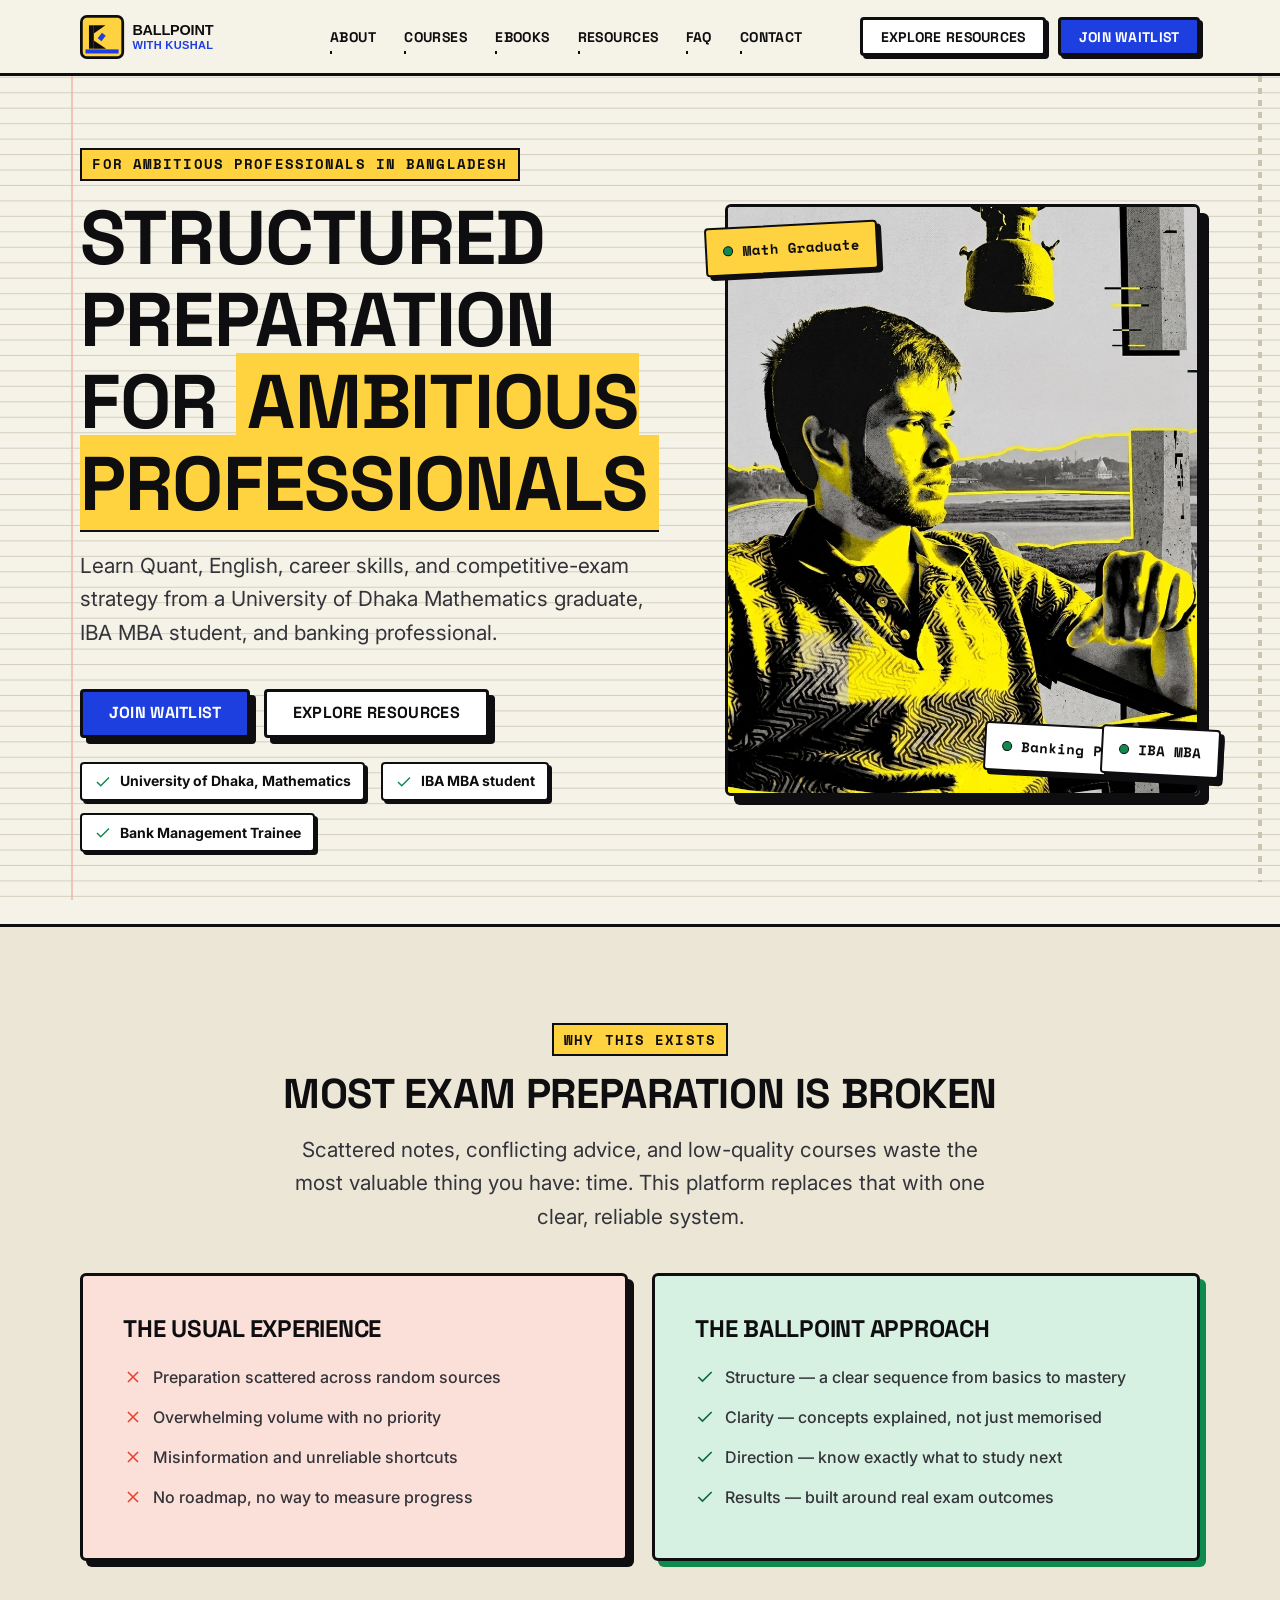
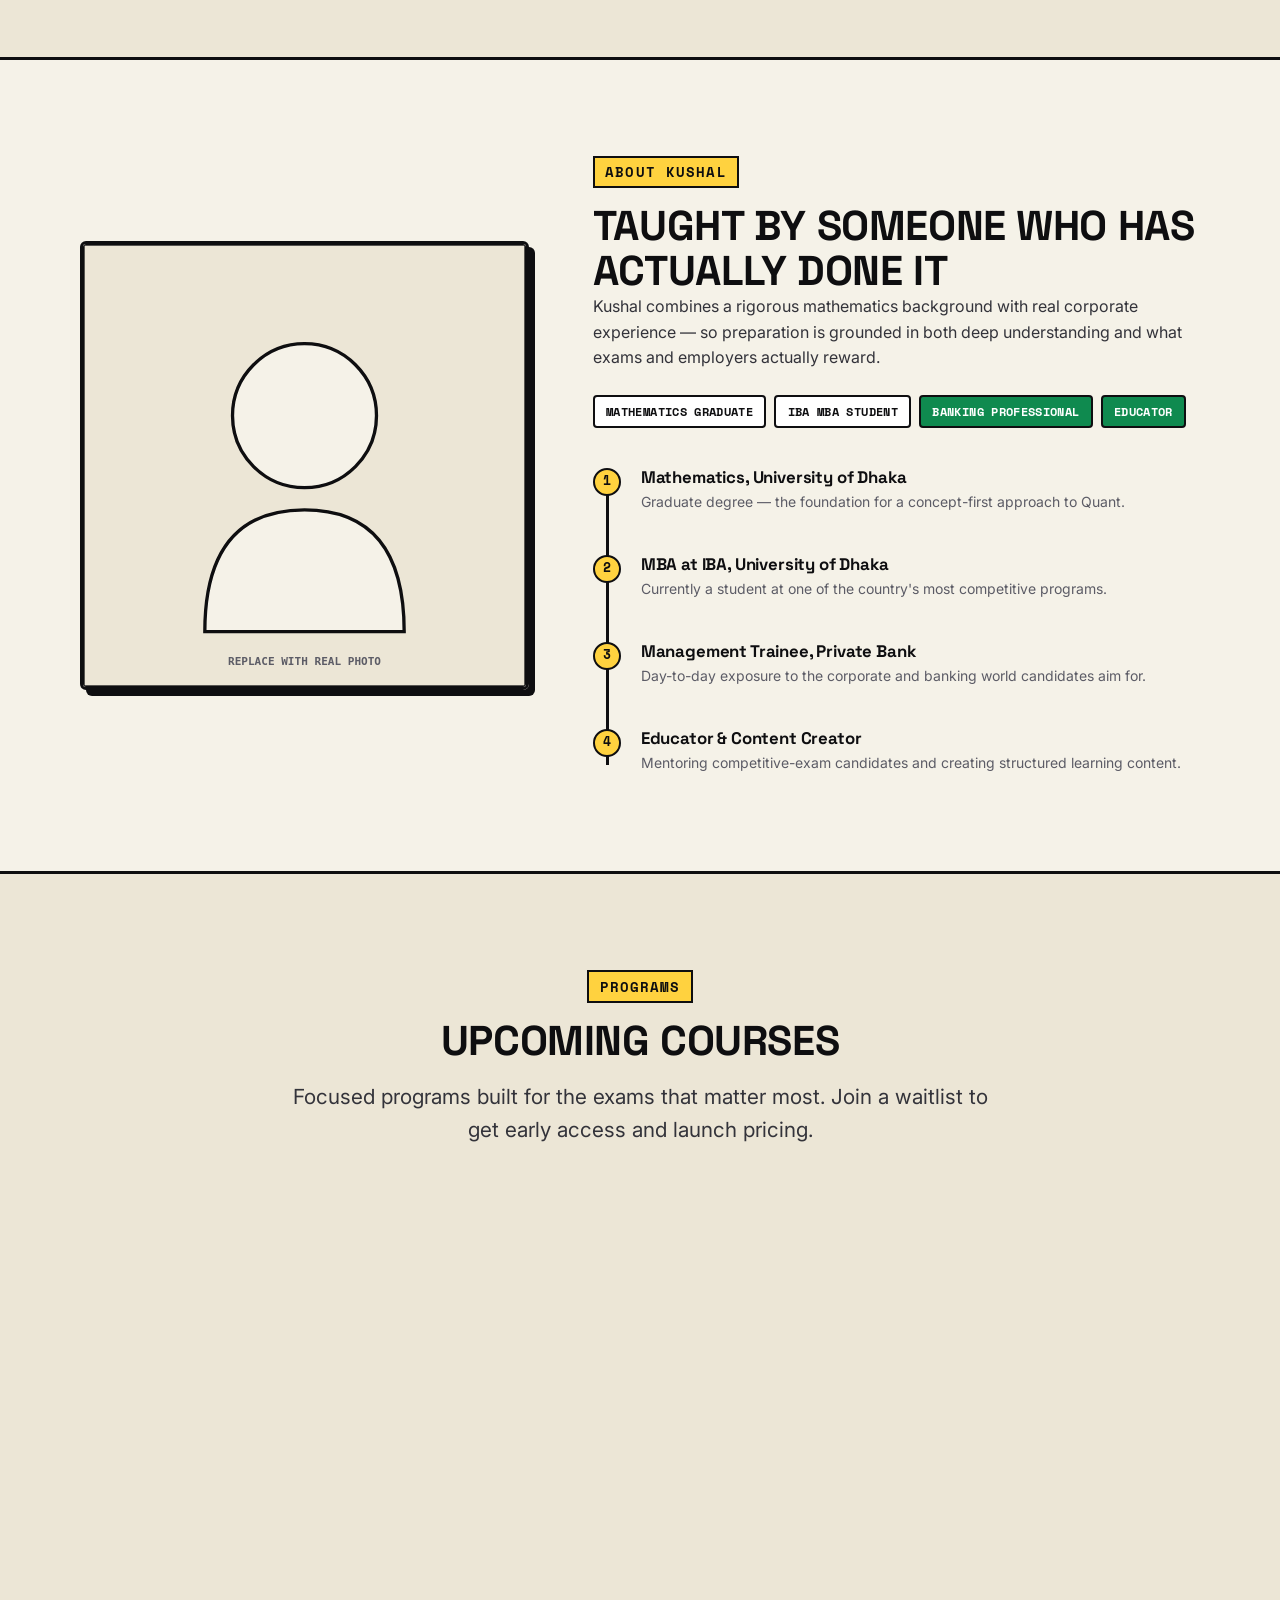
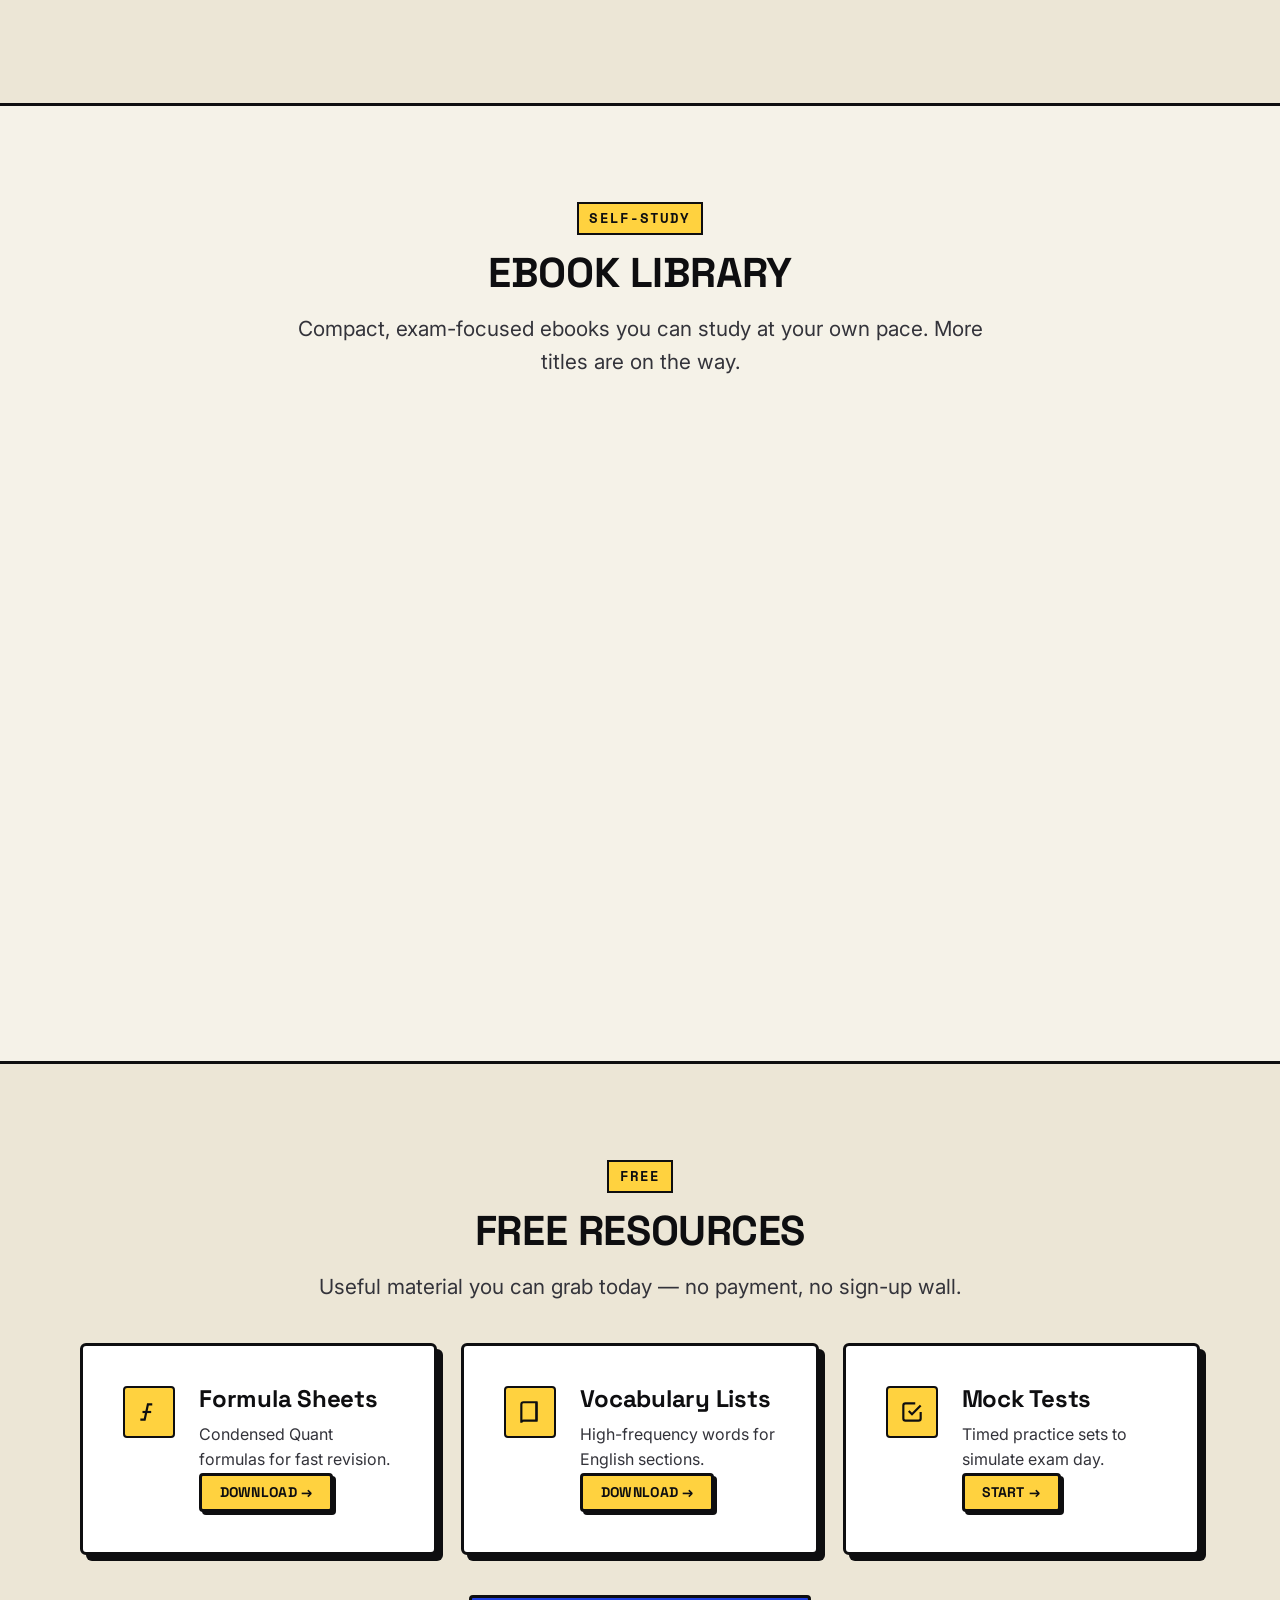
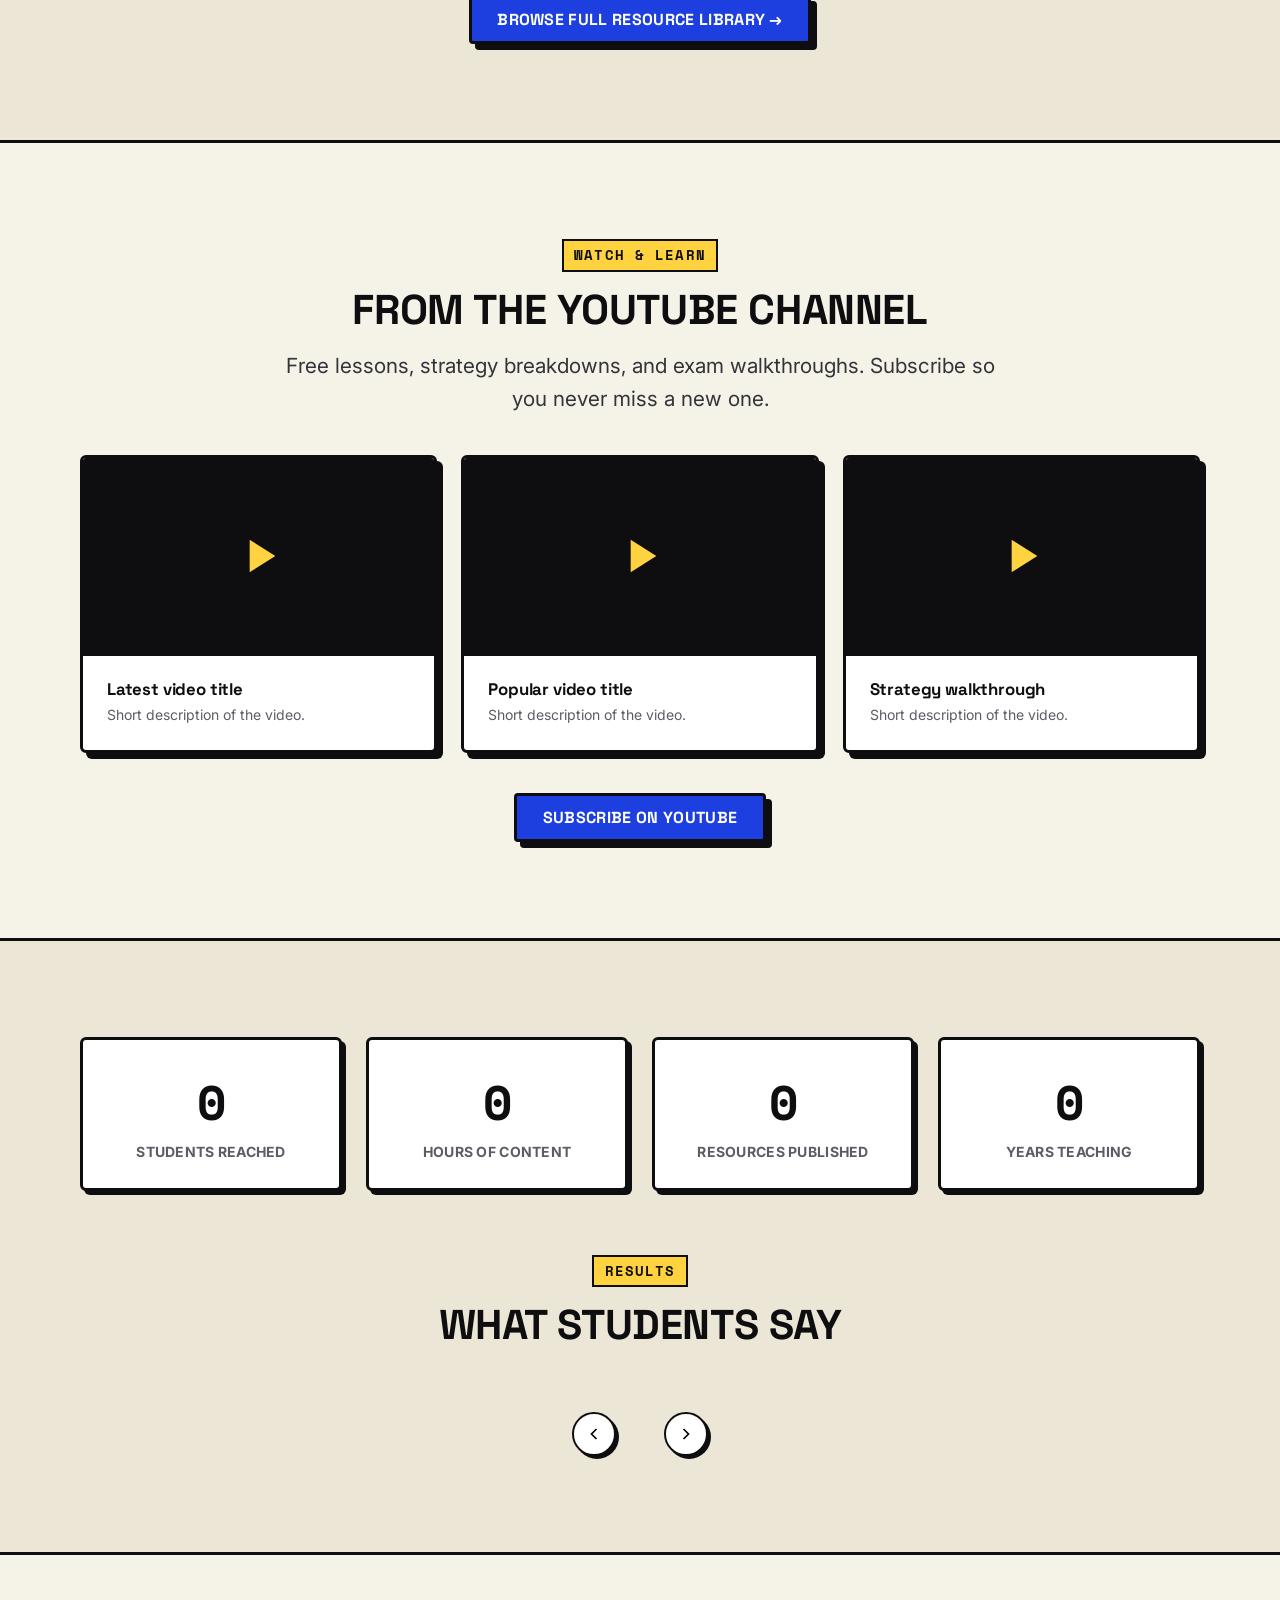
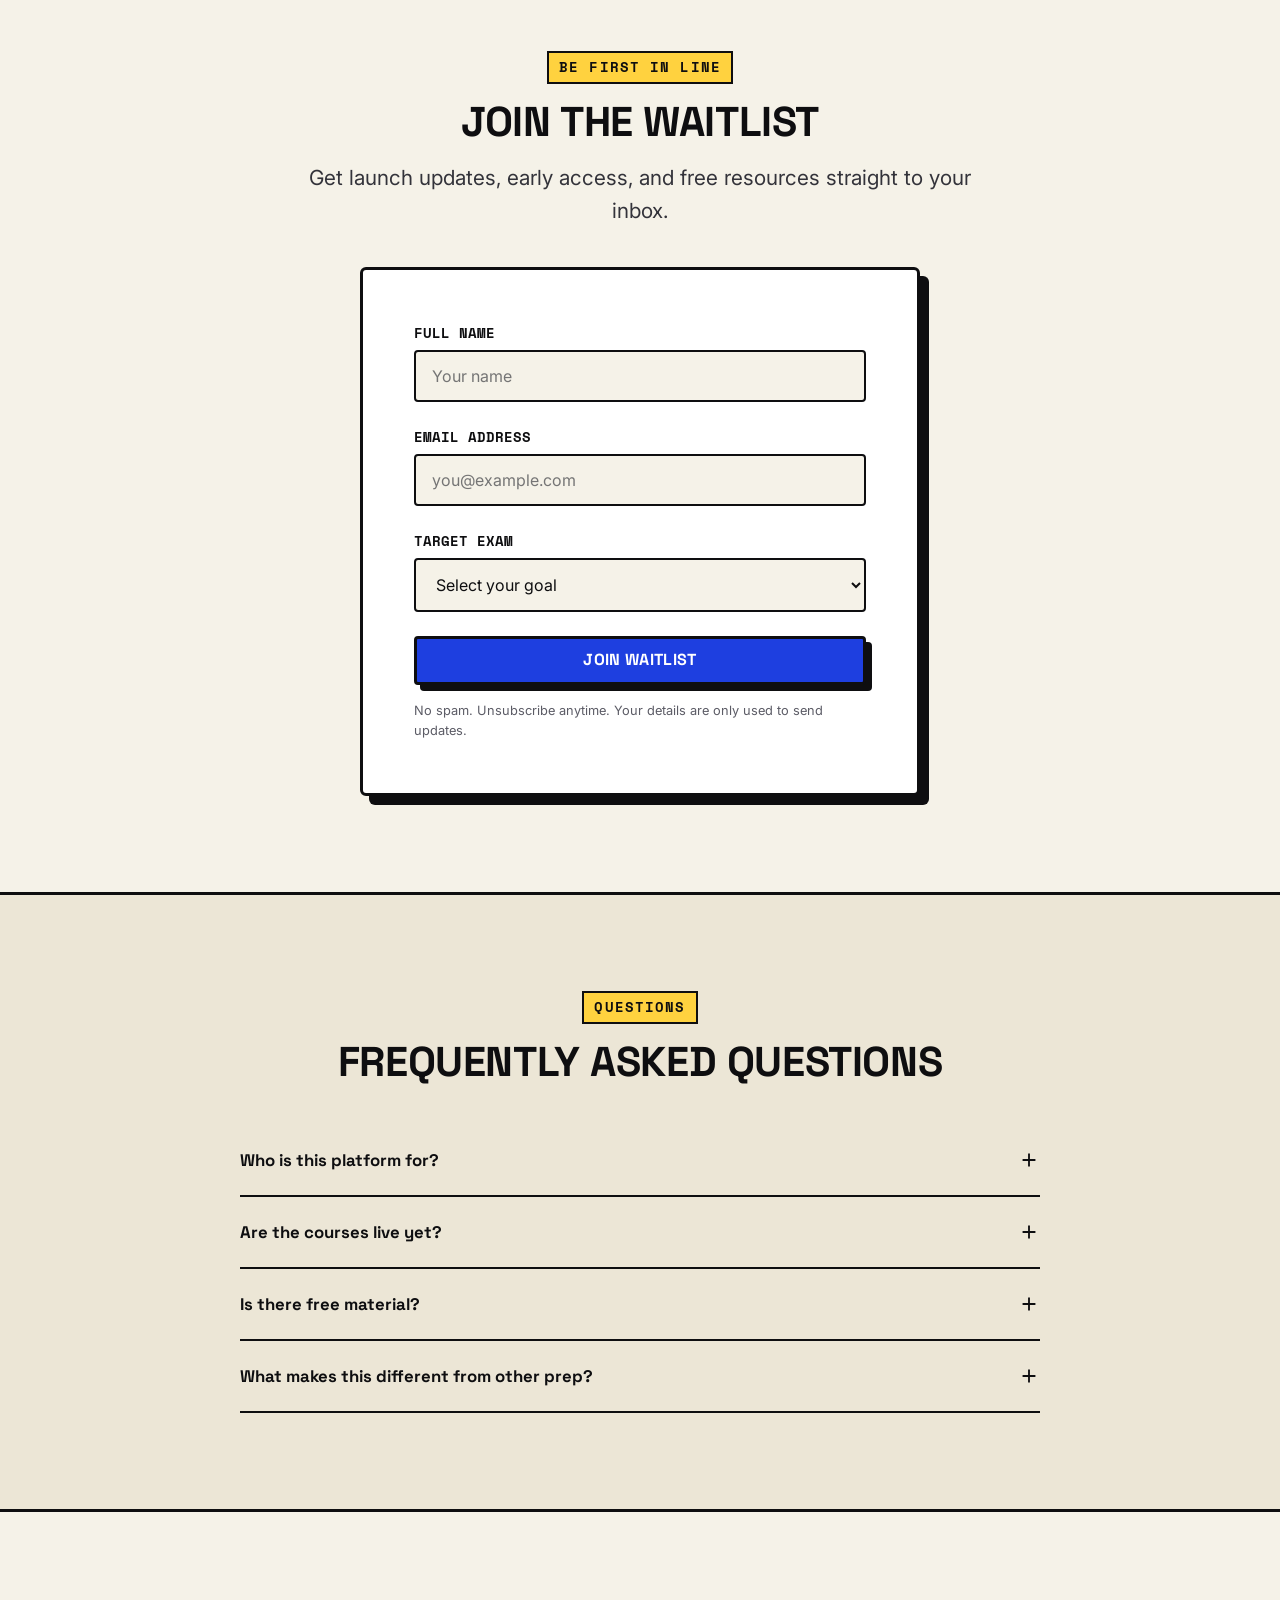
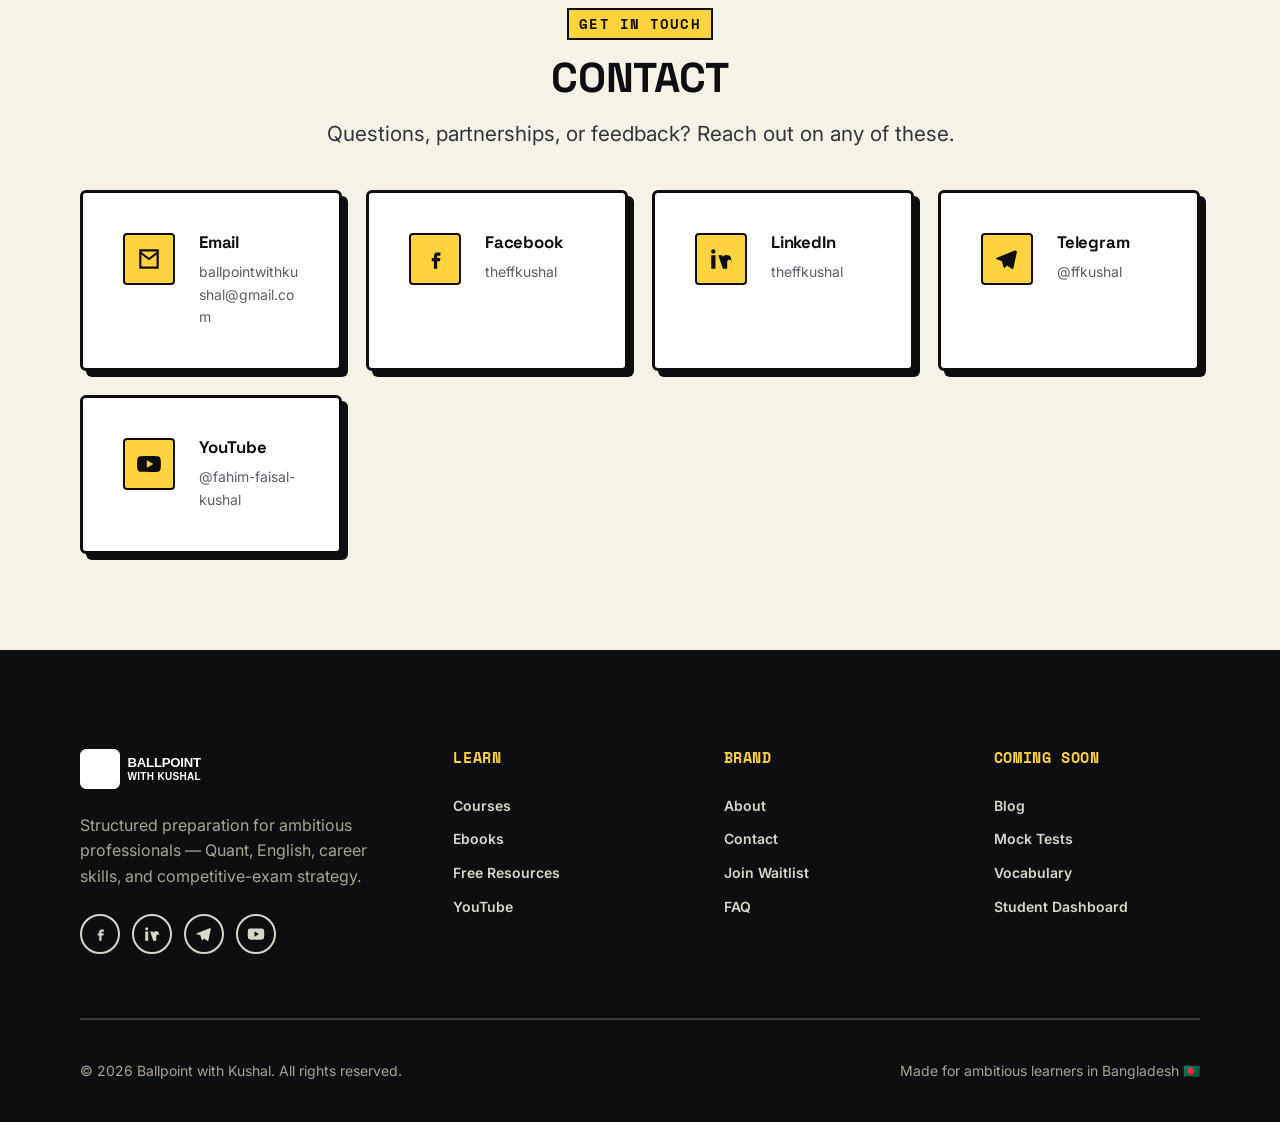
==== index.html @ 866320ab "Update index.html" ====
<!DOCTYPE html>
<html lang="en">
<head>
  <!-- ========================================================================
       BALLPOINT WITH KUSHAL — index.html (Homepage, NEOBRUTALIST EDITION)
       Structure: Navbar > Hero > Why > About > Courses > Ebooks > Resources >
                  YouTube > Testimonials > Waitlist > FAQ > Contact > Footer
       Each <section> is independently removable. To delete a section, remove
       its <section>...</section> block AND its link in the navbar/footer.
       Dynamic sections (courses, ebooks, testimonials) are filled from /data
       JSON files by js/main.js — edit content there, not here.
       ===================================================================== -->
  <meta charset="UTF-8" />
  <meta name="viewport" content="width=device-width, initial-scale=1.0" />

  <title>Ballpoint with Kushal — Structured Preparation for Ambitious Professionals</title>
  <meta name="description" content="Learn Quant, English, career skills, and competitive-exam strategy from a University of Dhaka Mathematics graduate, IBA MBA student, and banking professional. Structured preparation for IBA MBA, bank jobs, and government exams in Bangladesh." />
  <meta name="keywords" content="IBA MBA preparation, bank job preparation Bangladesh, quantitative aptitude, English grammar, competitive exam, government job preparation, Ballpoint with Kushal" />
  <meta name="author" content="Kushal" />
  <link rel="canonical" href="https://example.com/" /><!-- TODO: set your real domain -->

  <meta property="og:type" content="website" />
  <meta property="og:title" content="Ballpoint with Kushal — Structured Preparation for Ambitious Professionals" />
  <meta property="og:description" content="Quant, English, career skills, and competitive-exam strategy — taught with structure, clarity, and direction." />
  <meta property="og:image" content="assets/images/og-image.svg" /><!-- TODO: export to .jpg/.png for best compatibility -->
  <meta property="og:url" content="https://example.com/" />
  <meta property="og:site_name" content="Ballpoint with Kushal" />

  <meta name="twitter:card" content="summary_large_image" />
  <meta name="twitter:title" content="Ballpoint with Kushal" />
  <meta name="twitter:description" content="Structured preparation for ambitious professionals." />
  <meta name="twitter:image" content="assets/images/og-image.svg" />

  <link rel="icon" type="image/svg+xml" href="assets/logos/favicon.svg" />
  <meta name="theme-color" content="#0E0E10" />

  <!-- Fonts: Space Grotesk (display), Inter (body), Space Mono (utility/meta) -->
  <link rel="preconnect" href="https://fonts.googleapis.com" />
  <link rel="preconnect" href="https://fonts.gstatic.com" crossorigin />
  <link href="https://fonts.googleapis.com/css2?family=Inter:wght@400;500;600;700&family=Space+Grotesk:wght@500;600;700&family=Space+Mono:wght@400;700&display=swap" rel="stylesheet" />

  <link rel="stylesheet" href="css/styles.css" />
  <link rel="stylesheet" href="css/components.css" />
  <link rel="stylesheet" href="css/utilities.css" />
  <link rel="stylesheet" href="css/responsive.css" />

  <script type="application/ld+json">
  {
    "@context": "https://schema.org",
    "@type": "EducationalOrganization",
    "name": "Ballpoint with Kushal",
    "description": "Structured preparation for ambitious professionals — IBA MBA, bank jobs, quantitative aptitude, English, and career skills.",
    "url": "https://example.com/",
    "logo": "https://example.com/assets/logos/logo-icon.svg",
    "founder": {
      "@type": "Person",
      "name": "Kushal",
      "jobTitle": "Educator & Management Trainee",
      "alumniOf": "University of Dhaka"
    },
    "areaServed": "BD",
    "sameAs": [
      "https://www.youtube.com/@fahim-faisal-kushal",
      "https://www.facebook.com/theffkushal/",
      "https://www.linkedin.com/in/theffkushal/",
      "https://t.me/ffkushal"
    ]
  }
  </script>
</head>

<body>
  <a class="skip-link" href="#main">Skip to content</a>

  <!-- Ruled notebook-paper background — purely decorative, behind everything -->
  <div class="bg-grid" aria-hidden="true" id="bgGrid"></div>

  <!-- ====================================================================
       NAVBAR  (sticky)
       ==================================================================== -->
  <header class="navbar" id="top">
    <nav class="container navbar__inner" aria-label="Primary">
      <a class="navbar__logo" href="index.html" aria-label="Ballpoint with Kushal — home">
        <img src="assets/logos/logo-full.svg" alt="Ballpoint with Kushal" />
      </a>

      <ul class="navbar__links">
        <li><a href="#about">About</a></li>
        <li><a href="#courses">Courses</a></li>
        <li><a href="#ebooks">Ebooks</a></li>
        <li><a href="#resources">Resources</a></li>
        <li><a href="#faq">FAQ</a></li>
        <li><a href="#contact">Contact</a></li>
      </ul>

      <div class="navbar__actions">
        <a class="btn btn--secondary btn--sm" href="#resources">Explore Resources</a>
        <a class="btn btn--primary btn--sm" href="#waitlist">Join Waitlist</a>
      </div>

      <button class="hamburger" aria-label="Open menu" aria-controls="mobileDrawer" aria-expanded="false">
        <span></span><span></span><span></span>
      </button>
    </nav>
  </header>

  <div class="mobile-drawer" id="mobileDrawer">
    <a href="#about">About</a>
    <a href="#courses">Courses</a>
    <a href="#ebooks">Ebooks</a>
    <a href="#resources">Resources</a>
    <a href="#faq">FAQ</a>
    <a href="#contact">Contact</a>
    <a class="btn btn--primary btn--full mt-sm" href="#waitlist">Join Waitlist</a>
  </div>

  <!-- Ballpoint-nib scroll progress indicator (signature element) -->
  <div class="scroll-rule" aria-hidden="true"></div>
  <div class="scroll-ball" id="scrollBall" aria-hidden="true">
    <svg class="nib-body" viewBox="0 0 28 28" xmlns="http://www.w3.org/2000/svg">
      <rect x="9" y="2" width="10" height="18" rx="2" fill="#1E3FE0" stroke="#0E0E10" stroke-width="2"/>
      <polygon points="9,20 19,20 14,27" fill="#0E0E10"/>
    </svg>
  </div>

  <main id="main">

    <!-- ==================================================================
         SECTION 1 — HERO
         ================================================================== -->
    <section class="hero bg-decor" aria-labelledby="hero-title">
      <div class="container hero__grid">
        <div class="hero__copy">
          <span class="eyebrow hero__eyebrow" data-reveal>For ambitious professionals in Bangladesh</span>
          <h1 id="hero-title" data-reveal data-reveal-delay="1">
            Structured Preparation for <span class="text-gradient">Ambitious Professionals</span>
          </h1>
          <p class="hero__sub" data-reveal data-reveal-delay="2">
            Learn Quant, English, career skills, and competitive-exam strategy from a
            University of Dhaka Mathematics graduate, IBA MBA student, and banking professional.
          </p>
          <div class="hero__cta" data-reveal data-reveal-delay="3">
            <a class="btn btn--primary" href="#waitlist">Join Waitlist</a>
            <a class="btn btn--secondary" href="#resources">Explore Resources</a>
          </div>

          <div class="trust" data-reveal data-reveal-delay="3">
            <span class="trust__item"><svg viewBox="0 0 24 24" fill="none" stroke="currentColor" stroke-width="2"><path d="M20 6 9 17l-5-5"/></svg> University of Dhaka, Mathematics</span>
            <span class="trust__item"><svg viewBox="0 0 24 24" fill="none" stroke="currentColor" stroke-width="2"><path d="M20 6 9 17l-5-5"/></svg> IBA MBA student</span>
            <span class="trust__item"><svg viewBox="0 0 24 24" fill="none" stroke="currentColor" stroke-width="2"><path d="M20 6 9 17l-5-5"/></svg> Bank Management Trainee</span>
          </div>
        </div>

        <!-- Hero portrait: stylized brand art (see About section for a plainer photo) -->
        <div class="hero__photo" data-reveal data-reveal-delay="2">
          <img src="assets/images/hero-portrait.jpg" alt="Kushal, educator and banking professional" width="900" height="1124" />
          <div class="hero__chip hero__chip--tl"><span class="dot"></span> Math Graduate</div>
          <div class="hero__chip hero__chip--br"><span class="dot"></span> Banking Professional</div>
         <div class="hero__chip hero__chip--br"><span class="dot"></span> IBA MBA </div>
        </div>
      </div>
    </section>

    <!-- ==================================================================
         SECTION 2 — WHY THIS EXISTS
         ================================================================== -->
    <section class="section section--alt" id="why" aria-labelledby="why-title">
      <div class="container">
        <div class="section-head section-head--center" data-reveal>
          <span class="eyebrow">Why this exists</span>
          <h2 id="why-title">Most exam preparation is broken</h2>
          <p>Scattered notes, conflicting advice, and low-quality courses waste the most valuable thing you have: time. This platform replaces that with one clear, reliable system.</p>
        </div>

        <div class="compare">
          <div class="compare__col compare__col--problem" data-reveal>
            <h3>The usual experience</h3>
            <ul class="compare__list">
              <li><svg viewBox="0 0 24 24" fill="none" stroke="currentColor" stroke-width="2"><path d="M18 6 6 18M6 6l12 12"/></svg> Preparation scattered across random sources</li>
              <li><svg viewBox="0 0 24 24" fill="none" stroke="currentColor" stroke-width="2"><path d="M18 6 6 18M6 6l12 12"/></svg> Overwhelming volume with no priority</li>
              <li><svg viewBox="0 0 24 24" fill="none" stroke="currentColor" stroke-width="2"><path d="M18 6 6 18M6 6l12 12"/></svg> Misinformation and unreliable shortcuts</li>
              <li><svg viewBox="0 0 24 24" fill="none" stroke="currentColor" stroke-width="2"><path d="M18 6 6 18M6 6l12 12"/></svg> No roadmap, no way to measure progress</li>
            </ul>
          </div>
          <div class="compare__col compare__col--solution" data-reveal data-reveal-delay="1">
            <h3>The Ballpoint approach</h3>
            <ul class="compare__list">
              <li><svg viewBox="0 0 24 24" fill="none" stroke="currentColor" stroke-width="2"><path d="M20 6 9 17l-5-5"/></svg> Structure — a clear sequence from basics to mastery</li>
              <li><svg viewBox="0 0 24 24" fill="none" stroke="currentColor" stroke-width="2"><path d="M20 6 9 17l-5-5"/></svg> Clarity — concepts explained, not just memorised</li>
              <li><svg viewBox="0 0 24 24" fill="none" stroke="currentColor" stroke-width="2"><path d="M20 6 9 17l-5-5"/></svg> Direction — know exactly what to study next</li>
              <li><svg viewBox="0 0 24 24" fill="none" stroke="currentColor" stroke-width="2"><path d="M20 6 9 17l-5-5"/></svg> Results — built around real exam outcomes</li>
            </ul>
          </div>
        </div>
      </div>
    </section>

    <!-- ==================================================================
         SECTION 3 — ABOUT KUSHAL  (profile + timeline)
         Photo here is intentionally plainer than the hero art — About is
         about credibility, not brand style. Swap placeholder-portrait.svg
         for a real photo whenever you're ready.
         ================================================================== -->
    <section class="section" id="about" aria-labelledby="about-title">
      <div class="container about__grid">
        <div class="about__photo" data-reveal>
          <img src="assets/images/placeholder-portrait.svg" alt="Portrait of Kushal" width="800" height="800" />
        </div>
        <div>
          <span class="eyebrow" data-reveal>About Kushal</span>
          <h2 id="about-title" data-reveal>Taught by someone who has actually done it</h2>
          <p data-reveal data-reveal-delay="1">Kushal combines a rigorous mathematics background with real corporate experience — so preparation is grounded in both deep understanding and what exams and employers actually reward.</p>

          <div class="about__roles" data-reveal data-reveal-delay="1">
            <span class="badge badge--soft">Mathematics Graduate</span>
            <span class="badge badge--soft">IBA MBA Student</span>
            <span class="badge badge--green">Banking Professional</span>
            <span class="badge badge--green">Educator</span>
          </div>

          <ol class="timeline">
            <li class="timeline__item" data-reveal>
              <h4>Mathematics, University of Dhaka</h4>
              <span>Graduate degree — the foundation for a concept-first approach to Quant.</span>
            </li>
            <li class="timeline__item" data-reveal>
              <h4>MBA at IBA, University of Dhaka</h4>
              <span>Currently a student at one of the country's most competitive programs.</span>
            </li>
            <li class="timeline__item" data-reveal>
              <h4>Management Trainee, Private Bank</h4>
              <span>Day-to-day exposure to the corporate and banking world candidates aim for.</span>
            </li>
            <li class="timeline__item" data-reveal>
              <h4>Educator & Content Creator</h4>
              <span>Mentoring competitive-exam candidates and creating structured learning content.</span>
            </li>
          </ol>
        </div>
      </div>
    </section>

    <!-- ==================================================================
         SECTION 4 — UPCOMING COURSES  (rendered from data/courses.json)
         ================================================================== -->
    <section class="section section--alt" id="courses" aria-labelledby="courses-title">
      <div class="container">
        <div class="section-head section-head--center" data-reveal>
          <span class="eyebrow">Programs</span>
          <h2 id="courses-title">Upcoming Courses</h2>
          <p>Focused programs built for the exams that matter most. Join a waitlist to get early access and launch pricing.</p>
        </div>
        <div class="grid grid--auto" data-courses aria-live="polite">
          <p class="text-muted text-center">Loading courses…</p>
        </div>
      </div>
    </section>

    <!-- ==================================================================
         SECTION 5 — EBOOK LIBRARY  (rendered from data/ebooks.json)
         ================================================================== -->
    <section class="section" id="ebooks" aria-labelledby="ebooks-title">
      <div class="container">
        <div class="section-head section-head--center" data-reveal>
          <span class="eyebrow">Self-study</span>
          <h2 id="ebooks-title">Ebook Library</h2>
          <p>Compact, exam-focused ebooks you can study at your own pace. More titles are on the way.</p>
        </div>
        <div class="grid grid--4" data-ebooks aria-live="polite">
          <p class="text-muted text-center">Loading ebooks…</p>
        </div>
      </div>
    </section>

    <!-- ==================================================================
         SECTION 6 — FREE RESOURCES (static cards on the homepage teaser;
         the full searchable Resource Library lives on resources.html)
         ================================================================== -->
    <section class="section section--alt" id="resources" aria-labelledby="resources-title">
      <div class="container">
        <div class="section-head section-head--center" data-reveal>
          <span class="eyebrow">Free</span>
          <h2 id="resources-title">Free Resources</h2>
          <p>Useful material you can grab today — no payment, no sign-up wall.</p>
        </div>
        <div class="grid grid--3">
          <article class="card resource-card" data-reveal>
            <div class="card__icon"><svg viewBox="0 0 24 24" fill="none" stroke="currentColor" stroke-width="2"><path d="M4 19h4l3-14h4"/><path d="M6 12h8"/></svg></div>
            <div><h3>Formula Sheets</h3><p>Condensed Quant formulas for fast revision.</p><a class="btn btn--ghost btn--sm" href="#">Download →</a></div>
          </article>
          <article class="card resource-card" data-reveal data-reveal-delay="1">
            <div class="card__icon"><svg viewBox="0 0 24 24" fill="none" stroke="currentColor" stroke-width="2"><path d="M4 5a2 2 0 0 1 2-2h12v17H6a2 2 0 0 0-2 2z"/><path d="M18 3v17"/></svg></div>
            <div><h3>Vocabulary Lists</h3><p>High-frequency words for English sections.</p><a class="btn btn--ghost btn--sm" href="#">Download →</a></div>
          </article>
          <article class="card resource-card" data-reveal data-reveal-delay="2">
            <div class="card__icon"><svg viewBox="0 0 24 24" fill="none" stroke="currentColor" stroke-width="2"><path d="M9 11l3 3 8-8"/><path d="M20 12v6a2 2 0 0 1-2 2H6a2 2 0 0 1-2-2V6a2 2 0 0 1 2-2h9"/></svg></div>
            <div><h3>Mock Tests</h3><p>Timed practice sets to simulate exam day.</p><a class="btn btn--ghost btn--sm" href="#">Start →</a></div>
          </article>
        </div>
        <div class="text-center mt-lg" data-reveal>
          <a class="btn btn--primary" href="resources.html">Browse Full Resource Library →</a>
        </div>
      </div>
    </section>

    <!-- ==================================================================
         SECTION 7 — YOUTUBE
         ================================================================== -->
    <section class="section" id="youtube" aria-labelledby="yt-title">
      <div class="container">
        <div class="section-head section-head--center" data-reveal>
          <span class="eyebrow">Watch & learn</span>
          <h2 id="yt-title">From the YouTube Channel</h2>
          <p>Free lessons, strategy breakdowns, and exam walkthroughs. Subscribe so you never miss a new one.</p>
        </div>
        <div class="grid grid--3">
          <article class="card video-card" data-reveal>
            <div class="video-card__embed">
              <div class="video-card__placeholder"><svg viewBox="0 0 24 24" fill="currentColor"><path d="M8 5v14l11-7z"/></svg></div>
            </div>
            <div class="video-card__body"><h4>Latest video title</h4><p class="text-muted" style="font-size:var(--fs-small)">Short description of the video.</p></div>
          </article>
          <article class="card video-card" data-reveal data-reveal-delay="1">
            <div class="video-card__embed"><div class="video-card__placeholder"><svg viewBox="0 0 24 24" fill="currentColor"><path d="M8 5v14l11-7z"/></svg></div></div>
            <div class="video-card__body"><h4>Popular video title</h4><p class="text-muted" style="font-size:var(--fs-small)">Short description of the video.</p></div>
          </article>
          <article class="card video-card" data-reveal data-reveal-delay="2">
            <div class="video-card__embed"><div class="video-card__placeholder"><svg viewBox="0 0 24 24" fill="currentColor"><path d="M8 5v14l11-7z"/></svg></div></div>
            <div class="video-card__body"><h4>Strategy walkthrough</h4><p class="text-muted" style="font-size:var(--fs-small)">Short description of the video.</p></div>
          </article>
        </div>
        <div class="text-center mt-lg" data-reveal>
          <a class="btn btn--primary" href="https://www.youtube.com/@fahim-faisal-kushal" target="_blank" rel="noopener">Subscribe on YouTube</a>
        </div>
      </div>
    </section>

    <!-- ==================================================================
         SECTION 8 — TESTIMONIALS + STATS  (rendered from testimonials.json)
         NOTE: the JSON currently holds PLACEHOLDERS. Replace with REAL quotes
         and REAL numbers before launch, or remove this section.
         ================================================================== -->
    <section class="section section--alt" id="testimonials" aria-labelledby="tst-title">
      <div class="container">
        <div class="stats" data-stats></div>

        <div class="section-head section-head--center" data-reveal>
          <span class="eyebrow">Results</span>
          <h2 id="tst-title">What students say</h2>
        </div>

        <div class="carousel" tabindex="0" aria-roledescription="carousel" aria-label="Student testimonials">
          <div class="carousel__track" data-testimonials></div>
          <div class="carousel__controls">
            <button class="carousel__btn" data-carousel="prev" aria-label="Previous testimonial"><svg width="20" height="20" viewBox="0 0 24 24" fill="none" stroke="currentColor" stroke-width="2"><path d="M15 18l-6-6 6-6"/></svg></button>
            <div class="carousel__dots"></div>
            <button class="carousel__btn" data-carousel="next" aria-label="Next testimonial"><svg width="20" height="20" viewBox="0 0 24 24" fill="none" stroke="currentColor" stroke-width="2"><path d="M9 18l6-6-6-6"/></svg></button>
          </div>
        </div>
      </div>
    </section>

    <!-- ==================================================================
         SECTION 9 — NEWSLETTER / WAITLIST
         ================================================================== -->
    <section class="section bg-decor" id="waitlist" aria-labelledby="wl-title">
      <div class="container">
        <div class="section-head section-head--center" data-reveal>
          <span class="eyebrow">Be first in line</span>
          <h2 id="wl-title">Join the Waitlist</h2>
          <p>Get launch updates, early access, and free resources straight to your inbox.</p>
        </div>

        <div class="form-card mx-auto" data-reveal>
          <form data-form action="#" method="post" novalidate>
            <div class="form-field">
              <label for="wl-name">Full name</label>
              <input id="wl-name" name="name" type="text" placeholder="Your name" required autocomplete="name" />
            </div>
            <div class="form-field">
              <label for="wl-email">Email address</label>
              <input id="wl-email" name="email" type="email" placeholder="you@example.com" required autocomplete="email" />
            </div>
            <div class="form-field">
              <label for="wl-exam">Target exam</label>
              <select id="wl-exam" name="target_exam" required>
                <option value="" disabled selected>Select your goal</option>
                <option>IBA MBA</option>
                <option>Bank Job</option>
                <option>Government / BCS</option>
                <option>English Improvement</option>
                <option>Quantitative Aptitude</option>
                <option>Other</option>
              </select>
            </div>
            <button class="btn btn--primary btn--full" type="submit">Join Waitlist</button>
            <p class="form-note">No spam. Unsubscribe anytime. Your details are only used to send updates.</p>
          </form>
          <div class="form-success mt-md">✓ You're on the list! Check your inbox soon.</div>
        </div>
      </div>
    </section>

    <!-- ==================================================================
         SECTION 10 — FAQ
         ================================================================== -->
    <section class="section section--alt" id="faq" aria-labelledby="faq-title">
      <div class="container">
        <div class="section-head section-head--center" data-reveal>
          <span class="eyebrow">Questions</span>
          <h2 id="faq-title">Frequently Asked Questions</h2>
        </div>

        <div class="faq" data-reveal>
          <div class="faq__item">
            <button class="faq__q" aria-expanded="false">
              <span>Who is this platform for?</span>
              <svg class="faq__icon" width="22" height="22" viewBox="0 0 24 24" fill="none" stroke="currentColor" stroke-width="2"><path d="M12 5v14M5 12h14"/></svg>
            </button>
            <div class="faq__a"><p>Ambitious professionals and students in Bangladesh (roughly 22–35) preparing for IBA MBA admission, bank jobs, government exams, or sharpening Quant, English, and career skills.</p></div>
          </div>
          <div class="faq__item">
            <button class="faq__q" aria-expanded="false">
              <span>Are the courses live yet?</span>
              <svg class="faq__icon" width="22" height="22" viewBox="0 0 24 24" fill="none" stroke="currentColor" stroke-width="2"><path d="M12 5v14M5 12h14"/></svg>
            </button>
            <div class="faq__a"><p>Courses are launching soon. Join the waitlist to get early access and launch pricing before they open to everyone.</p></div>
          </div>
          <div class="faq__item">
            <button class="faq__q" aria-expanded="false">
              <span>Is there free material?</span>
              <svg class="faq__icon" width="22" height="22" viewBox="0 0 24 24" fill="none" stroke="currentColor" stroke-width="2"><path d="M12 5v14M5 12h14"/></svg>
            </button>
            <div class="faq__a"><p>Yes. The Free Resources section has formula sheets, vocabulary lists, mock tests, and study guides — plus regular free lessons on YouTube.</p></div>
          </div>
          <div class="faq__item">
            <button class="faq__q" aria-expanded="false">
              <span>What makes this different from other prep?</span>
              <svg class="faq__icon" width="22" height="22" viewBox="0 0 24 24" fill="none" stroke="currentColor" stroke-width="2"><path d="M12 5v14M5 12h14"/></svg>
            </button>
            <div class="faq__a"><p>Structure and reliability. Instead of scattered, conflicting material, you get one clear path designed by a Math graduate and working banking professional who has sat these exams.</p></div>
          </div>
        </div>
      </div>
    </section>

    <!-- ==================================================================
         SECTION 11 — CONTACT
         ================================================================== -->
    <section class="section" id="contact" aria-labelledby="contact-title">
      <div class="container">
        <div class="section-head section-head--center" data-reveal>
          <span class="eyebrow">Get in touch</span>
          <h2 id="contact-title">Contact</h2>
          <p>Questions, partnerships, or feedback? Reach out on any of these.</p>
        </div>
        <div class="grid grid--auto" data-reveal>
          <a class="card resource-card" href="mailto:ballpointwithkushal@gmail.com">
            <div class="card__icon"><svg viewBox="0 0 24 24" fill="none" stroke="currentColor" stroke-width="2"><path d="M4 4h16v16H4z"/><path d="m4 6 8 6 8-6"/></svg></div>
            <div><h3 style="font-size:1.05rem">Email</h3><p class="text-muted" style="font-size:var(--fs-small)">ballpointwithkushal@gmail.com</p></div>
          </a>
          <a class="card resource-card" href="https://www.facebook.com/theffkushal/" target="_blank" rel="noopener">
            <div class="card__icon"><svg viewBox="0 0 24 24" fill="currentColor"><path d="M14 9h3V6h-3c-1.7 0-3 1.3-3 3v2H9v3h2v7h3v-7h2.5l.5-3H14V9z"/></svg></div>
            <div><h3 style="font-size:1.05rem">Facebook</h3><p class="text-muted" style="font-size:var(--fs-small)">theffkushal</p></div>
          </a>
          <a class="card resource-card" href="https://www.linkedin.com/in/theffkushal/" target="_blank" rel="noopener">
            <div class="card__icon"><svg viewBox="0 0 24 24" fill="currentColor"><path d="M6.94 5a2 2 0 1 1-4 0 2 2 0 0 1 4 0zM3 8.5h3.9V21H3zM9.5 8.5h3.7v1.7h.05c.5-.95 1.8-1.95 3.7-1.95 4 0 4.7 2.6 4.7 6V21H21.6v-5.4c0-1.3 0-3-1.8-3s-2.1 1.4-2.1 2.9V21H13.8z"/></svg></div>
            <div><h3 style="font-size:1.05rem">LinkedIn</h3><p class="text-muted" style="font-size:var(--fs-small)">theffkushal</p></div>
          </a>
          <a class="card resource-card" href="https://t.me/ffkushal" target="_blank" rel="noopener">
            <div class="card__icon"><svg viewBox="0 0 24 24" fill="currentColor"><path d="M21.05 3.5 2.6 10.86c-1.2.49-1.19 1.16-.22 1.46l4.7 1.47 1.8 5.62c.22.6.36.84.74.84.3 0 .43-.13.6-.3l1.93-1.9 4.13 3.05c.86.5 1.47.24 1.68-.78l3.04-14.42c.3-1.27-.47-1.84-1.95-1.4z"/></svg></div>
            <div><h3 style="font-size:1.05rem">Telegram</h3><p class="text-muted" style="font-size:var(--fs-small)">@ffkushal</p></div>
          </a>
          <a class="card resource-card" href="https://www.youtube.com/@fahim-faisal-kushal" target="_blank" rel="noopener">
            <div class="card__icon"><svg viewBox="0 0 24 24" fill="currentColor"><path d="M23 12s0-3.5-.45-5.18a2.78 2.78 0 0 0-1.95-2C18.88 4.5 12 4.5 12 4.5s-6.88 0-8.6.32a2.78 2.78 0 0 0-1.95 2C1 8.5 1 12 1 12s0 3.5.45 5.18a2.78 2.78 0 0 0 1.95 2c1.72.32 8.6.32 8.6.32s6.88 0 8.6-.32a2.78 2.78 0 0 0 1.95-2C23 15.5 23 12 23 12zM10 15.5v-7l6 3.5z"/></svg></div>
            <div><h3 style="font-size:1.05rem">YouTube</h3><p class="text-muted" style="font-size:var(--fs-small)">@fahim-faisal-kushal</p></div>
          </a>
        </div>
      </div>
    </section>

  </main>

  <!-- ====================================================================
       SECTION 12 — FOOTER
       ==================================================================== -->
  <footer class="footer" aria-label="Footer">
    <div class="container">
      <div class="footer__grid">
        <div class="footer__brand">
          <img src="assets/logos/logo-full.svg" alt="Ballpoint with Kushal" />
          <p>Structured preparation for ambitious professionals — Quant, English, career skills, and competitive-exam strategy.</p>
          <div class="footer__socials">
            <a href="https://www.facebook.com/theffkushal/" target="_blank" rel="noopener" aria-label="Facebook"><svg viewBox="0 0 24 24" fill="currentColor"><path d="M14 9h3V6h-3c-1.7 0-3 1.3-3 3v2H9v3h2v7h3v-7h2.5l.5-3H14V9z"/></svg></a>
            <a href="https://www.linkedin.com/in/theffkushal/" target="_blank" rel="noopener" aria-label="LinkedIn"><svg viewBox="0 0 24 24" fill="currentColor"><path d="M6.94 5a2 2 0 1 1-4 0 2 2 0 0 1 4 0zM3 8.5h3.9V21H3zM9.5 8.5h3.7v1.7h.05c.5-.95 1.8-1.95 3.7-1.95 4 0 4.7 2.6 4.7 6V21H21.6v-5.4c0-1.3 0-3-1.8-3s-2.1 1.4-2.1 2.9V21H13.8z"/></svg></a>
            <a href="https://t.me/ffkushal" target="_blank" rel="noopener" aria-label="Telegram"><svg viewBox="0 0 24 24" fill="currentColor"><path d="M21.05 3.5 2.6 10.86c-1.2.49-1.19 1.16-.22 1.46l4.7 1.47 1.8 5.62c.22.6.36.84.74.84.3 0 .43-.13.6-.3l1.93-1.9 4.13 3.05c.86.5 1.47.24 1.68-.78l3.04-14.42c.3-1.27-.47-1.84-1.95-1.4z"/></svg></a>
            <a href="https://www.youtube.com/@fahim-faisal-kushal" target="_blank" rel="noopener" aria-label="YouTube"><svg viewBox="0 0 24 24" fill="currentColor"><path d="M23 12s0-3.5-.45-5.18a2.78 2.78 0 0 0-1.95-2C18.88 4.5 12 4.5 12 4.5s-6.88 0-8.6.32a2.78 2.78 0 0 0-1.95 2C1 8.5 1 12 1 12s0 3.5.45 5.18a2.78 2.78 0 0 0 1.95 2c1.72.32 8.6.32 8.6.32s6.88 0 8.6-.32a2.78 2.78 0 0 0 1.95-2C23 15.5 23 12 23 12zM10 15.5v-7l6 3.5z"/></svg></a>
          </div>
        </div>

        <div class="footer__col">
          <h4>Learn</h4>
          <a href="courses.html">Courses</a>
          <a href="ebooks.html">Ebooks</a>
          <a href="resources.html">Free Resources</a>
          <a href="index.html#youtube">YouTube</a>
        </div>
        <div class="footer__col">
          <h4>Brand</h4>
          <a href="about.html">About</a>
          <a href="contact.html">Contact</a>
          <a href="index.html#waitlist">Join Waitlist</a>
          <a href="index.html#faq">FAQ</a>
        </div>
        <div class="footer__col">
          <h4>Coming soon</h4>
          <a href="#" aria-disabled="true">Blog</a>
          <a href="#" aria-disabled="true">Mock Tests</a>
          <a href="#" aria-disabled="true">Vocabulary</a>
          <a href="#" aria-disabled="true">Student Dashboard</a>
        </div>
      </div>

      <div class="footer__bottom">
        <span>© <span data-year>2026</span> Ballpoint with Kushal. All rights reserved.</span>
        <span>Made for ambitious learners in Bangladesh 🇧🇩</span>
      </div>
    </div>
  </footer>

  <!-- ====================================================================
       SCRIPTS (order: navigation > animations > forms > main)
       ==================================================================== -->
  <script src="js/navigation.js" defer></script>
  <script src="js/animations.js" defer></script>
  <script src="js/forms.js" defer></script>
  <script src="js/main.js" defer></script>
</body>
</html>
---- css/styles.css ----
/* ============================================================================
   BALLPOINT WITH KUSHAL — styles.css  (NEOBRUTALIST EDITION)
   Base layer: design tokens, reset, typography, layout primitives.

   DESIGN DIRECTION
   The brand is a ballpoint pen marking an exam paper: thick ink borders,
   hard offset shadows (no blur), warm paper background, and one loud
   accent colour pulled straight from the hero portrait's halftone yellow.
   Nothing here is rounded-soft or gradient-blurred on purpose — that was
   the old direction. This is closer to a stamped answer sheet than a SaaS
   landing page.

   HOW THIS FILE IS ORGANISED
   1. Design tokens (CSS variables)  <-- EDIT COLOURS, FONTS & SPACING HERE ONLY
   2. Reset & base elements
   3. Typography
   4. Layout primitives (container, section, grid)
   5. Section-specific base styles
   ============================================================================ */

/* ----------------------------------------------------------------------------
   1. DESIGN TOKENS  —  the ONLY place you should change colours / fonts / spacing
   ---------------------------------------------------------------------------- */
:root {
  /* Brand colours — pulled from the hero portrait's duotone treatment */
  --ink: #0E0E10;              /* near-black: text, borders, default ink */
  --paper: #F5F2E8;            /* warm off-white: page background, "paper" */
  --paper-alt: #ECE6D6;        /* slightly deeper paper tone for alt sections */
  --ballpoint: #1E3FE0;        /* saturated true blue: primary accent */
  --ballpoint-dark: #142BA0;
  --exam-yellow: #FFD23F;      /* halftone yellow from the hero art: highlight accent */
  --correct-green: #0F8A4F;    /* exam-pass green: secondary accent */
  --alert-red: #E8432F;        /* used sparingly: "problem" column, urgent CTAs */
  --white: #FFFFFF;

  /* Legacy variable names kept as aliases so nothing silently breaks if a
     class still references the old soft-theme tokens. */
  --color-primary: var(--ballpoint);
  --color-primary-dark: var(--ballpoint-dark);
  --color-primary-light: #DCE3FB;
  --color-secondary: var(--correct-green);
  --color-secondary-dark: #0B6B3D;
  --color-secondary-light: #D6F0E1;
  --color-text: var(--ink);
  --color-text-soft: #33333A;
  --color-text-muted: #5C5C66;
  --color-bg: var(--paper);
  --color-surface: var(--white);
  --color-border: var(--ink);
  --color-border-soft: #C9C3B0;

  /* Old gradient tokens are retired — neobrutalism uses flat colour, not
     gradients or blur. Kept defined (flat, not blurred) only so any
     leftover .text-gradient usage doesn't break visually. */
  --gradient-brand: var(--ballpoint);
  --gradient-brand-soft: var(--exam-yellow);

  /* Typography
     Display: Space Grotesk — blocky, geometric, exam-paper energy
     Body:    Inter — stays neutral and readable
     Mono:    Space Mono — question numbers, stats, meta tags */
  --font-display: 'Space Grotesk', 'Arial Black', sans-serif;
  --font-body: 'Inter', system-ui, sans-serif;
  --font-mono: 'Space Mono', 'Courier New', monospace;

  /* Fluid type scale (clamp = scales smoothly between mobile & desktop) */
  --fs-hero: clamp(2.5rem, 6vw + 1rem, 4.75rem);
  --fs-h1: clamp(2.1rem, 3.8vw + 1rem, 3.2rem);
  --fs-h2: clamp(1.7rem, 2.6vw + 0.8rem, 2.6rem);
  --fs-h3: clamp(1.25rem, 1.2vw + 0.8rem, 1.5rem);
  --fs-lead: clamp(1.05rem, 0.6vw + 0.9rem, 1.3rem);
  --fs-body: 1rem;
  --fs-small: 0.875rem;

  /* Spacing scale */
  --space-xs: 0.5rem;
  --space-sm: 1rem;
  --space-md: 1.5rem;
  --space-lg: 2.5rem;
  --space-xl: 4rem;
  --space-2xl: 6rem;

  /* Radius & shadow — neobrutalist: sharp corners, hard offset shadows,
     NO blur, NO soft glow. Shadow is a solid block of ink offset from
     the element, like a card stamped slightly off-register. */
  --radius-sm: 4px;
  --radius-md: 6px;
  --radius-lg: 8px;
  --radius-pill: 999px;       /* kept for status pills/chips only */
  --border-w: 3px;
  --shadow-offset: 6px;
  --shadow-sm: 4px 4px 0 var(--ink);
  --shadow-md: var(--shadow-offset) var(--shadow-offset) 0 var(--ink);
  --shadow-lg: 9px 9px 0 var(--ink);
  --shadow-glow: var(--shadow-offset) var(--shadow-offset) 0 var(--ballpoint);

  /* Layout */
  --container-max: 1200px;
  --navbar-height: 76px;

  /* Motion */
  --ease: cubic-bezier(0.4, 0, 0.2, 1);
  --transition: 0.15s var(--ease);
}

/* ----------------------------------------------------------------------------
   2. RESET & BASE
   ---------------------------------------------------------------------------- */
*, *::before, *::after { box-sizing: border-box; margin: 0; padding: 0; }

html {
  scroll-behavior: smooth;
  scroll-padding-top: var(--navbar-height);
  -webkit-text-size-adjust: 100%;
}

@media (prefers-reduced-motion: reduce) {
  html { scroll-behavior: auto; }
  *, *::before, *::after {
    animation-duration: 0.001ms !important;
    transition-duration: 0.001ms !important;
    animation-iteration-count: 1 !important;
  }
}

body {
  font-family: var(--font-body);
  font-size: var(--fs-body);
  line-height: 1.6;
  color: var(--color-text);
  background: var(--paper);
  -webkit-font-smoothing: antialiased;
  text-rendering: optimizeLegibility;
  overflow-x: hidden;
  position: relative;
}

img, svg, video { max-width: 100%; height: auto; display: block; }
a { color: inherit; text-decoration: none; }
ul { list-style: none; }
button { font-family: inherit; cursor: pointer; border: none; background: none; }
input, textarea, select { font-family: inherit; font-size: inherit; }

/* Accessible focus ring for keyboard navigation — thick and high-contrast,
   matching the brand rather than a generic blue glow */
:focus-visible {
  outline: 3px solid var(--ballpoint);
  outline-offset: 2px;
  border-radius: 2px;
}

.skip-link {
  position: absolute; left: -9999px; top: 0;
  background: var(--ink); color: var(--paper);
  padding: 0.75rem 1.25rem; z-index: 1000;
  font-weight: 700; font-family: var(--font-mono);
}
.skip-link:focus { left: 0; }

/* ----------------------------------------------------------------------------
   3. TYPOGRAPHY
   ---------------------------------------------------------------------------- */
h1, h2, h3, h4 {
  font-family: var(--font-display);
  line-height: 1.08;
  font-weight: 700;
  letter-spacing: -0.01em;
  color: var(--color-text);
}
h1 { font-size: var(--fs-h1); text-transform: uppercase; }
h2 { font-size: var(--fs-h2); text-transform: uppercase; }
h3 { font-size: var(--fs-h3); font-weight: 700; }
p  { color: var(--color-text-soft); }

.lead { font-size: var(--fs-lead); color: var(--color-text-soft); }

/* "Gradient text" helper retired in favour of an animated ballpoint
   highlight mark — the yellow sweeps in left-to-right like a highlighter,
   once, on page load (respects prefers-reduced-motion). */
.text-gradient {
  position: relative;
  color: var(--ink);
  padding: 0 0.15em;
  box-shadow: inset 0 -2px 0 var(--ink);
  background-image: linear-gradient(var(--exam-yellow), var(--exam-yellow));
  background-repeat: no-repeat;
  background-size: 0% 100%;
  background-position: left center;
  animation: highlight-sweep 0.6s ease-out 0.5s forwards;
}
@keyframes highlight-sweep {
  to { background-size: 100% 100%; }
}
@media (prefers-reduced-motion: reduce) {
  .text-gradient { animation: none; background-size: 100% 100%; }
}

/* Monospace utility for stats, meta tags, question counters */
.mono { font-family: var(--font-mono); }

/* ----------------------------------------------------------------------------
   4. LAYOUT PRIMITIVES
   ---------------------------------------------------------------------------- */
.container {
  width: 100%;
  max-width: var(--container-max);
  margin-inline: auto;
  padding-inline: clamp(1.25rem, 4vw, 2.5rem);
}

.section { padding-block: var(--space-2xl); }
.section--tight { padding-block: var(--space-xl); }
.section--alt { background: var(--paper-alt); border-top: var(--border-w) solid var(--ink); border-bottom: var(--border-w) solid var(--ink); }

.section-head { max-width: 720px; margin-bottom: var(--space-lg); }
.section-head--center { margin-inline: auto; text-align: center; }
.eyebrow {
  display: inline-flex;
  align-items: center;
  gap: 0.4em;
  font-family: var(--font-mono);
  font-size: var(--fs-small);
  font-weight: 700;
  letter-spacing: 0.08em;
  text-transform: uppercase;
  color: var(--ink);
  background: var(--exam-yellow);
  border: 2px solid var(--ink);
  padding: 0.2rem 0.65rem;
  margin-bottom: var(--space-sm);
  transform-origin: left center;
  transform: scaleX(0);
  transition: transform 0.35s var(--ease);
}
.eyebrow.is-revealed { transform: scaleX(1); }
@media (prefers-reduced-motion: reduce) {
  .eyebrow { transform: scaleX(1); transition: none; }
}
.section-head p { margin-top: var(--space-sm); font-size: var(--fs-lead); }

.grid { display: grid; gap: var(--space-md); }
.grid--2 { grid-template-columns: repeat(2, 1fr); }
.grid--3 { grid-template-columns: repeat(3, minmax(0, 1fr)); }
.grid--4 { grid-template-columns: repeat(4, minmax(0, 1fr)); }
.grid--auto { grid-template-columns: repeat(auto-fit, minmax(260px, 1fr)); }

/* ----------------------------------------------------------------------------
   5. BACKGROUND — RULED NOTEBOOK GRID
   Replaces the old soft-blob decoration. A fixed full-page backdrop of thin
   ruled lines (like exam/notebook paper), subtle enough to sit behind all
   content without competing with it. Toggled on <body> via main.js so it
   can be paused for prefers-reduced-motion.
   ---------------------------------------------------------------------------- */
.bg-grid {
  position: fixed; inset: 0; z-index: -1; width: 100%; height: 100%;
  pointer-events: none;
}
.bg-grid svg { width: 100%; height: 100%; }
.bg-grid .gline { stroke: var(--color-border-soft); stroke-width: 1; }
.bg-grid .gline--margin { stroke: rgba(232,67,47,0.35); stroke-width: 1.5; }

.bg-decor { position: relative; overflow: hidden; }
.bg-decor > * { position: relative; z-index: 1; }
---- css/components.css ----
/* ============================================================================
   BALLPOINT WITH KUSHAL — components.css  (NEOBRUTALIST EDITION)
   Reusable UI components. Each block is independent — copy a block to reuse a
   component on any page. Components read colours from styles.css tokens.

   CONTENTS
   - Buttons
   - Badges / pills / chips
   - Navbar + hamburger + mobile drawer
   - Hero
   - Feature / value cards
   - Course cards
   - Ebook cards
   - Resource cards
   - YouTube cards
   - Testimonial carousel + stats
   - Forms (waitlist / newsletter / contact)
   - FAQ accordion
   - Footer
   - Scroll progress: ballpoint nib
   - Scroll-reveal animation base
   ============================================================================ */

/* ---------------------------------- BUTTONS -------------------------------- */
.btn {
  display: inline-flex; align-items: center; justify-content: center; gap: 0.5rem;
  font-family: var(--font-display); font-weight: 700; font-size: var(--fs-body);
  text-transform: uppercase; letter-spacing: 0.02em;
  padding: 0.85rem 1.6rem; border-radius: var(--radius-sm);
  border: var(--border-w) solid var(--ink);
  transition: transform var(--transition), box-shadow var(--transition);
  white-space: nowrap; line-height: 1;
  box-shadow: var(--shadow-md);
  position: relative; overflow: hidden;
}
.btn::after {
  content: ""; position: absolute; left: 0; bottom: 0; height: 3px; width: 0;
  background: currentColor; opacity: 0.35;
  transition: width 0.25s var(--ease);
}
.btn:hover::after { width: 100%; }
.btn:hover { transform: translate(-2px, -2px); box-shadow: 8px 8px 0 var(--ink); }
.btn:active { transform: translate(2px, 2px); box-shadow: 2px 2px 0 var(--ink); }

.btn--primary { background: var(--ballpoint); color: var(--white); }
.btn--secondary { background: var(--white); color: var(--ink); }
.btn--ghost { background: var(--exam-yellow); color: var(--ink); border-color: var(--ink); }
.btn--ghost:hover { background: var(--ink); color: var(--exam-yellow); }

.btn--full { width: 100%; }
.btn--sm { padding: 0.6rem 1.1rem; font-size: var(--fs-small); box-shadow: 3px 3px 0 var(--ink); }
.btn--sm:hover { box-shadow: 5px 5px 0 var(--ink); }

/* ---------------------------- BADGES / CHIPS ------------------------------- */
.badge {
  display: inline-flex; align-items: center; gap: 0.4rem;
  font-family: var(--font-mono);
  font-size: 0.75rem; font-weight: 700; letter-spacing: 0.03em;
  padding: 0.3rem 0.7rem; border-radius: var(--radius-sm);
  text-transform: uppercase;
  border: 2px solid var(--ink);
}
.badge--brand { background: var(--ballpoint); color: var(--white); }
.badge--soft { background: var(--white); color: var(--ink); }
.badge--green { background: var(--correct-green); color: var(--white); }
.badge--muted { background: var(--paper-alt); color: var(--color-text-muted); }

.status-pill { font-family: var(--font-mono); font-size: 0.7rem; font-weight: 700; padding: 0.25rem 0.6rem; border-radius: var(--radius-sm); border: 2px solid var(--ink); text-transform: uppercase; }
.status-waitlist { background: var(--white); color: var(--ink); }
.status-enrolling { background: var(--exam-yellow); color: var(--ink); }
.status-live { background: var(--correct-green); color: var(--white); }
.status-coming-soon { background: var(--paper-alt); color: var(--color-text-muted); }
.status-available { background: var(--correct-green); color: var(--white); }

/* Trust indicators row under hero */
.trust { display: flex; flex-wrap: wrap; gap: 0.75rem 1rem; align-items: center; margin-top: var(--space-md); }
.trust__item {
  display: flex; align-items: center; gap: 0.5rem;
  font-size: var(--fs-small); color: var(--ink); font-weight: 700;
  background: var(--white); border: 2px solid var(--ink);
  padding: 0.4rem 0.75rem; border-radius: var(--radius-sm);
  box-shadow: 3px 3px 0 var(--ink);
}
.trust__item svg { width: 18px; height: 18px; color: var(--correct-green); flex-shrink: 0; }

/* ----------------------------------- NAVBAR -------------------------------- */
.navbar {
  position: sticky; top: 0; z-index: 100;
  height: var(--navbar-height);
  background: var(--paper);
  border-bottom: var(--border-w) solid var(--ink);
  transition: background var(--transition);
}
.navbar__inner { height: 100%; display: flex; align-items: center; justify-content: space-between; gap: var(--space-md); }
.navbar__logo { display: flex; align-items: center; }
.navbar__logo img { height: 44px; width: auto; }

.navbar__links { display: flex; align-items: center; gap: 1.75rem; }
.navbar__links a {
  font-family: var(--font-display); font-size: var(--fs-small); font-weight: 700;
  text-transform: uppercase; letter-spacing: 0.03em;
  color: var(--ink); position: relative; transition: color var(--transition);
}
.navbar__links a:hover { color: var(--ballpoint); }
.navbar__links a::after {
  content: ""; position: absolute; left: 0; bottom: -8px; height: 3px; width: 0;
  background: var(--exam-yellow); border: 1.5px solid var(--ink); transition: width var(--transition);
}
.navbar__links a:hover::after { width: 100%; }
.navbar__actions { display: flex; align-items: center; gap: 0.75rem; }

.hamburger { display: none; width: 44px; height: 44px; flex-direction: column; justify-content: center; align-items: center; gap: 5px; border: 2px solid var(--ink); border-radius: var(--radius-sm); background: var(--white); }
.hamburger span { display: block; width: 22px; height: 3px; background: var(--ink); transition: transform var(--transition), opacity var(--transition); }
.hamburger[aria-expanded="true"] span:nth-child(1) { transform: translateY(7px) rotate(45deg); }
.hamburger[aria-expanded="true"] span:nth-child(2) { opacity: 0; }
.hamburger[aria-expanded="true"] span:nth-child(3) { transform: translateY(-7px) rotate(-45deg); }

.mobile-drawer {
  position: fixed; inset: var(--navbar-height) 0 0 0; z-index: 99;
  background: var(--paper); border-top: var(--border-w) solid var(--ink);
  transform: translateX(100%); transition: transform 0.3s var(--ease);
  padding: var(--space-lg); display: flex; flex-direction: column; gap: var(--space-md);
  overflow-y: auto;
}
.mobile-drawer.is-open { transform: translateX(0); }
.mobile-drawer a { font-family: var(--font-display); font-size: 1.2rem; font-weight: 700; text-transform: uppercase; color: var(--ink); padding: 0.5rem 0; border-bottom: 2px solid var(--color-border-soft); }

/* ------------------------------------ HERO --------------------------------- */
.hero { padding-block: clamp(2.5rem, 6vw, 4.5rem); }
.hero__grid { display: grid; grid-template-columns: 1.1fr 0.9fr; gap: var(--space-xl); align-items: center; }
.hero__eyebrow { margin-bottom: var(--space-sm); }
.hero h1 { font-size: var(--fs-hero); margin-bottom: var(--space-md); }
.hero__sub { font-size: var(--fs-lead); max-width: 46ch; margin-bottom: var(--space-lg); color: var(--color-text-soft); }
.hero__cta { display: flex; flex-wrap: wrap; gap: 0.85rem; }
.hero__photo { position: relative; }
.hero__photo img {
  width: 100%; border: var(--border-w) solid var(--ink);
  border-radius: var(--radius-md); box-shadow: var(--shadow-lg);
}
.hero__chip {
  position: absolute; background: var(--exam-yellow); border: 2.5px solid var(--ink); box-shadow: 4px 4px 0 var(--ink);
  border-radius: var(--radius-sm); padding: 0.7rem 1rem; display: flex; align-items: center; gap: 0.6rem;
  font-family: var(--font-mono); font-size: var(--fs-small); font-weight: 700; color: var(--ink);
  opacity: 0; animation: chip-stamp 0.5s cubic-bezier(0.34, 1.56, 0.64, 1) forwards;
}
.hero__chip--tl { top: 1.25rem; left: -1.25rem; --chip-rot: -3deg; animation-delay: 0.9s; }
.hero__chip--br { bottom: 1.25rem; right: -1.25rem; --chip-rot: 3deg; background: var(--white); animation-delay: 1.1s; }
.hero__chip .dot { width: 10px; height: 10px; border-radius: 50%; background: var(--correct-green); border: 1.5px solid var(--ink); }
@keyframes chip-stamp {
  0% { opacity: 0; transform: rotate(var(--chip-rot)) scale(1.8); }
  60% { opacity: 1; transform: rotate(var(--chip-rot)) scale(0.96); }
  100% { opacity: 1; transform: rotate(var(--chip-rot)) scale(1); }
}
@media (prefers-reduced-motion: reduce) {
  .hero__chip { animation: none; opacity: 1; transform: rotate(var(--chip-rot)); }
}

/* ------------------------- FEATURE / VALUE CARDS --------------------------- */
.card {
  background: var(--white); border: var(--border-w) solid var(--ink);
  border-radius: var(--radius-md); padding: var(--space-lg);
  box-shadow: var(--shadow-md);
  transition: transform 0.2s var(--ease), box-shadow 0.2s var(--ease);
}
.card:hover { transform: translate(-3px, -3px) rotate(-0.6deg); box-shadow: 9px 9px 0 var(--ink); }
.card:nth-child(even):hover { transform: translate(-3px, -3px) rotate(0.6deg); }
.card__icon {
  width: 52px; height: 52px; border-radius: var(--radius-sm); display: grid; place-items: center;
  background: var(--exam-yellow); border: 2px solid var(--ink); color: var(--ink); margin-bottom: var(--space-md);
}
.card__icon svg { width: 26px; height: 26px; }
.card h3 { margin-bottom: 0.6rem; text-transform: none; }
.card p { font-size: var(--fs-body); }

.compare { display: grid; grid-template-columns: 1fr 1fr; gap: var(--space-md); }
.compare__col { border-radius: var(--radius-md); padding: var(--space-lg); border: var(--border-w) solid var(--ink); }
.compare__col--problem { background: #FBDFD9; box-shadow: var(--shadow-md); }
.compare__col--solution { background: var(--color-secondary-light); box-shadow: 6px 6px 0 var(--correct-green); }
.compare__col h3 { margin-bottom: var(--space-sm); text-transform: uppercase; }
.compare__list li { display: flex; gap: 0.6rem; align-items: flex-start; padding: 0.45rem 0; color: var(--color-text-soft); font-weight: 500; }
.compare__list li svg { width: 20px; height: 20px; flex-shrink: 0; margin-top: 2px; }
.compare__col--problem li svg { color: var(--alert-red); }
.compare__col--solution li svg { color: var(--color-secondary-dark); }

/* ------------------------------ ABOUT TIMELINE ----------------------------- */
.about__grid { display: grid; grid-template-columns: 0.85fr 1.15fr; gap: var(--space-xl); align-items: center; }
.about__photo img { border: var(--border-w) solid var(--ink); border-radius: var(--radius-md); box-shadow: var(--shadow-md); }
.about__roles { display: flex; flex-wrap: wrap; gap: 0.5rem; margin: var(--space-md) 0 var(--space-lg); }
.timeline { position: relative; list-style: none; counter-reset: tl; padding-left: 3rem; margin: 0; }
.timeline::before { content: ""; position: absolute; left: 13px; top: 10px; bottom: 10px; width: 3px; background: var(--ink); }
.timeline__item { position: relative; counter-increment: tl; padding-bottom: var(--space-lg); }
.timeline__item:last-child { padding-bottom: 0; }
.timeline__item::before {
  content: counter(tl);
  position: absolute; left: -3rem; top: 0;
  width: 28px; height: 28px; border-radius: 50%;
  background: var(--exam-yellow); border: 2.5px solid var(--ink);
  color: var(--ink); font-family: var(--font-mono);
  font-weight: 700; font-size: 0.8rem; line-height: 1;
  display: flex; align-items: center; justify-content: center;
}
.timeline__item h4 { font-family: var(--font-display); font-size: 1.05rem; margin-bottom: 0.2rem; text-transform: none; }
.timeline__item span { font-size: var(--fs-small); color: var(--color-text-muted); }
.timeline__item[data-reveal]:nth-child(1) { transition-delay: 0.05s; }
.timeline__item[data-reveal]:nth-child(2) { transition-delay: 0.15s; }
.timeline__item[data-reveal]:nth-child(3) { transition-delay: 0.25s; }
.timeline__item[data-reveal]:nth-child(4) { transition-delay: 0.35s; }
.timeline__item[data-reveal]:nth-child(5) { transition-delay: 0.45s; }
.timeline__item[data-reveal]:nth-child(6) { transition-delay: 0.55s; }

/* ------------------------------- COURSE CARDS ------------------------------ */
.course-card { display: flex; flex-direction: column; }
.course-card__top { display: flex; align-items: center; justify-content: space-between; margin-bottom: var(--space-md); }
.course-card__features { margin: var(--space-md) 0 var(--space-lg); display: grid; gap: 0.55rem; }
.course-card__features li { display: flex; gap: 0.55rem; align-items: flex-start; font-size: var(--fs-small); color: var(--color-text-soft); }
.course-card__features li svg { width: 18px; height: 18px; color: var(--correct-green); flex-shrink: 0; margin-top: 2px; }
.course-card .btn { margin-top: auto; }

/* ------------------------------- EBOOK CARDS ------------------------------- */
.ebook-card { display: flex; flex-direction: column; gap: 0.75rem; }
.ebook-card__cover {
  aspect-ratio: 3 / 4; border-radius: var(--radius-sm); display: grid; place-items: center;
  background: var(--ballpoint); color: var(--white); text-align: center; padding: var(--space-md);
  font-family: var(--font-display); font-weight: 700; font-size: 1.1rem; text-transform: uppercase;
  border: 2.5px solid var(--ink); box-shadow: 5px 5px 0 var(--ink);
}
.ebook-card__cover span { display: block; font-family: var(--font-mono); font-size: var(--fs-small); font-weight: 600; opacity: 0.9; margin-top: 0.5rem; text-transform: none; }

/* ----------------------------- RESOURCE CARDS ------------------------------ */
.resource-card { display: flex; align-items: flex-start; gap: var(--space-md); min-width: 0; }
.resource-card .card__icon { margin-bottom: 0; flex-shrink: 0; }
.resource-card > div { min-width: 0; }
.resource-card p { overflow-wrap: break-word; }

/* ----------------------------- YOUTUBE SECTION ----------------------------- */
.video-card { overflow: hidden; padding: 0; }
.video-card__embed { aspect-ratio: 16 / 9; background: var(--ink); position: relative; border-bottom: var(--border-w) solid var(--ink); }
.video-card__embed iframe { width: 100%; height: 100%; border: 0; display: block; }
.video-card__placeholder { width: 100%; height: 100%; display: grid; place-items: center; color: var(--exam-yellow); background: var(--ink); text-align: center; }
.video-card__placeholder svg { width: 56px; height: 56px; }
.video-card__body { padding: var(--space-md); }
.video-card__body h4 { font-family: var(--font-display); font-size: 1.05rem; margin-bottom: 0.35rem; text-transform: none; }

/* ----------------------- TESTIMONIALS + STATS ------------------------------ */
.stats { display: grid; grid-template-columns: repeat(4, 1fr); gap: var(--space-md); margin-bottom: var(--space-xl); }
.stat {
  text-align: center; background: var(--white); border: var(--border-w) solid var(--ink);
  border-radius: var(--radius-md); padding: var(--space-md); box-shadow: var(--shadow-sm);
}
.stat__num { font-family: var(--font-mono); font-size: clamp(2rem, 4vw, 3rem); font-weight: 700; }
.stat__num .text-gradient { display: inline; }
.stat__label { font-size: var(--fs-small); color: var(--color-text-muted); font-weight: 700; text-transform: uppercase; letter-spacing: 0.02em; }

.carousel { position: relative; }
.carousel__track { display: flex; overflow: hidden; }
.carousel__slide { min-width: 100%; padding: 0 var(--space-xs); transition: opacity var(--transition); }
.testimonial {
  background: var(--white); border: var(--border-w) solid var(--ink);
  border-radius: var(--radius-md); padding: var(--space-lg); box-shadow: var(--shadow-md);
  max-width: 760px; margin-inline: auto; text-align: center;
}
.testimonial__quote { font-size: var(--fs-lead); color: var(--ink); font-weight: 600; margin-bottom: var(--space-md); }
.testimonial__author { display: flex; align-items: center; justify-content: center; gap: 0.75rem; }
.testimonial__avatar { width: 48px; height: 48px; border-radius: 50%; background: var(--exam-yellow); border: 2.5px solid var(--ink); color: var(--ink); display: grid; place-items: center; font-weight: 700; }
.testimonial__name { font-weight: 700; }
.testimonial__role { font-size: var(--fs-small); color: var(--color-text-muted); }

.carousel__controls { display: flex; justify-content: center; align-items: center; gap: var(--space-md); margin-top: var(--space-md); }
.carousel__btn { width: 44px; height: 44px; border-radius: 50%; background: var(--white); border: 2.5px solid var(--ink); display: grid; place-items: center; transition: var(--transition); box-shadow: 3px 3px 0 var(--ink); }
.carousel__btn:hover { background: var(--exam-yellow); transform: translate(-1px,-1px); box-shadow: 4px 4px 0 var(--ink); }
.carousel__dots { display: flex; gap: 0.5rem; }
.carousel__dot { width: 9px; height: 9px; border-radius: 50%; background: var(--white); border: 1.5px solid var(--ink); transition: var(--transition); }
.carousel__dot.is-active { background: var(--ballpoint); width: 24px; border-radius: var(--radius-pill); }

/* --------------------------------- FORMS ----------------------------------- */
.form-card {
  background: var(--white); border: var(--border-w) solid var(--ink);
  border-radius: var(--radius-md); padding: clamp(1.5rem, 4vw, var(--space-xl));
  box-shadow: var(--shadow-lg); max-width: 560px;
}
.form-field { margin-bottom: var(--space-md); text-align: left; }
.form-field label { display: block; font-family: var(--font-mono); font-size: var(--fs-small); font-weight: 700; margin-bottom: 0.4rem; text-transform: uppercase; }
.form-field input, .form-field select, .form-field textarea {
  width: 100%; padding: 0.85rem 1rem; border: 2.5px solid var(--ink);
  border-radius: var(--radius-sm); background: var(--paper); color: var(--ink);
  transition: box-shadow var(--transition);
}
.form-field input:focus, .form-field select:focus, .form-field textarea:focus {
  outline: none; box-shadow: 4px 4px 0 var(--ballpoint);
}
.form-note { font-size: 0.8rem; color: var(--color-text-muted); margin-top: var(--space-sm); }
.form-success { display: none; padding: var(--space-md); border-radius: var(--radius-sm); border: 2.5px solid var(--ink); background: var(--color-secondary-light); color: var(--color-secondary-dark); font-weight: 700; text-align: center; }
.form-success.is-visible { display: block; }

/* ------------------------------ FAQ ACCORDION ------------------------------ */
.faq { max-width: 800px; margin-inline: auto; }
.faq__item { border-bottom: 2.5px solid var(--ink); }
.faq__q {
  width: 100%; text-align: left; display: flex; justify-content: space-between; align-items: center; gap: var(--space-md);
  padding: var(--space-md) 0; font-family: var(--font-display); font-weight: 700; font-size: 1.05rem; color: var(--ink);
  text-transform: none;
}
.faq__icon { flex-shrink: 0; transition: transform var(--transition); color: var(--ink); }
.faq__q[aria-expanded="true"] .faq__icon { transform: rotate(45deg); color: var(--ballpoint); }
.faq__a { max-height: 0; overflow: hidden; transition: max-height 0.3s var(--ease); }
.faq__a p { padding-bottom: var(--space-md); color: var(--color-text-soft); }

/* --------------------------------- FOOTER ---------------------------------- */
.footer { background: var(--ink); color: #D9D6CC; padding-block: var(--space-2xl) var(--space-lg); border-top: var(--border-w) solid var(--ink); }
.footer__grid { display: grid; grid-template-columns: 1.5fr 1fr 1fr 1fr; gap: var(--space-xl); }
.footer__brand img { height: 40px; filter: brightness(0) invert(1); margin-bottom: var(--space-md); }
.footer__brand p { color: #A8A496; max-width: 32ch; }
.footer h4 { color: var(--exam-yellow); font-size: 0.95rem; margin-bottom: var(--space-md); font-family: var(--font-mono); letter-spacing: 0.04em; text-transform: uppercase; }
.footer__col a { display: block; padding: 0.35rem 0; color: #D9D6CC; font-size: var(--fs-small); font-weight: 600; transition: color var(--transition); }
.footer__col a:hover { color: var(--exam-yellow); }
.footer__socials { display: flex; gap: 0.75rem; margin-top: var(--space-md); }
.footer__socials a { width: 40px; height: 40px; border-radius: 50%; border: 2px solid #D9D6CC; display: grid; place-items: center; transition: var(--transition); }
.footer__socials a:hover { background: var(--exam-yellow); border-color: var(--exam-yellow); color: var(--ink); transform: translateY(-2px); }
.footer__socials svg { width: 18px; height: 18px; }
.footer__bottom { margin-top: var(--space-xl); padding-top: var(--space-lg); border-top: 2px solid #3A3A3D; display: flex; flex-wrap: wrap; gap: var(--space-sm); justify-content: space-between; font-size: var(--fs-small); color: #A8A496; }

/* --------------------- SCROLL PROGRESS: BALLPOINT NIB ----------------------
   Signature element. A pen-nib marker travels down a vertical "margin rule"
   fixed to the right edge of the viewport, tracking scroll progress — like
   a pen actively marking down the page as you read it. Replaces the old
   floating circular back-to-top button. Click anywhere on the rule to jump;
   clicking the nib itself returns to top.
   ---------------------------------------------------------------------------- */
.scroll-rule {
  position: fixed; top: var(--navbar-height); right: 18px; bottom: 18px; width: 4px;
  background: repeating-linear-gradient(to bottom, var(--color-border-soft) 0 6px, transparent 6px 12px);
  z-index: 90;
}
.scroll-ball {
  position: fixed; right: 6px; top: var(--navbar-height); z-index: 91;
  width: 28px; height: 28px; cursor: pointer;
  transform: translateY(0);
  transition: opacity var(--transition);
  opacity: 0;
}
.scroll-ball.is-visible { opacity: 1; }
.scroll-ball .nib-body {
  width: 100%; height: 100%;
  filter: drop-shadow(2px 2px 0 var(--ink));
}
.scroll-ball.land .nib-body { animation: nib-land 0.3s var(--ease); }
@keyframes nib-land {
  0% { transform: scale(1); }
  40% { transform: scale(0.85, 1.15); }
  100% { transform: scale(1); }
}

/* ----------------------- SCROLL REVEAL ANIMATION BASE ---------------------- */
[data-reveal] { opacity: 0; transform: translateY(20px); transition: opacity 0.5s var(--ease), transform 0.5s var(--ease); }
[data-reveal].is-revealed { opacity: 1; transform: none; }
[data-reveal-delay="1"] { transition-delay: 0.06s; }
[data-reveal-delay="2"] { transition-delay: 0.12s; }
[data-reveal-delay="3"] { transition-delay: 0.18s; }
---- css/utilities.css ----
/* ============================================================================
   BALLPOINT WITH KUSHAL — utilities.css
   Single-purpose helper classes. Compose these in HTML to adjust spacing,
   alignment, and visibility without writing new CSS. Keep them generic.
   ============================================================================ */
.text-center { text-align: center; }
.text-left { text-align: left; }

.hidden { display: none !important; }
.block { display: block; }
.flex { display: flex; }
.flex-center { display: flex; align-items: center; justify-content: center; }
.flex-col { flex-direction: column; }
.items-center { align-items: center; }
.justify-between { justify-content: space-between; }
.gap-sm { gap: var(--space-sm); }
.gap-md { gap: var(--space-md); }
.flex-wrap { flex-wrap: wrap; }

.mt-sm { margin-top: var(--space-sm); }
.mt-md { margin-top: var(--space-md); }
.mt-lg { margin-top: var(--space-lg); }
.mb-sm { margin-bottom: var(--space-sm); }
.mb-md { margin-bottom: var(--space-md); }
.mb-lg { margin-bottom: var(--space-lg); }
.mb-0 { margin-bottom: 0; }

.w-full { width: 100%; }
.max-prose { max-width: 65ch; }
.mx-auto { margin-inline: auto; }

.bg-surface { background: var(--color-surface); }
.bg-alt { background: var(--paper-alt); }
.text-muted { color: var(--color-text-muted); }
.text-soft { color: var(--color-text-soft); }

.sr-only {
  position: absolute; width: 1px; height: 1px; padding: 0; margin: -1px;
  overflow: hidden; clip: rect(0,0,0,0); white-space: nowrap; border: 0;
}

.rounded { border-radius: var(--radius-md); }
.rounded-lg { border-radius: var(--radius-lg); }
.shadow { box-shadow: var(--shadow-md); }
---- css/responsive.css ----
/* ============================================================================
   BALLPOINT WITH KUSHAL — responsive.css
   ALL breakpoints live here so responsive behaviour is in one predictable place.
   Breakpoints:
     <= 1024px  tablet
     <= 768px   large mobile / small tablet (navbar collapses to hamburger here)
     <= 560px   phones
   ============================================================================ */
@media (max-width: 1024px) {
  .grid--4 { grid-template-columns: repeat(2, 1fr); }
  .grid--3 { grid-template-columns: repeat(2, 1fr); }
  .stats { grid-template-columns: repeat(2, 1fr); gap: var(--space-lg); }
  .hero__grid { gap: var(--space-lg); }
  .about__grid { gap: var(--space-lg); }
  .footer__grid { grid-template-columns: 1fr 1fr; gap: var(--space-lg); }
  /* Scroll-rule/ball get tight near the edge on tablets — nudge in */
  .scroll-ball { right: 4px; }
  .scroll-rule { right: 14px; }
}
@media (max-width: 768px) {
  .hamburger { display: flex; }
  .navbar__links,
  .navbar__actions { display: none; }
  .hero__grid { grid-template-columns: 1fr; text-align: center; }
  .hero__sub { margin-inline: auto; }
  .hero__cta { justify-content: center; }
  .hero__photo { max-width: 420px; margin-inline: auto; order: -1; }
  .hero__chip { display: none; }
  .about__grid { grid-template-columns: 1fr; }
  .about__photo { max-width: 420px; margin-inline: auto; }
  .compare { grid-template-columns: 1fr; }
  .grid--2 { grid-template-columns: 1fr; }
  .grid--3 { grid-template-columns: 1fr; }
  .section { padding-block: var(--space-xl); }
  .footer__grid { grid-template-columns: 1fr 1fr; }
  /* The ballpoint-nib scroll indicator is a nice-to-have desktop touch;
     on small screens it would overlap content and isn't worth the real
     estate, so it's hidden entirely below 768px. */
  .scroll-rule, .scroll-ball { display: none !important; }
}
@media (max-width: 560px) {
  .grid--4,
  .grid--3,
  .grid--2 { grid-template-columns: 1fr; }
  .stats { grid-template-columns: 1fr 1fr; }
  .footer__grid { grid-template-columns: 1fr; }
  .footer__bottom { flex-direction: column; align-items: flex-start; }
  .btn { width: 100%; }
  .hero__cta { flex-direction: column; }
  .resource-card { flex-direction: column; }
}
@media (min-width: 769px) {
  .mobile-drawer { display: none !important; }
}
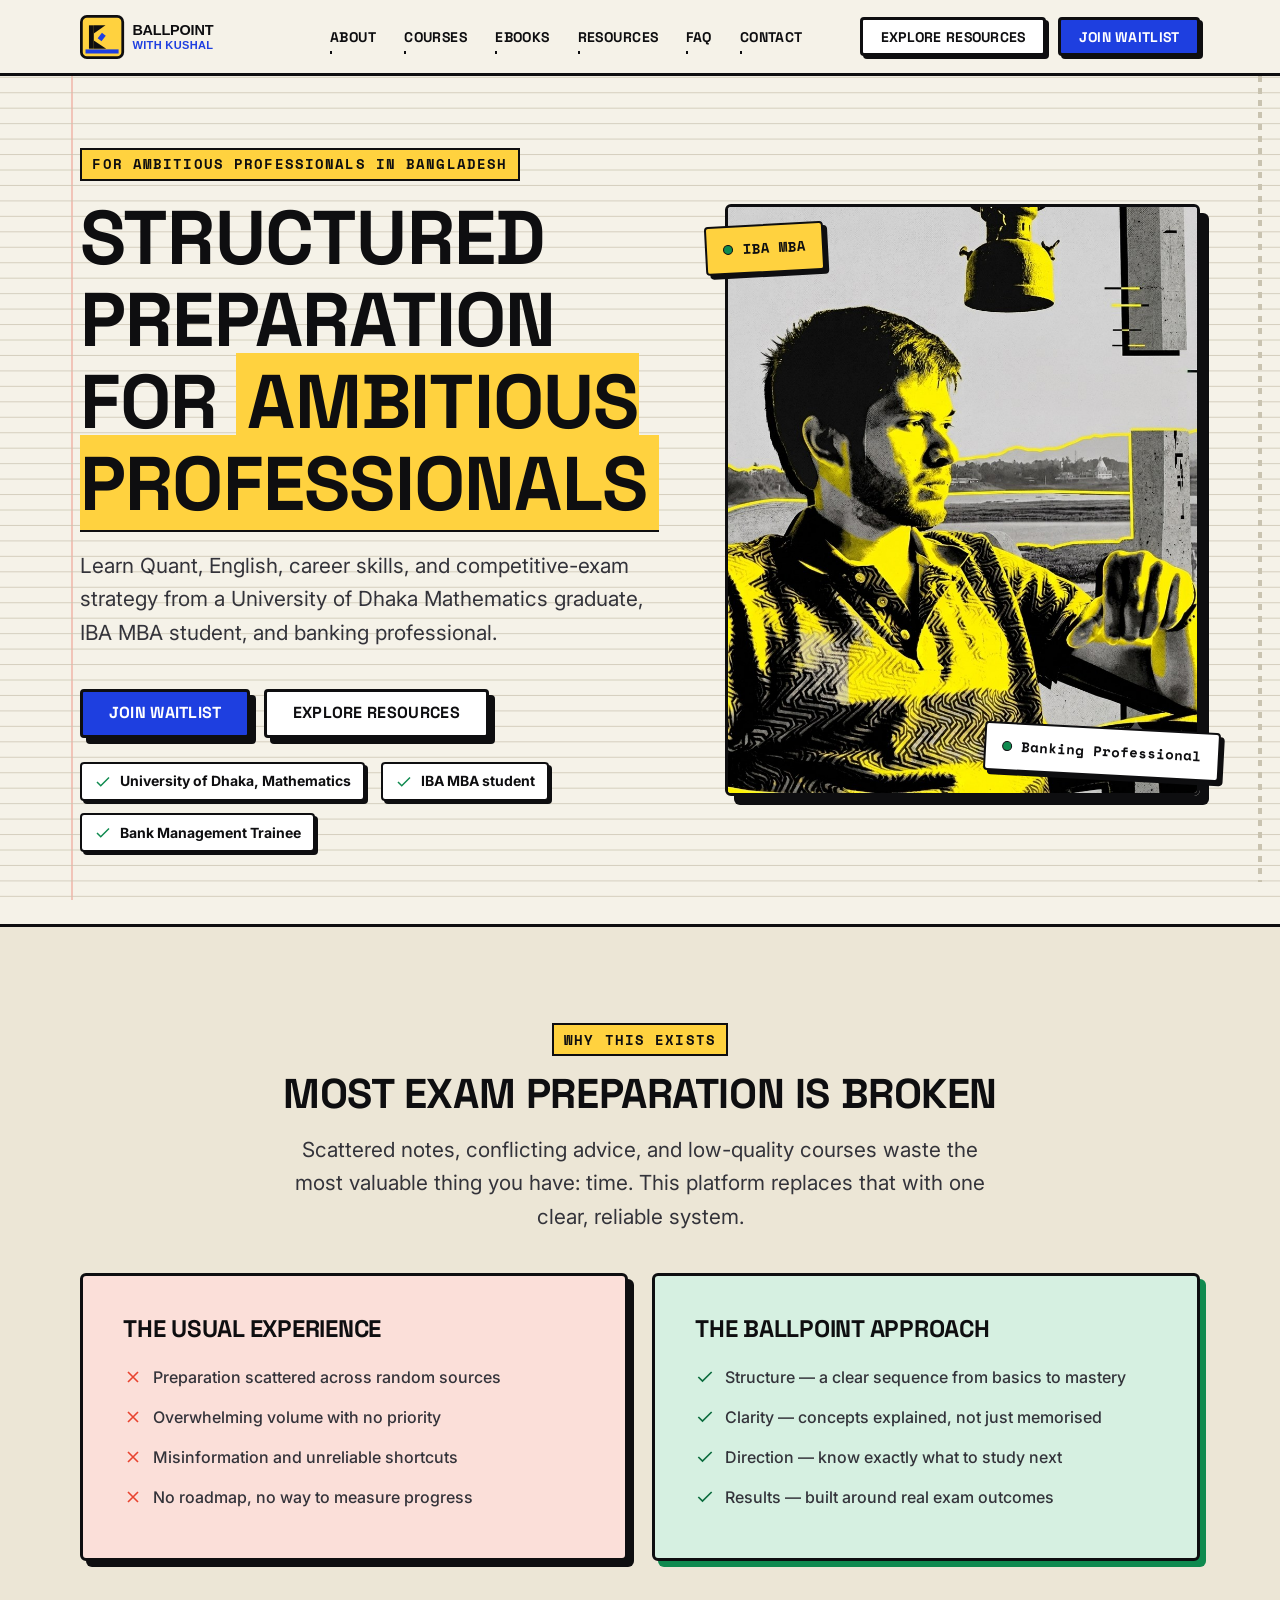
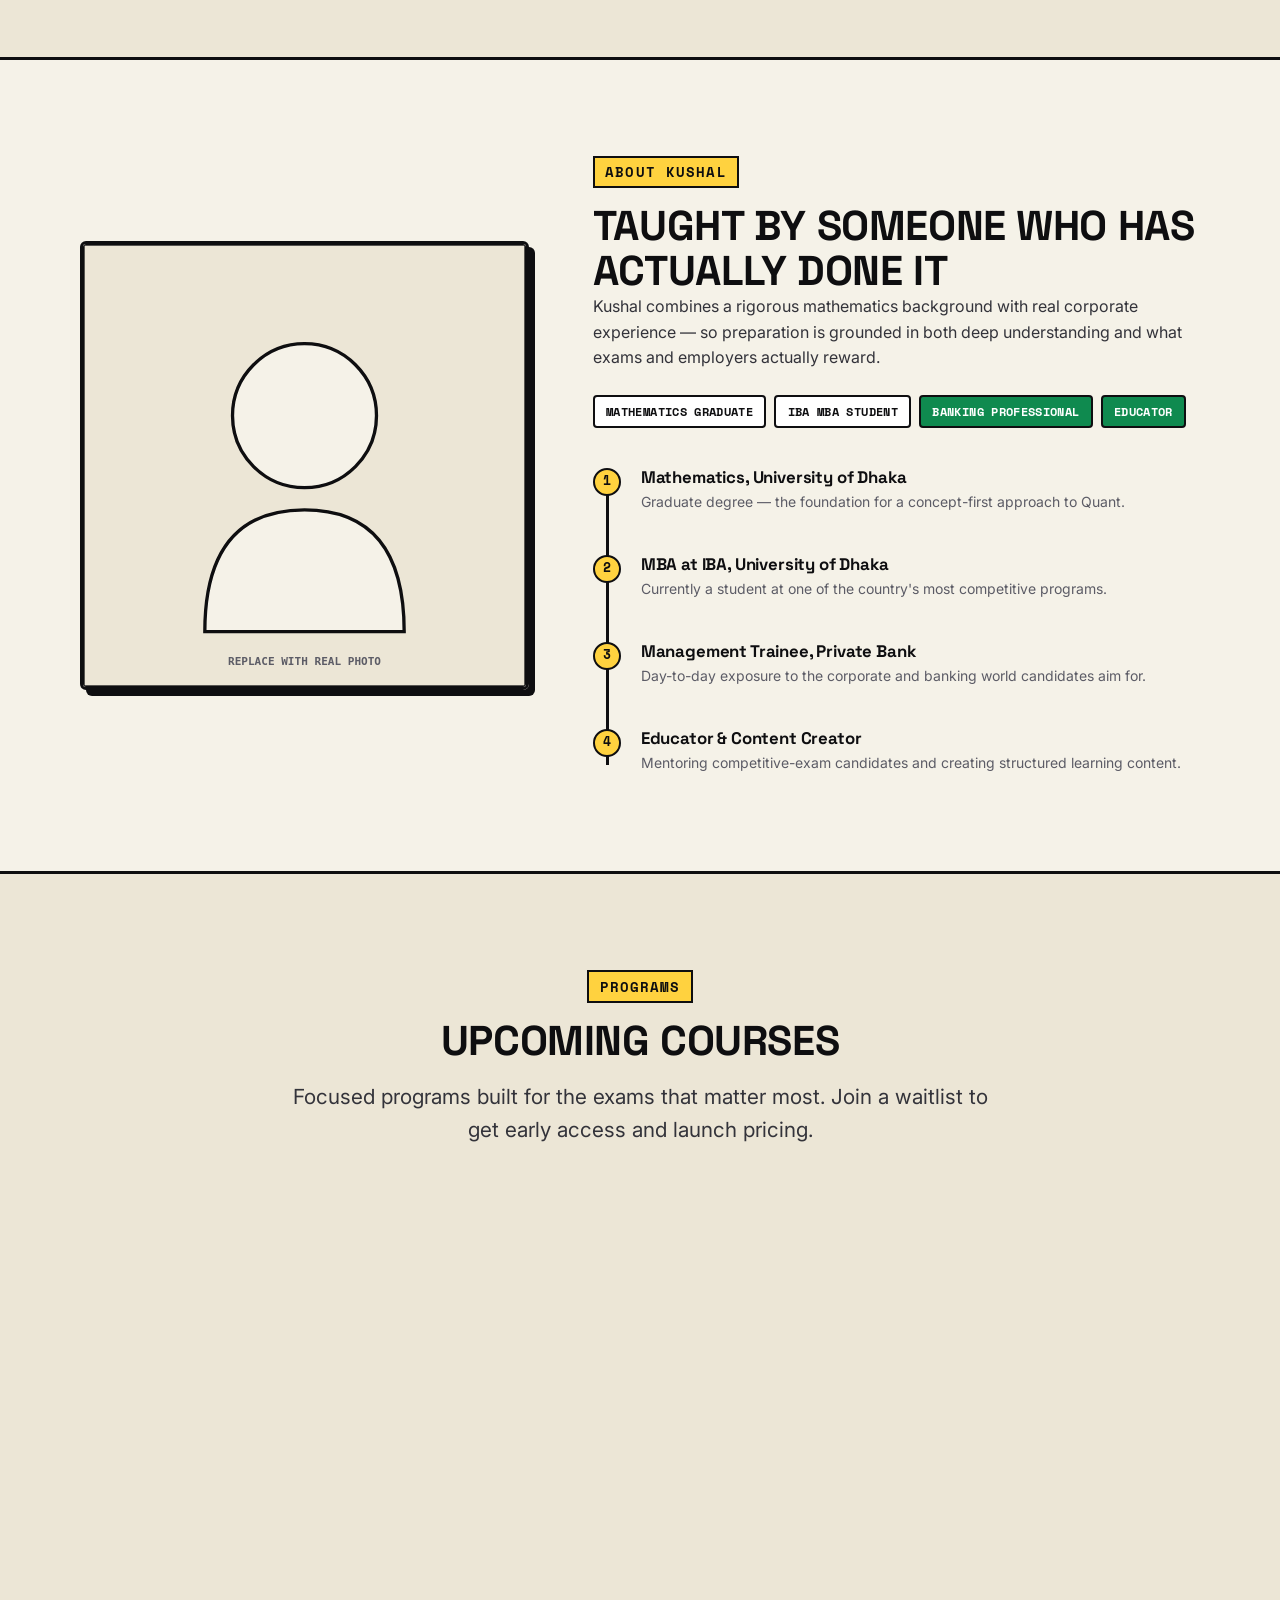
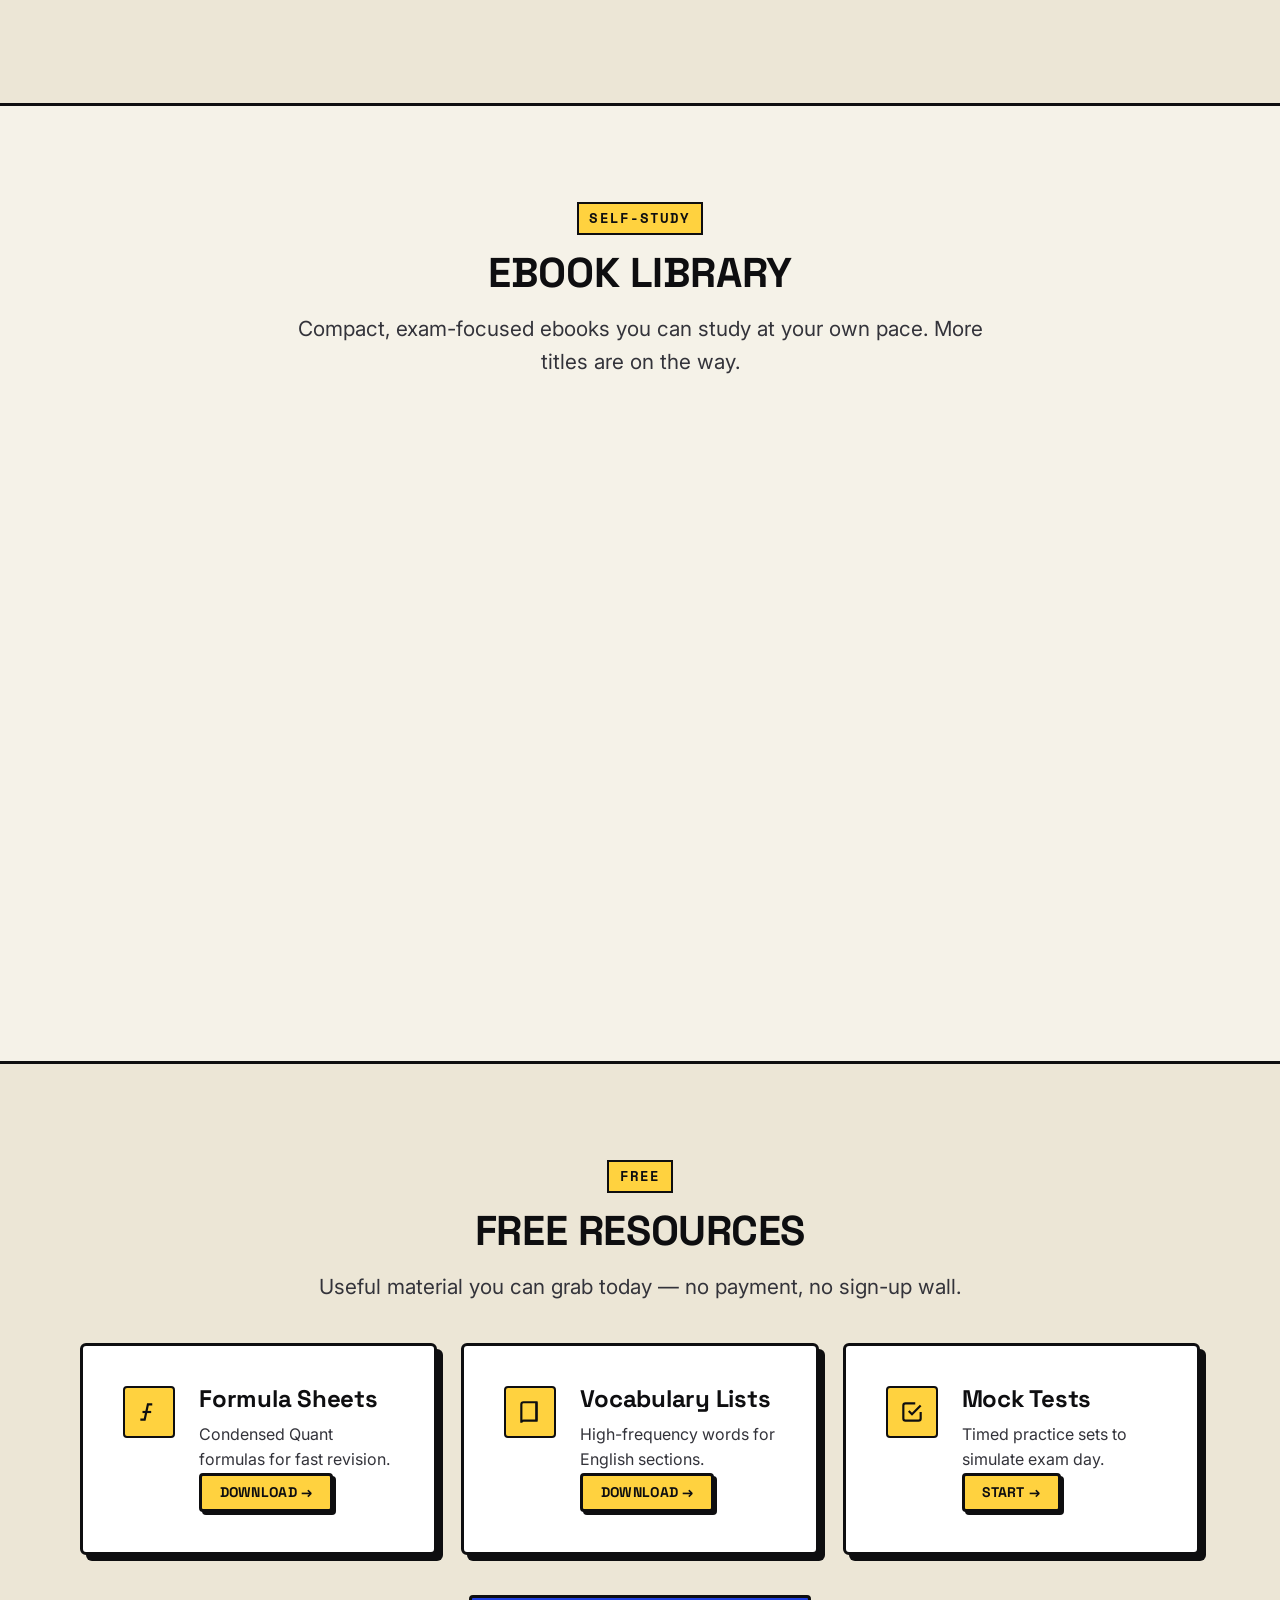
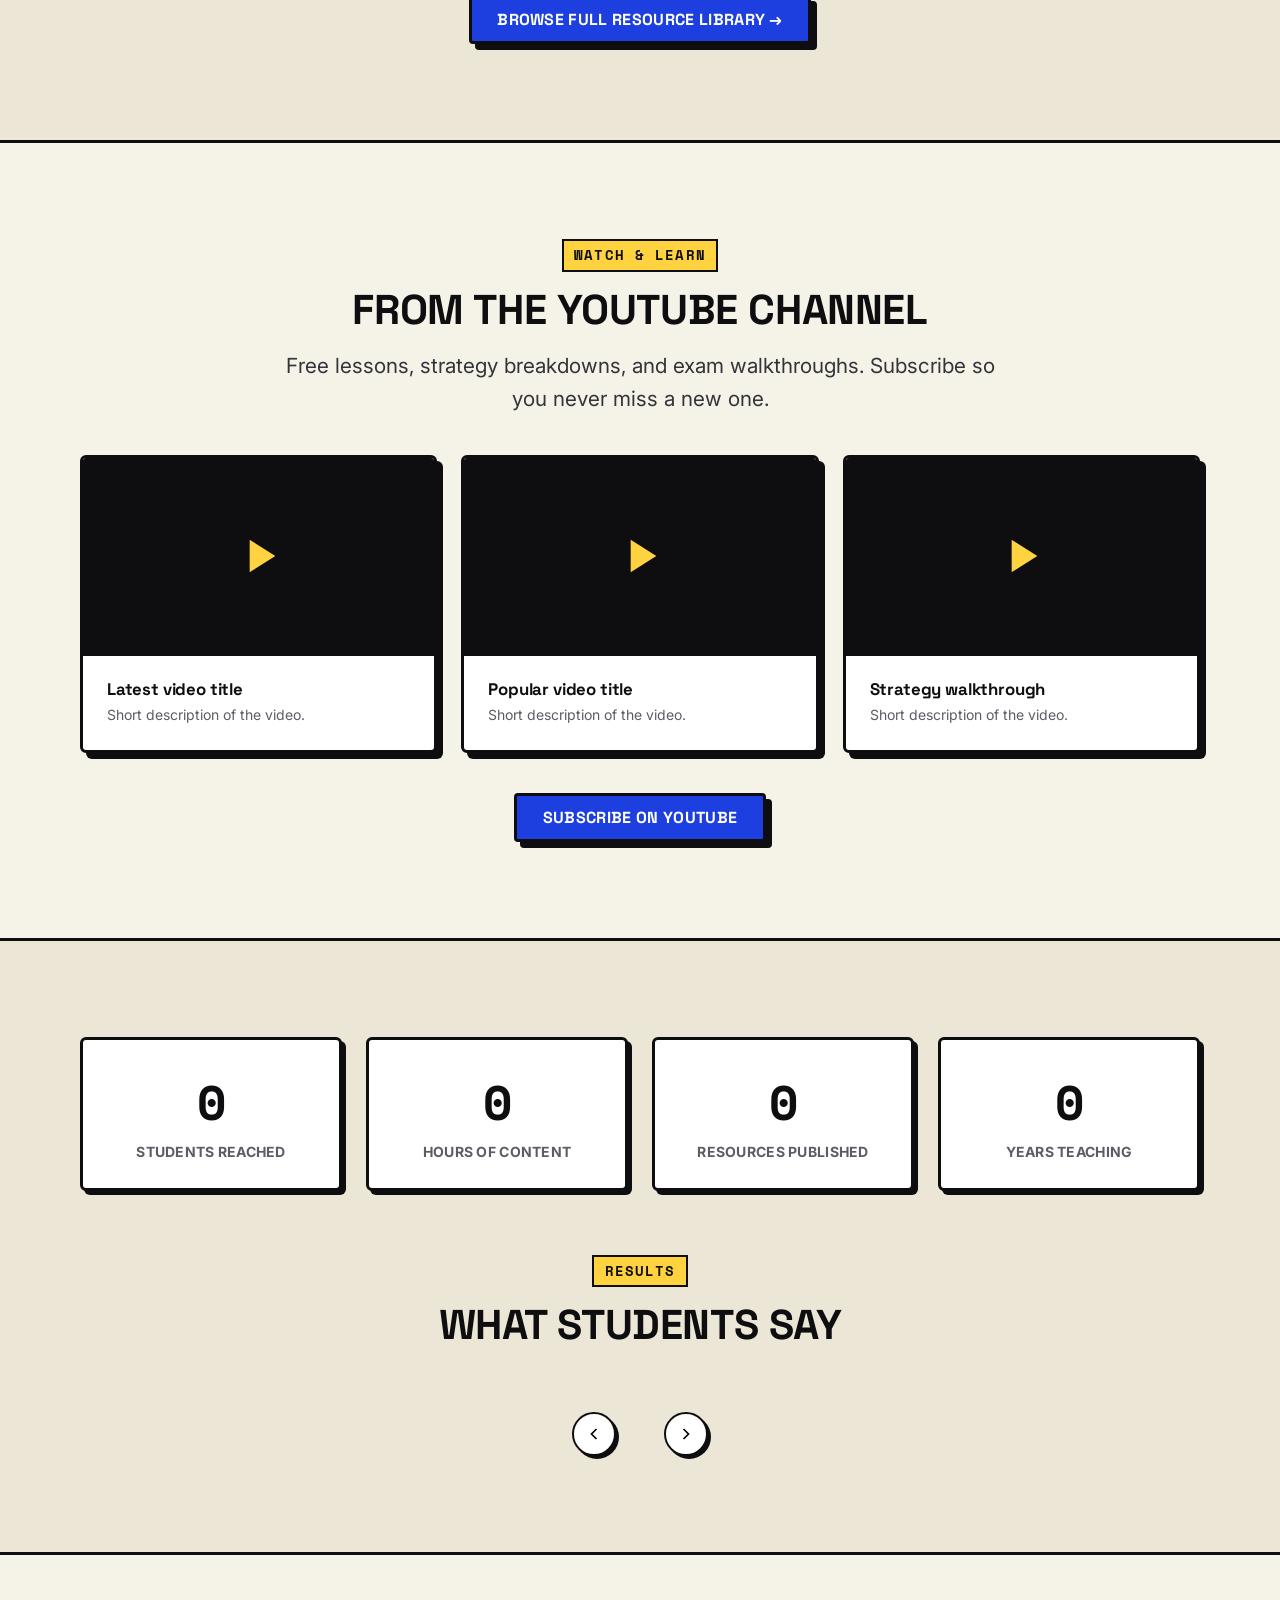
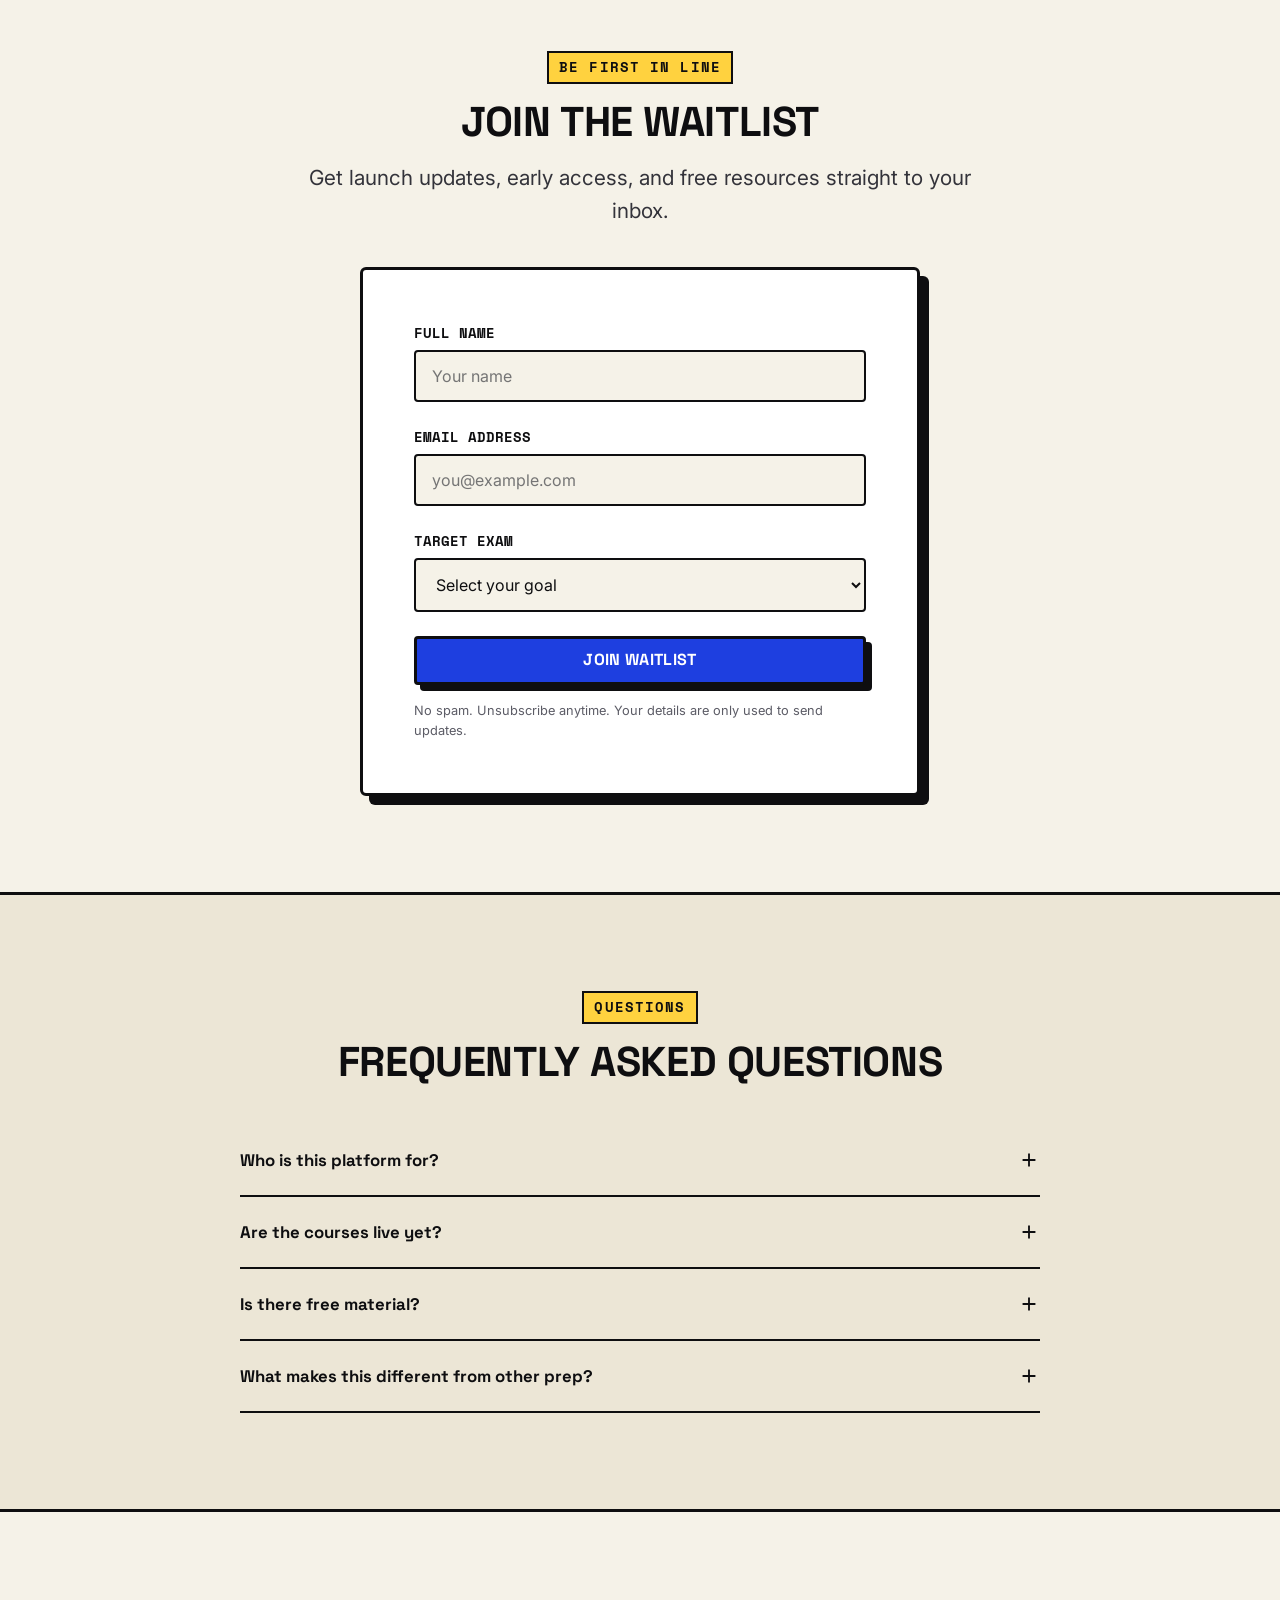
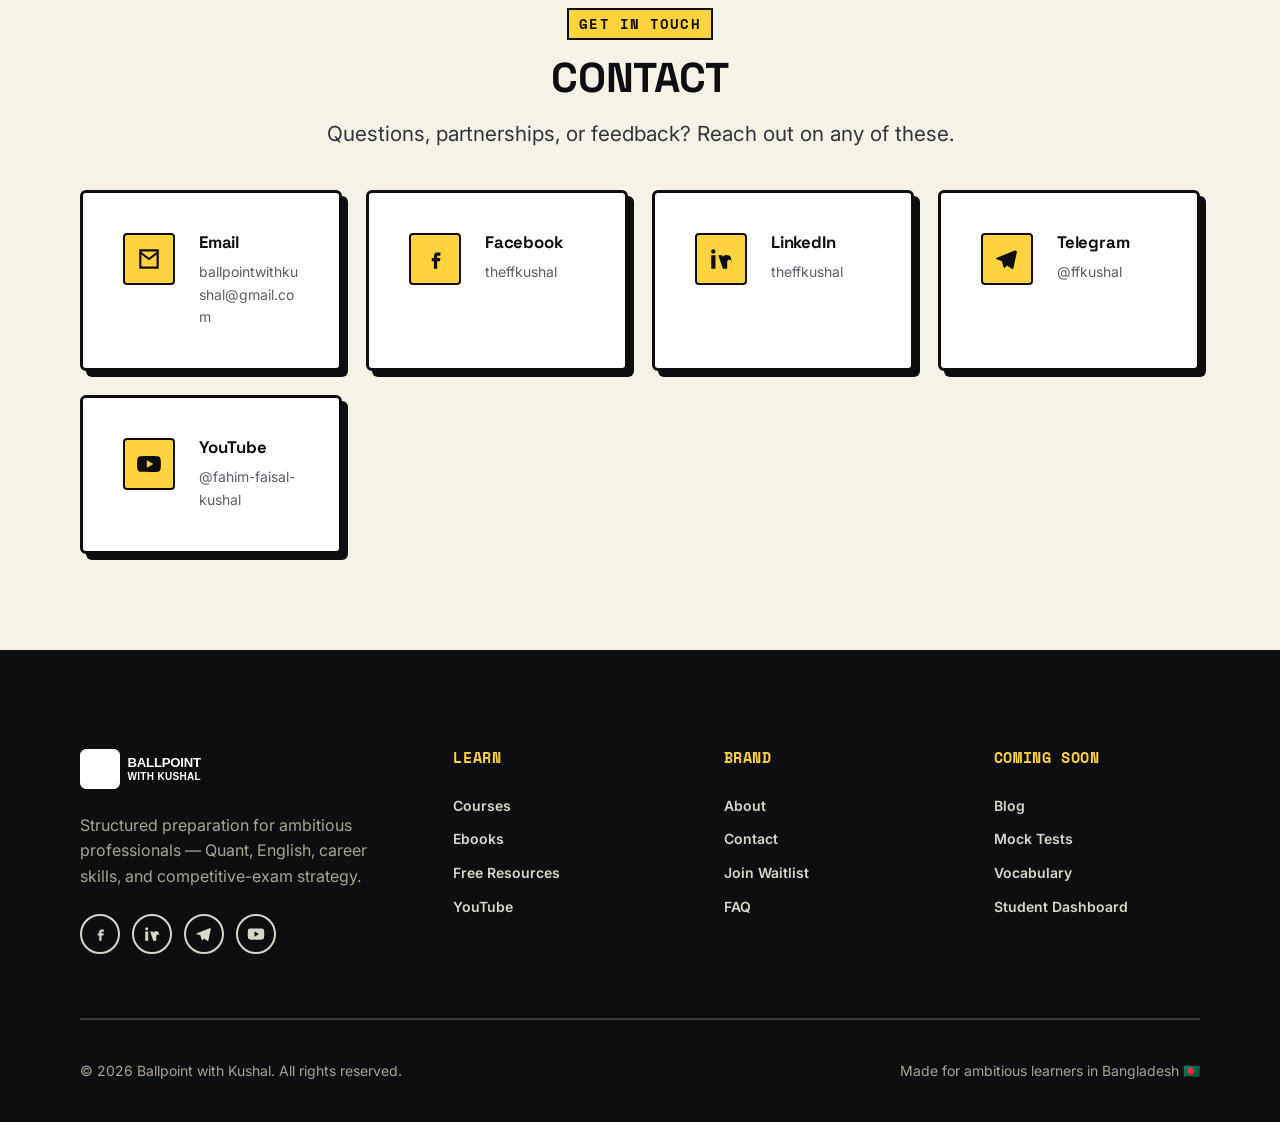
==== commit 9333e2e0: "Update index.html" ====
--- a/index.html
+++ b/index.html
@@ -154,9 +154,8 @@
         <!-- Hero portrait: stylized brand art (see About section for a plainer photo) -->
         <div class="hero__photo" data-reveal data-reveal-delay="2">
           <img src="assets/images/hero-portrait.jpg" alt="Kushal, educator and banking professional" width="900" height="1124" />
-          <div class="hero__chip hero__chip--tl"><span class="dot"></span> Math Graduate</div>
+          <div class="hero__chip hero__chip--tl"><span class="dot"></span> IBA MBA</div>
           <div class="hero__chip hero__chip--br"><span class="dot"></span> Banking Professional</div>
-         <div class="hero__chip hero__chip--br"><span class="dot"></span> IBA MBA </div>
         </div>
       </div>
     </section>
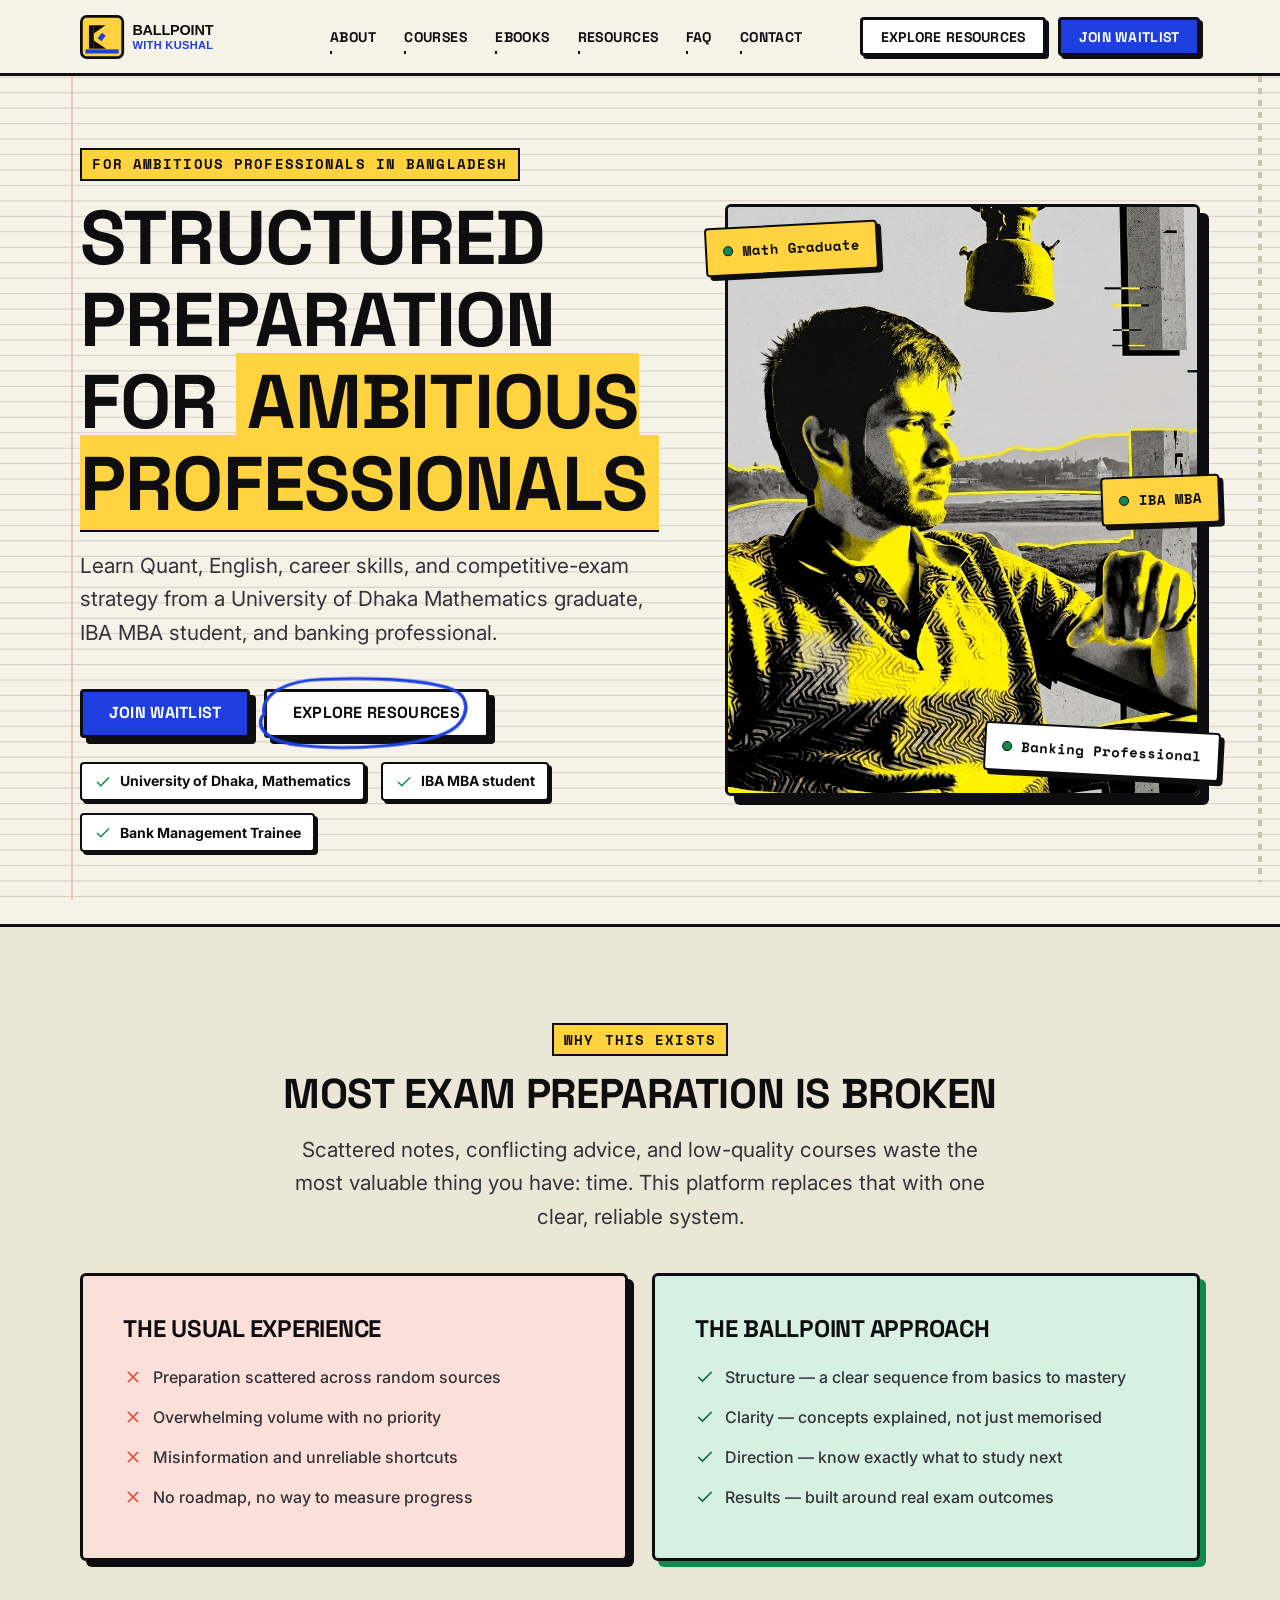
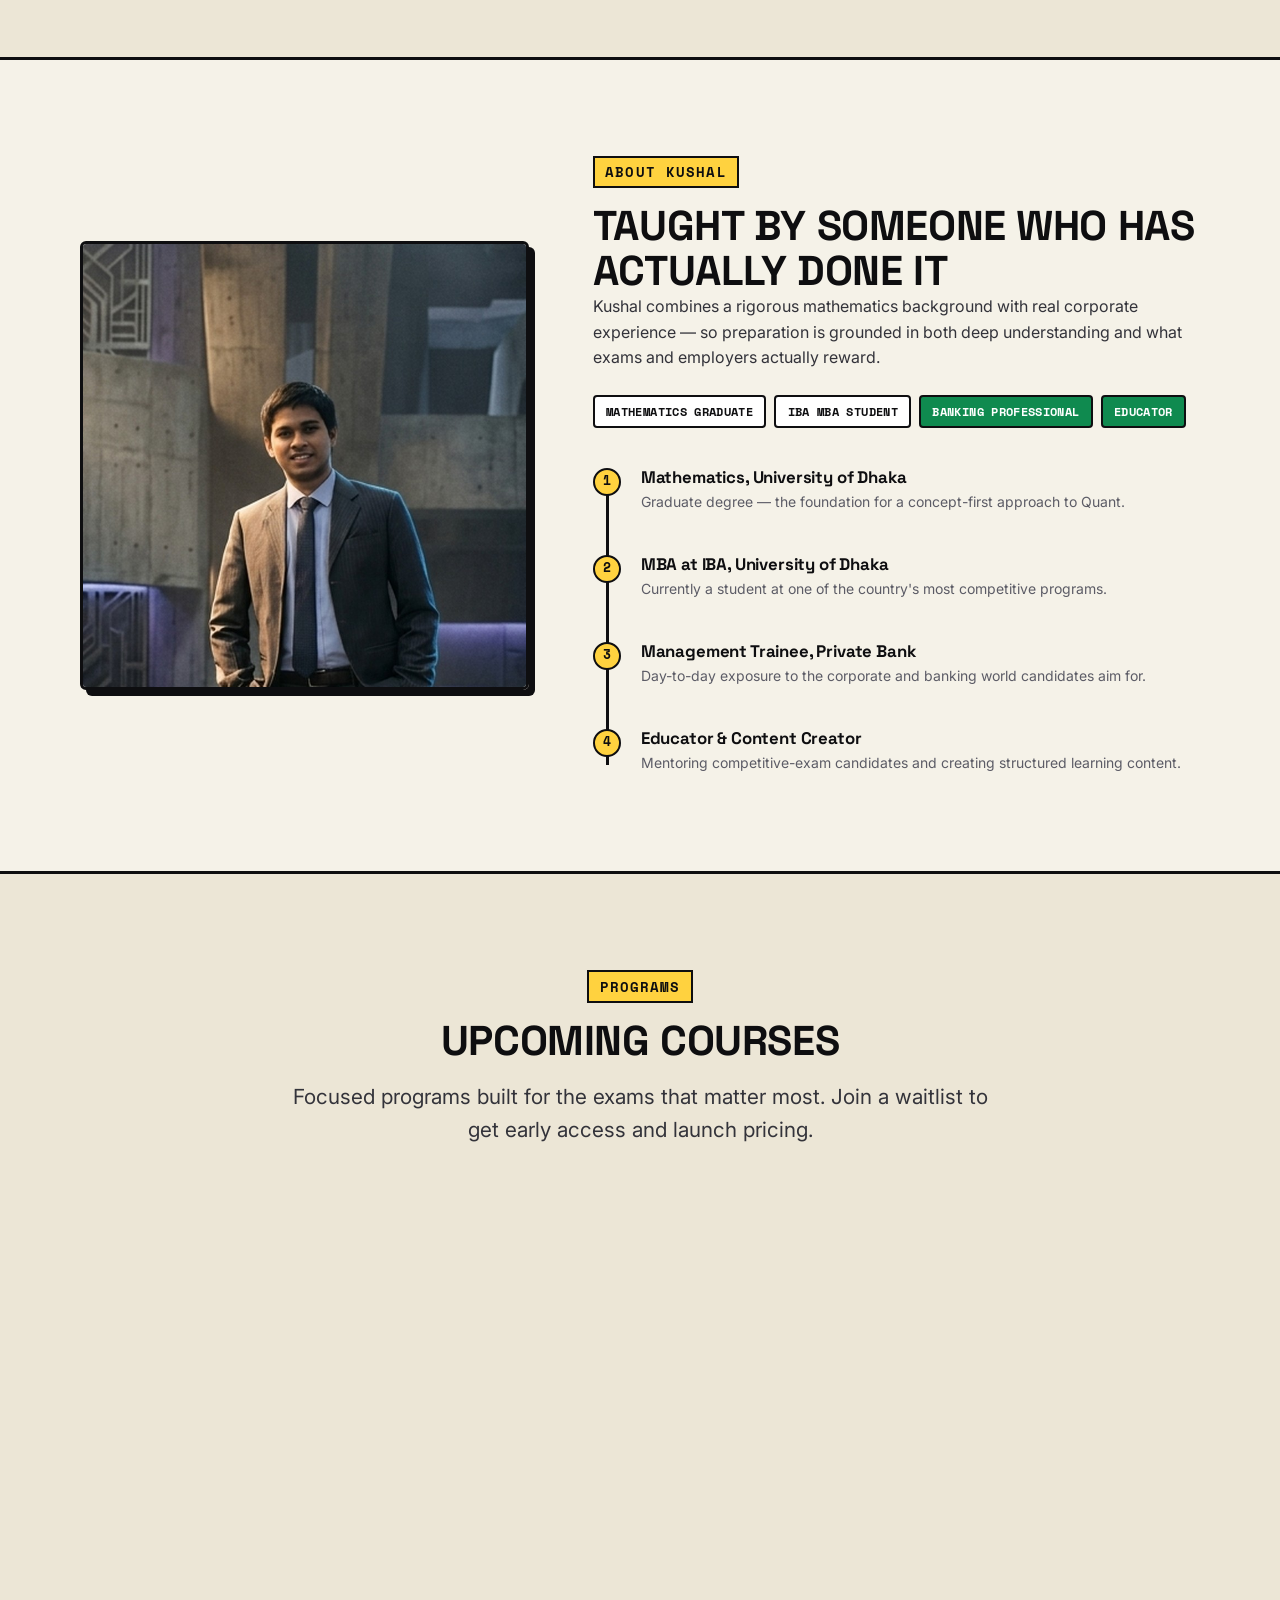
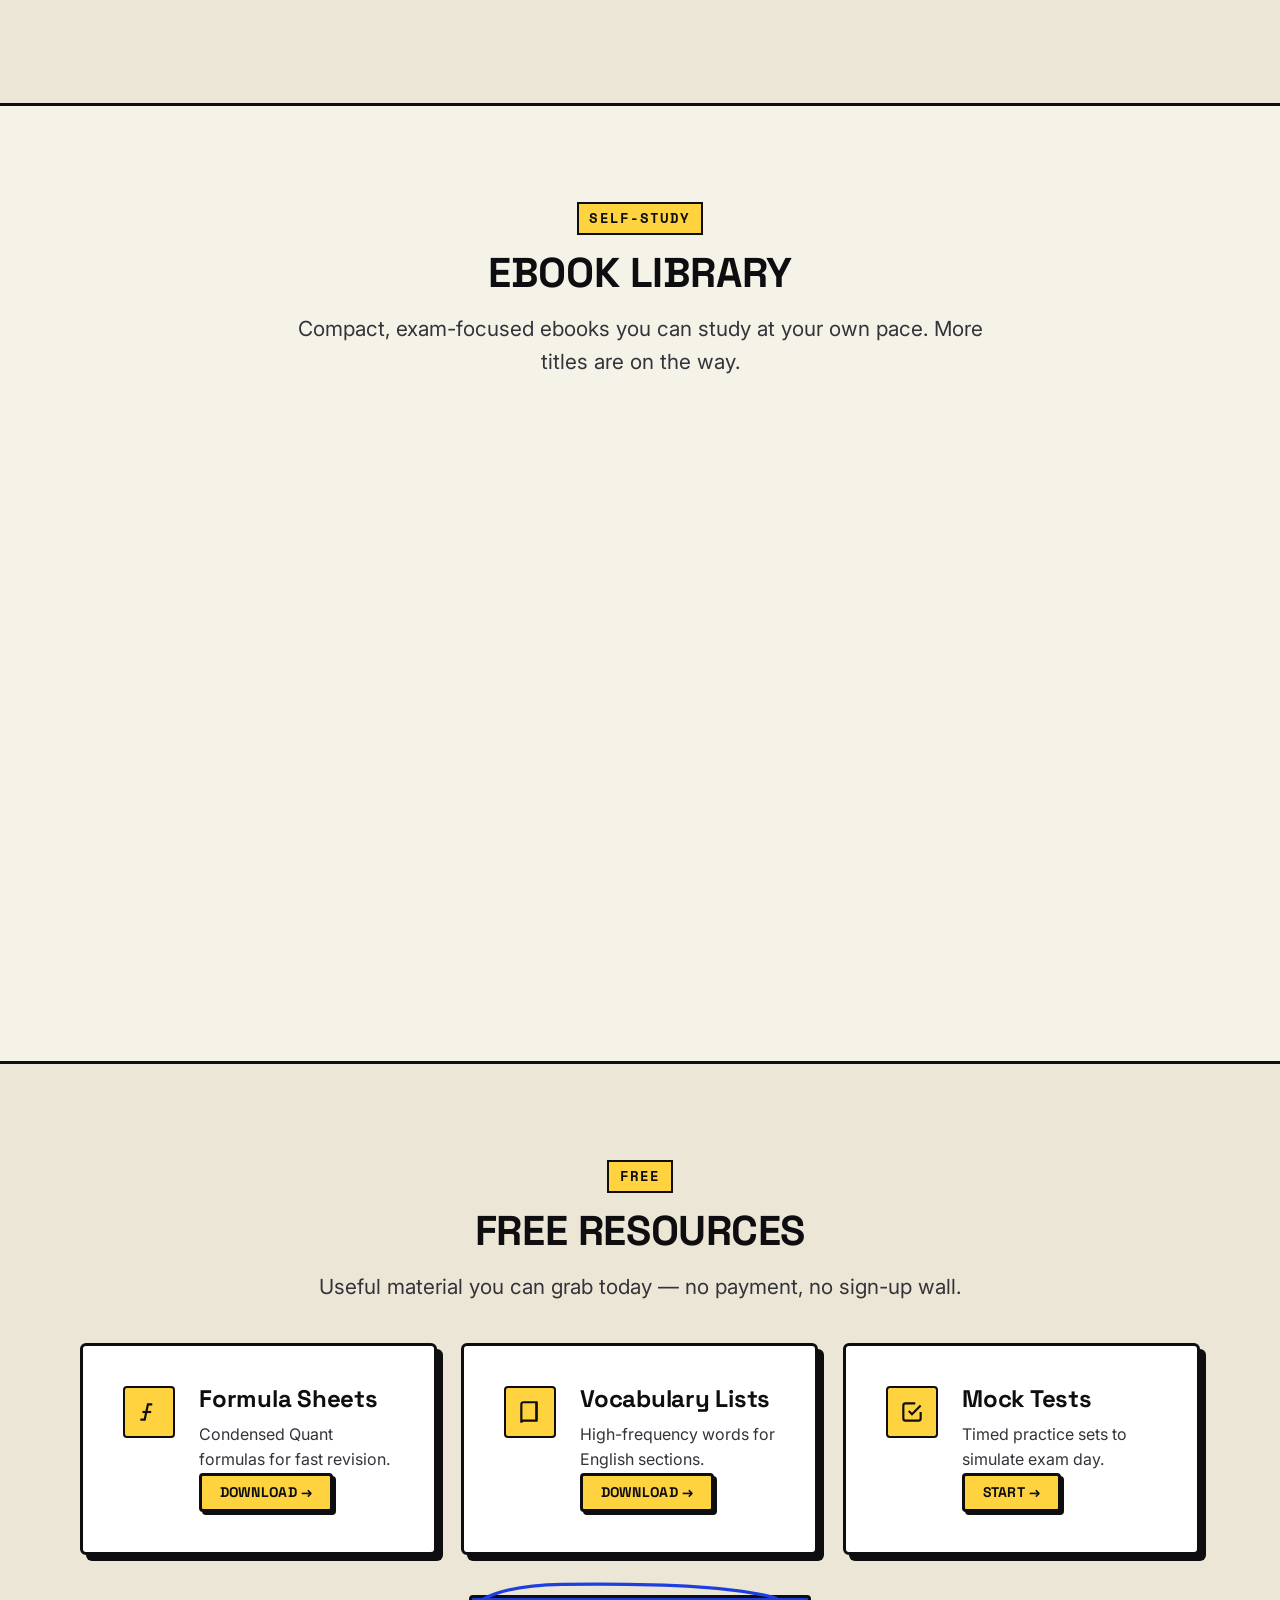
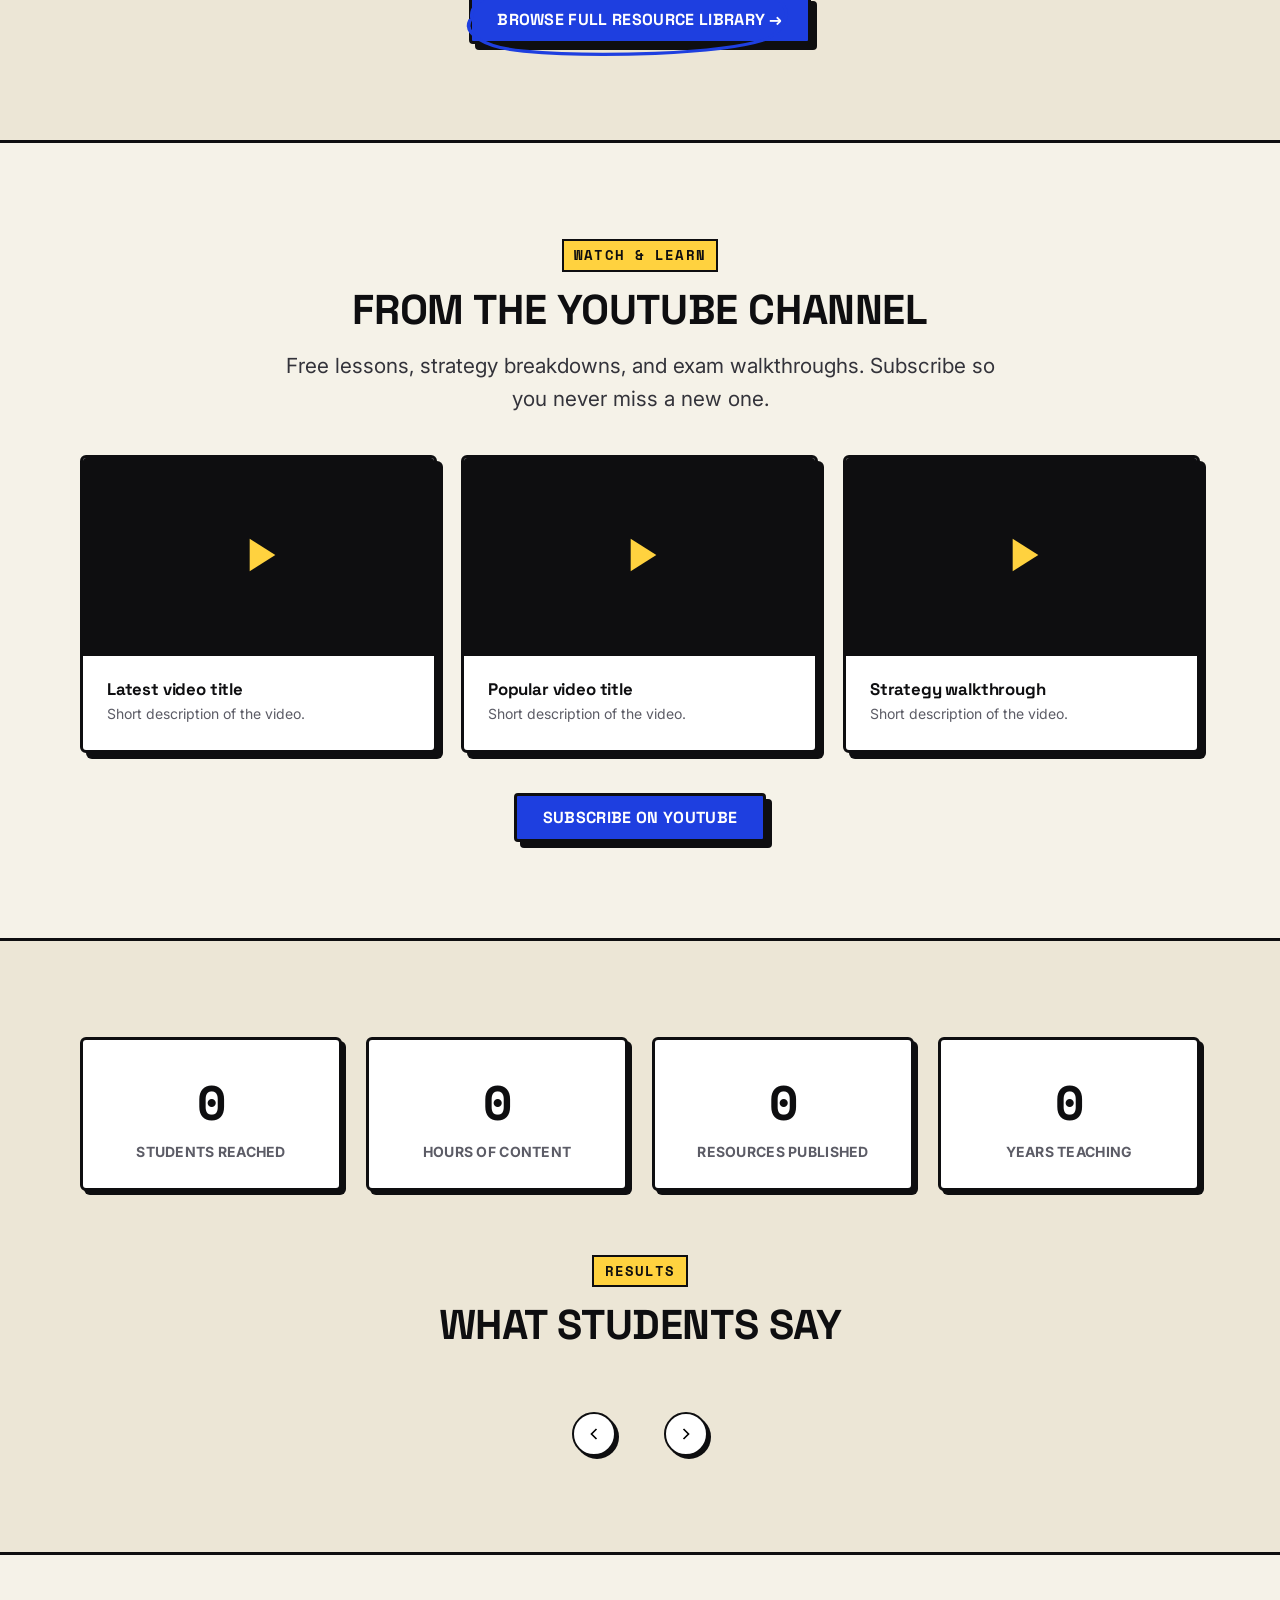
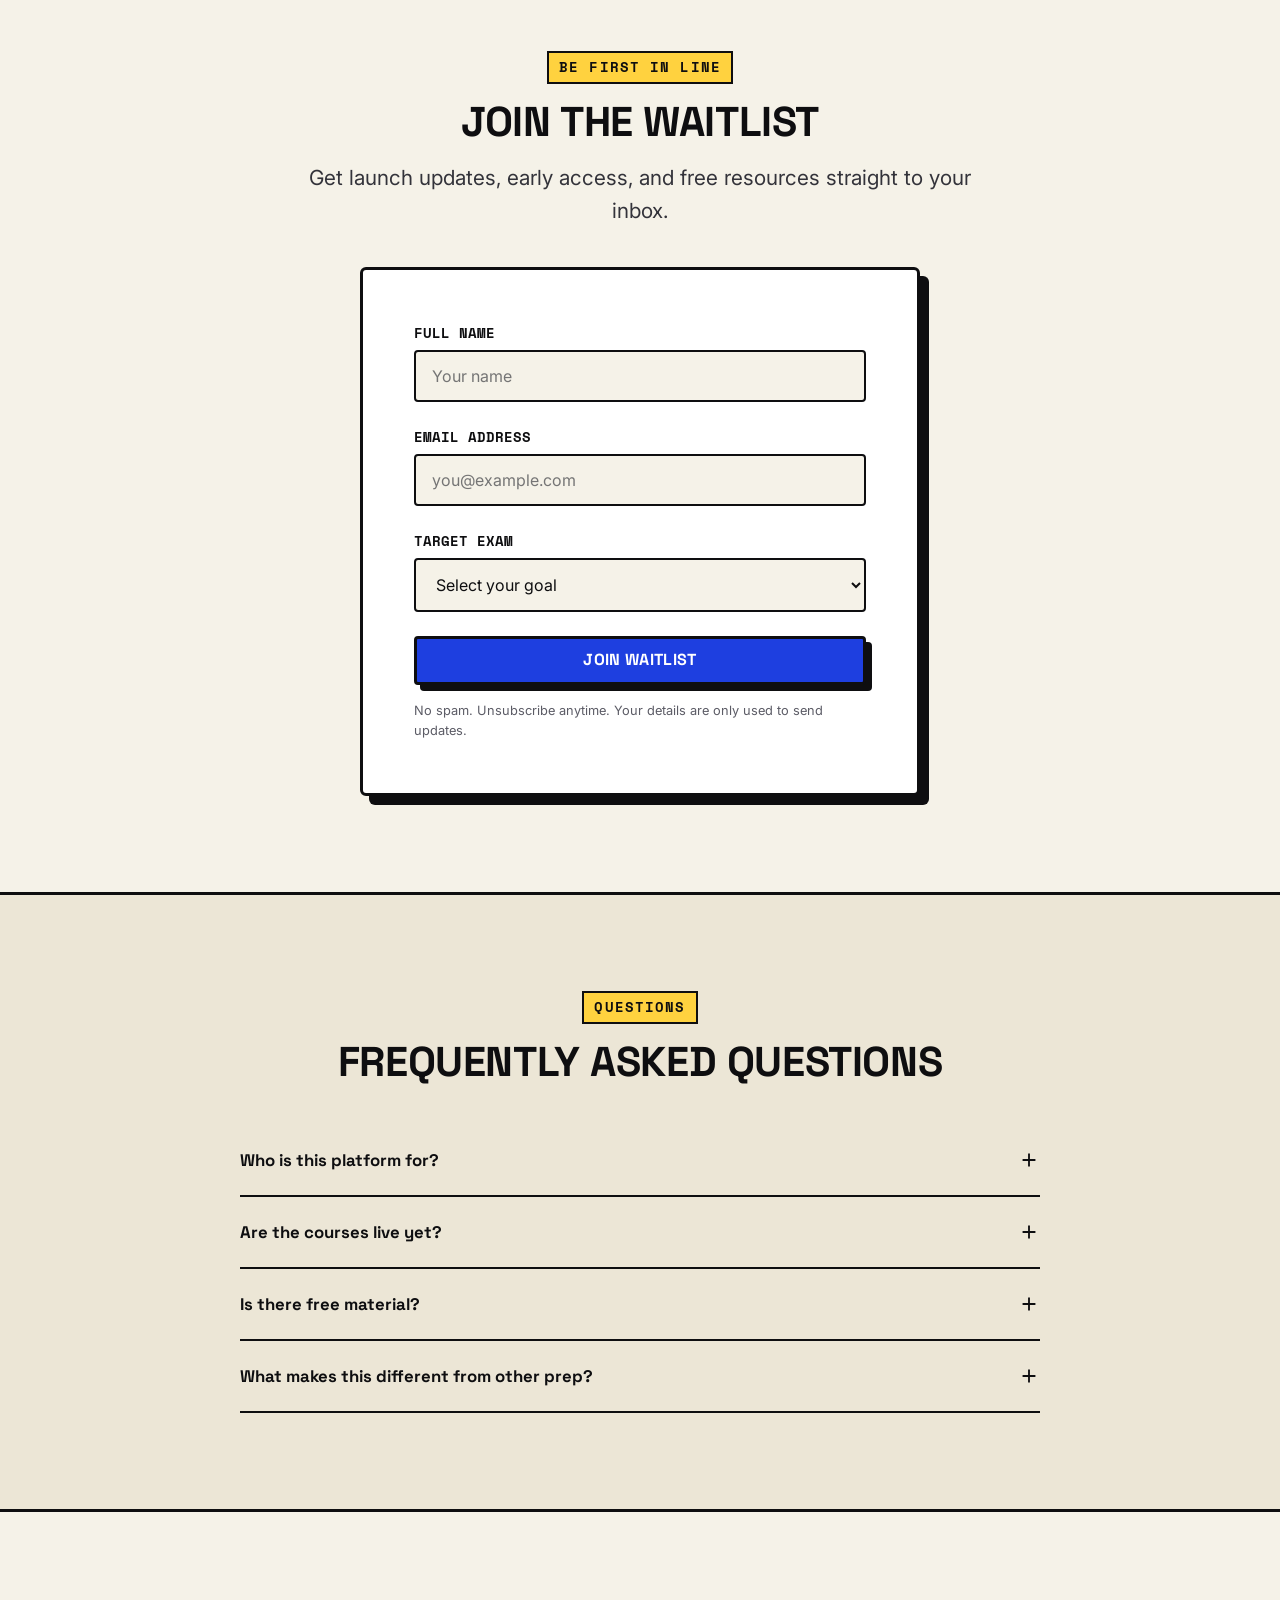
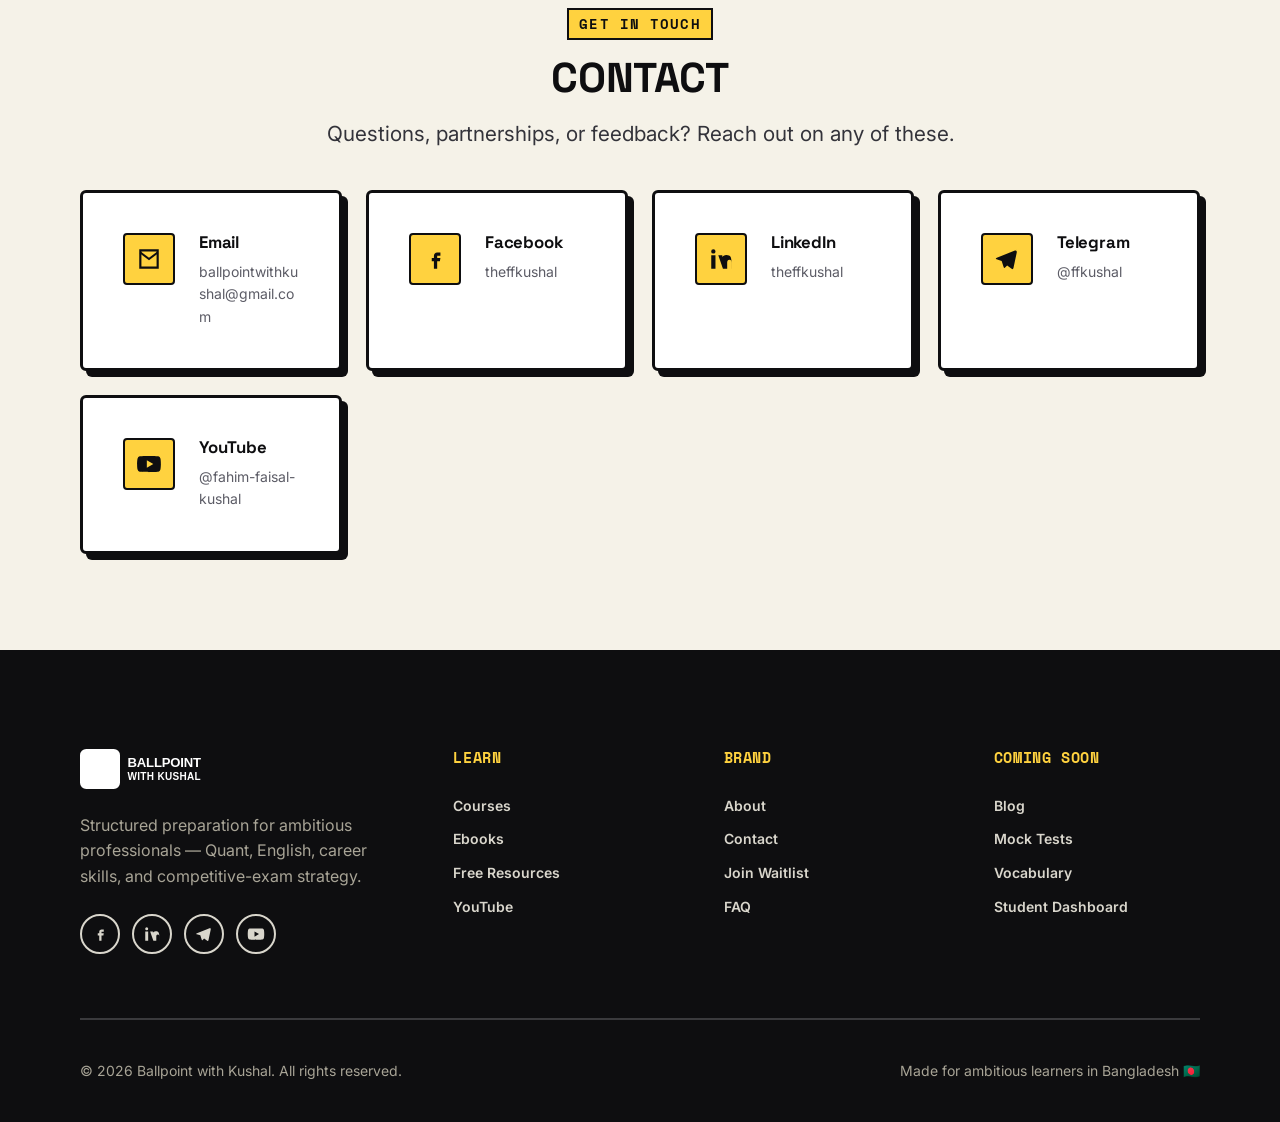
==== commit 5199fa00: "Add files via upload" ====
--- a/index.html
+++ b/index.html
@@ -141,7 +141,12 @@
           </p>
           <div class="hero__cta" data-reveal data-reveal-delay="3">
             <a class="btn btn--primary" href="#waitlist">Join Waitlist</a>
-            <a class="btn btn--secondary" href="#resources">Explore Resources</a>
+            <span class="scribble-wrap">
+              <a class="btn btn--secondary" href="#resources">Explore Resources</a>
+              <svg class="scribble" viewBox="0 0 220 90" preserveAspectRatio="none" aria-hidden="true">
+                <path class="scribble__path" d="M14,46 C10,22 38,8 70,7 C112,5 168,6 198,18 C218,27 214,52 196,64 C168,82 90,86 48,80 C18,76 6,62 12,48" />
+              </svg>
+            </span>
           </div>
 
           <div class="trust" data-reveal data-reveal-delay="3">
@@ -154,8 +159,9 @@
         <!-- Hero portrait: stylized brand art (see About section for a plainer photo) -->
         <div class="hero__photo" data-reveal data-reveal-delay="2">
           <img src="assets/images/hero-portrait.jpg" alt="Kushal, educator and banking professional" width="900" height="1124" />
-          <div class="hero__chip hero__chip--tl"><span class="dot"></span> IBA MBA</div>
+          <div class="hero__chip hero__chip--tl"><span class="dot"></span> Math Graduate</div>
           <div class="hero__chip hero__chip--br"><span class="dot"></span> Banking Professional</div>
+          <div class="hero__chip hero__chip--mr"><span class="dot"></span> IBA MBA</div>
         </div>
       </div>
     </section>
@@ -196,14 +202,14 @@
 
     <!-- ==================================================================
          SECTION 3 — ABOUT KUSHAL  (profile + timeline)
-         Photo here is intentionally plainer than the hero art — About is
-         about credibility, not brand style. Swap placeholder-portrait.svg
-         for a real photo whenever you're ready.
+         Photo here is intentionally a tighter, plainer headshot crop than
+         the stylized hero art — About is about credibility, not brand
+         style. Currently using about-portrait.jpg.
          ================================================================== -->
     <section class="section" id="about" aria-labelledby="about-title">
       <div class="container about__grid">
         <div class="about__photo" data-reveal>
-          <img src="assets/images/placeholder-portrait.svg" alt="Portrait of Kushal" width="800" height="800" />
+          <img src="assets/images/about-portrait.jpg" alt="Portrait of Kushal" width="800" height="800" />
         </div>
         <div>
           <span class="eyebrow" data-reveal>About Kushal</span>
@@ -297,7 +303,12 @@
           </article>
         </div>
         <div class="text-center mt-lg" data-reveal>
-          <a class="btn btn--primary" href="resources.html">Browse Full Resource Library →</a>
+          <span class="scribble-wrap">
+            <a class="btn btn--primary" href="resources.html">Browse Full Resource Library →</a>
+            <svg class="scribble" viewBox="0 0 320 90" preserveAspectRatio="none" aria-hidden="true">
+              <path class="scribble__path" d="M16,44 C12,20 50,7 100,6 C160,5 250,6 296,20 C316,28 312,54 292,66 C250,84 130,87 64,80 C26,76 8,60 14,46" />
+            </svg>
+          </span>
         </div>
       </div>
     </section>
--- a/css/styles.css
+++ b/css/styles.css
@@ -175,8 +175,12 @@
 .lead { font-size: var(--fs-lead); color: var(--color-text-soft); }
 
 /* "Gradient text" helper retired in favour of an animated ballpoint
-   highlight mark — the yellow sweeps in left-to-right like a highlighter,
-   once, on page load (respects prefers-reduced-motion). */
+   highlight mark — the yellow sweeps in left-to-right like a highlighter.
+   IMPORTANT: this no longer fires on a fixed page-load timer (that raced
+   against the parent [data-reveal] element's own fade-in and could finish
+   invisibly before the parent ever became visible). Instead it starts
+   at 0% and only animates once animations.js adds .is-revealed to it —
+   the same scroll-triggered mechanism used for everything else. */
 .text-gradient {
   position: relative;
   color: var(--ink);
@@ -186,13 +190,13 @@
   background-repeat: no-repeat;
   background-size: 0% 100%;
   background-position: left center;
-  animation: highlight-sweep 0.6s ease-out 0.5s forwards;
-}
-@keyframes highlight-sweep {
-  to { background-size: 100% 100%; }
+  transition: background-size 0.6s ease-out;
+}
+.text-gradient.is-revealed {
+  background-size: 100% 100%;
 }
 @media (prefers-reduced-motion: reduce) {
-  .text-gradient { animation: none; background-size: 100% 100%; }
+  .text-gradient { transition: none; background-size: 100% 100%; }
 }
 
 /* Monospace utility for stats, meta tags, question counters */
--- a/css/components.css
+++ b/css/components.css
@@ -131,7 +131,7 @@
 .hero__eyebrow { margin-bottom: var(--space-sm); }
 .hero h1 { font-size: var(--fs-hero); margin-bottom: var(--space-md); }
 .hero__sub { font-size: var(--fs-lead); max-width: 46ch; margin-bottom: var(--space-lg); color: var(--color-text-soft); }
-.hero__cta { display: flex; flex-wrap: wrap; gap: 0.85rem; }
+.hero__cta { display: flex; flex-wrap: wrap; gap: 0.85rem; align-items: center; }
 .hero__photo { position: relative; }
 .hero__photo img {
   width: 100%; border: var(--border-w) solid var(--ink);
@@ -145,14 +145,22 @@
 }
 .hero__chip--tl { top: 1.25rem; left: -1.25rem; --chip-rot: -3deg; animation-delay: 0.9s; }
 .hero__chip--br { bottom: 1.25rem; right: -1.25rem; --chip-rot: 3deg; background: var(--white); animation-delay: 1.1s; }
+.hero__chip--mr { top: 50%; right: -1.25rem; transform: translateY(-50%) rotate(var(--chip-rot)); --chip-rot: -2deg; animation-delay: 1.3s; }
 .hero__chip .dot { width: 10px; height: 10px; border-radius: 50%; background: var(--correct-green); border: 1.5px solid var(--ink); }
 @keyframes chip-stamp {
   0% { opacity: 0; transform: rotate(var(--chip-rot)) scale(1.8); }
   60% { opacity: 1; transform: rotate(var(--chip-rot)) scale(0.96); }
   100% { opacity: 1; transform: rotate(var(--chip-rot)) scale(1); }
 }
+@keyframes chip-stamp-mr {
+  0% { opacity: 0; transform: translateY(-50%) rotate(var(--chip-rot)) scale(1.8); }
+  60% { opacity: 1; transform: translateY(-50%) rotate(var(--chip-rot)) scale(0.96); }
+  100% { opacity: 1; transform: translateY(-50%) rotate(var(--chip-rot)) scale(1); }
+}
+.hero__chip--mr { animation: chip-stamp-mr 0.5s cubic-bezier(0.34, 1.56, 0.64, 1) forwards; animation-delay: 1.3s; }
 @media (prefers-reduced-motion: reduce) {
   .hero__chip { animation: none; opacity: 1; transform: rotate(var(--chip-rot)); }
+  .hero__chip--mr { transform: translateY(-50%) rotate(var(--chip-rot)); }
 }
 
 /* ------------------------- FEATURE / VALUE CARDS --------------------------- */
@@ -160,10 +168,18 @@
   background: var(--white); border: var(--border-w) solid var(--ink);
   border-radius: var(--radius-md); padding: var(--space-lg);
   box-shadow: var(--shadow-md);
-  transition: transform 0.2s var(--ease), box-shadow 0.2s var(--ease);
-}
-.card:hover { transform: translate(-3px, -3px) rotate(-0.6deg); box-shadow: 9px 9px 0 var(--ink); }
-.card:nth-child(even):hover { transform: translate(-3px, -3px) rotate(0.6deg); }
+  transition: transform 0.22s cubic-bezier(0.22, 1, 0.36, 1), box-shadow 0.22s cubic-bezier(0.22, 1, 0.36, 1);
+  will-change: transform;
+}
+.card:hover {
+  transform: translate(-4px, -6px);
+  box-shadow: 10px 12px 0 var(--ink);
+}
+.card:active {
+  transform: translate(-1px, -1px);
+  box-shadow: 5px 6px 0 var(--ink);
+  transition-duration: 0.08s;
+}
 .card__icon {
   width: 52px; height: 52px; border-radius: var(--radius-sm); display: grid; place-items: center;
   background: var(--exam-yellow); border: 2px solid var(--ink); color: var(--ink); margin-bottom: var(--space-md);
@@ -356,3 +372,87 @@
 [data-reveal-delay="1"] { transition-delay: 0.06s; }
 [data-reveal-delay="2"] { transition-delay: 0.12s; }
 [data-reveal-delay="3"] { transition-delay: 0.18s; }
+
+/* --------------------- HAND-DRAWN SCRIBBLE ANNOTATION ----------------------
+   A wobbly pencil/ballpoint circle that draws itself around a CTA to pull
+   the eye there — like circling the right answer on an exam paper. Wraps
+   a single child (the link/button); the SVG sits absolutely positioned
+   over it, slightly larger, and the path animates in via stroke-dasharray
+   once the wrapper scrolls into view (driven by animations.js adding
+   .is-revealed). After the initial draw-in it redraws itself periodically
+   so the emphasis doesn't fade from memory on a long page — but gently,
+   not distractingly. */
+.scribble-wrap {
+  position: relative;
+  display: inline-block;
+}
+.scribble {
+  position: absolute;
+  top: -16px; left: -14px; right: -14px; bottom: -16px;
+  width: calc(100% + 28px); height: calc(100% + 32px);
+  pointer-events: none;
+  overflow: visible;
+  z-index: 2;
+}
+.scribble__path {
+  fill: none;
+  stroke: var(--ballpoint);
+  stroke-width: 3.5;
+  stroke-linecap: round;
+  stroke-linejoin: round;
+  stroke-dasharray: 700;
+  stroke-dashoffset: 700;
+  opacity: 0;
+}
+.scribble-wrap.is-revealed .scribble__path {
+  animation: scribble-draw 1.1s ease-out 0.3s forwards, scribble-redraw 4s ease-in-out 2.2s infinite;
+}
+@keyframes scribble-draw {
+  0% { stroke-dashoffset: 700; opacity: 0; }
+  8% { opacity: 1; }
+  100% { stroke-dashoffset: 0; opacity: 1; }
+}
+/* Gentle pulse-redraw: briefly fades and redraws to refresh attention
+   without looping continuously like a spinner. */
+@keyframes scribble-redraw {
+  0%, 70% { stroke-dashoffset: 0; opacity: 1; }
+  78% { opacity: 0.15; }
+  86% { stroke-dashoffset: 700; opacity: 0; }
+  87% { stroke-dashoffset: 700; opacity: 1; }
+  100% { stroke-dashoffset: 0; opacity: 1; }
+}
+@media (prefers-reduced-motion: reduce) {
+  .scribble__path { stroke-dashoffset: 0; opacity: 1; animation: none; }
+}
+
+/* --------------------------- CUSTOM BALLPOINT CURSOR ------------------------
+   Replaces the system cursor with a small pen-nib that follows the mouse,
+   on devices that actually have a mouse (gated by a (pointer: fine) media
+   query check in JS — touch devices never see this, and the real cursor
+   stays untouched there since #customCursor is simply never shown).
+   Two pieces: #customCursor (the nib that tracks the pointer) and the
+   ink-drop ripple spawned on click, appended dynamically by animations.js. */
+.has-custom-cursor, .has-custom-cursor * { cursor: none !important; }
+
+#customCursor {
+  position: fixed; top: 0; left: 0; width: 26px; height: 26px;
+  pointer-events: none; z-index: 9999;
+  transform: translate(-4px, -2px) rotate(-8deg);
+  transition: transform 0.08s linear, opacity 0.15s ease;
+  opacity: 0;
+}
+#customCursor.is-active { opacity: 1; }
+#customCursor.is-down { transform: translate(-4px, -2px) rotate(-8deg) scale(0.85); }
+#customCursor.is-link { transform: translate(-4px, -2px) rotate(4deg) scale(1.15); }
+#customCursor svg { width: 100%; height: 100%; filter: drop-shadow(1.5px 1.5px 0 var(--ink)); }
+
+.ink-drop {
+  position: fixed; width: 10px; height: 10px; border-radius: 50%;
+  background: var(--ballpoint); pointer-events: none; z-index: 9998;
+  transform: translate(-50%, -50%) scale(1);
+  animation: ink-drop-fade 0.5s ease-out forwards;
+}
+@keyframes ink-drop-fade {
+  0% { transform: translate(-50%, -50%) scale(0.4); opacity: 0.8; }
+  100% { transform: translate(-50%, -50%) scale(2.6); opacity: 0; }
+}
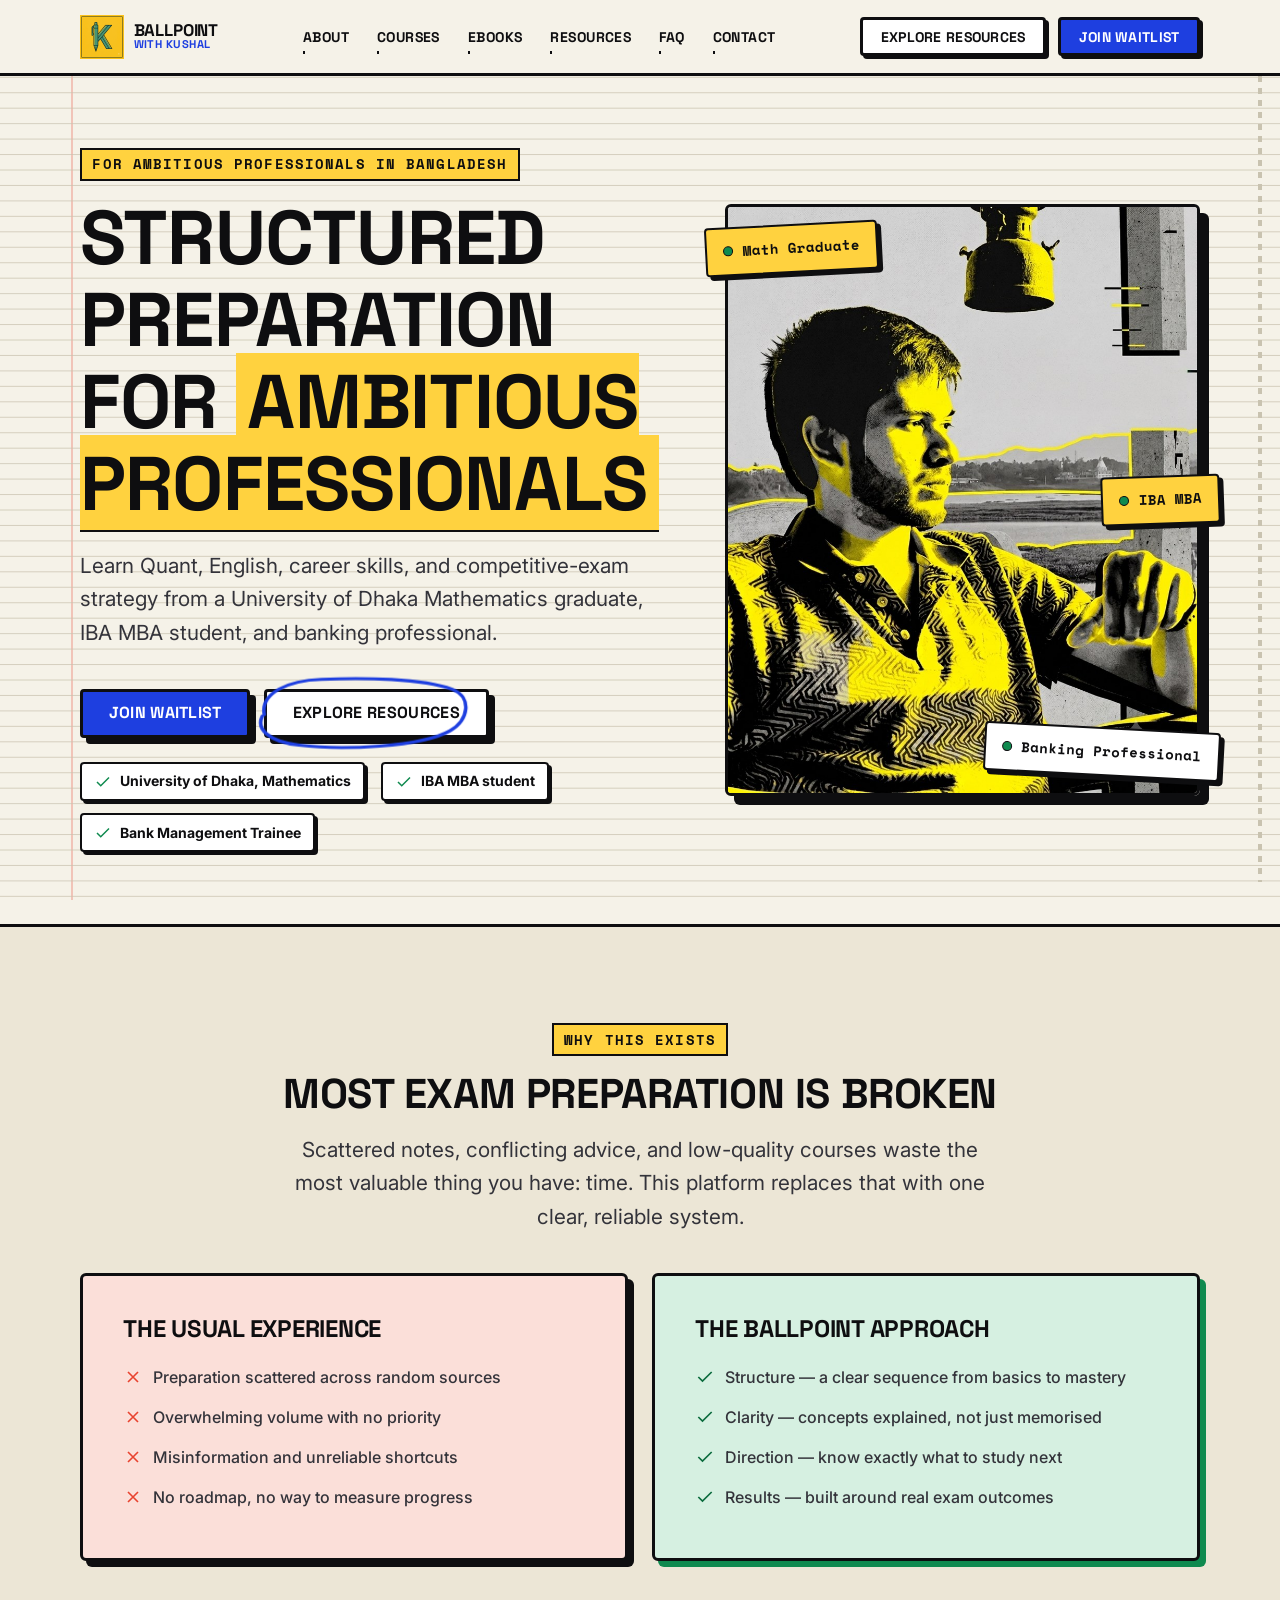
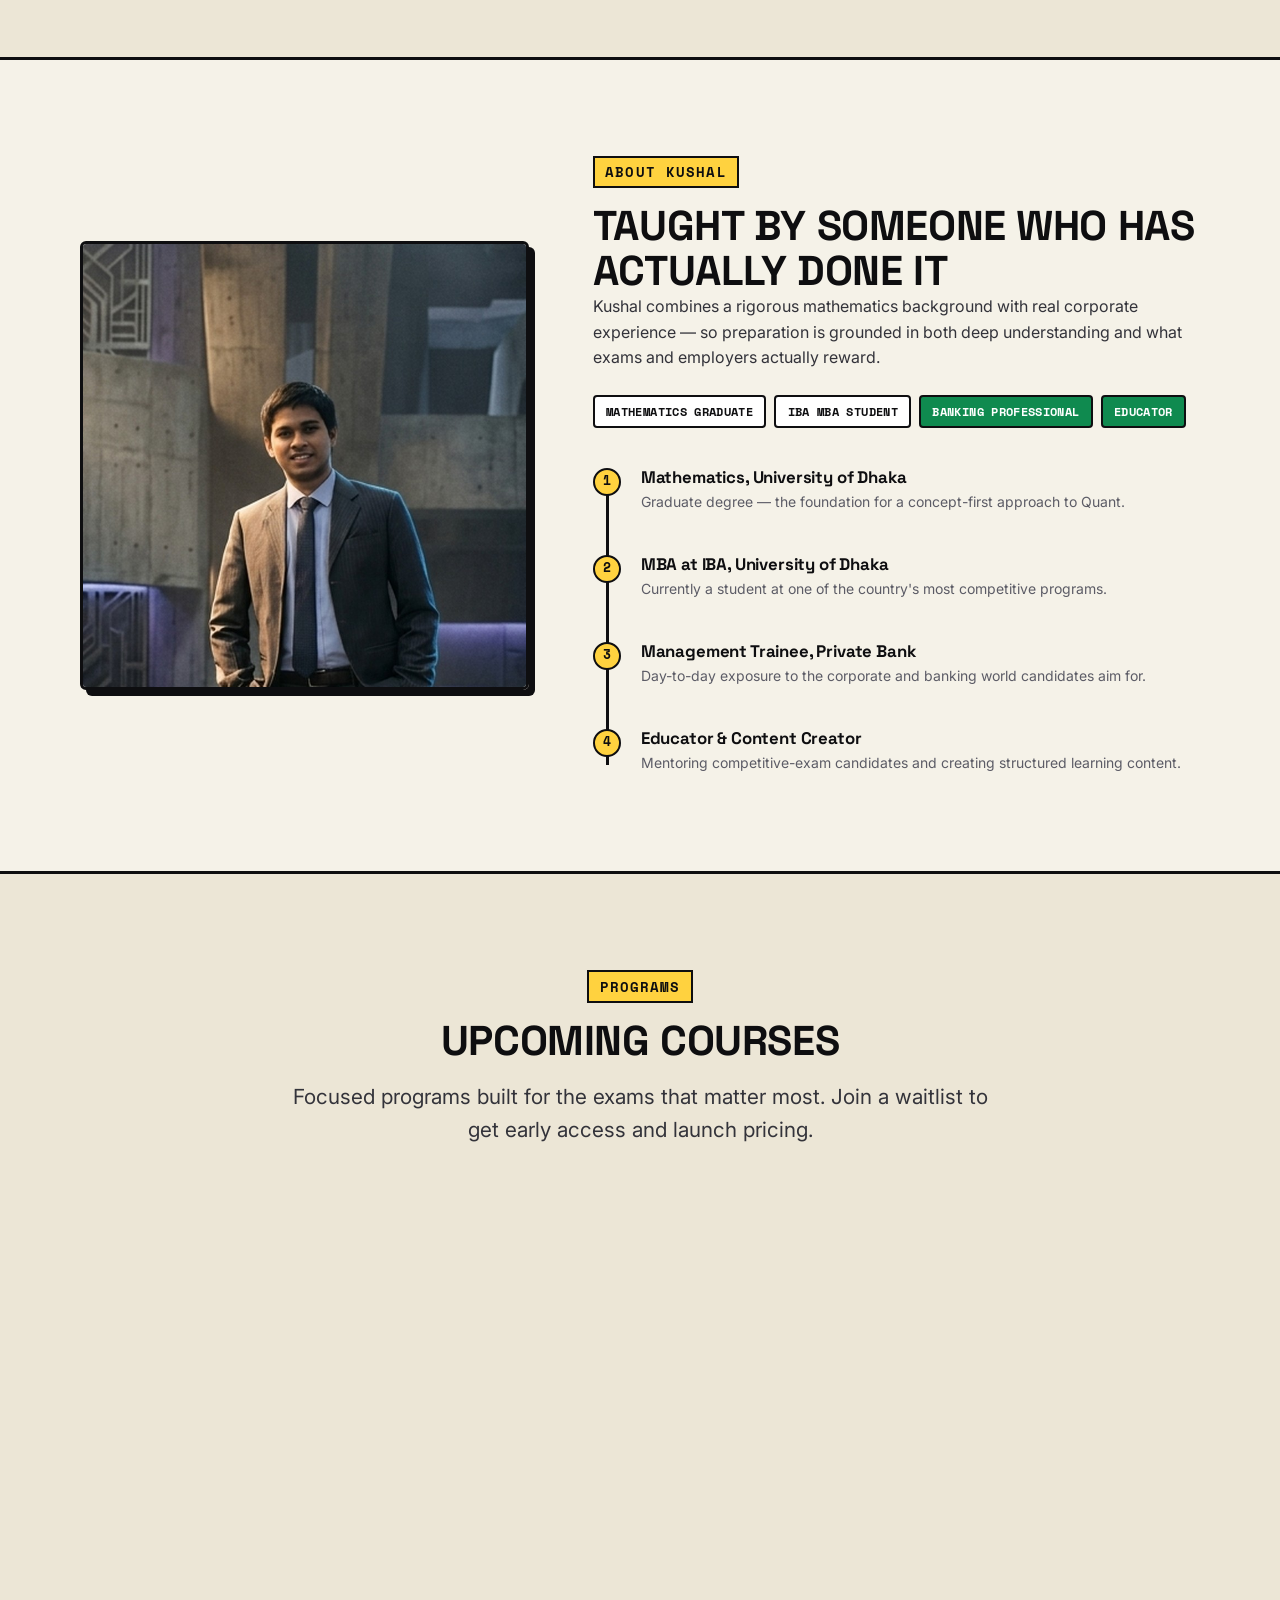
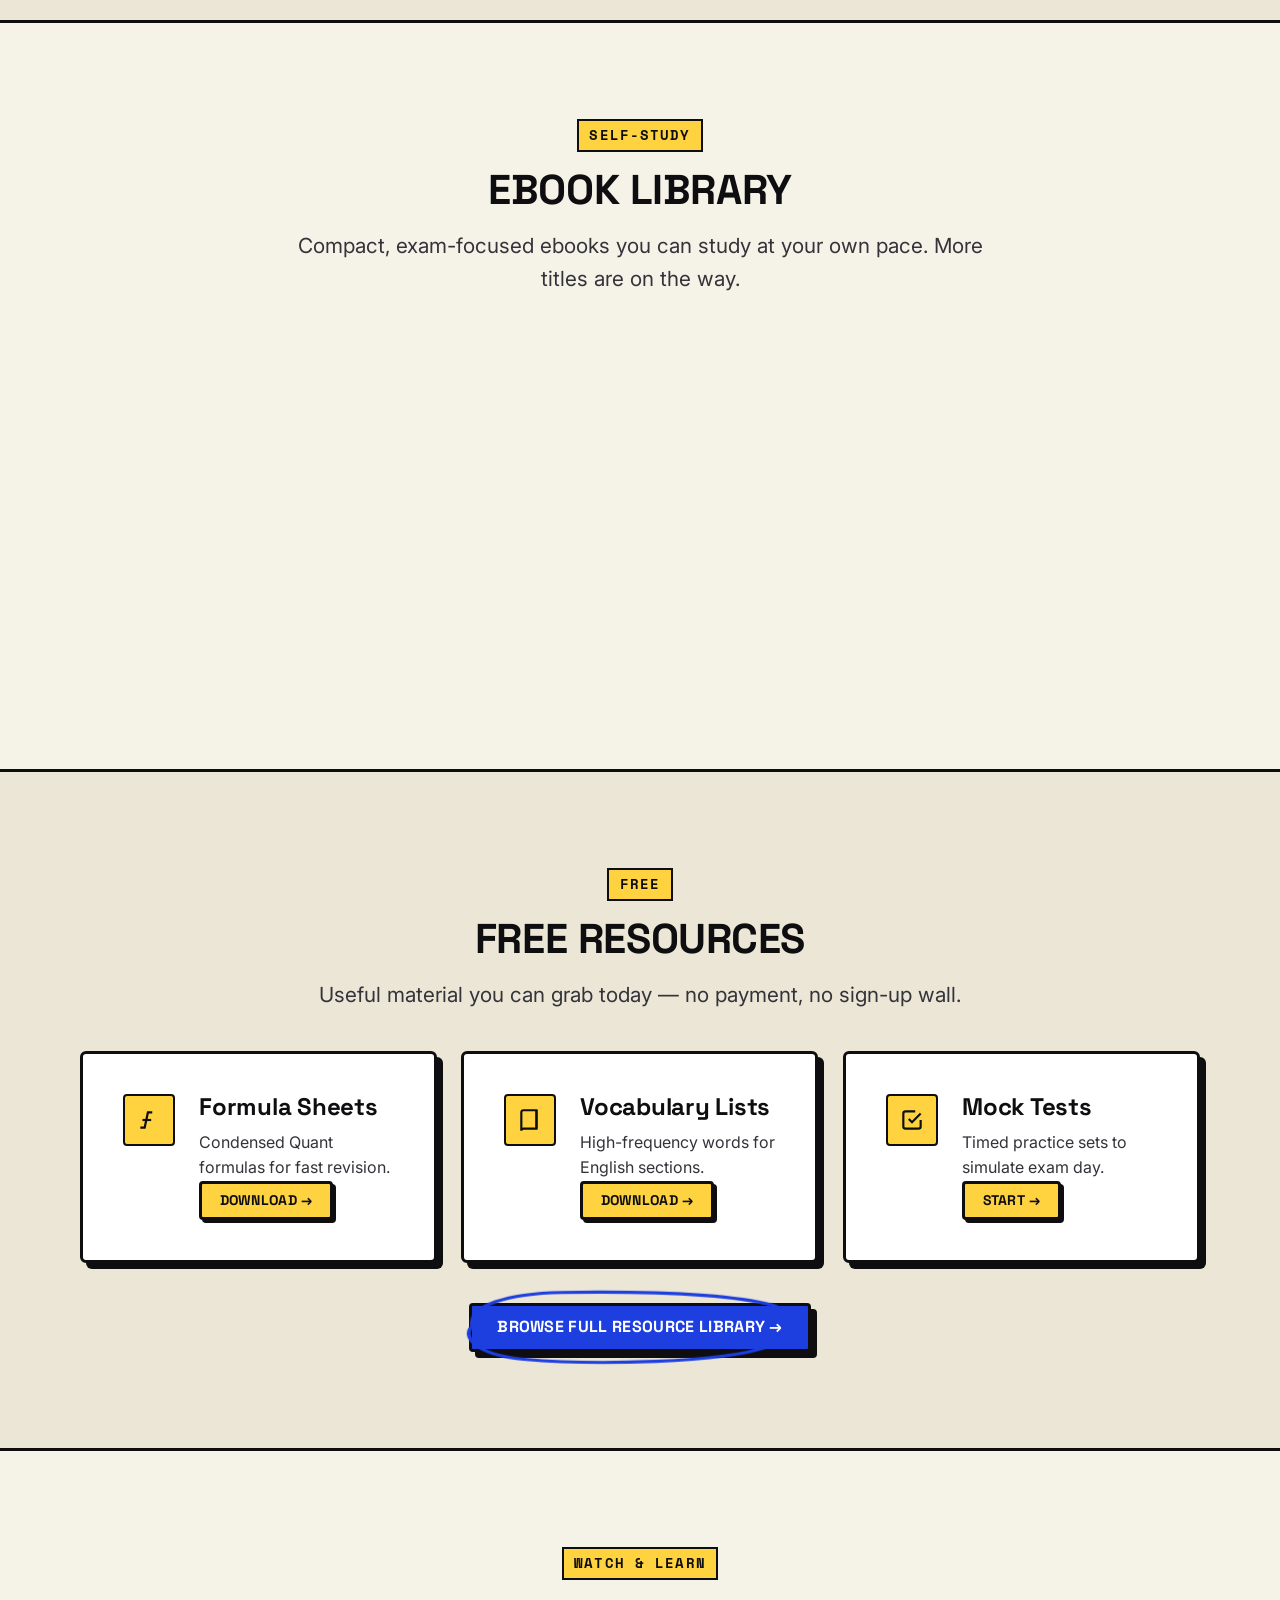
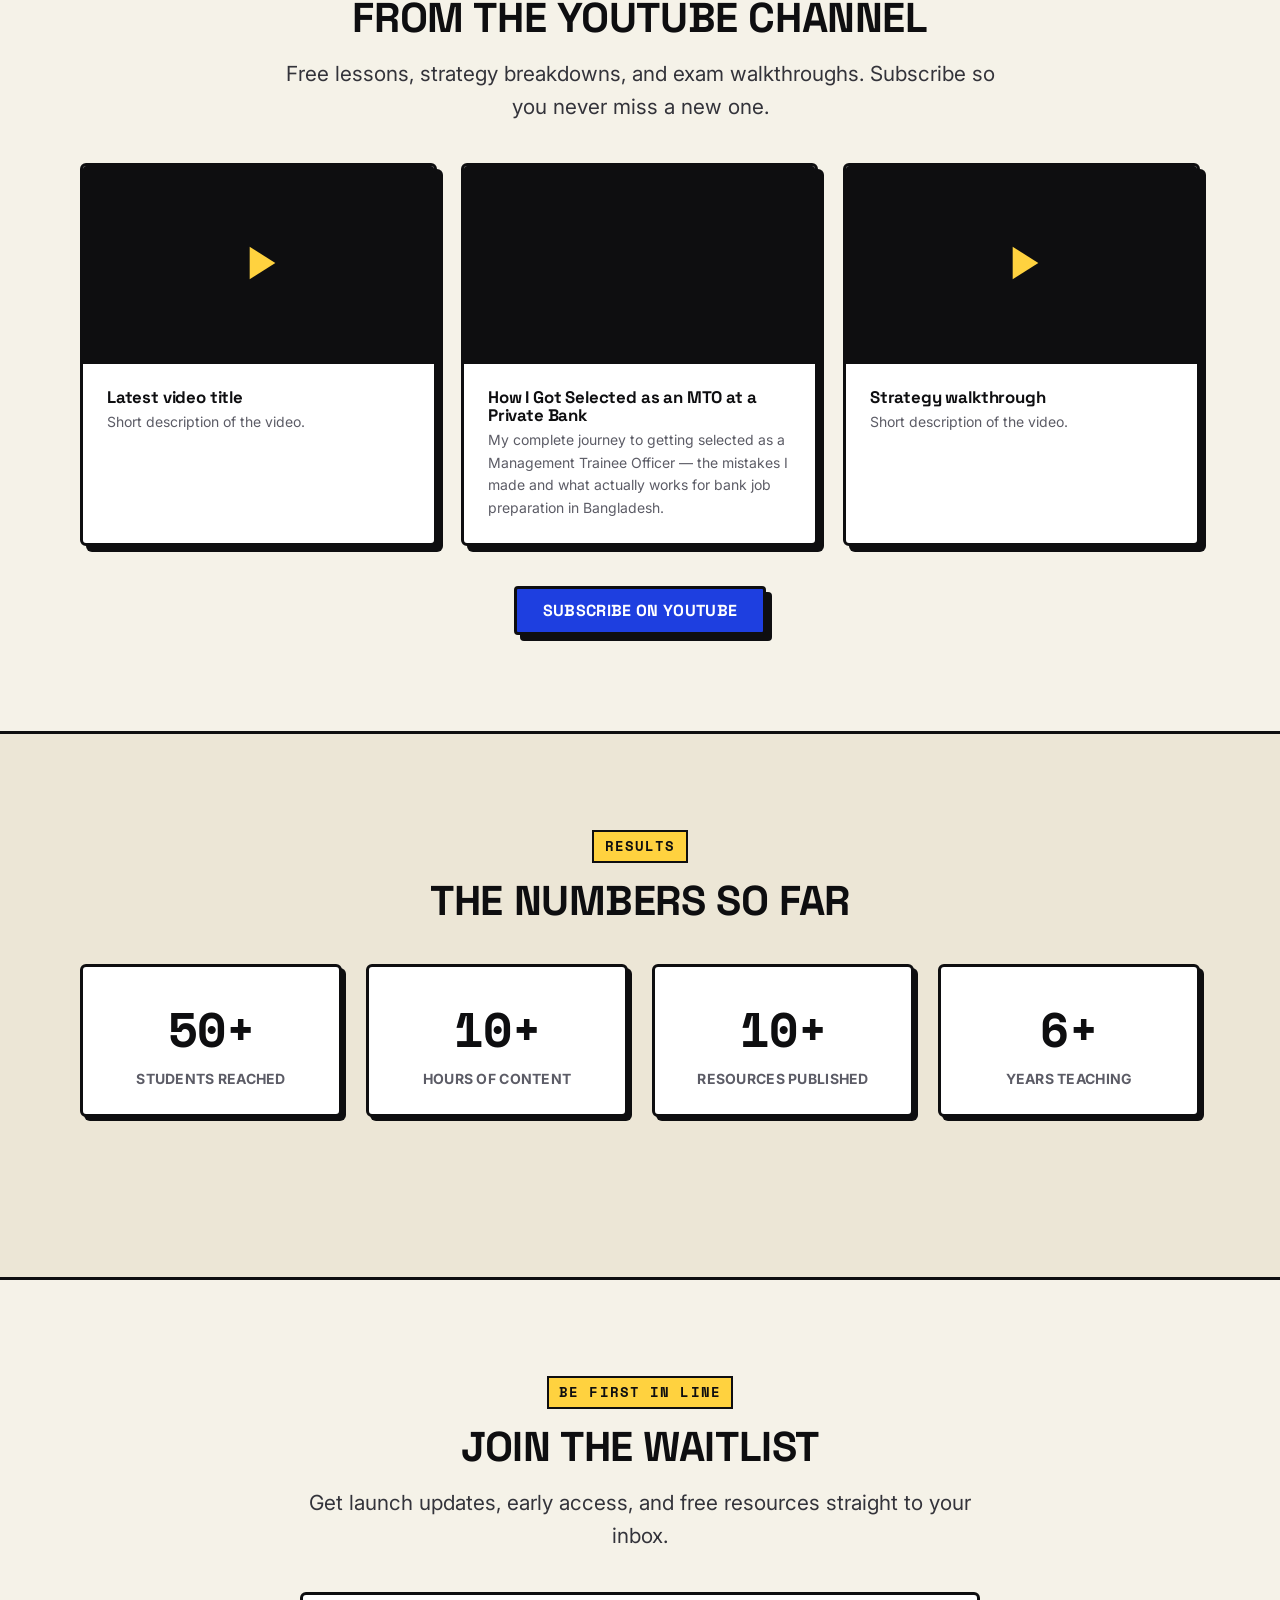
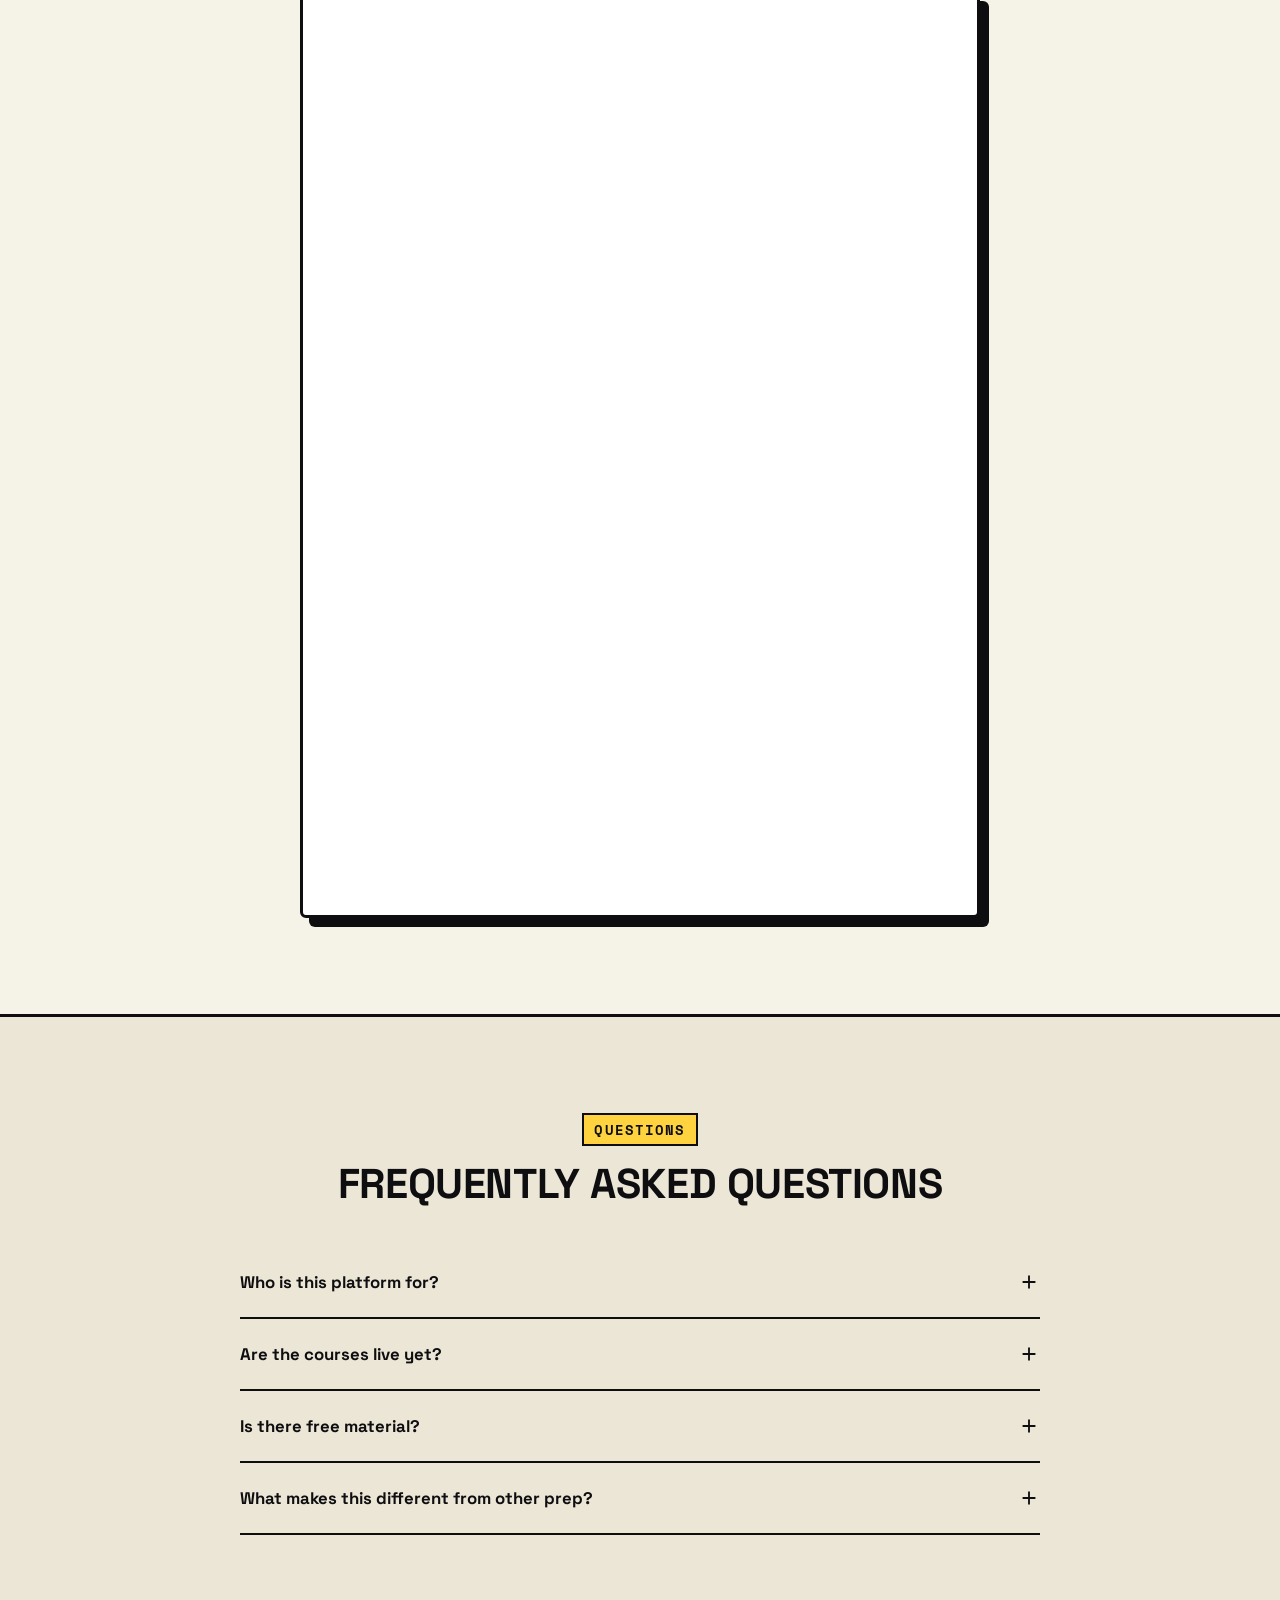
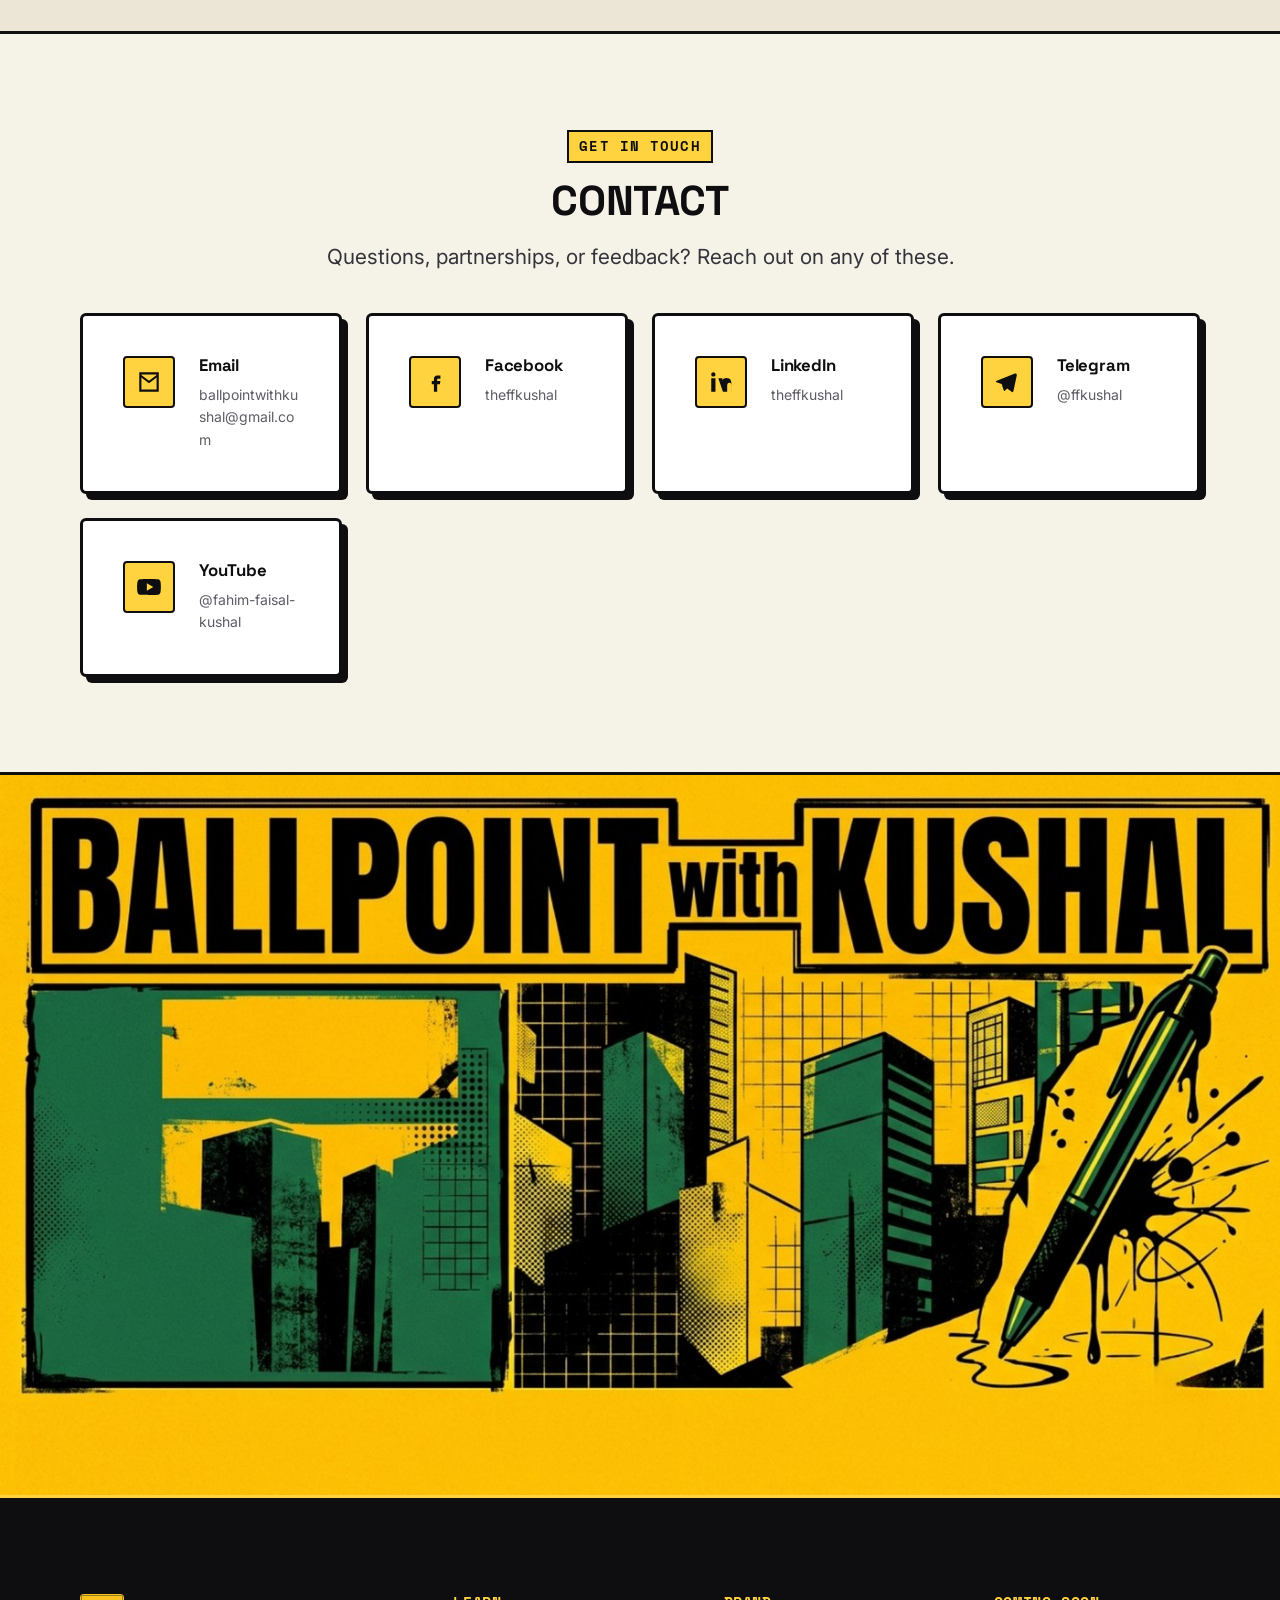
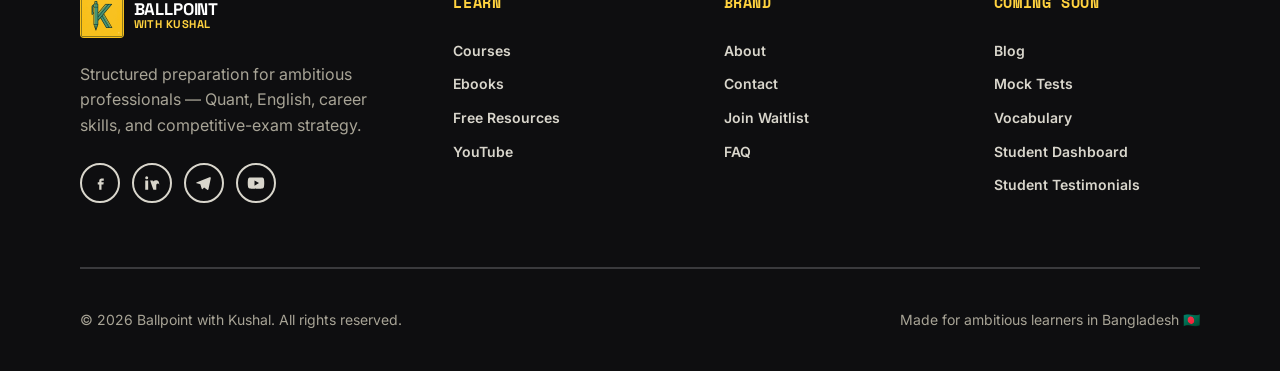
==== commit 01667bfd: "Add files via upload" ====
--- a/index.html
+++ b/index.html
@@ -31,7 +31,8 @@
   <meta name="twitter:description" content="Structured preparation for ambitious professionals." />
   <meta name="twitter:image" content="assets/images/og-image.svg" />
 
-  <link rel="icon" type="image/svg+xml" href="assets/logos/favicon.svg" />
+  <link rel="icon" type="image/png" sizes="32x32" href="assets/logos/favicon-32.png" />
+  <link rel="icon" type="image/png" sizes="64x64" href="assets/logos/favicon-64.png" />
   <meta name="theme-color" content="#0E0E10" />
 
   <!-- Fonts: Space Grotesk (display), Inter (body), Space Mono (utility/meta) -->
@@ -51,7 +52,7 @@
     "name": "Ballpoint with Kushal",
     "description": "Structured preparation for ambitious professionals — IBA MBA, bank jobs, quantitative aptitude, English, and career skills.",
     "url": "https://example.com/",
-    "logo": "https://example.com/assets/logos/logo-icon.svg",
+    "logo": "https://example.com/assets/logos/logo-icon.png",
     "founder": {
       "@type": "Person",
       "name": "Kushal",
@@ -81,7 +82,8 @@
   <header class="navbar" id="top">
     <nav class="container navbar__inner" aria-label="Primary">
       <a class="navbar__logo" href="index.html" aria-label="Ballpoint with Kushal — home">
-        <img src="assets/logos/logo-full.svg" alt="Ballpoint with Kushal" />
+        <img src="assets/logos/logo-icon.png" alt="" width="44" height="44" />
+        <span class="navbar__logo-text"><strong>BALLPOINT</strong><span>WITH KUSHAL</span></span>
       </a>
 
       <ul class="navbar__links">
@@ -331,8 +333,10 @@
             <div class="video-card__body"><h4>Latest video title</h4><p class="text-muted" style="font-size:var(--fs-small)">Short description of the video.</p></div>
           </article>
           <article class="card video-card" data-reveal data-reveal-delay="1">
-            <div class="video-card__embed"><div class="video-card__placeholder"><svg viewBox="0 0 24 24" fill="currentColor"><path d="M8 5v14l11-7z"/></svg></div></div>
-            <div class="video-card__body"><h4>Popular video title</h4><p class="text-muted" style="font-size:var(--fs-small)">Short description of the video.</p></div>
+            <div class="video-card__embed">
+              <iframe src="https://www.youtube.com/embed/jUjMprQMqVg" title="How I Got Selected as an MTO at a Private Bank" loading="lazy" allowfullscreen></iframe>
+            </div>
+            <div class="video-card__body"><h4>How I Got Selected as an MTO at a Private Bank</h4><p class="text-muted" style="font-size:var(--fs-small)">My complete journey to getting selected as a Management Trainee Officer — the mistakes I made and what actually works for bank job preparation in Bangladesh.</p></div>
           </article>
           <article class="card video-card" data-reveal data-reveal-delay="2">
             <div class="video-card__embed"><div class="video-card__placeholder"><svg viewBox="0 0 24 24" fill="currentColor"><path d="M8 5v14l11-7z"/></svg></div></div>
@@ -346,19 +350,48 @@
     </section>
 
     <!-- ==================================================================
-         SECTION 8 — TESTIMONIALS + STATS  (rendered from testimonials.json)
-         NOTE: the JSON currently holds PLACEHOLDERS. Replace with REAL quotes
-         and REAL numbers before launch, or remove this section.
+         SECTION 8 — RESULTS (STATS)
+         Stats are real (confirmed by site owner) and rendered from
+         data/testimonials.json -> stats array. Counts up via animations.js
+         when scrolled into view.
+
+         The "What students say" testimonial carousel that used to live
+         here has been intentionally hidden — see the HTML comment block
+         immediately below for how to bring it back. It is NOT deleted,
+         just commented out, so nothing needs to be rebuilt later.
          ================================================================== -->
     <section class="section section--alt" id="testimonials" aria-labelledby="tst-title">
       <div class="container">
+        <div class="section-head section-head--center" data-reveal>
+          <span class="eyebrow">Results</span>
+          <h2 id="tst-title">The Numbers So Far</h2>
+        </div>
         <div class="stats" data-stats></div>
-
-        <div class="section-head section-head--center" data-reveal>
-          <span class="eyebrow">Results</span>
-          <h2 id="tst-title">What students say</h2>
-        </div>
-
+      </div>
+    </section>
+
+    <!-- ==================================================================
+         REVIVAL NOTE — "What students say" testimonial carousel
+         ------------------------------------------------------------------
+         Hidden as of June 2026 until there are real, permissioned
+         testimonials to show (see the _comment in data/testimonials.json
+         — publishing invented quotes is misleading and was flagged
+         earlier as something to avoid).
+
+         TO BRING THIS BACK:
+         1. Add real testimonials to the "testimonials" array in
+            data/testimonials.json, e.g.:
+              { "name": "...", "role": "...", "quote": "..." }
+         2. Delete this comment's opening marker above and the closing
+            marker right before SECTION 9, to un-comment the block below.
+         3. That's it — main.js and forms.js already know how to render
+            and wire up the carousel; nothing else needs to change.
+
+    <section class="section section--alt" aria-labelledby="tst-title-2">
+      <div class="container">
+        <div class="section-head section-head--center" data-reveal>
+          <h2 id="tst-title-2">What students say</h2>
+        </div>
         <div class="carousel" tabindex="0" aria-roledescription="carousel" aria-label="Student testimonials">
           <div class="carousel__track" data-testimonials></div>
           <div class="carousel__controls">
@@ -369,6 +402,7 @@
         </div>
       </div>
     </section>
+    -->
 
     <!-- ==================================================================
          SECTION 9 — NEWSLETTER / WAITLIST
@@ -381,32 +415,21 @@
           <p>Get launch updates, early access, and free resources straight to your inbox.</p>
         </div>
 
-        <div class="form-card mx-auto" data-reveal>
-          <form data-form action="#" method="post" novalidate>
-            <div class="form-field">
-              <label for="wl-name">Full name</label>
-              <input id="wl-name" name="name" type="text" placeholder="Your name" required autocomplete="name" />
-            </div>
-            <div class="form-field">
-              <label for="wl-email">Email address</label>
-              <input id="wl-email" name="email" type="email" placeholder="you@example.com" required autocomplete="email" />
-            </div>
-            <div class="form-field">
-              <label for="wl-exam">Target exam</label>
-              <select id="wl-exam" name="target_exam" required>
-                <option value="" disabled selected>Select your goal</option>
-                <option>IBA MBA</option>
-                <option>Bank Job</option>
-                <option>Government / BCS</option>
-                <option>English Improvement</option>
-                <option>Quantitative Aptitude</option>
-                <option>Other</option>
-              </select>
-            </div>
-            <button class="btn btn--primary btn--full" type="submit">Join Waitlist</button>
-            <p class="form-note">No spam. Unsubscribe anytime. Your details are only used to send updates.</p>
-          </form>
-          <div class="form-success mt-md">✓ You're on the list! Check your inbox soon.</div>
+        <div class="form-card form-card--embed mx-auto" data-reveal>
+          <!-- This is the real, live Google Form — submissions actually
+               arrive in your Google Sheet/responses. Google Forms can't
+               be restyled to match the site's neobrutalist look (no CSS
+               access inside the iframe), so this card frame exists to at
+               least give it a bordered, on-brand container. If you ever
+               want the form's own look-and-feel to change, edit it at
+               https://forms.gle/URoY76LWg1quVmiu6 — anything you change
+               there (fields, text, options) updates here automatically,
+               no code edit needed. -->
+          <iframe
+            class="gform-embed"
+            src="https://docs.google.com/forms/d/e/1FAIpQLSeefVOcjDYRGt6S8_hWz9qhia_syLVfiWj47wy4l8Yt_O4XeA/viewform?embedded=true"
+            title="Join the Ballpoint with Kushal waitlist"
+            loading="lazy">Loading…</iframe>
         </div>
       </div>
     </section>
@@ -495,10 +518,16 @@
        SECTION 12 — FOOTER
        ==================================================================== -->
   <footer class="footer" aria-label="Footer">
+    <div class="footer__poster">
+      <img src="assets/images/footer-poster.jpg" alt="Ballpoint with Kushal — brand artwork" loading="lazy" />
+    </div>
     <div class="container">
       <div class="footer__grid">
         <div class="footer__brand">
-          <img src="assets/logos/logo-full.svg" alt="Ballpoint with Kushal" />
+          <div class="footer__logo">
+            <img src="assets/logos/logo-icon.png" alt="" width="44" height="44" />
+            <span class="navbar__logo-text footer__logo-text"><strong>BALLPOINT</strong><span>WITH KUSHAL</span></span>
+          </div>
           <p>Structured preparation for ambitious professionals — Quant, English, career skills, and competitive-exam strategy.</p>
           <div class="footer__socials">
             <a href="https://www.facebook.com/theffkushal/" target="_blank" rel="noopener" aria-label="Facebook"><svg viewBox="0 0 24 24" fill="currentColor"><path d="M14 9h3V6h-3c-1.7 0-3 1.3-3 3v2H9v3h2v7h3v-7h2.5l.5-3H14V9z"/></svg></a>
@@ -528,6 +557,7 @@
           <a href="#" aria-disabled="true">Mock Tests</a>
           <a href="#" aria-disabled="true">Vocabulary</a>
           <a href="#" aria-disabled="true">Student Dashboard</a>
+          <a href="#" aria-disabled="true">Student Testimonials</a>
         </div>
       </div>
 
--- a/css/components.css
+++ b/css/components.css
@@ -92,8 +92,11 @@
   transition: background var(--transition);
 }
 .navbar__inner { height: 100%; display: flex; align-items: center; justify-content: space-between; gap: var(--space-md); }
-.navbar__logo { display: flex; align-items: center; }
-.navbar__logo img { height: 44px; width: auto; }
+.navbar__logo { display: flex; align-items: center; gap: 0.6rem; }
+.navbar__logo img { height: 44px; width: 44px; flex-shrink: 0; }
+.navbar__logo-text { display: flex; flex-direction: column; line-height: 1.05; font-family: var(--font-display); }
+.navbar__logo-text strong { font-size: 1.05rem; font-weight: 700; color: var(--ink); letter-spacing: -0.01em; }
+.navbar__logo-text span { font-size: 0.7rem; font-weight: 700; color: var(--ballpoint); letter-spacing: 0.04em; }
 
 .navbar__links { display: flex; align-items: center; gap: 1.75rem; }
 .navbar__links a {
@@ -242,6 +245,27 @@
 }
 .ebook-card__cover span { display: block; font-family: var(--font-mono); font-size: var(--fs-small); font-weight: 600; opacity: 0.9; margin-top: 0.5rem; text-transform: none; }
 
+/* ----------------------------- COMING SOON CARD ---------------------------
+   Shown in place of Courses/Ebooks grids when their data file is empty.
+   Spans the full grid width via grid-column so it reads as an intentional
+   message, not a half-rendered layout. */
+.coming-soon-card {
+  grid-column: 1 / -1;
+  text-align: center;
+  background: var(--white); border: var(--border-w) dashed var(--ink);
+  border-radius: var(--radius-md); padding: var(--space-xl) var(--space-lg);
+  box-shadow: var(--shadow-sm);
+}
+.coming-soon-card__tag {
+  display: inline-block; font-family: var(--font-mono); font-size: 0.75rem; font-weight: 700;
+  text-transform: uppercase; letter-spacing: 0.06em;
+  background: var(--exam-yellow); color: var(--ink);
+  border: 2px solid var(--ink); border-radius: var(--radius-sm);
+  padding: 0.25rem 0.7rem; margin-bottom: var(--space-md);
+}
+.coming-soon-card h3 { margin-bottom: 0.5rem; }
+.coming-soon-card p { max-width: 48ch; margin-inline: auto; margin-bottom: var(--space-md); }
+
 /* ----------------------------- RESOURCE CARDS ------------------------------ */
 .resource-card { display: flex; align-items: flex-start; gap: var(--space-md); min-width: 0; }
 .resource-card .card__icon { margin-bottom: 0; flex-shrink: 0; }
@@ -294,6 +318,23 @@
   border-radius: var(--radius-md); padding: clamp(1.5rem, 4vw, var(--space-xl));
   box-shadow: var(--shadow-lg); max-width: 560px;
 }
+/* Wider + no padding so the embedded Google Form's own internal spacing
+   doesn't double up with ours, and it has room to breathe at its natural
+   width instead of looking squeezed. */
+.form-card--embed {
+  max-width: 680px;
+  padding: 0;
+  overflow: hidden;
+}
+.gform-embed {
+  display: block;
+  width: 100%;
+  height: 920px;
+  border: none;
+}
+@media (max-width: 560px) {
+  .gform-embed { height: 1080px; } /* form fields stack taller on narrow screens */
+}
 .form-field { margin-bottom: var(--space-md); text-align: left; }
 .form-field label { display: block; font-family: var(--font-mono); font-size: var(--fs-small); font-weight: 700; margin-bottom: 0.4rem; text-transform: uppercase; }
 .form-field input, .form-field select, .form-field textarea {
@@ -322,9 +363,15 @@
 .faq__a p { padding-bottom: var(--space-md); color: var(--color-text-soft); }
 
 /* --------------------------------- FOOTER ---------------------------------- */
-.footer { background: var(--ink); color: #D9D6CC; padding-block: var(--space-2xl) var(--space-lg); border-top: var(--border-w) solid var(--ink); }
+.footer { background: var(--ink); color: #D9D6CC; padding-block: 0 var(--space-lg); border-top: var(--border-w) solid var(--ink); }
+.footer__poster { width: 100%; border-bottom: var(--border-w) solid var(--exam-yellow); line-height: 0; }
+.footer__poster img { width: 100%; height: auto; display: block; }
+.footer .container { padding-top: var(--space-2xl); }
 .footer__grid { display: grid; grid-template-columns: 1.5fr 1fr 1fr 1fr; gap: var(--space-xl); }
-.footer__brand img { height: 40px; filter: brightness(0) invert(1); margin-bottom: var(--space-md); }
+.footer__logo { display: flex; align-items: center; gap: 0.6rem; margin-bottom: var(--space-md); }
+.footer__logo img { height: 44px; width: 44px; flex-shrink: 0; border-radius: var(--radius-sm); }
+.footer__logo-text strong { color: var(--white); }
+.footer__logo-text span { color: var(--exam-yellow); }
 .footer__brand p { color: #A8A496; max-width: 32ch; }
 .footer h4 { color: var(--exam-yellow); font-size: 0.95rem; margin-bottom: var(--space-md); font-family: var(--font-mono); letter-spacing: 0.04em; text-transform: uppercase; }
 .footer__col a { display: block; padding: 0.35rem 0; color: #D9D6CC; font-size: var(--fs-small); font-weight: 600; transition: color var(--transition); }
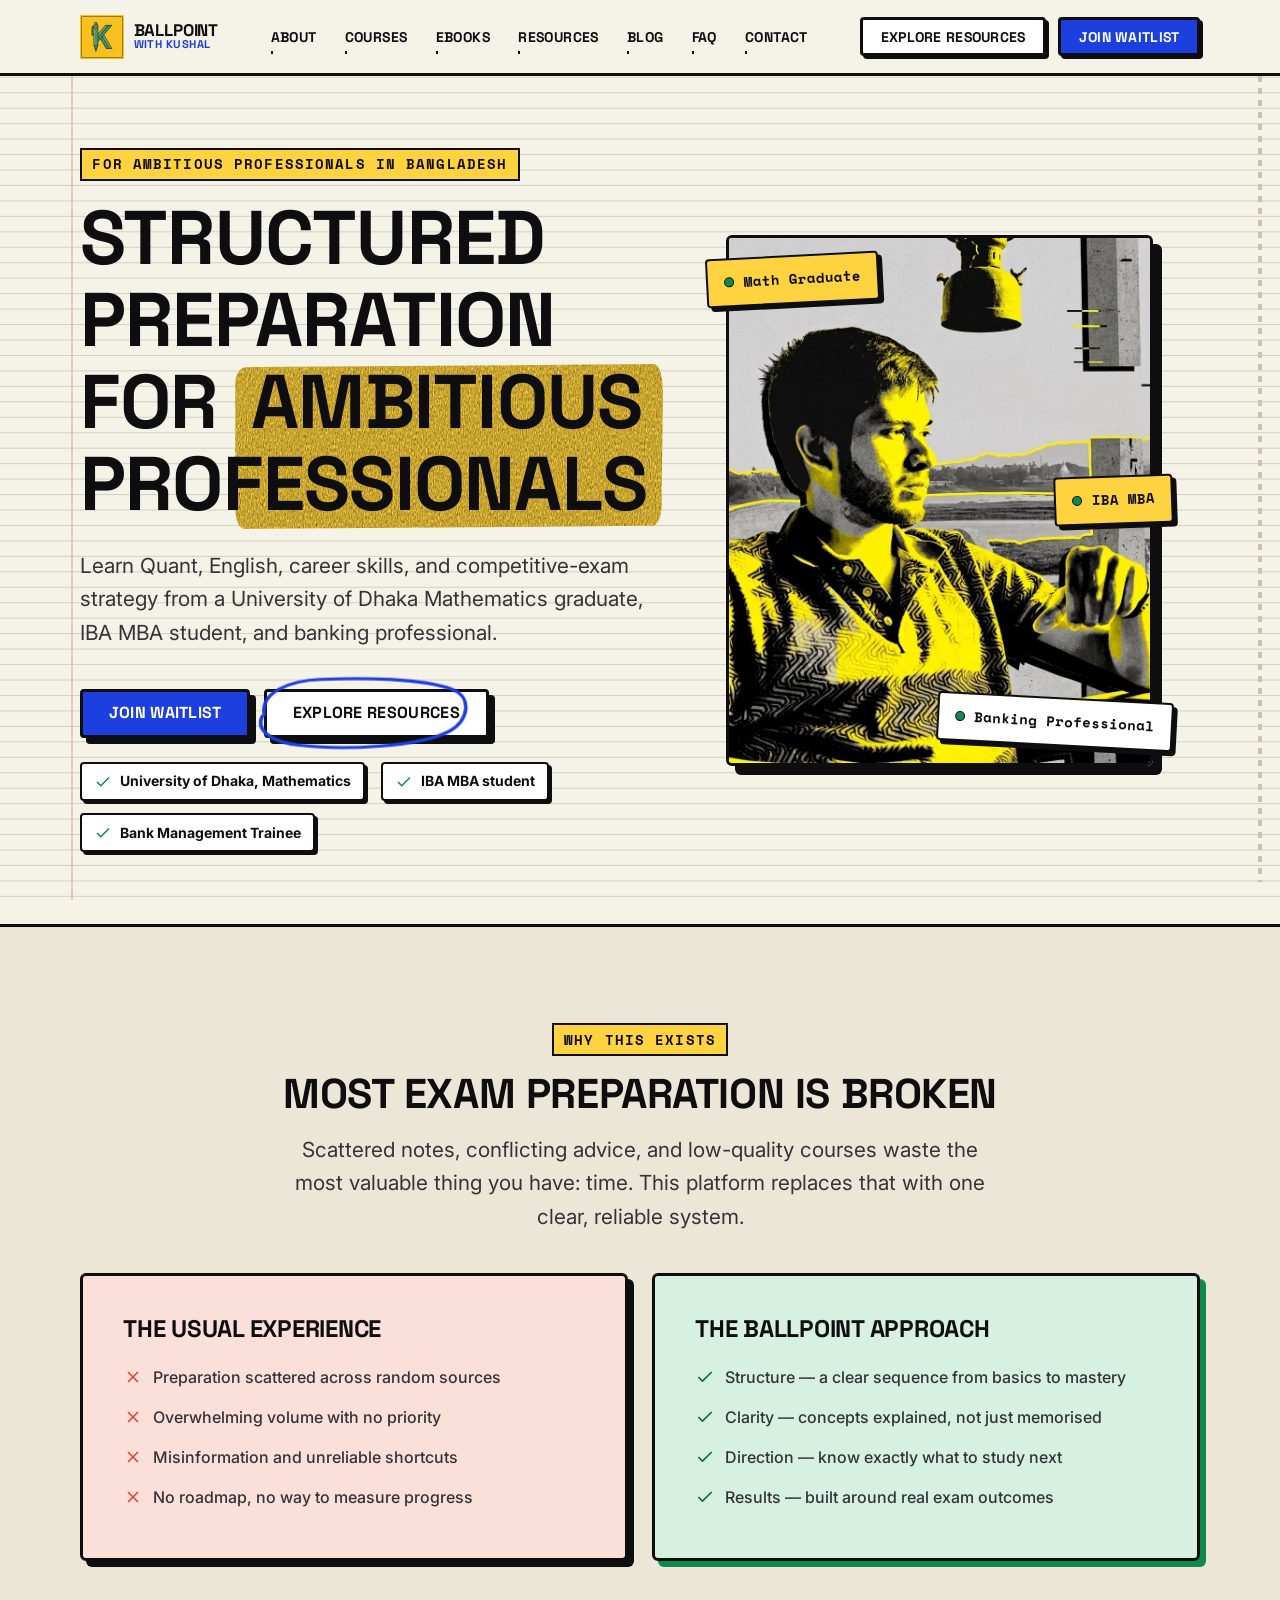
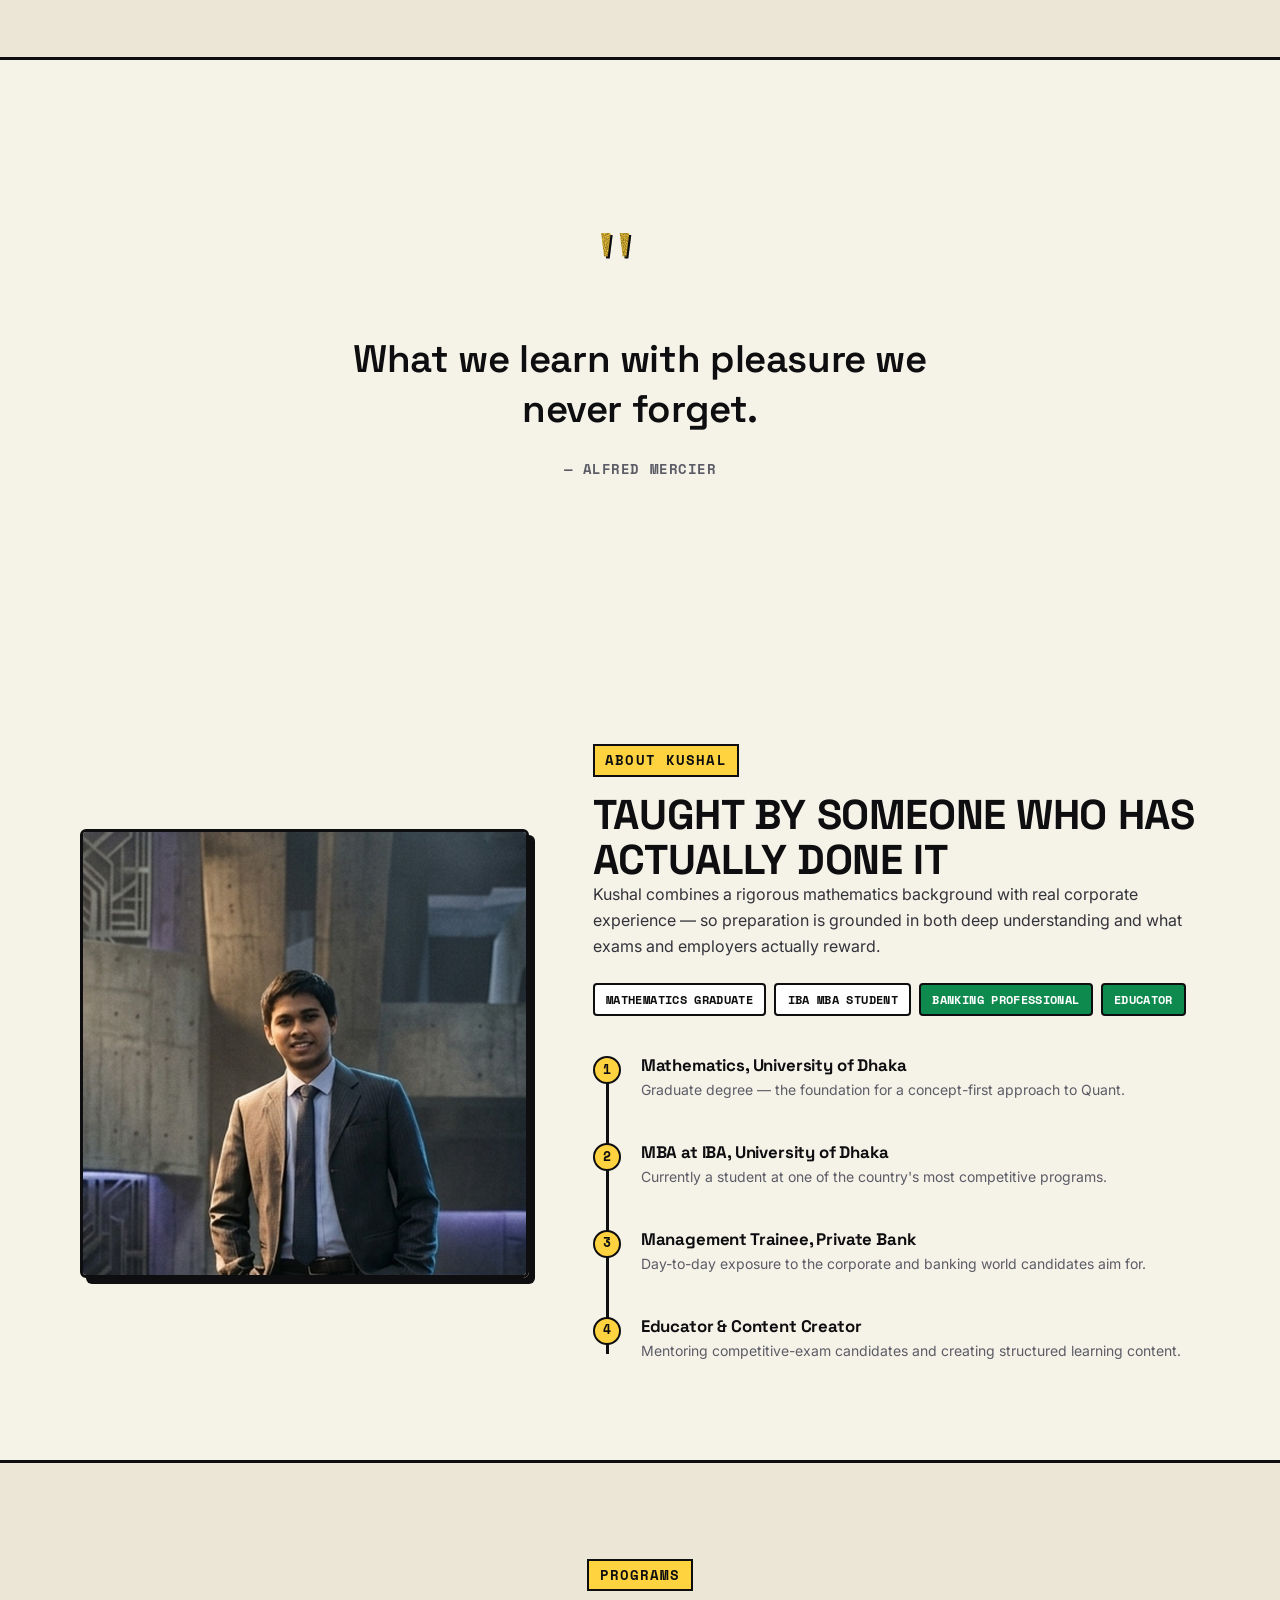
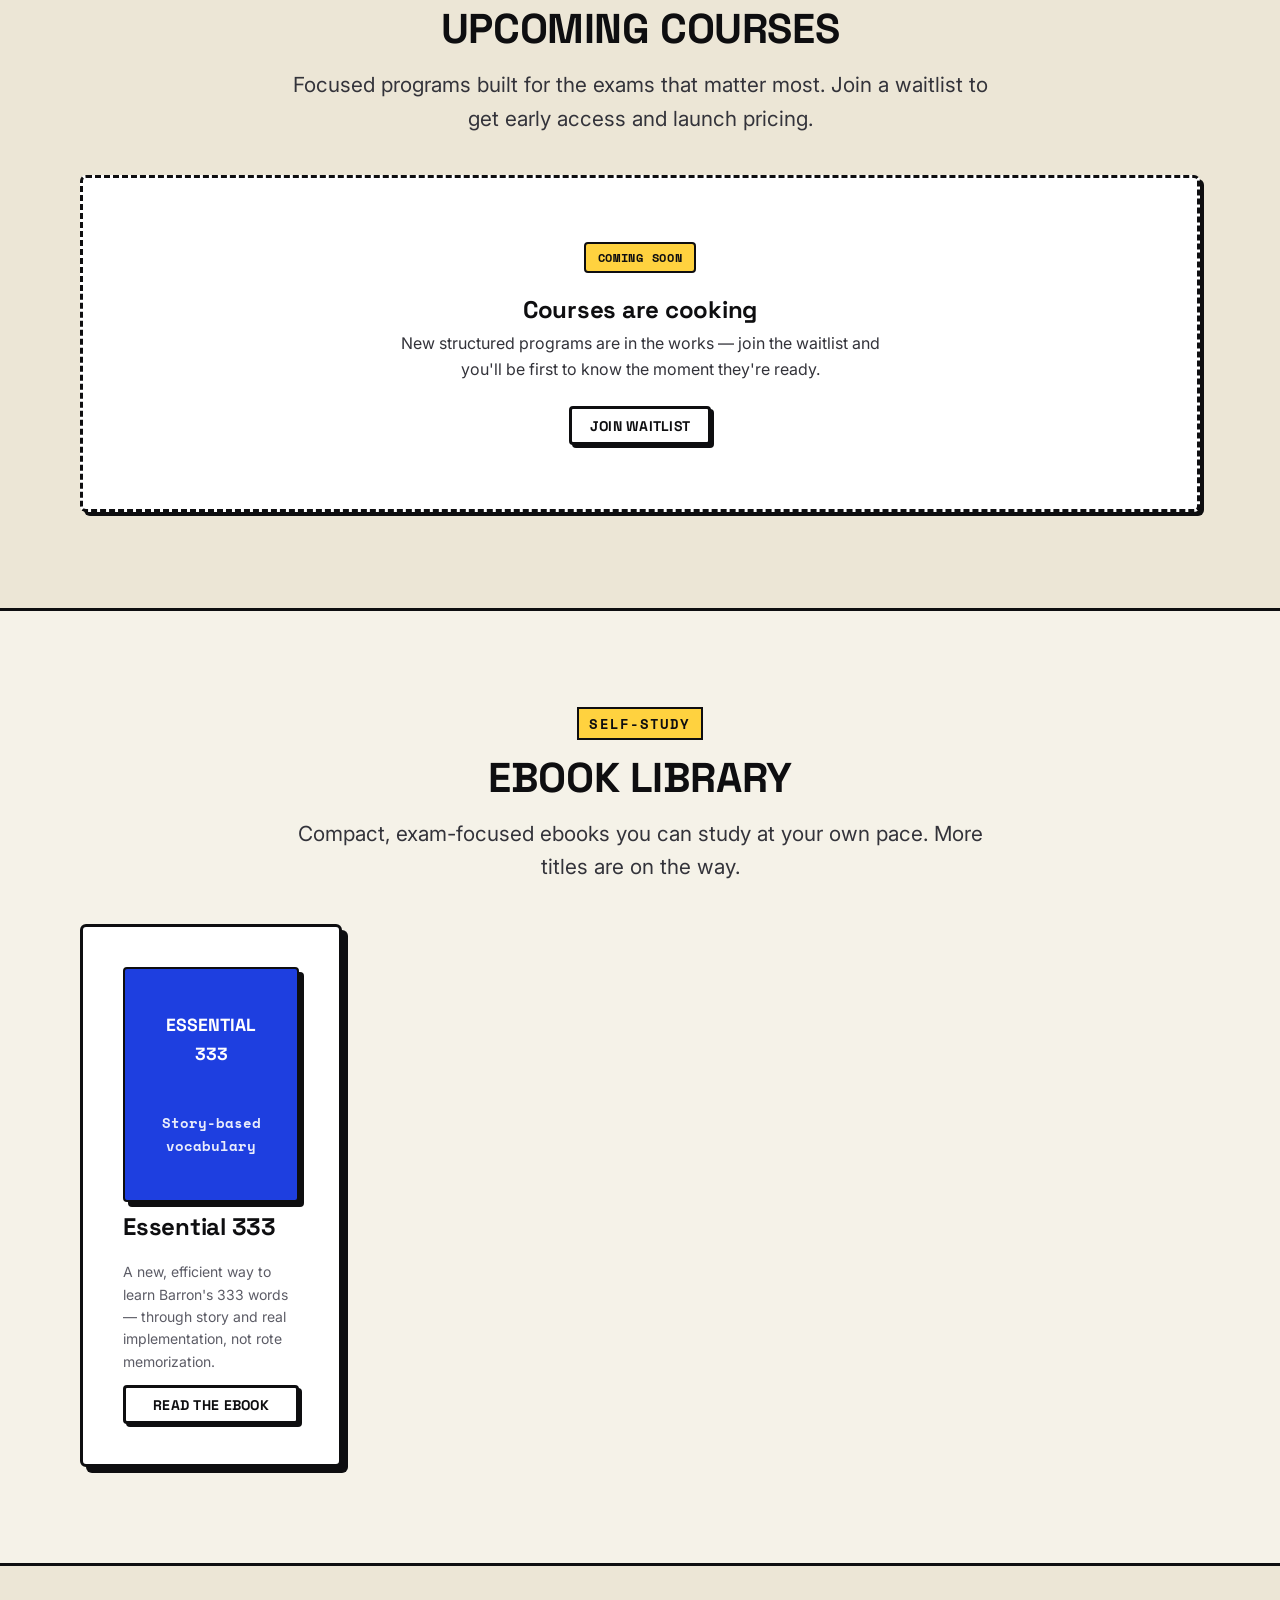
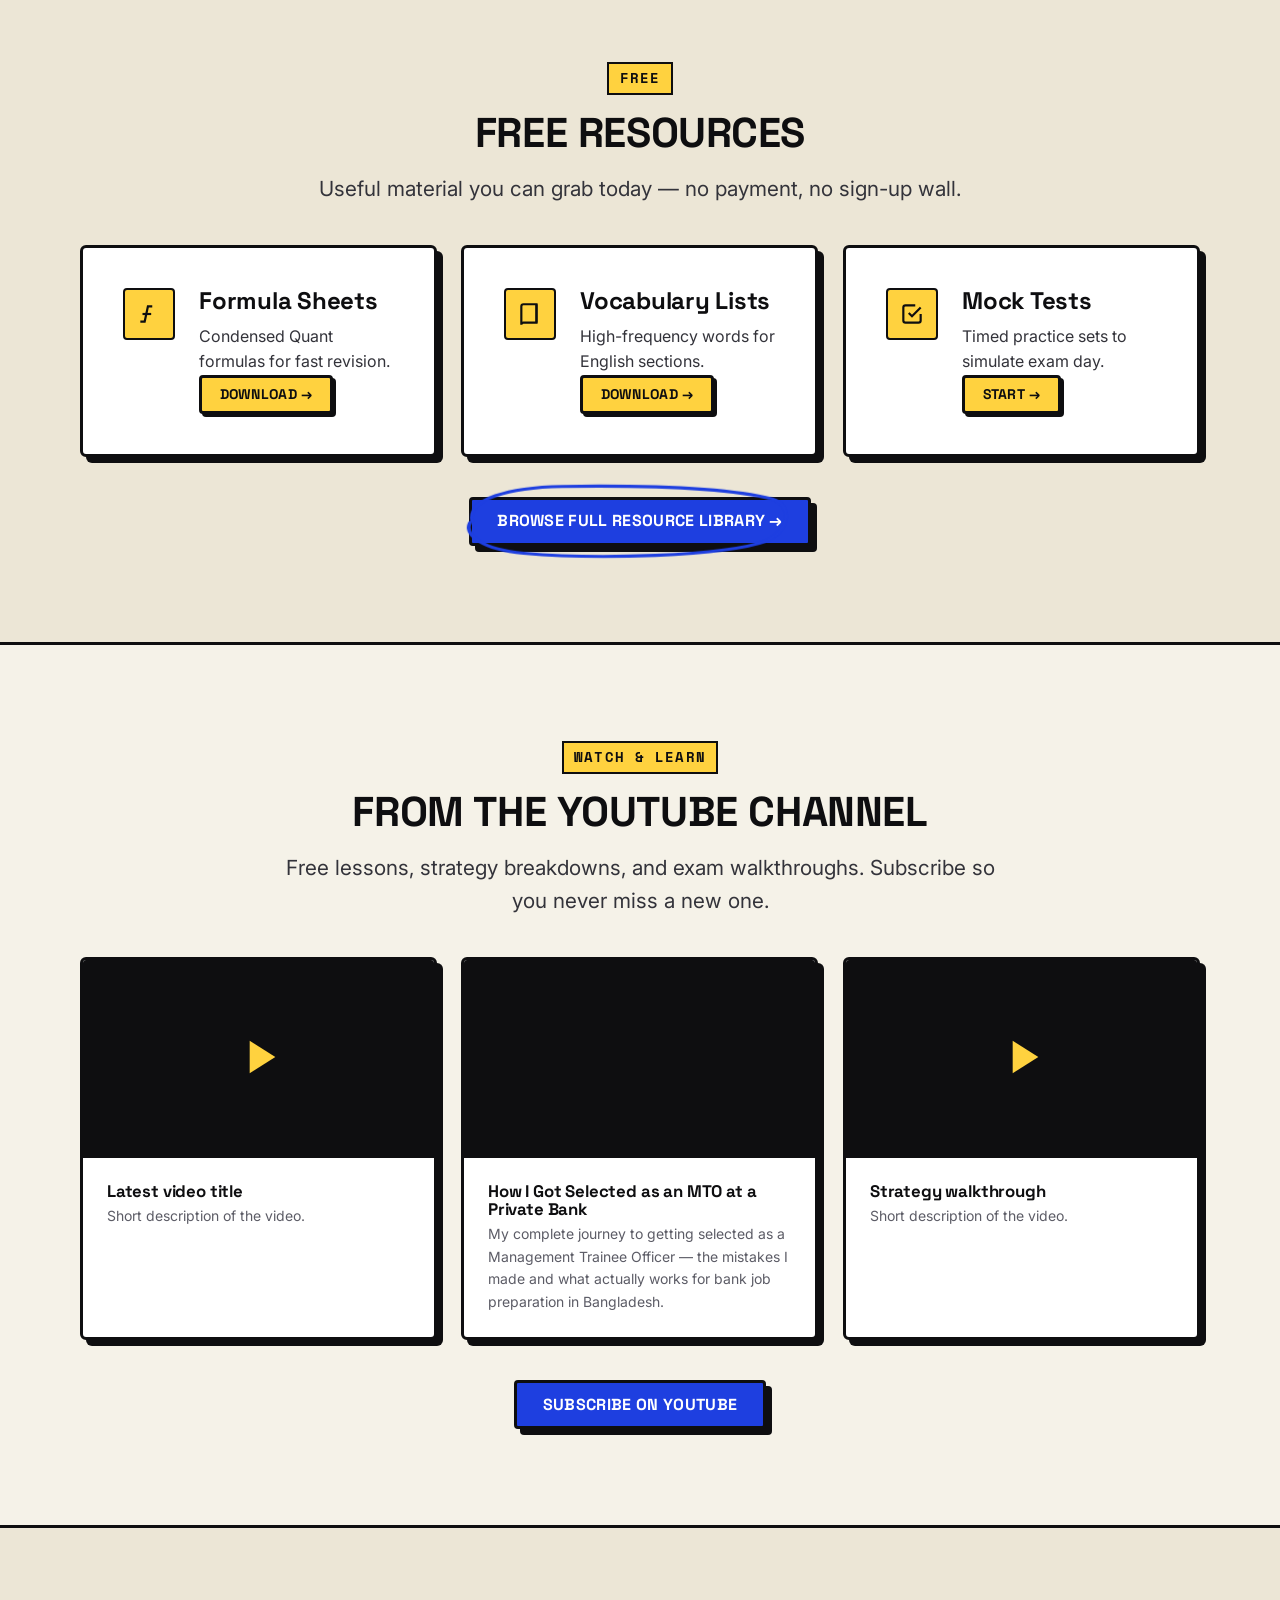
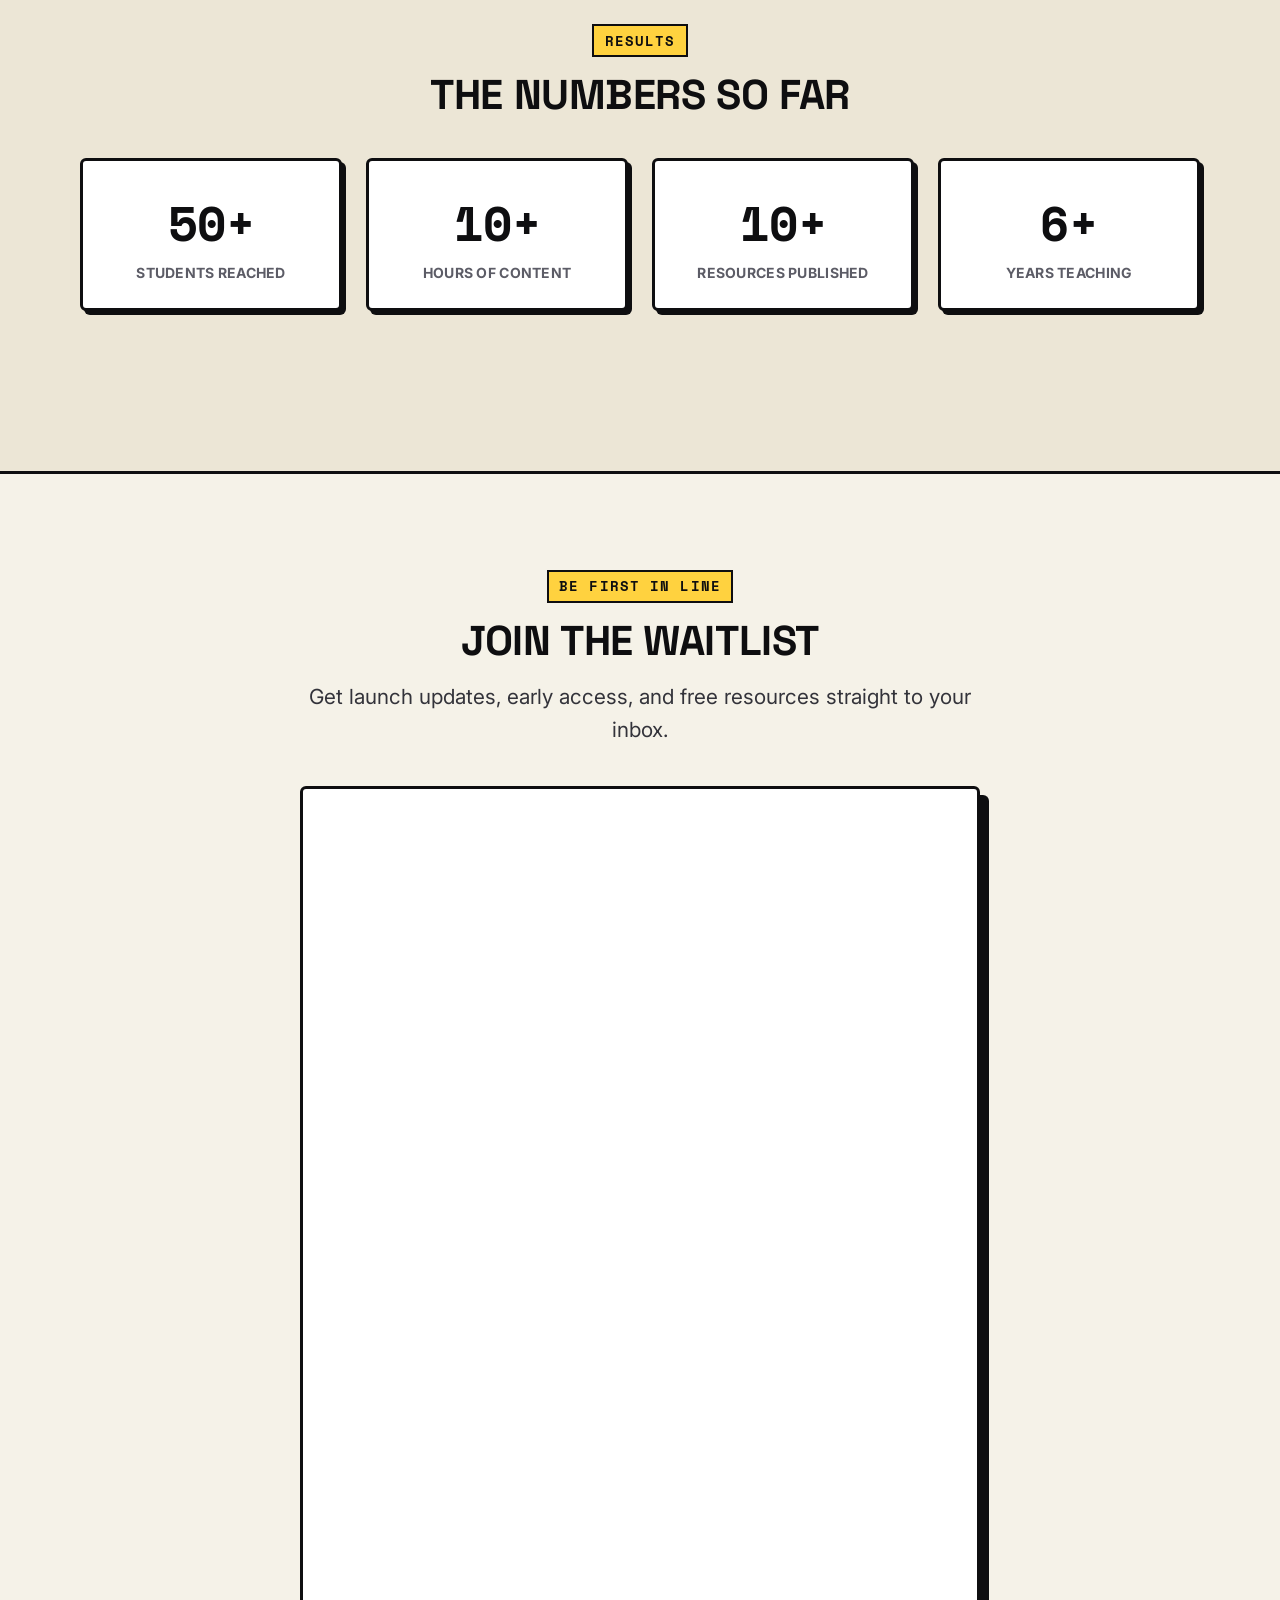
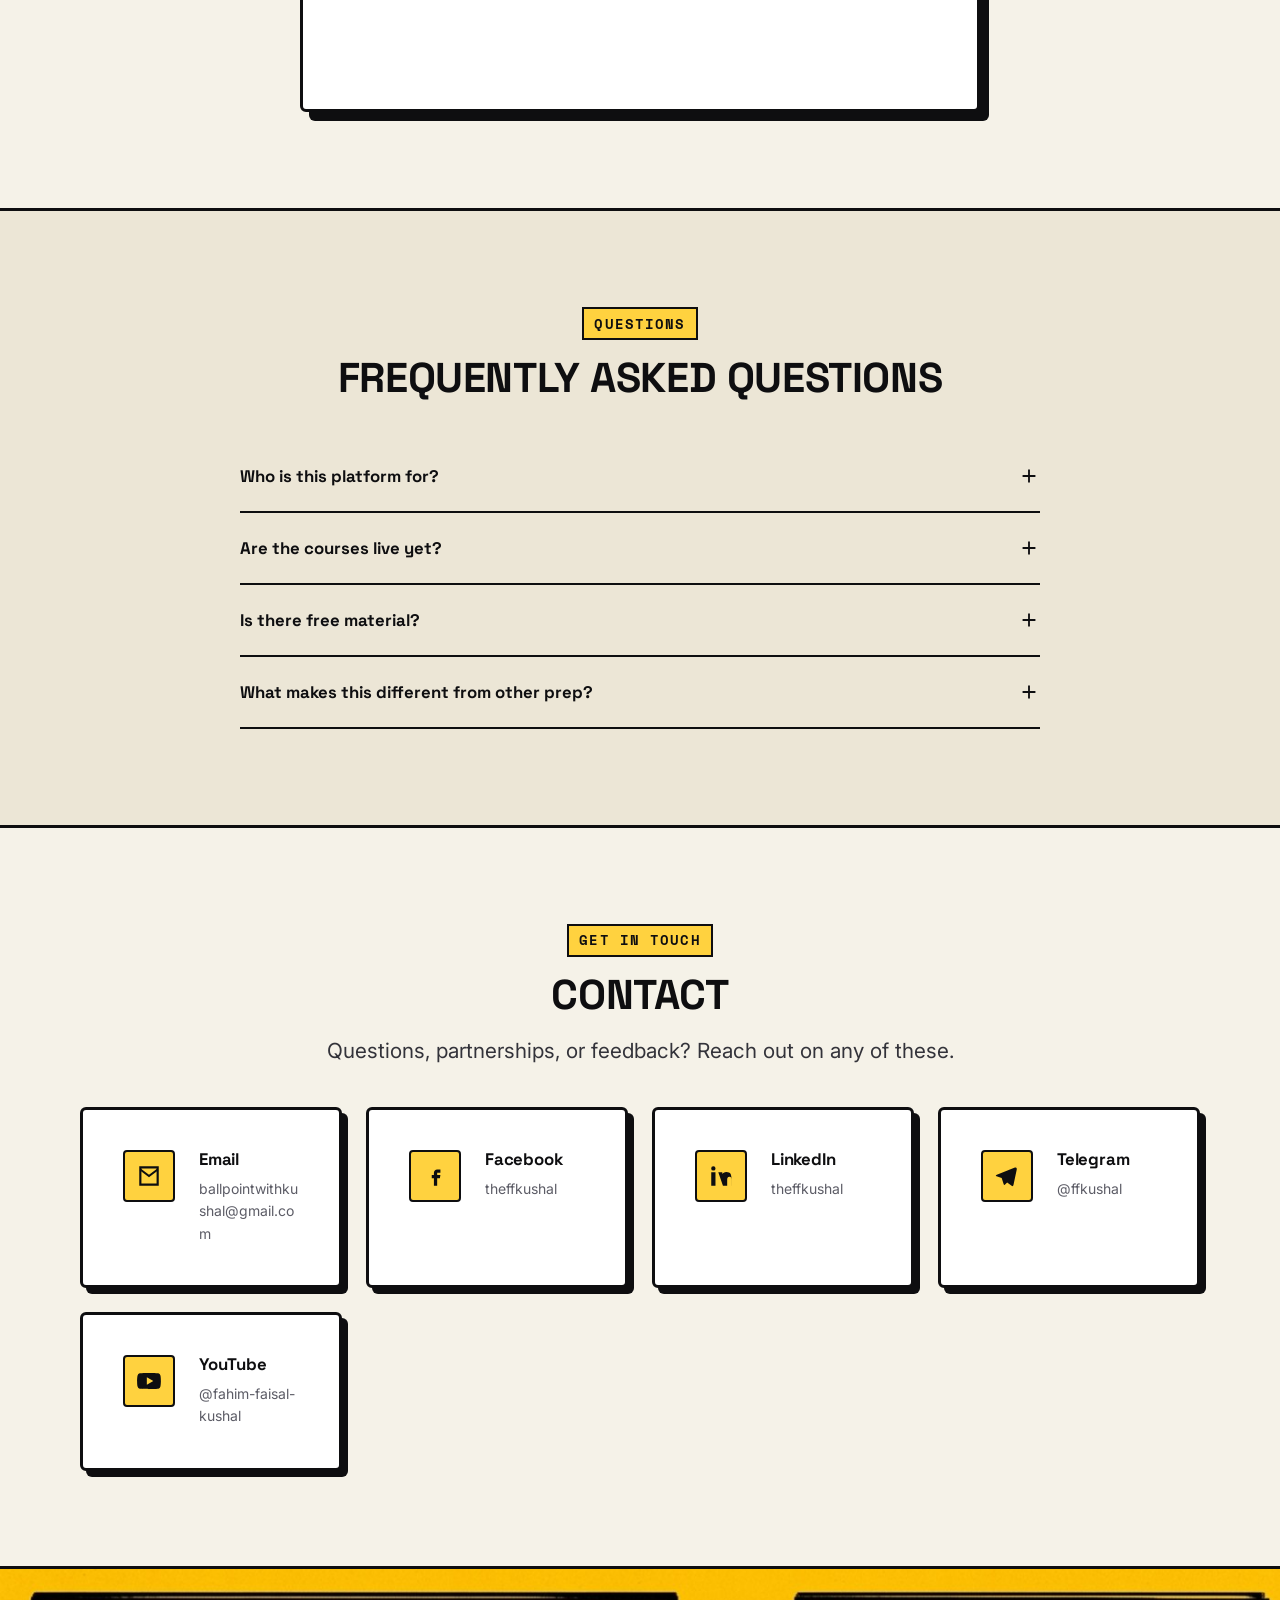
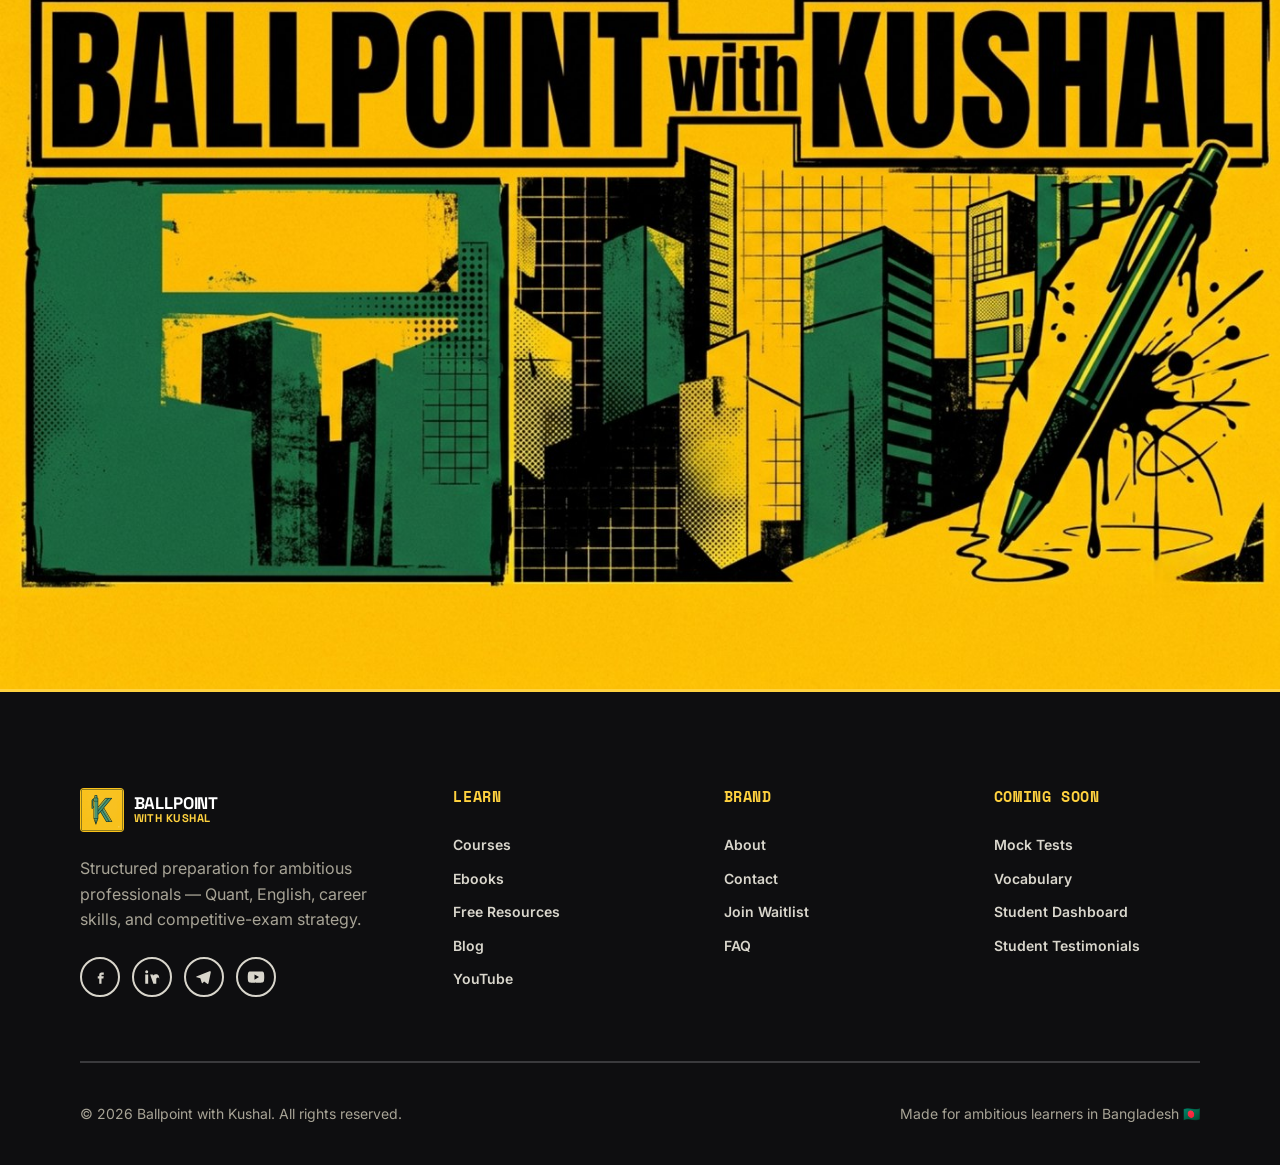
==== commit 102af257: "Add files via upload" ====
--- a/index.html
+++ b/index.html
@@ -38,7 +38,7 @@
   <!-- Fonts: Space Grotesk (display), Inter (body), Space Mono (utility/meta) -->
   <link rel="preconnect" href="https://fonts.googleapis.com" />
   <link rel="preconnect" href="https://fonts.gstatic.com" crossorigin />
-  <link href="https://fonts.googleapis.com/css2?family=Inter:wght@400;500;600;700&family=Space+Grotesk:wght@500;600;700&family=Space+Mono:wght@400;700&display=swap" rel="stylesheet" />
+  <link href="https://fonts.googleapis.com/css2?family=Inter:wght@400;500;600;700&family=Space+Grotesk:wght@500;600;700&family=Space+Mono:wght@400;700&family=Noto+Sans+Bengali:wght@400;500;600;700&display=swap" rel="stylesheet" />
 
   <link rel="stylesheet" href="css/styles.css" />
   <link rel="stylesheet" href="css/components.css" />
@@ -91,6 +91,7 @@
         <li><a href="#courses">Courses</a></li>
         <li><a href="#ebooks">Ebooks</a></li>
         <li><a href="#resources">Resources</a></li>
+        <li><a href="blog.html">Blog</a></li>
         <li><a href="#faq">FAQ</a></li>
         <li><a href="#contact">Contact</a></li>
       </ul>
@@ -111,6 +112,7 @@
     <a href="#courses">Courses</a>
     <a href="#ebooks">Ebooks</a>
     <a href="#resources">Resources</a>
+    <a href="blog.html">Blog</a>
     <a href="#faq">FAQ</a>
     <a href="#contact">Contact</a>
     <a class="btn btn--primary btn--full mt-sm" href="#waitlist">Join Waitlist</a>
@@ -203,6 +205,27 @@
     </section>
 
     <!-- ==================================================================
+         SECTION 2.5 — QUOTE
+         Deliberately spacious and quiet compared to the sections around
+         it — generous whitespace, one big textured quote mark behind the
+         text, no buttons or CTAs. To swap the quote, just edit the <p>
+         and <cite> below.
+         ================================================================== -->
+    <section class="section quote-section" aria-label="Quote">
+      <div class="container">
+        <div class="quote-block" data-reveal id="quoteBlock">
+          <svg class="quote-block__mark" viewBox="0 0 100 100" aria-hidden="true">
+            <filter id="paperGrain"><feTurbulence type="fractalNoise" baseFrequency="0.85" numOctaves="2" result="t"/><feColorMatrix in="t" type="matrix" values="0 0 0 0 0  0 0 0 0 0  0 0 0 0 0  0.9 0.9 0.9 0 -0.82"/><feComposite operator="in" in2="SourceGraphic"/></filter>
+            <text x="0" y="78" font-family="Georgia, serif" font-size="110">"</text>
+            <text x="0" y="78" font-family="Georgia, serif" font-size="110" filter="url(#paperGrain)" opacity="0.5">"</text>
+          </svg>
+          <p class="quote-block__text" id="quoteText">We suffer more in imagination than in reality.</p>
+          <cite class="quote-block__cite" id="quoteCite">— Seneca</cite>
+        </div>
+      </div>
+    </section>
+
+    <!-- ==================================================================
          SECTION 3 — ABOUT KUSHAL  (profile + timeline)
          Photo here is intentionally a tighter, plainer headshot crop than
          the stylized hero art — About is about credibility, not brand
@@ -444,29 +467,29 @@
           <h2 id="faq-title">Frequently Asked Questions</h2>
         </div>
 
-        <div class="faq" data-reveal>
-          <div class="faq__item">
+        <div class="faq">
+          <div class="faq__item" data-reveal>
             <button class="faq__q" aria-expanded="false">
               <span>Who is this platform for?</span>
               <svg class="faq__icon" width="22" height="22" viewBox="0 0 24 24" fill="none" stroke="currentColor" stroke-width="2"><path d="M12 5v14M5 12h14"/></svg>
             </button>
             <div class="faq__a"><p>Ambitious professionals and students in Bangladesh (roughly 22–35) preparing for IBA MBA admission, bank jobs, government exams, or sharpening Quant, English, and career skills.</p></div>
           </div>
-          <div class="faq__item">
+          <div class="faq__item" data-reveal data-reveal-delay="1">
             <button class="faq__q" aria-expanded="false">
               <span>Are the courses live yet?</span>
               <svg class="faq__icon" width="22" height="22" viewBox="0 0 24 24" fill="none" stroke="currentColor" stroke-width="2"><path d="M12 5v14M5 12h14"/></svg>
             </button>
             <div class="faq__a"><p>Courses are launching soon. Join the waitlist to get early access and launch pricing before they open to everyone.</p></div>
           </div>
-          <div class="faq__item">
+          <div class="faq__item" data-reveal data-reveal-delay="2">
             <button class="faq__q" aria-expanded="false">
               <span>Is there free material?</span>
               <svg class="faq__icon" width="22" height="22" viewBox="0 0 24 24" fill="none" stroke="currentColor" stroke-width="2"><path d="M12 5v14M5 12h14"/></svg>
             </button>
             <div class="faq__a"><p>Yes. The Free Resources section has formula sheets, vocabulary lists, mock tests, and study guides — plus regular free lessons on YouTube.</p></div>
           </div>
-          <div class="faq__item">
+          <div class="faq__item" data-reveal data-reveal-delay="3">
             <button class="faq__q" aria-expanded="false">
               <span>What makes this different from other prep?</span>
               <svg class="faq__icon" width="22" height="22" viewBox="0 0 24 24" fill="none" stroke="currentColor" stroke-width="2"><path d="M12 5v14M5 12h14"/></svg>
@@ -542,6 +565,7 @@
           <a href="courses.html">Courses</a>
           <a href="ebooks.html">Ebooks</a>
           <a href="resources.html">Free Resources</a>
+          <a href="blog.html">Blog</a>
           <a href="index.html#youtube">YouTube</a>
         </div>
         <div class="footer__col">
@@ -553,7 +577,6 @@
         </div>
         <div class="footer__col">
           <h4>Coming soon</h4>
-          <a href="#" aria-disabled="true">Blog</a>
           <a href="#" aria-disabled="true">Mock Tests</a>
           <a href="#" aria-disabled="true">Vocabulary</a>
           <a href="#" aria-disabled="true">Student Dashboard</a>
--- a/css/styles.css
+++ b/css/styles.css
@@ -62,6 +62,7 @@
   --font-display: 'Space Grotesk', 'Arial Black', sans-serif;
   --font-body: 'Inter', system-ui, sans-serif;
   --font-mono: 'Space Mono', 'Courier New', monospace;
+  --font-bangla: 'Noto Sans Bengali', 'Inter', system-ui, sans-serif;
 
   /* Fluid type scale (clamp = scales smoothly between mobile & desktop) */
   --fs-hero: clamp(2.5rem, 6vw + 1rem, 4.75rem);
@@ -184,23 +185,44 @@
 .text-gradient {
   position: relative;
   color: var(--ink);
-  padding: 0 0.15em;
-  box-shadow: inset 0 -2px 0 var(--ink);
-  background-image: linear-gradient(var(--exam-yellow), var(--exam-yellow));
+  padding: 0.05em 0.2em 0.1em;
+  z-index: 0;
+}
+/* The highlight itself is a separate ::before layer rather than a flat
+   background-color, for two reasons: (1) an SVG marker-stroke shape gives
+   it a wobbly hand-drawn edge instead of a perfect rectangle, and (2) a
+   feTurbulence-based grain filter inside that same SVG gives it real
+   surface texture, like ink soaking unevenly into paper, instead of a
+   flat digital block of colour. Both are baked into one inline SVG data
+   URI so there's no extra image request. */
+.text-gradient::before {
+  content: "";
+  position: absolute;
+  left: -0.05em; right: -0.05em; top: 0.08em; bottom: 0.02em;
+  z-index: -1;
+  background-image: url("data:image/svg+xml,%3Csvg xmlns='http://www.w3.org/2000/svg' viewBox='0 0 400 60' preserveAspectRatio='none'%3E%3Cfilter id='n'%3E%3CfeTurbulence type='fractalNoise' baseFrequency='0.9' numOctaves='2' result='t'/%3E%3CfeColorMatrix in='t' type='matrix' values='0 0 0 0 0  0 0 0 0 0  0 0 0 0 0  0.7 0.7 0.7 0 -0.65'/%3E%3CfeComposite operator='in' in2='SourceGraphic'/%3E%3C/filter%3E%3Cpath id='p' d='M3,11 C2,7 6,4 14,4 L388,3 C395,3 398,8 397,16 L396,46 C397,53 392,57 384,56 L12,57 C5,57 2,53 3,46 Z' fill='%23FFD23F'/%3E%3Cuse href='%23p' filter='url(%23n)' opacity='0.55'/%3E%3C/svg%3E");
   background-repeat: no-repeat;
-  background-size: 0% 100%;
+  background-size: 100% 100%;
   background-position: left center;
-  transition: background-size 0.6s ease-out;
-}
-.text-gradient.is-revealed {
-  background-size: 100% 100%;
+  clip-path: inset(0 100% 0 0);
+  transition: clip-path 0.6s ease-out;
+}
+.text-gradient.is-revealed::before {
+  clip-path: inset(0 0 0 0);
 }
 @media (prefers-reduced-motion: reduce) {
-  .text-gradient { transition: none; background-size: 100% 100%; }
+  .text-gradient::before { transition: none; clip-path: inset(0 0 0 0); }
 }
 
 /* Monospace utility for stats, meta tags, question counters */
 .mono { font-family: var(--font-mono); }
+
+/* Bangla content gets the Bengali-script font instead of Inter/Space
+   Grotesk, neither of which contain Bengali glyphs and would otherwise
+   render as blank tofu boxes. Apply lang="bn" on any wrapping element
+   (used by the blog post template). */
+[lang="bn"] { font-family: var(--font-bangla); }
+[lang="bn"] h1, [lang="bn"] h2, [lang="bn"] h3, [lang="bn"] h4 { font-family: var(--font-bangla); text-transform: none; }
 
 /* ----------------------------------------------------------------------------
    4. LAYOUT PRIMITIVES
--- a/css/components.css
+++ b/css/components.css
@@ -244,6 +244,37 @@
   border: 2.5px solid var(--ink); box-shadow: 5px 5px 0 var(--ink);
 }
 .ebook-card__cover span { display: block; font-family: var(--font-mono); font-size: var(--fs-small); font-weight: 600; opacity: 0.9; margin-top: 0.5rem; text-transform: none; }
+/* When a real cover image is supplied (b.cover in ebooks.json), it fills
+   this same slot instead of the flat colour + text block above. */
+.ebook-card__cover--img { padding: 0; overflow: hidden; }
+.ebook-card__cover--img img { width: 100%; height: 100%; object-fit: cover; display: block; }
+
+/* ------------------------------- QUOTE SECTION -----------------------------
+   Deliberately quiet: lots of empty space, one big textured quote mark
+   (real SVG grain via feTurbulence, not a flat icon), no card border, no
+   CTA. A breathing moment between Why and About. */
+.quote-section { padding-block: clamp(4rem, 10vw, 8rem); }
+.quote-block {
+  max-width: 720px; margin-inline: auto; text-align: center; position: relative;
+  padding: var(--space-lg) var(--space-md);
+}
+.quote-block__mark {
+  width: 90px; height: 90px; margin: 0 auto var(--space-sm);
+  color: var(--exam-yellow); display: block;
+  filter: drop-shadow(2px 2px 0 var(--ink));
+}
+.quote-block__mark text { fill: currentColor; }
+.quote-block__text {
+  font-family: var(--font-display); font-weight: 600;
+  font-size: clamp(1.5rem, 3vw, 2.4rem); line-height: 1.3;
+  color: var(--ink); margin-bottom: var(--space-md);
+  text-transform: none; letter-spacing: -0.01em;
+}
+.quote-block__cite {
+  display: block; font-family: var(--font-mono); font-style: normal;
+  font-size: var(--fs-small); font-weight: 700; letter-spacing: 0.04em;
+  color: var(--color-text-muted); text-transform: uppercase;
+}
 
 /* ----------------------------- COMING SOON CARD ---------------------------
    Shown in place of Courses/Ebooks grids when their data file is empty.
@@ -287,7 +318,13 @@
   text-align: center; background: var(--white); border: var(--border-w) solid var(--ink);
   border-radius: var(--radius-md); padding: var(--space-md); box-shadow: var(--shadow-sm);
 }
-.stat__num { font-family: var(--font-mono); font-size: clamp(2rem, 4vw, 3rem); font-weight: 700; }
+.stat__num { font-family: var(--font-mono); font-size: clamp(2rem, 4vw, 3rem); font-weight: 700; display: inline-block; }
+.stat__num--landed { animation: stat-land 0.35s var(--ease); }
+@keyframes stat-land {
+  0% { transform: scale(1); }
+  40% { transform: scale(1.18); color: var(--ballpoint); }
+  100% { transform: scale(1); }
+}
 .stat__num .text-gradient { display: inline; }
 .stat__label { font-size: var(--fs-small); color: var(--color-text-muted); font-weight: 700; text-transform: uppercase; letter-spacing: 0.02em; }
 
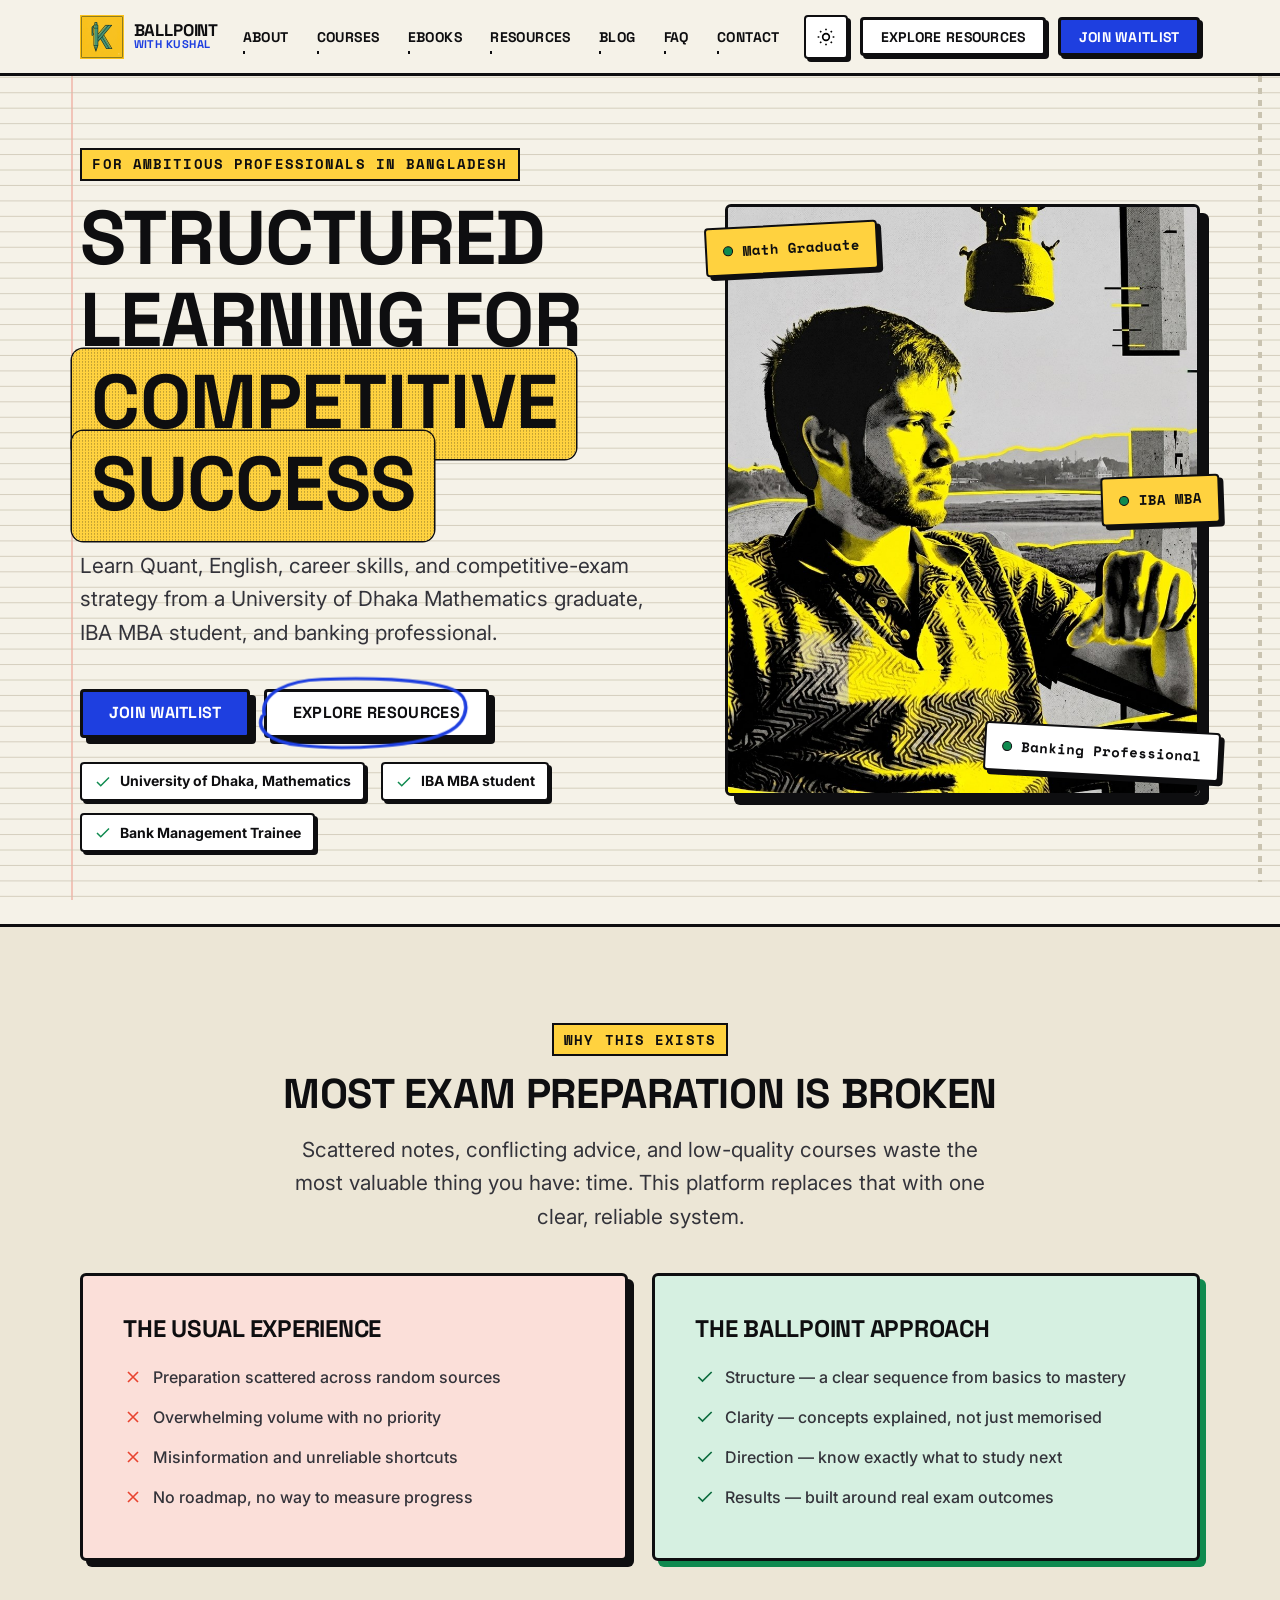
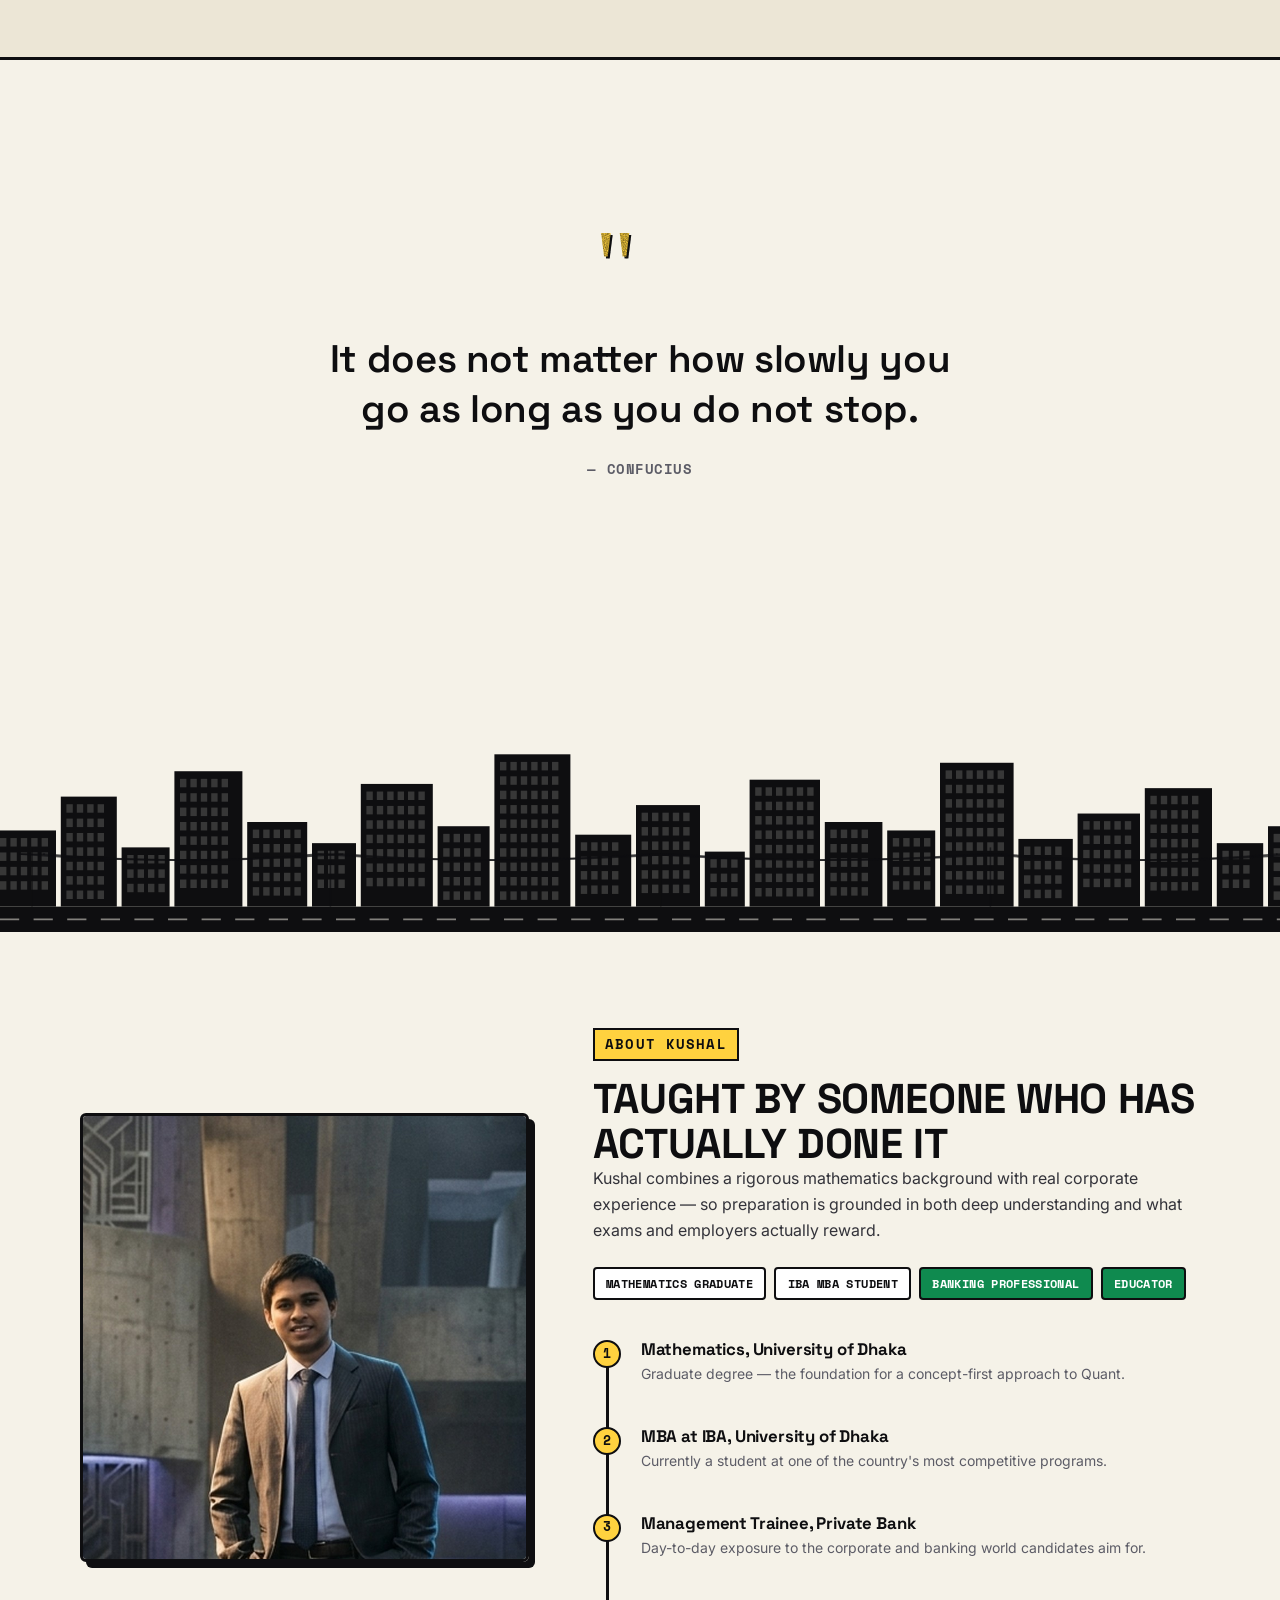
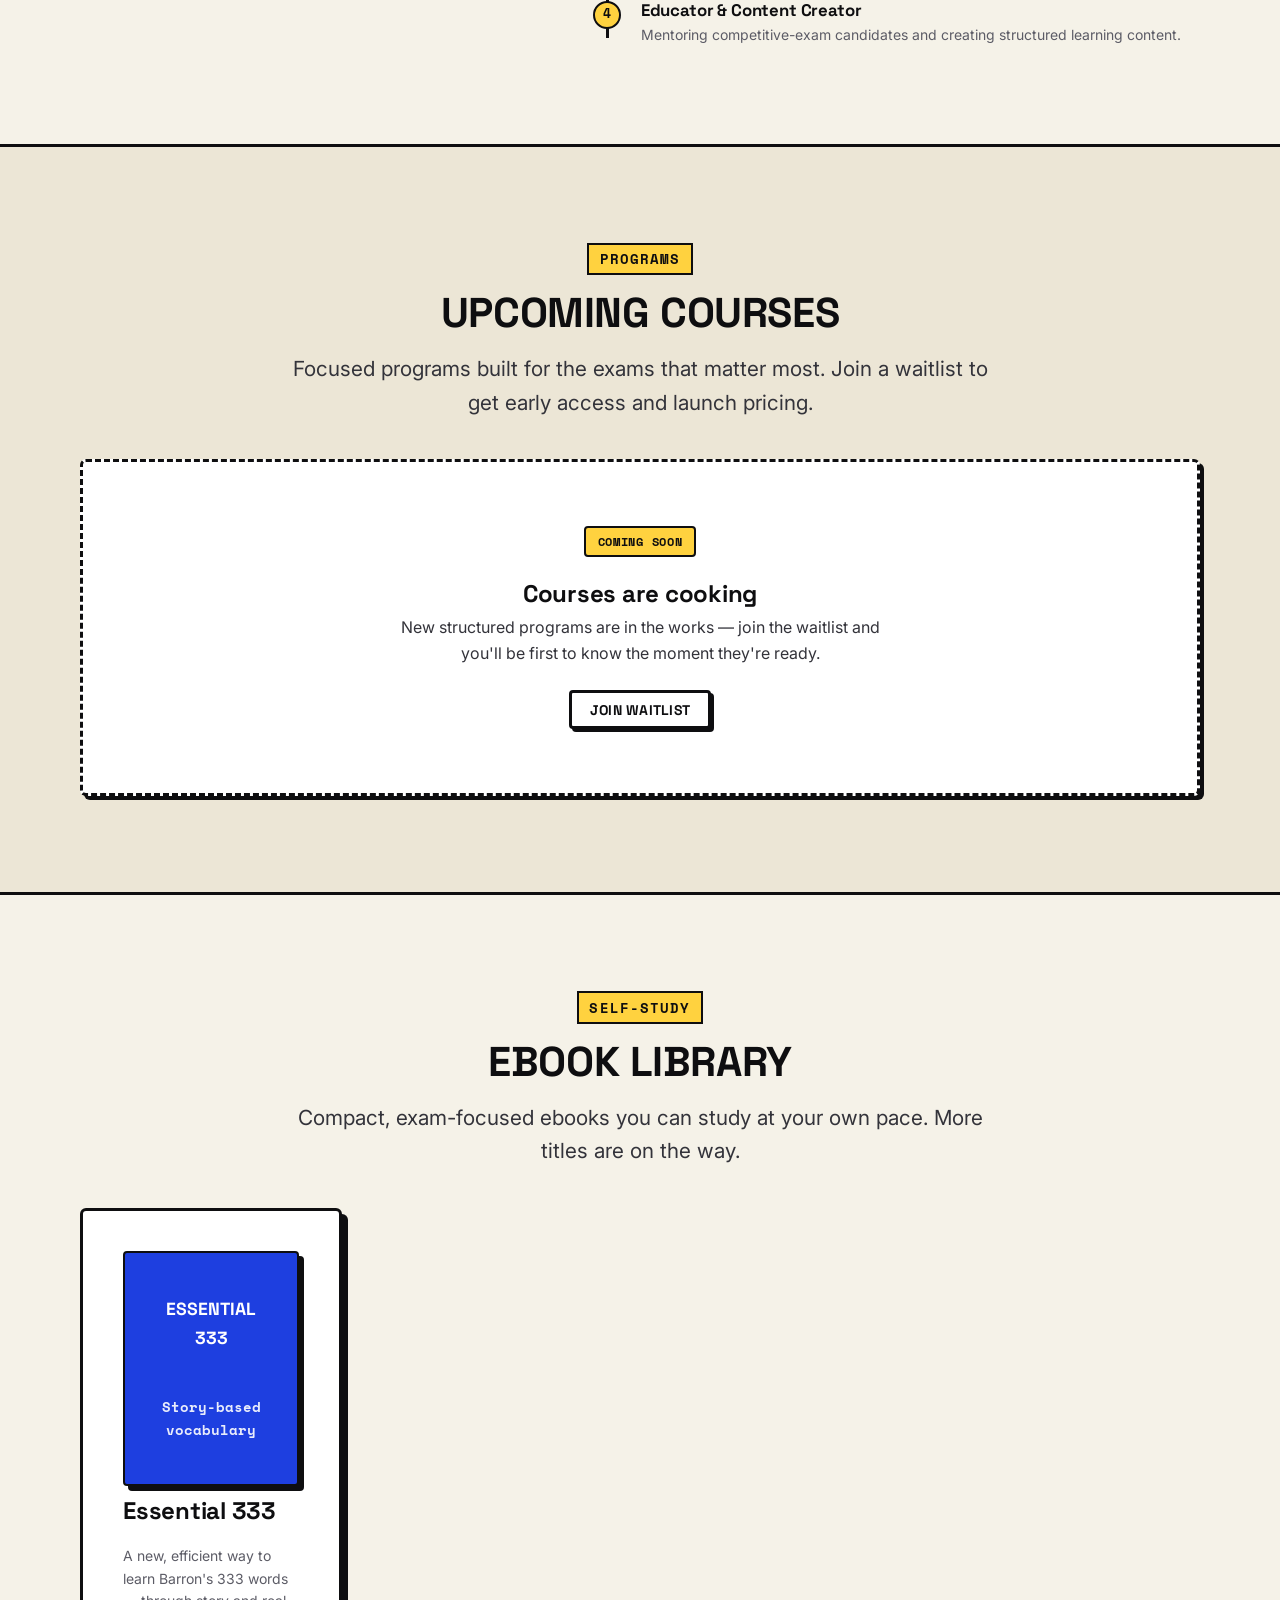
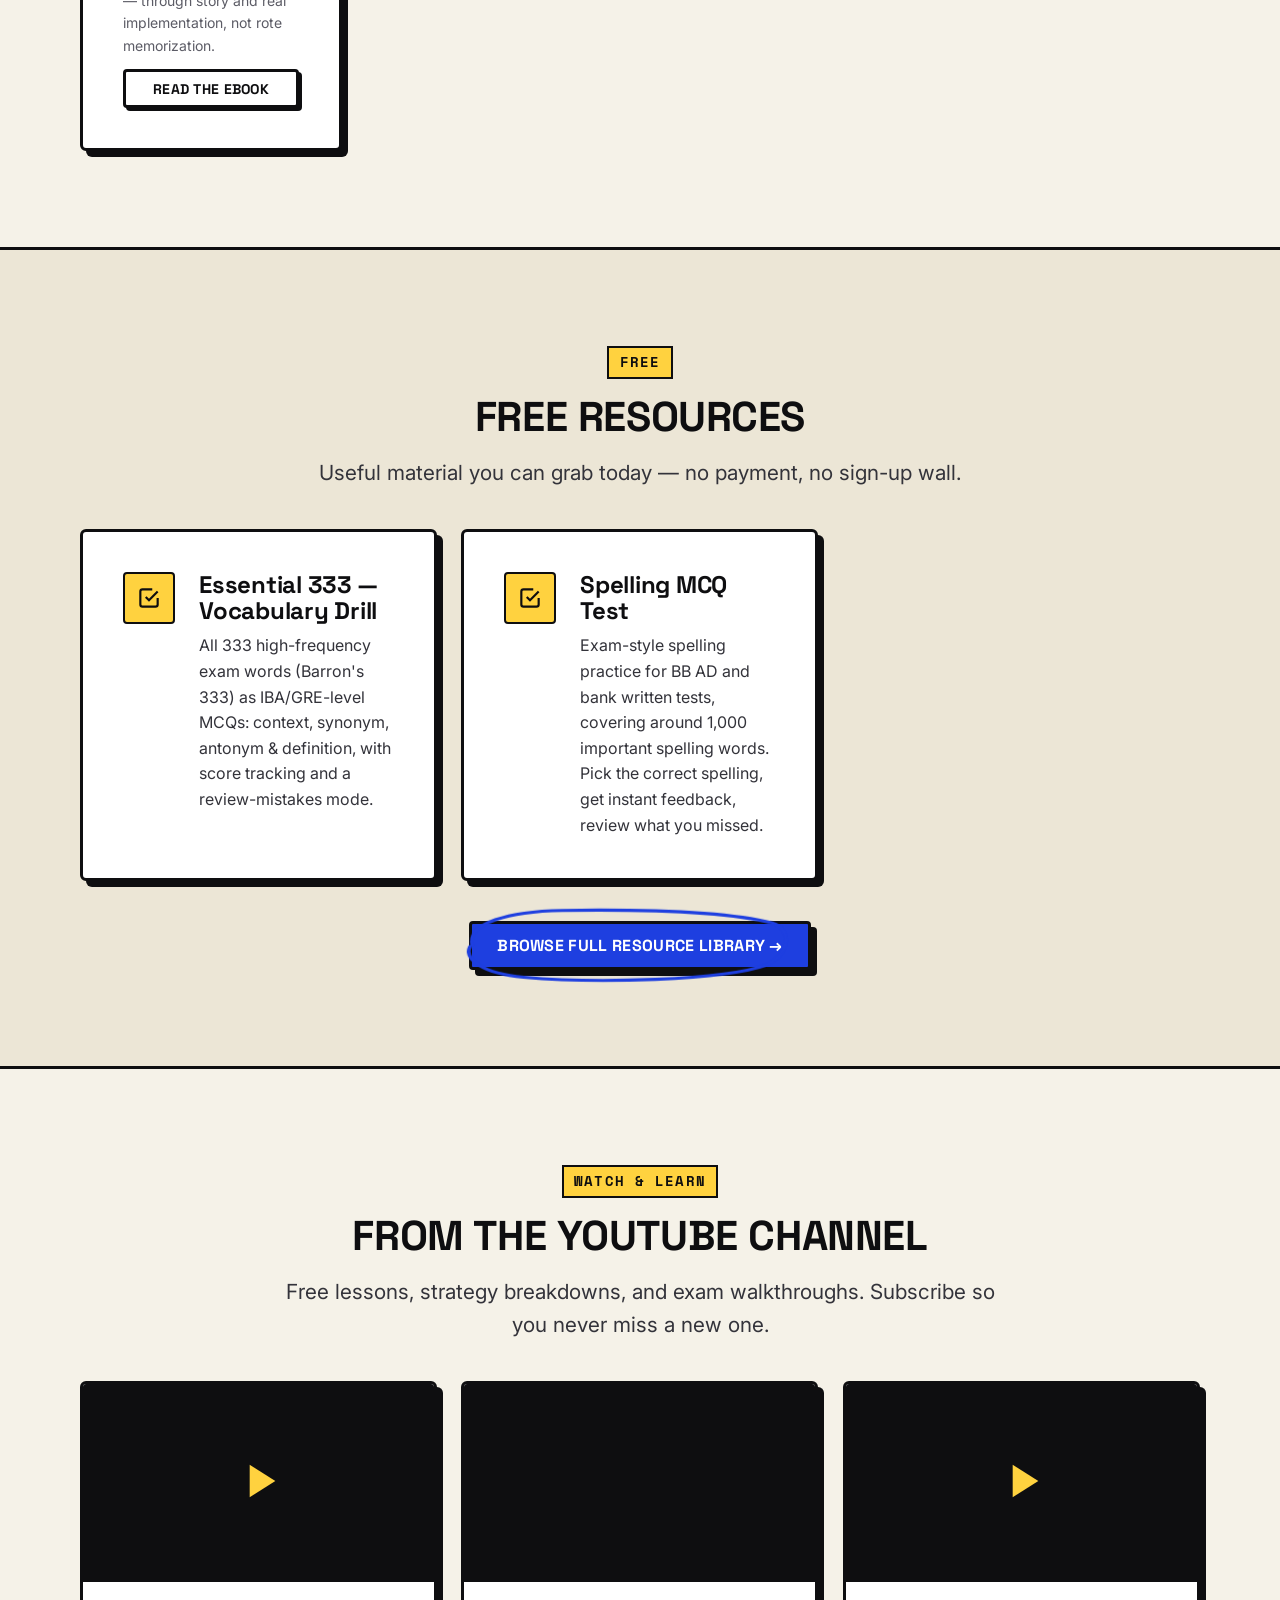
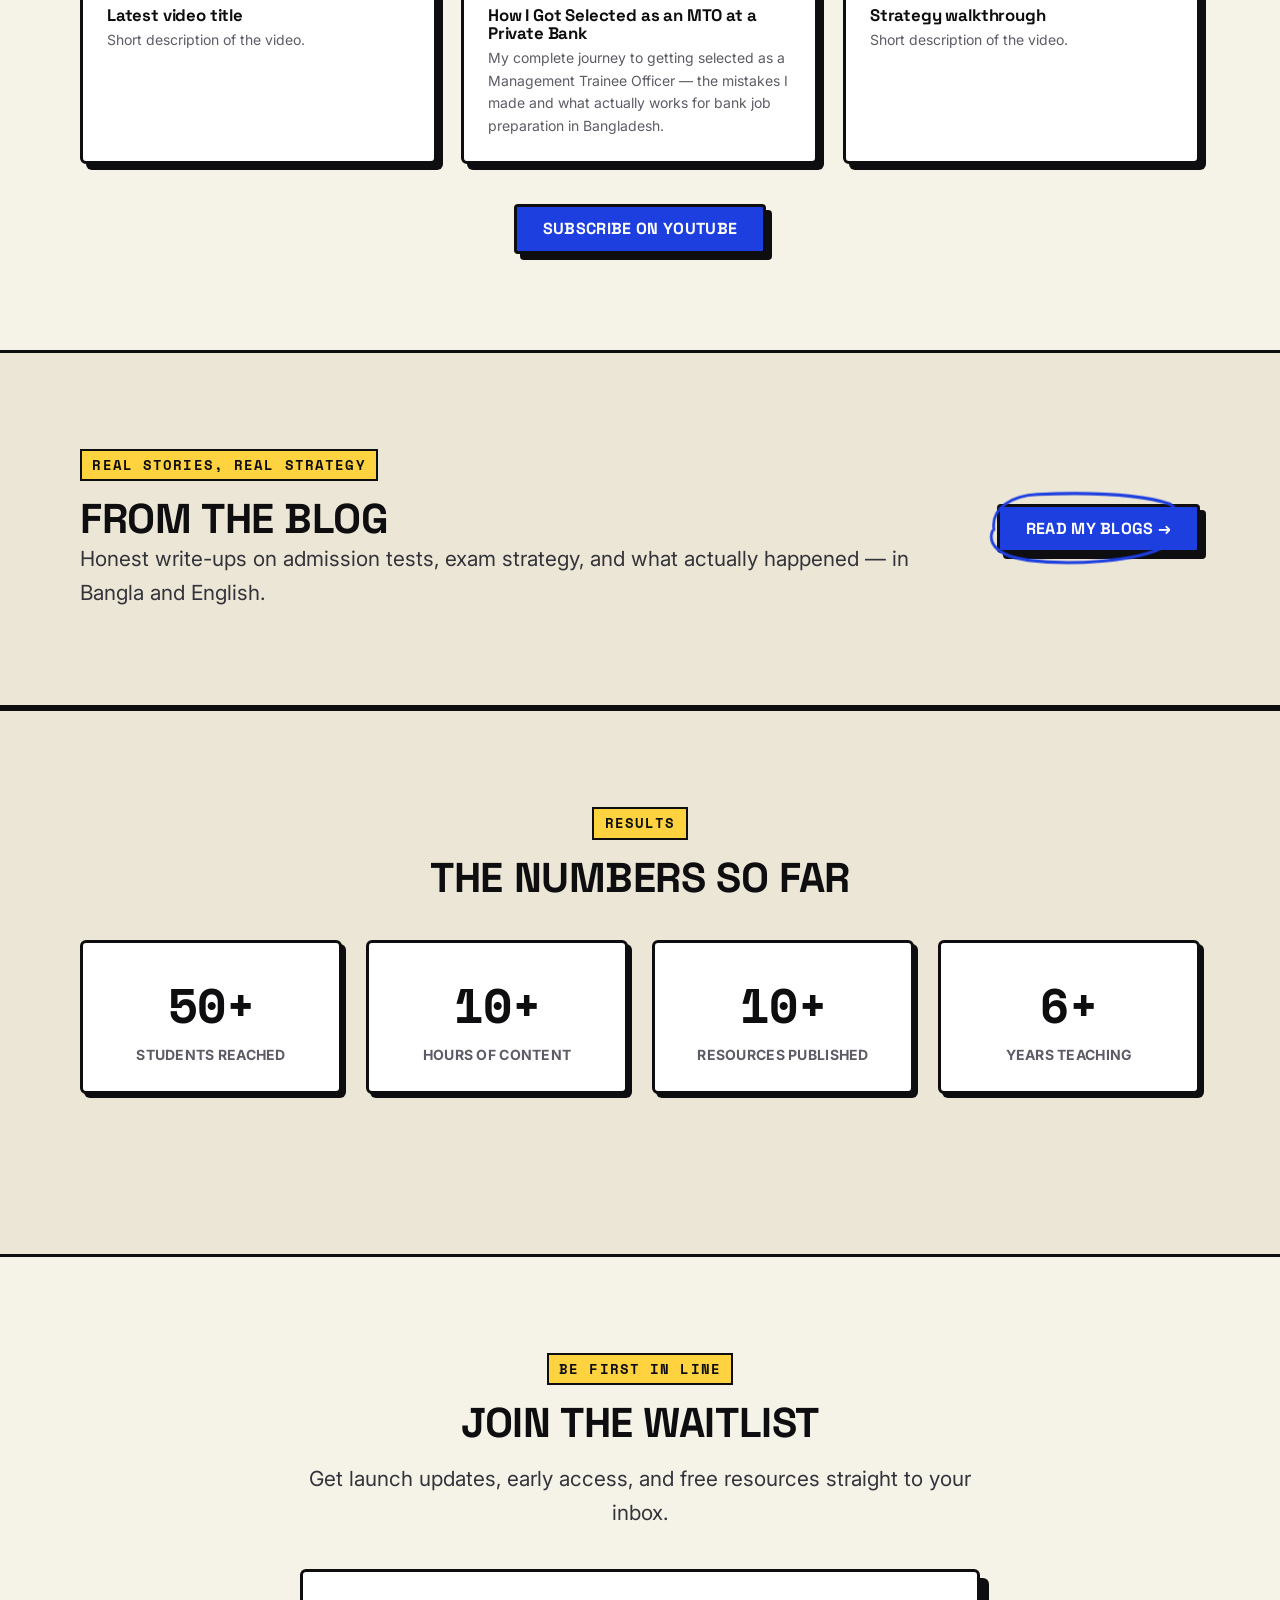
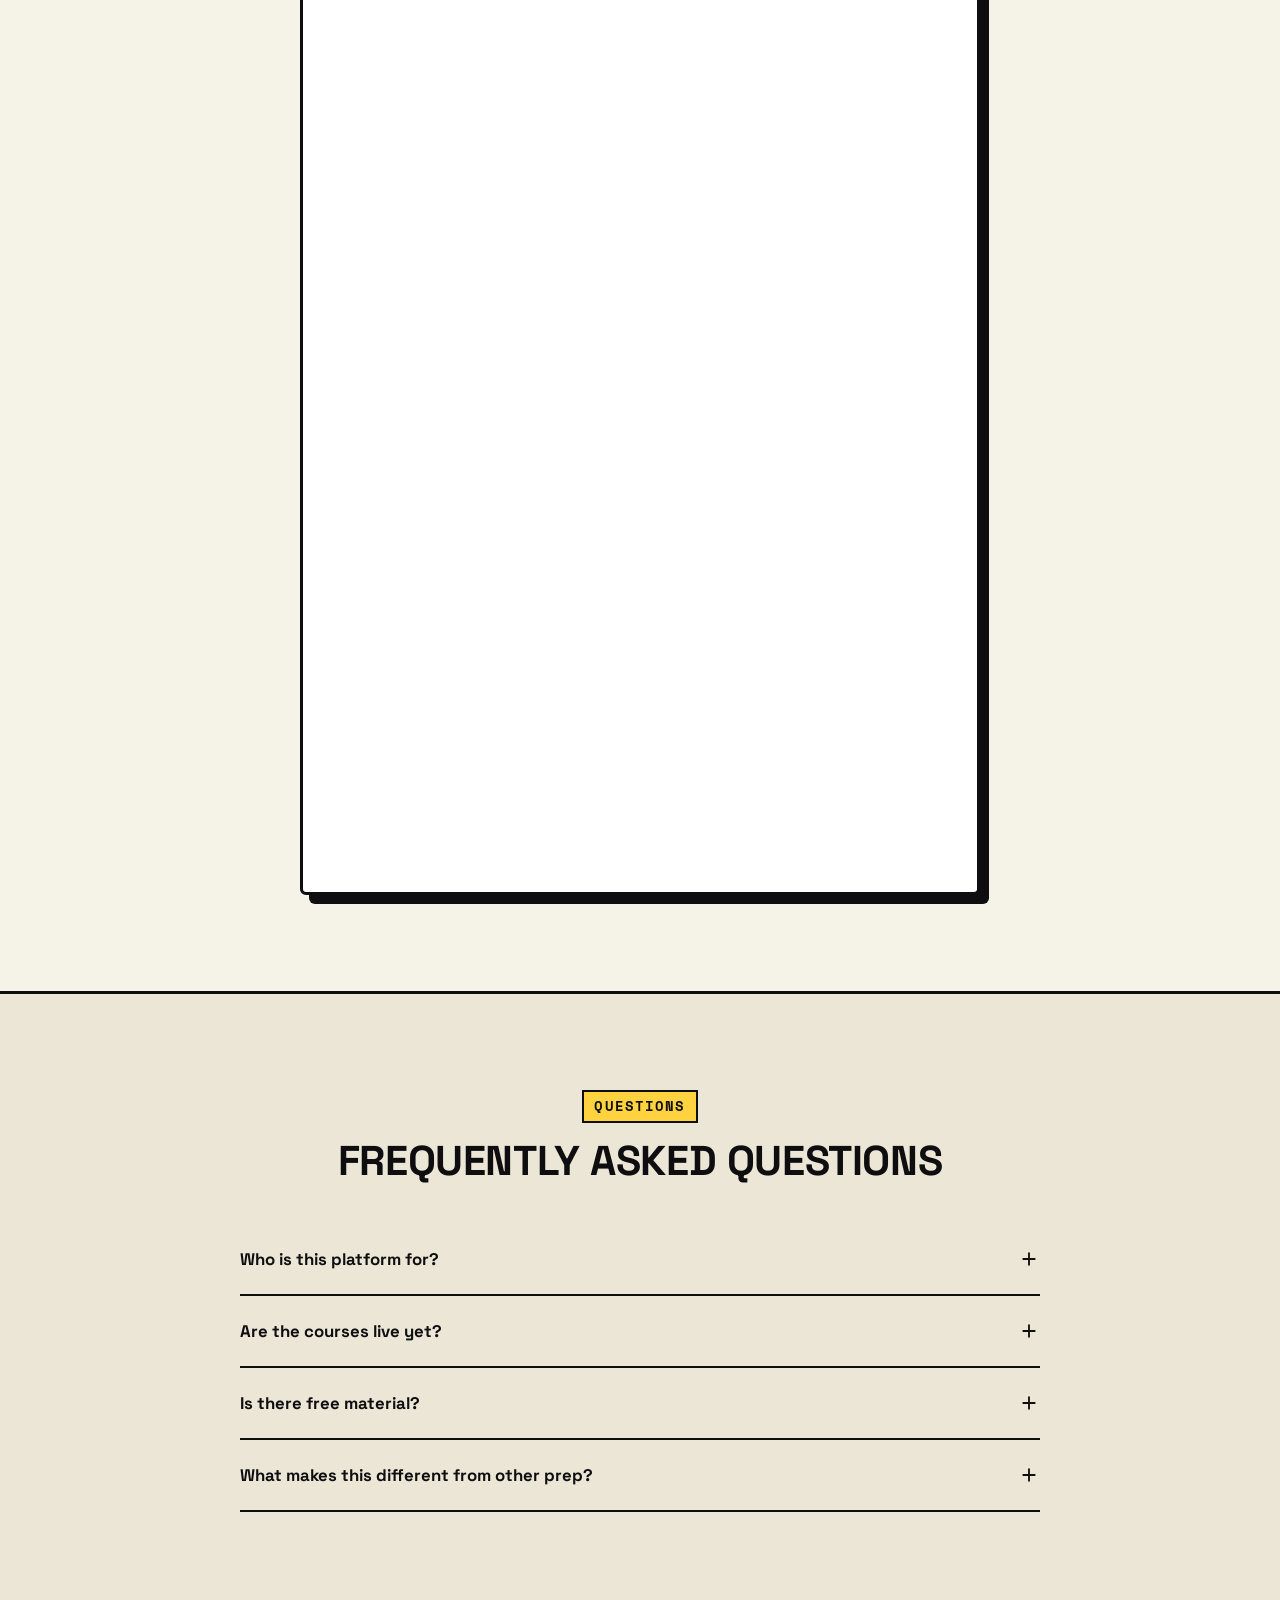
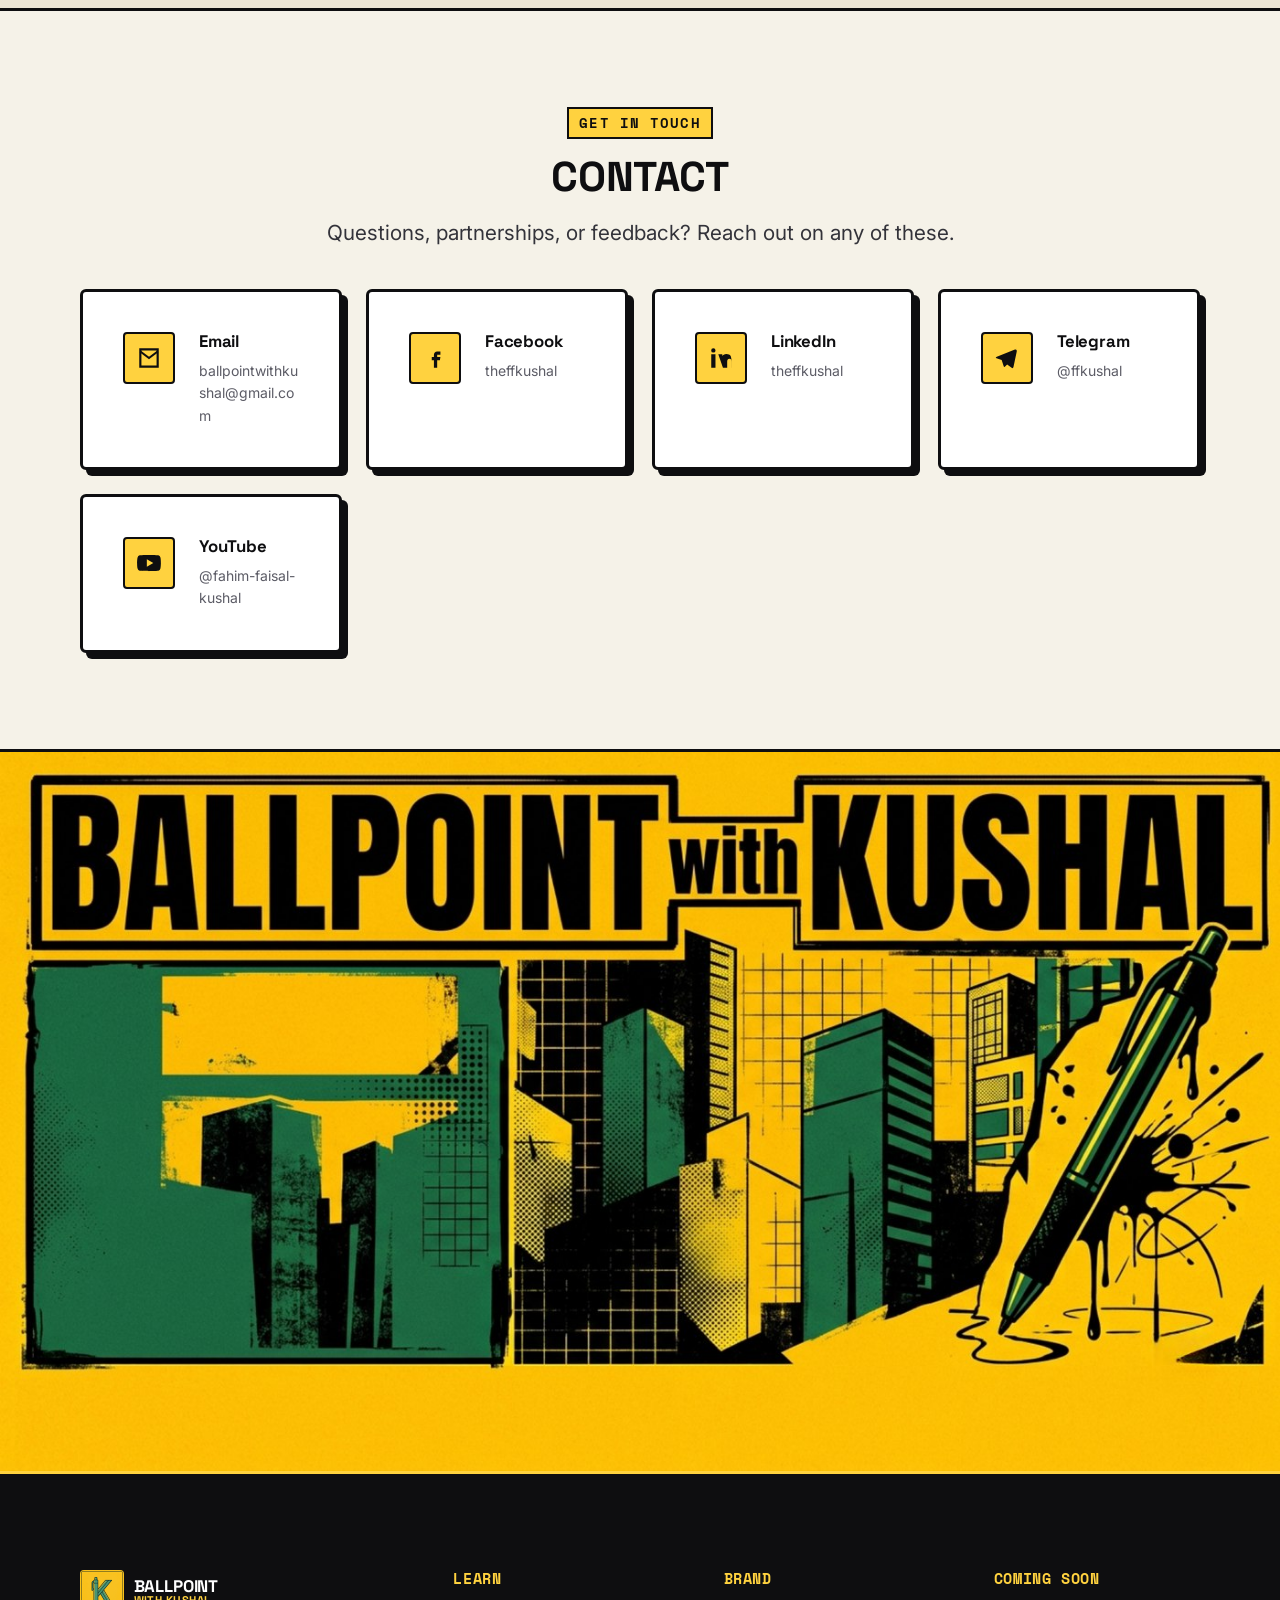
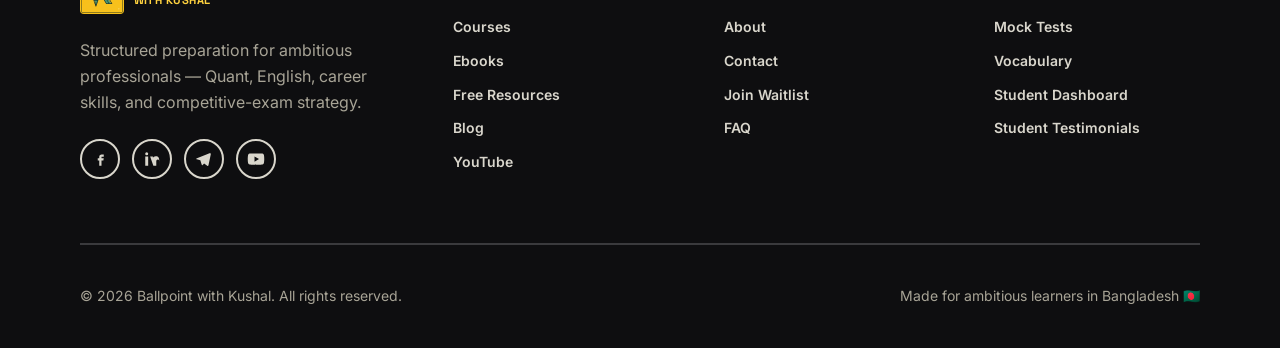
==== commit e2b57b3d: "Update index.html" ====
--- a/index.html
+++ b/index.html
@@ -44,6 +44,21 @@
   <link rel="stylesheet" href="css/components.css" />
   <link rel="stylesheet" href="css/utilities.css" />
   <link rel="stylesheet" href="css/responsive.css" />
+  <link rel="stylesheet" href="css/dark-mode.css" />
+
+  <!-- Sets the theme BEFORE first paint, so there's no flash of the wrong
+       theme while the deferred scripts load. Reads localStorage first
+       (the user's explicit choice), falling back to the OS-level
+       prefers-color-scheme if they've never toggled it on this site. -->
+  <script>
+    (function () {
+      try {
+        var saved = localStorage.getItem('bwk-theme');
+        var theme = saved || (window.matchMedia('(prefers-color-scheme: dark)').matches ? 'dark' : 'light');
+        if (theme === 'dark') document.documentElement.setAttribute('data-theme', 'dark');
+      } catch (e) { /* localStorage unavailable (privacy mode, etc.) — default to light, no crash */ }
+    })();
+  </script>
 
   <script type="application/ld+json">
   {
@@ -97,6 +112,10 @@
       </ul>
 
       <div class="navbar__actions">
+        <button class="theme-toggle" id="themeToggle" aria-label="Toggle dark mode">
+          <svg class="icon-sun" viewBox="0 0 24 24" fill="none" stroke="currentColor" stroke-width="2"><circle cx="12" cy="12" r="4"/><path d="M12 2v2M12 20v2M4.93 4.93l1.41 1.41M17.66 17.66l1.41 1.41M2 12h2M20 12h2M6.34 17.66l-1.41 1.41M19.07 4.93l-1.41 1.41"/></svg>
+          <svg class="icon-moon" viewBox="0 0 24 24" fill="none" stroke="currentColor" stroke-width="2"><path d="M21 12.79A9 9 0 1 1 11.21 3 7 7 0 0 0 21 12.79z"/></svg>
+        </button>
         <a class="btn btn--secondary btn--sm" href="#resources">Explore Resources</a>
         <a class="btn btn--primary btn--sm" href="#waitlist">Join Waitlist</a>
       </div>
@@ -108,6 +127,10 @@
   </header>
 
   <div class="mobile-drawer" id="mobileDrawer">
+    <button class="theme-toggle theme-toggle--mobile" id="themeToggleMobile" aria-label="Toggle dark mode">
+      <svg class="icon-sun" viewBox="0 0 24 24" fill="none" stroke="currentColor" stroke-width="2"><circle cx="12" cy="12" r="4"/><path d="M12 2v2M12 20v2M4.93 4.93l1.41 1.41M17.66 17.66l1.41 1.41M2 12h2M20 12h2M6.34 17.66l-1.41 1.41M19.07 4.93l-1.41 1.41"/></svg>
+      <svg class="icon-moon" viewBox="0 0 24 24" fill="none" stroke="currentColor" stroke-width="2"><path d="M21 12.79A9 9 0 1 1 11.21 3 7 7 0 0 0 21 12.79z"/></svg>
+    </button>
     <a href="#about">About</a>
     <a href="#courses">Courses</a>
     <a href="#ebooks">Ebooks</a>
@@ -137,7 +160,7 @@
         <div class="hero__copy">
           <span class="eyebrow hero__eyebrow" data-reveal>For ambitious professionals in Bangladesh</span>
           <h1 id="hero-title" data-reveal data-reveal-delay="1">
-            Structured Preparation for <span class="text-gradient">Ambitious Professionals</span>
+            Structured Learning for <span class="text-gradient">Competitive Success</span>
           </h1>
           <p class="hero__sub" data-reveal data-reveal-delay="2">
             Learn Quant, English, career skills, and competitive-exam strategy from a
@@ -226,6 +249,669 @@
     </section>
 
     <!-- ==================================================================
+         SKYLINE — decorative, dark-mode aware
+         A quiet cityscape sitting in extra whitespace below the quote.
+         In light mode it's a flat ink silhouette; in dark mode the
+         windows marked "lit" glow, beacon lights blink on the tallest
+         buildings, and stars appear in the sky.
+
+         The SVG markup below is inlined directly in this HTML file (NOT
+         loaded as an external image) — that's required so its individual
+         .window/.beacon/.star elements are real, styleable DOM nodes that
+         css/dark-mode.css can target. A copy of the same SVG also lives
+         at assets/images/skyline.svg for reference/regeneration, but that
+         file is not what actually renders on the page; this inlined copy
+         is the one that matters. All colour/glow logic lives in
+         css/dark-mode.css — editing the SVG shapes themselves is only
+         needed if you want to change the skyline's layout, not its theme.
+         ================================================================== -->
+    <div class="skyline-wrap" aria-hidden="true">
+      <div class="skyline-spacer"></div>
+      <div class="skyline-img">
+<svg viewBox='0 0 1600 260' xmlns='http://www.w3.org/2000/svg' preserveAspectRatio='none' class='skyline-svg'>
+<g class='sky-stars'>
+<circle class='star' cx='1023.1' cy='9.1' r='1.5' style='animation-delay:0.98s'/>
+<circle class='star' cx='223.3' cy='21.9' r='1' style='animation-delay:2.36s'/>
+<circle class='star' cx='50.9' cy='20.5' r='1' style='animation-delay:2.02s'/>
+<circle class='star' cx='42.5' cy='37.8' r='2' style='animation-delay:0.88s'/>
+<circle class='star' cx='942.8' cy='138.6' r='1' style='animation-delay:3.04s'/>
+<circle class='star' cx='255.5' cy='74.7' r='1.5' style='animation-delay:0.62s'/>
+<circle class='star' cx='1531.5' cy='60.5' r='1' style='animation-delay:1.52s'/>
+<circle class='star' cx='574.4' cy='61.8' r='1.5' style='animation-delay:3.23s'/>
+<circle class='star' cx='1167.6' cy='93.5' r='2' style='animation-delay:0.32s'/>
+<circle class='star' cx='469.1' cy='108.7' r='1.5' style='animation-delay:2.31s'/>
+<circle class='star' cx='1127.3' cy='12.6' r='1' style='animation-delay:3.09s'/>
+<circle class='star' cx='1576.4' cy='146.1' r='1' style='animation-delay:1.52s'/>
+<circle class='star' cx='725.5' cy='142.6' r='1' style='animation-delay:1.48s'/>
+<circle class='star' cx='335.2' cy='49.1' r='1' style='animation-delay:2.44s'/>
+<circle class='star' cx='273.8' cy='125.3' r='1' style='animation-delay:1.85s'/>
+<circle class='star' cx='431.9' cy='157.7' r='1' style='animation-delay:2.74s'/>
+<circle class='star' cx='1348.6' cy='133.0' r='1' style='animation-delay:3.29s'/>
+<circle class='star' cx='1288.1' cy='71.2' r='1' style='animation-delay:0.84s'/>
+<circle class='star' cx='1508.7' cy='149.6' r='1.5' style='animation-delay:0.85s'/>
+<circle class='star' cx='798.8' cy='151.0' r='2' style='animation-delay:0.57s'/>
+<circle class='star' cx='223.4' cy='127.9' r='1.5' style='animation-delay:2.99s'/>
+<circle class='star' cx='685.5' cy='101.3' r='1.5' style='animation-delay:0.88s'/>
+<circle class='star' cx='1596.1' cy='89.1' r='1' style='animation-delay:3.02s'/>
+<circle class='star' cx='1377.8' cy='30.2' r='1' style='animation-delay:3.17s'/>
+<circle class='star' cx='675.5' cy='15.5' r='2' style='animation-delay:2.38s'/>
+<circle class='star' cx='748.9' cy='46.5' r='1' style='animation-delay:2.72s'/>
+<circle class='star' cx='183.3' cy='151.0' r='1.5' style='animation-delay:3.07s'/>
+<circle class='star' cx='544.3' cy='53.4' r='1' style='animation-delay:1.81s'/>
+</g>
+<g class='buildings'>
+<rect class='building' x='-20.0' y='140.0' width='90' height='90'/>
+<rect class='window' x='-13.0' y='149.0' width='8' height='10' style='animation-delay:5.26s'/>
+<rect class='window lit' x='0.0' y='149.0' width='8' height='10' style='animation-delay:3.0s'/>
+<rect class='window lit' x='13.0' y='149.0' width='8' height='10' style='animation-delay:5.48s'/>
+<rect class='window' x='26.0' y='149.0' width='8' height='10' style='animation-delay:1.79s'/>
+<rect class='window' x='39.0' y='149.0' width='8' height='10' style='animation-delay:3.65s'/>
+<rect class='window lit' x='52.0' y='149.0' width='8' height='10' style='animation-delay:4.58s'/>
+<rect class='window' x='-13.0' y='166.0' width='8' height='10' style='animation-delay:4.67s'/>
+<rect class='window' x='0.0' y='166.0' width='8' height='10' style='animation-delay:0.0s'/>
+<rect class='window lit' x='13.0' y='166.0' width='8' height='10' style='animation-delay:0.12s'/>
+<rect class='window' x='26.0' y='166.0' width='8' height='10' style='animation-delay:5.27s'/>
+<rect class='window' x='39.0' y='166.0' width='8' height='10' style='animation-delay:1.85s'/>
+<rect class='window lit' x='52.0' y='166.0' width='8' height='10' style='animation-delay:5.27s'/>
+<rect class='window' x='-13.0' y='183.0' width='8' height='10' style='animation-delay:0.51s'/>
+<rect class='window' x='0.0' y='183.0' width='8' height='10' style='animation-delay:0.42s'/>
+<rect class='window' x='13.0' y='183.0' width='8' height='10' style='animation-delay:4.6s'/>
+<rect class='window lit' x='26.0' y='183.0' width='8' height='10' style='animation-delay:2.85s'/>
+<rect class='window' x='39.0' y='183.0' width='8' height='10' style='animation-delay:1.59s'/>
+<rect class='window' x='52.0' y='183.0' width='8' height='10' style='animation-delay:2.54s'/>
+<rect class='window lit' x='-13.0' y='200.0' width='8' height='10' style='animation-delay:3.24s'/>
+<rect class='window' x='0.0' y='200.0' width='8' height='10' style='animation-delay:1.21s'/>
+<rect class='window lit' x='13.0' y='200.0' width='8' height='10' style='animation-delay:5.97s'/>
+<rect class='window' x='26.0' y='200.0' width='8' height='10' style='animation-delay:2.63s'/>
+<rect class='window' x='39.0' y='200.0' width='8' height='10' style='animation-delay:0.73s'/>
+<rect class='window lit' x='52.0' y='200.0' width='8' height='10' style='animation-delay:2.03s'/>
+<rect class='building' x='76.0' y='100.0' width='70' height='130'/>
+<rect class='window' x='83.0' y='109.0' width='8' height='10' style='animation-delay:1.38s'/>
+<rect class='window lit' x='96.0' y='109.0' width='8' height='10' style='animation-delay:0.43s'/>
+<rect class='window' x='109.0' y='109.0' width='8' height='10' style='animation-delay:1.37s'/>
+<rect class='window' x='122.0' y='109.0' width='8' height='10' style='animation-delay:5.16s'/>
+<rect class='window lit' x='83.0' y='126.0' width='8' height='10' style='animation-delay:1.43s'/>
+<rect class='window' x='96.0' y='126.0' width='8' height='10' style='animation-delay:1.29s'/>
+<rect class='window lit' x='109.0' y='126.0' width='8' height='10' style='animation-delay:5.61s'/>
+<rect class='window' x='122.0' y='126.0' width='8' height='10' style='animation-delay:2.84s'/>
+<rect class='window' x='83.0' y='143.0' width='8' height='10' style='animation-delay:4.84s'/>
+<rect class='window lit' x='96.0' y='143.0' width='8' height='10' style='animation-delay:0.58s'/>
+<rect class='window' x='109.0' y='143.0' width='8' height='10' style='animation-delay:2.54s'/>
+<rect class='window' x='122.0' y='143.0' width='8' height='10' style='animation-delay:4.37s'/>
+<rect class='window' x='83.0' y='160.0' width='8' height='10' style='animation-delay:5.9s'/>
+<rect class='window lit' x='96.0' y='160.0' width='8' height='10' style='animation-delay:2.42s'/>
+<rect class='window lit' x='109.0' y='160.0' width='8' height='10' style='animation-delay:5.17s'/>
+<rect class='window lit' x='122.0' y='160.0' width='8' height='10' style='animation-delay:1.14s'/>
+<rect class='window' x='83.0' y='177.0' width='8' height='10' style='animation-delay:2.53s'/>
+<rect class='window lit' x='96.0' y='177.0' width='8' height='10' style='animation-delay:1.5s'/>
+<rect class='window' x='109.0' y='177.0' width='8' height='10' style='animation-delay:2.66s'/>
+<rect class='window' x='122.0' y='177.0' width='8' height='10' style='animation-delay:3.3s'/>
+<rect class='window lit' x='83.0' y='194.0' width='8' height='10' style='animation-delay:6.0s'/>
+<rect class='window' x='96.0' y='194.0' width='8' height='10' style='animation-delay:5.81s'/>
+<rect class='window' x='109.0' y='194.0' width='8' height='10' style='animation-delay:5.09s'/>
+<rect class='window lit' x='122.0' y='194.0' width='8' height='10' style='animation-delay:2.91s'/>
+<rect class='window lit' x='83.0' y='211.0' width='8' height='10' style='animation-delay:2.41s'/>
+<rect class='window lit' x='96.0' y='211.0' width='8' height='10' style='animation-delay:2.27s'/>
+<rect class='window' x='109.0' y='211.0' width='8' height='10' style='animation-delay:1.59s'/>
+<rect class='window' x='122.0' y='211.0' width='8' height='10' style='animation-delay:2.73s'/>
+<rect class='building' x='152.0' y='160.0' width='60' height='70'/>
+<rect class='window' x='159.0' y='169.0' width='8' height='10' style='animation-delay:5.74s'/>
+<rect class='window' x='172.0' y='169.0' width='8' height='10' style='animation-delay:3.33s'/>
+<rect class='window' x='185.0' y='169.0' width='8' height='10' style='animation-delay:0.93s'/>
+<rect class='window lit' x='198.0' y='169.0' width='8' height='10' style='animation-delay:5.81s'/>
+<rect class='window' x='159.0' y='186.0' width='8' height='10' style='animation-delay:3.25s'/>
+<rect class='window' x='172.0' y='186.0' width='8' height='10' style='animation-delay:0.34s'/>
+<rect class='window' x='185.0' y='186.0' width='8' height='10' style='animation-delay:3.02s'/>
+<rect class='window' x='198.0' y='186.0' width='8' height='10' style='animation-delay:0.94s'/>
+<rect class='window' x='159.0' y='203.0' width='8' height='10' style='animation-delay:0.48s'/>
+<rect class='window lit' x='172.0' y='203.0' width='8' height='10' style='animation-delay:3.57s'/>
+<rect class='window' x='185.0' y='203.0' width='8' height='10' style='animation-delay:1.41s'/>
+<rect class='window lit' x='198.0' y='203.0' width='8' height='10' style='animation-delay:5.34s'/>
+<rect class='building' x='218.0' y='70.0' width='85' height='160'/>
+<rect class='window lit' x='225.0' y='79.0' width='8' height='10' style='animation-delay:3.57s'/>
+<rect class='window' x='238.0' y='79.0' width='8' height='10' style='animation-delay:2.52s'/>
+<rect class='window' x='251.0' y='79.0' width='8' height='10' style='animation-delay:3.14s'/>
+<rect class='window' x='264.0' y='79.0' width='8' height='10' style='animation-delay:1.23s'/>
+<rect class='window' x='277.0' y='79.0' width='8' height='10' style='animation-delay:1.43s'/>
+<rect class='window' x='225.0' y='96.0' width='8' height='10' style='animation-delay:4.03s'/>
+<rect class='window lit' x='238.0' y='96.0' width='8' height='10' style='animation-delay:1.9s'/>
+<rect class='window' x='251.0' y='96.0' width='8' height='10' style='animation-delay:0.44s'/>
+<rect class='window' x='264.0' y='96.0' width='8' height='10' style='animation-delay:5.99s'/>
+<rect class='window' x='277.0' y='96.0' width='8' height='10' style='animation-delay:0.44s'/>
+<rect class='window lit' x='225.0' y='113.0' width='8' height='10' style='animation-delay:1.59s'/>
+<rect class='window' x='238.0' y='113.0' width='8' height='10' style='animation-delay:5.29s'/>
+<rect class='window' x='251.0' y='113.0' width='8' height='10' style='animation-delay:2.22s'/>
+<rect class='window lit' x='264.0' y='113.0' width='8' height='10' style='animation-delay:5.0s'/>
+<rect class='window' x='277.0' y='113.0' width='8' height='10' style='animation-delay:3.67s'/>
+<rect class='window' x='225.0' y='130.0' width='8' height='10' style='animation-delay:3.92s'/>
+<rect class='window lit' x='238.0' y='130.0' width='8' height='10' style='animation-delay:4.9s'/>
+<rect class='window lit' x='251.0' y='130.0' width='8' height='10' style='animation-delay:3.98s'/>
+<rect class='window' x='264.0' y='130.0' width='8' height='10' style='animation-delay:0.81s'/>
+<rect class='window lit' x='277.0' y='130.0' width='8' height='10' style='animation-delay:0.64s'/>
+<rect class='window' x='225.0' y='147.0' width='8' height='10' style='animation-delay:1.63s'/>
+<rect class='window' x='238.0' y='147.0' width='8' height='10' style='animation-delay:4.31s'/>
+<rect class='window lit' x='251.0' y='147.0' width='8' height='10' style='animation-delay:3.81s'/>
+<rect class='window lit' x='264.0' y='147.0' width='8' height='10' style='animation-delay:2.93s'/>
+<rect class='window' x='277.0' y='147.0' width='8' height='10' style='animation-delay:5.08s'/>
+<rect class='window lit' x='225.0' y='164.0' width='8' height='10' style='animation-delay:2.54s'/>
+<rect class='window lit' x='238.0' y='164.0' width='8' height='10' style='animation-delay:0.02s'/>
+<rect class='window' x='251.0' y='164.0' width='8' height='10' style='animation-delay:3.82s'/>
+<rect class='window lit' x='264.0' y='164.0' width='8' height='10' style='animation-delay:4.45s'/>
+<rect class='window' x='277.0' y='164.0' width='8' height='10' style='animation-delay:2.57s'/>
+<rect class='window lit' x='225.0' y='181.0' width='8' height='10' style='animation-delay:0.45s'/>
+<rect class='window' x='238.0' y='181.0' width='8' height='10' style='animation-delay:5.42s'/>
+<rect class='window' x='251.0' y='181.0' width='8' height='10' style='animation-delay:5.01s'/>
+<rect class='window' x='264.0' y='181.0' width='8' height='10' style='animation-delay:0.89s'/>
+<rect class='window lit' x='277.0' y='181.0' width='8' height='10' style='animation-delay:1.85s'/>
+<rect class='window' x='225.0' y='198.0' width='8' height='10' style='animation-delay:4.78s'/>
+<rect class='window' x='238.0' y='198.0' width='8' height='10' style='animation-delay:5.39s'/>
+<rect class='window lit' x='251.0' y='198.0' width='8' height='10' style='animation-delay:1.5s'/>
+<rect class='window lit' x='264.0' y='198.0' width='8' height='10' style='animation-delay:4.68s'/>
+<rect class='window' x='277.0' y='198.0' width='8' height='10' style='animation-delay:2.44s'/>
+<circle class='beacon' cx='260.5' cy='67.0' r='3'/>
+<rect class='building' x='309.0' y='130.0' width='75' height='100'/>
+<rect class='window' x='316.0' y='139.0' width='8' height='10' style='animation-delay:0.93s'/>
+<rect class='window' x='329.0' y='139.0' width='8' height='10' style='animation-delay:5.19s'/>
+<rect class='window' x='342.0' y='139.0' width='8' height='10' style='animation-delay:4.86s'/>
+<rect class='window' x='355.0' y='139.0' width='8' height='10' style='animation-delay:0.15s'/>
+<rect class='window' x='368.0' y='139.0' width='8' height='10' style='animation-delay:1.99s'/>
+<rect class='window' x='316.0' y='156.0' width='8' height='10' style='animation-delay:4.81s'/>
+<rect class='window' x='329.0' y='156.0' width='8' height='10' style='animation-delay:4.86s'/>
+<rect class='window lit' x='342.0' y='156.0' width='8' height='10' style='animation-delay:4.72s'/>
+<rect class='window lit' x='355.0' y='156.0' width='8' height='10' style='animation-delay:5.23s'/>
+<rect class='window' x='368.0' y='156.0' width='8' height='10' style='animation-delay:1.33s'/>
+<rect class='window' x='316.0' y='173.0' width='8' height='10' style='animation-delay:2.76s'/>
+<rect class='window lit' x='329.0' y='173.0' width='8' height='10' style='animation-delay:4.77s'/>
+<rect class='window lit' x='342.0' y='173.0' width='8' height='10' style='animation-delay:0.14s'/>
+<rect class='window lit' x='355.0' y='173.0' width='8' height='10' style='animation-delay:1.97s'/>
+<rect class='window' x='368.0' y='173.0' width='8' height='10' style='animation-delay:5.8s'/>
+<rect class='window lit' x='316.0' y='190.0' width='8' height='10' style='animation-delay:3.85s'/>
+<rect class='window' x='329.0' y='190.0' width='8' height='10' style='animation-delay:5.89s'/>
+<rect class='window' x='342.0' y='190.0' width='8' height='10' style='animation-delay:5.64s'/>
+<rect class='window lit' x='355.0' y='190.0' width='8' height='10' style='animation-delay:5.82s'/>
+<rect class='window lit' x='368.0' y='190.0' width='8' height='10' style='animation-delay:5.78s'/>
+<rect class='window lit' x='316.0' y='207.0' width='8' height='10' style='animation-delay:0.65s'/>
+<rect class='window' x='329.0' y='207.0' width='8' height='10' style='animation-delay:4.37s'/>
+<rect class='window lit' x='342.0' y='207.0' width='8' height='10' style='animation-delay:3.64s'/>
+<rect class='window' x='355.0' y='207.0' width='8' height='10' style='animation-delay:2.31s'/>
+<rect class='window' x='368.0' y='207.0' width='8' height='10' style='animation-delay:1.53s'/>
+<rect class='building' x='390.0' y='155.0' width='55' height='75'/>
+<rect class='window' x='397.0' y='164.0' width='8' height='10' style='animation-delay:0.01s'/>
+<rect class='window' x='410.0' y='164.0' width='8' height='10' style='animation-delay:3.23s'/>
+<rect class='window' x='423.0' y='164.0' width='8' height='10' style='animation-delay:4.45s'/>
+<rect class='window' x='397.0' y='181.0' width='8' height='10' style='animation-delay:2.19s'/>
+<rect class='window lit' x='410.0' y='181.0' width='8' height='10' style='animation-delay:3.99s'/>
+<rect class='window lit' x='423.0' y='181.0' width='8' height='10' style='animation-delay:1.88s'/>
+<rect class='window' x='397.0' y='198.0' width='8' height='10' style='animation-delay:4.32s'/>
+<rect class='window lit' x='410.0' y='198.0' width='8' height='10' style='animation-delay:1.86s'/>
+<rect class='window' x='423.0' y='198.0' width='8' height='10' style='animation-delay:2.41s'/>
+<rect class='building' x='451.0' y='85.0' width='90' height='145'/>
+<rect class='window lit' x='458.0' y='94.0' width='8' height='10' style='animation-delay:0.76s'/>
+<rect class='window' x='471.0' y='94.0' width='8' height='10' style='animation-delay:5.64s'/>
+<rect class='window' x='484.0' y='94.0' width='8' height='10' style='animation-delay:5.42s'/>
+<rect class='window' x='497.0' y='94.0' width='8' height='10' style='animation-delay:1.81s'/>
+<rect class='window' x='510.0' y='94.0' width='8' height='10' style='animation-delay:0.0s'/>
+<rect class='window lit' x='523.0' y='94.0' width='8' height='10' style='animation-delay:2.58s'/>
+<rect class='window' x='458.0' y='111.0' width='8' height='10' style='animation-delay:3.93s'/>
+<rect class='window' x='471.0' y='111.0' width='8' height='10' style='animation-delay:2.65s'/>
+<rect class='window lit' x='484.0' y='111.0' width='8' height='10' style='animation-delay:2.84s'/>
+<rect class='window' x='497.0' y='111.0' width='8' height='10' style='animation-delay:4.78s'/>
+<rect class='window lit' x='510.0' y='111.0' width='8' height='10' style='animation-delay:0.51s'/>
+<rect class='window' x='523.0' y='111.0' width='8' height='10' style='animation-delay:3.8s'/>
+<rect class='window lit' x='458.0' y='128.0' width='8' height='10' style='animation-delay:4.91s'/>
+<rect class='window' x='471.0' y='128.0' width='8' height='10' style='animation-delay:4.04s'/>
+<rect class='window lit' x='484.0' y='128.0' width='8' height='10' style='animation-delay:1.19s'/>
+<rect class='window lit' x='497.0' y='128.0' width='8' height='10' style='animation-delay:1.47s'/>
+<rect class='window' x='510.0' y='128.0' width='8' height='10' style='animation-delay:5.1s'/>
+<rect class='window lit' x='523.0' y='128.0' width='8' height='10' style='animation-delay:2.49s'/>
+<rect class='window' x='458.0' y='145.0' width='8' height='10' style='animation-delay:1.17s'/>
+<rect class='window' x='471.0' y='145.0' width='8' height='10' style='animation-delay:2.97s'/>
+<rect class='window lit' x='484.0' y='145.0' width='8' height='10' style='animation-delay:3.94s'/>
+<rect class='window lit' x='497.0' y='145.0' width='8' height='10' style='animation-delay:4.51s'/>
+<rect class='window' x='510.0' y='145.0' width='8' height='10' style='animation-delay:0.64s'/>
+<rect class='window' x='523.0' y='145.0' width='8' height='10' style='animation-delay:1.06s'/>
+<rect class='window' x='458.0' y='162.0' width='8' height='10' style='animation-delay:3.11s'/>
+<rect class='window lit' x='471.0' y='162.0' width='8' height='10' style='animation-delay:1.5s'/>
+<rect class='window' x='484.0' y='162.0' width='8' height='10' style='animation-delay:2.74s'/>
+<rect class='window' x='497.0' y='162.0' width='8' height='10' style='animation-delay:4.01s'/>
+<rect class='window' x='510.0' y='162.0' width='8' height='10' style='animation-delay:3.57s'/>
+<rect class='window' x='523.0' y='162.0' width='8' height='10' style='animation-delay:5.35s'/>
+<rect class='window' x='458.0' y='179.0' width='8' height='10' style='animation-delay:4.32s'/>
+<rect class='window' x='471.0' y='179.0' width='8' height='10' style='animation-delay:4.98s'/>
+<rect class='window' x='484.0' y='179.0' width='8' height='10' style='animation-delay:5.38s'/>
+<rect class='window' x='497.0' y='179.0' width='8' height='10' style='animation-delay:2.85s'/>
+<rect class='window lit' x='510.0' y='179.0' width='8' height='10' style='animation-delay:1.48s'/>
+<rect class='window' x='523.0' y='179.0' width='8' height='10' style='animation-delay:4.59s'/>
+<rect class='window' x='458.0' y='196.0' width='8' height='10' style='animation-delay:3.76s'/>
+<rect class='window lit' x='471.0' y='196.0' width='8' height='10' style='animation-delay:0.46s'/>
+<rect class='window lit' x='484.0' y='196.0' width='8' height='10' style='animation-delay:1.63s'/>
+<rect class='window lit' x='497.0' y='196.0' width='8' height='10' style='animation-delay:3.24s'/>
+<rect class='window lit' x='510.0' y='196.0' width='8' height='10' style='animation-delay:1.39s'/>
+<rect class='window' x='523.0' y='196.0' width='8' height='10' style='animation-delay:4.24s'/>
+<rect class='building' x='547.0' y='135.0' width='65' height='95'/>
+<rect class='window lit' x='554.0' y='144.0' width='8' height='10' style='animation-delay:2.45s'/>
+<rect class='window' x='567.0' y='144.0' width='8' height='10' style='animation-delay:2.49s'/>
+<rect class='window lit' x='580.0' y='144.0' width='8' height='10' style='animation-delay:2.52s'/>
+<rect class='window' x='593.0' y='144.0' width='8' height='10' style='animation-delay:3.5s'/>
+<rect class='window' x='554.0' y='161.0' width='8' height='10' style='animation-delay:5.14s'/>
+<rect class='window' x='567.0' y='161.0' width='8' height='10' style='animation-delay:2.28s'/>
+<rect class='window lit' x='580.0' y='161.0' width='8' height='10' style='animation-delay:2.11s'/>
+<rect class='window' x='593.0' y='161.0' width='8' height='10' style='animation-delay:5.12s'/>
+<rect class='window' x='554.0' y='178.0' width='8' height='10' style='animation-delay:2.51s'/>
+<rect class='window' x='567.0' y='178.0' width='8' height='10' style='animation-delay:3.28s'/>
+<rect class='window' x='580.0' y='178.0' width='8' height='10' style='animation-delay:1.32s'/>
+<rect class='window lit' x='593.0' y='178.0' width='8' height='10' style='animation-delay:2.62s'/>
+<rect class='window lit' x='554.0' y='195.0' width='8' height='10' style='animation-delay:2.02s'/>
+<rect class='window' x='567.0' y='195.0' width='8' height='10' style='animation-delay:2.43s'/>
+<rect class='window lit' x='580.0' y='195.0' width='8' height='10' style='animation-delay:2.8s'/>
+<rect class='window lit' x='593.0' y='195.0' width='8' height='10' style='animation-delay:3.73s'/>
+<rect class='window lit' x='554.0' y='212.0' width='8' height='10' style='animation-delay:2.36s'/>
+<rect class='window' x='567.0' y='212.0' width='8' height='10' style='animation-delay:0.16s'/>
+<rect class='window' x='580.0' y='212.0' width='8' height='10' style='animation-delay:0.81s'/>
+<rect class='window' x='593.0' y='212.0' width='8' height='10' style='animation-delay:0.3s'/>
+<rect class='building' x='618.0' y='50.0' width='95' height='180'/>
+<rect class='window lit' x='625.0' y='59.0' width='8' height='10' style='animation-delay:1.27s'/>
+<rect class='window lit' x='638.0' y='59.0' width='8' height='10' style='animation-delay:4.57s'/>
+<rect class='window lit' x='651.0' y='59.0' width='8' height='10' style='animation-delay:4.51s'/>
+<rect class='window' x='664.0' y='59.0' width='8' height='10' style='animation-delay:1.51s'/>
+<rect class='window lit' x='677.0' y='59.0' width='8' height='10' style='animation-delay:0.12s'/>
+<rect class='window' x='690.0' y='59.0' width='8' height='10' style='animation-delay:6.0s'/>
+<rect class='window lit' x='625.0' y='76.0' width='8' height='10' style='animation-delay:3.9s'/>
+<rect class='window' x='638.0' y='76.0' width='8' height='10' style='animation-delay:3.91s'/>
+<rect class='window' x='651.0' y='76.0' width='8' height='10' style='animation-delay:5.7s'/>
+<rect class='window lit' x='664.0' y='76.0' width='8' height='10' style='animation-delay:0.12s'/>
+<rect class='window lit' x='677.0' y='76.0' width='8' height='10' style='animation-delay:0.76s'/>
+<rect class='window' x='690.0' y='76.0' width='8' height='10' style='animation-delay:3.38s'/>
+<rect class='window lit' x='625.0' y='93.0' width='8' height='10' style='animation-delay:4.2s'/>
+<rect class='window' x='638.0' y='93.0' width='8' height='10' style='animation-delay:1.01s'/>
+<rect class='window' x='651.0' y='93.0' width='8' height='10' style='animation-delay:4.49s'/>
+<rect class='window lit' x='664.0' y='93.0' width='8' height='10' style='animation-delay:4.92s'/>
+<rect class='window' x='677.0' y='93.0' width='8' height='10' style='animation-delay:0.65s'/>
+<rect class='window lit' x='690.0' y='93.0' width='8' height='10' style='animation-delay:1.87s'/>
+<rect class='window' x='625.0' y='110.0' width='8' height='10' style='animation-delay:5.75s'/>
+<rect class='window' x='638.0' y='110.0' width='8' height='10' style='animation-delay:4.29s'/>
+<rect class='window lit' x='651.0' y='110.0' width='8' height='10' style='animation-delay:4.14s'/>
+<rect class='window' x='664.0' y='110.0' width='8' height='10' style='animation-delay:0.61s'/>
+<rect class='window' x='677.0' y='110.0' width='8' height='10' style='animation-delay:5.1s'/>
+<rect class='window' x='690.0' y='110.0' width='8' height='10' style='animation-delay:0.73s'/>
+<rect class='window' x='625.0' y='127.0' width='8' height='10' style='animation-delay:4.7s'/>
+<rect class='window lit' x='638.0' y='127.0' width='8' height='10' style='animation-delay:2.57s'/>
+<rect class='window lit' x='651.0' y='127.0' width='8' height='10' style='animation-delay:3.04s'/>
+<rect class='window lit' x='664.0' y='127.0' width='8' height='10' style='animation-delay:5.1s'/>
+<rect class='window' x='677.0' y='127.0' width='8' height='10' style='animation-delay:0.63s'/>
+<rect class='window' x='690.0' y='127.0' width='8' height='10' style='animation-delay:3.81s'/>
+<rect class='window' x='625.0' y='144.0' width='8' height='10' style='animation-delay:4.24s'/>
+<rect class='window' x='638.0' y='144.0' width='8' height='10' style='animation-delay:4.4s'/>
+<rect class='window' x='651.0' y='144.0' width='8' height='10' style='animation-delay:1.62s'/>
+<rect class='window' x='664.0' y='144.0' width='8' height='10' style='animation-delay:3.23s'/>
+<rect class='window' x='677.0' y='144.0' width='8' height='10' style='animation-delay:2.61s'/>
+<rect class='window' x='690.0' y='144.0' width='8' height='10' style='animation-delay:1.61s'/>
+<rect class='window' x='625.0' y='161.0' width='8' height='10' style='animation-delay:4.98s'/>
+<rect class='window lit' x='638.0' y='161.0' width='8' height='10' style='animation-delay:5.29s'/>
+<rect class='window lit' x='651.0' y='161.0' width='8' height='10' style='animation-delay:2.79s'/>
+<rect class='window' x='664.0' y='161.0' width='8' height='10' style='animation-delay:2.27s'/>
+<rect class='window lit' x='677.0' y='161.0' width='8' height='10' style='animation-delay:5.11s'/>
+<rect class='window lit' x='690.0' y='161.0' width='8' height='10' style='animation-delay:1.27s'/>
+<rect class='window' x='625.0' y='178.0' width='8' height='10' style='animation-delay:2.04s'/>
+<rect class='window' x='638.0' y='178.0' width='8' height='10' style='animation-delay:4.21s'/>
+<rect class='window lit' x='651.0' y='178.0' width='8' height='10' style='animation-delay:0.06s'/>
+<rect class='window' x='664.0' y='178.0' width='8' height='10' style='animation-delay:0.51s'/>
+<rect class='window' x='677.0' y='178.0' width='8' height='10' style='animation-delay:2.93s'/>
+<rect class='window' x='690.0' y='178.0' width='8' height='10' style='animation-delay:4.14s'/>
+<rect class='window' x='625.0' y='195.0' width='8' height='10' style='animation-delay:2.94s'/>
+<rect class='window' x='638.0' y='195.0' width='8' height='10' style='animation-delay:0.56s'/>
+<rect class='window lit' x='651.0' y='195.0' width='8' height='10' style='animation-delay:4.15s'/>
+<rect class='window lit' x='664.0' y='195.0' width='8' height='10' style='animation-delay:3.49s'/>
+<rect class='window' x='677.0' y='195.0' width='8' height='10' style='animation-delay:3.19s'/>
+<rect class='window' x='690.0' y='195.0' width='8' height='10' style='animation-delay:4.48s'/>
+<rect class='window lit' x='625.0' y='212.0' width='8' height='10' style='animation-delay:4.22s'/>
+<rect class='window lit' x='638.0' y='212.0' width='8' height='10' style='animation-delay:1.51s'/>
+<rect class='window lit' x='651.0' y='212.0' width='8' height='10' style='animation-delay:1.16s'/>
+<rect class='window lit' x='664.0' y='212.0' width='8' height='10' style='animation-delay:3.22s'/>
+<rect class='window' x='677.0' y='212.0' width='8' height='10' style='animation-delay:1.11s'/>
+<rect class='window lit' x='690.0' y='212.0' width='8' height='10' style='animation-delay:2.91s'/>
+<circle class='beacon' cx='665.5' cy='47.0' r='3'/>
+<rect class='building' x='719.0' y='145.0' width='70' height='85'/>
+<rect class='window' x='726.0' y='154.0' width='8' height='10' style='animation-delay:5.86s'/>
+<rect class='window' x='739.0' y='154.0' width='8' height='10' style='animation-delay:1.7s'/>
+<rect class='window lit' x='752.0' y='154.0' width='8' height='10' style='animation-delay:1.16s'/>
+<rect class='window lit' x='765.0' y='154.0' width='8' height='10' style='animation-delay:1.08s'/>
+<rect class='window lit' x='726.0' y='171.0' width='8' height='10' style='animation-delay:3.2s'/>
+<rect class='window lit' x='739.0' y='171.0' width='8' height='10' style='animation-delay:5.85s'/>
+<rect class='window' x='752.0' y='171.0' width='8' height='10' style='animation-delay:4.18s'/>
+<rect class='window lit' x='765.0' y='171.0' width='8' height='10' style='animation-delay:5.21s'/>
+<rect class='window' x='726.0' y='188.0' width='8' height='10' style='animation-delay:5.24s'/>
+<rect class='window' x='739.0' y='188.0' width='8' height='10' style='animation-delay:2.82s'/>
+<rect class='window' x='752.0' y='188.0' width='8' height='10' style='animation-delay:1.11s'/>
+<rect class='window lit' x='765.0' y='188.0' width='8' height='10' style='animation-delay:5.65s'/>
+<rect class='window' x='726.0' y='205.0' width='8' height='10' style='animation-delay:4.93s'/>
+<rect class='window' x='739.0' y='205.0' width='8' height='10' style='animation-delay:0.44s'/>
+<rect class='window' x='752.0' y='205.0' width='8' height='10' style='animation-delay:0.32s'/>
+<rect class='window lit' x='765.0' y='205.0' width='8' height='10' style='animation-delay:3.38s'/>
+<rect class='building' x='795.0' y='110.0' width='80' height='120'/>
+<rect class='window lit' x='802.0' y='119.0' width='8' height='10' style='animation-delay:5.96s'/>
+<rect class='window lit' x='815.0' y='119.0' width='8' height='10' style='animation-delay:4.59s'/>
+<rect class='window' x='828.0' y='119.0' width='8' height='10' style='animation-delay:4.74s'/>
+<rect class='window lit' x='841.0' y='119.0' width='8' height='10' style='animation-delay:3.14s'/>
+<rect class='window' x='854.0' y='119.0' width='8' height='10' style='animation-delay:2.66s'/>
+<rect class='window' x='802.0' y='136.0' width='8' height='10' style='animation-delay:5.94s'/>
+<rect class='window lit' x='815.0' y='136.0' width='8' height='10' style='animation-delay:3.73s'/>
+<rect class='window' x='828.0' y='136.0' width='8' height='10' style='animation-delay:4.44s'/>
+<rect class='window' x='841.0' y='136.0' width='8' height='10' style='animation-delay:1.25s'/>
+<rect class='window lit' x='854.0' y='136.0' width='8' height='10' style='animation-delay:3.96s'/>
+<rect class='window lit' x='802.0' y='153.0' width='8' height='10' style='animation-delay:1.04s'/>
+<rect class='window lit' x='815.0' y='153.0' width='8' height='10' style='animation-delay:0.02s'/>
+<rect class='window' x='828.0' y='153.0' width='8' height='10' style='animation-delay:3.56s'/>
+<rect class='window lit' x='841.0' y='153.0' width='8' height='10' style='animation-delay:1.39s'/>
+<rect class='window' x='854.0' y='153.0' width='8' height='10' style='animation-delay:4.22s'/>
+<rect class='window' x='802.0' y='170.0' width='8' height='10' style='animation-delay:4.12s'/>
+<rect class='window' x='815.0' y='170.0' width='8' height='10' style='animation-delay:4.73s'/>
+<rect class='window' x='828.0' y='170.0' width='8' height='10' style='animation-delay:3.97s'/>
+<rect class='window' x='841.0' y='170.0' width='8' height='10' style='animation-delay:2.55s'/>
+<rect class='window' x='854.0' y='170.0' width='8' height='10' style='animation-delay:3.89s'/>
+<rect class='window' x='802.0' y='187.0' width='8' height='10' style='animation-delay:4.96s'/>
+<rect class='window lit' x='815.0' y='187.0' width='8' height='10' style='animation-delay:1.0s'/>
+<rect class='window lit' x='828.0' y='187.0' width='8' height='10' style='animation-delay:4.49s'/>
+<rect class='window' x='841.0' y='187.0' width='8' height='10' style='animation-delay:1.73s'/>
+<rect class='window lit' x='854.0' y='187.0' width='8' height='10' style='animation-delay:4.13s'/>
+<rect class='window' x='802.0' y='204.0' width='8' height='10' style='animation-delay:5.66s'/>
+<rect class='window' x='815.0' y='204.0' width='8' height='10' style='animation-delay:2.96s'/>
+<rect class='window lit' x='828.0' y='204.0' width='8' height='10' style='animation-delay:0.24s'/>
+<rect class='window' x='841.0' y='204.0' width='8' height='10' style='animation-delay:1.93s'/>
+<rect class='window lit' x='854.0' y='204.0' width='8' height='10' style='animation-delay:0.55s'/>
+<rect class='building' x='881.0' y='165.0' width='50' height='65'/>
+<rect class='window' x='888.0' y='174.0' width='8' height='10' style='animation-delay:5.02s'/>
+<rect class='window' x='901.0' y='174.0' width='8' height='10' style='animation-delay:5.7s'/>
+<rect class='window' x='914.0' y='174.0' width='8' height='10' style='animation-delay:4.03s'/>
+<rect class='window lit' x='888.0' y='191.0' width='8' height='10' style='animation-delay:0.24s'/>
+<rect class='window' x='901.0' y='191.0' width='8' height='10' style='animation-delay:2.82s'/>
+<rect class='window' x='914.0' y='191.0' width='8' height='10' style='animation-delay:5.5s'/>
+<rect class='window lit' x='888.0' y='208.0' width='8' height='10' style='animation-delay:3.51s'/>
+<rect class='window' x='901.0' y='208.0' width='8' height='10' style='animation-delay:2.95s'/>
+<rect class='window lit' x='914.0' y='208.0' width='8' height='10' style='animation-delay:2.09s'/>
+<rect class='building' x='937.0' y='80.0' width='88' height='150'/>
+<rect class='window lit' x='944.0' y='89.0' width='8' height='10' style='animation-delay:4.02s'/>
+<rect class='window' x='957.0' y='89.0' width='8' height='10' style='animation-delay:1.98s'/>
+<rect class='window' x='970.0' y='89.0' width='8' height='10' style='animation-delay:1.73s'/>
+<rect class='window' x='983.0' y='89.0' width='8' height='10' style='animation-delay:4.88s'/>
+<rect class='window' x='996.0' y='89.0' width='8' height='10' style='animation-delay:2.73s'/>
+<rect class='window lit' x='1009.0' y='89.0' width='8' height='10' style='animation-delay:1.94s'/>
+<rect class='window' x='944.0' y='106.0' width='8' height='10' style='animation-delay:2.43s'/>
+<rect class='window' x='957.0' y='106.0' width='8' height='10' style='animation-delay:5.93s'/>
+<rect class='window' x='970.0' y='106.0' width='8' height='10' style='animation-delay:3.26s'/>
+<rect class='window' x='983.0' y='106.0' width='8' height='10' style='animation-delay:1.13s'/>
+<rect class='window lit' x='996.0' y='106.0' width='8' height='10' style='animation-delay:4.54s'/>
+<rect class='window' x='1009.0' y='106.0' width='8' height='10' style='animation-delay:4.56s'/>
+<rect class='window lit' x='944.0' y='123.0' width='8' height='10' style='animation-delay:3.3s'/>
+<rect class='window' x='957.0' y='123.0' width='8' height='10' style='animation-delay:2.63s'/>
+<rect class='window' x='970.0' y='123.0' width='8' height='10' style='animation-delay:0.73s'/>
+<rect class='window' x='983.0' y='123.0' width='8' height='10' style='animation-delay:3.65s'/>
+<rect class='window lit' x='996.0' y='123.0' width='8' height='10' style='animation-delay:0.95s'/>
+<rect class='window' x='1009.0' y='123.0' width='8' height='10' style='animation-delay:3.31s'/>
+<rect class='window lit' x='944.0' y='140.0' width='8' height='10' style='animation-delay:5.95s'/>
+<rect class='window' x='957.0' y='140.0' width='8' height='10' style='animation-delay:2.77s'/>
+<rect class='window lit' x='970.0' y='140.0' width='8' height='10' style='animation-delay:4.99s'/>
+<rect class='window' x='983.0' y='140.0' width='8' height='10' style='animation-delay:4.3s'/>
+<rect class='window' x='996.0' y='140.0' width='8' height='10' style='animation-delay:1.64s'/>
+<rect class='window' x='1009.0' y='140.0' width='8' height='10' style='animation-delay:5.88s'/>
+<rect class='window lit' x='944.0' y='157.0' width='8' height='10' style='animation-delay:3.31s'/>
+<rect class='window' x='957.0' y='157.0' width='8' height='10' style='animation-delay:5.53s'/>
+<rect class='window' x='970.0' y='157.0' width='8' height='10' style='animation-delay:5.28s'/>
+<rect class='window' x='983.0' y='157.0' width='8' height='10' style='animation-delay:1.66s'/>
+<rect class='window' x='996.0' y='157.0' width='8' height='10' style='animation-delay:2.49s'/>
+<rect class='window' x='1009.0' y='157.0' width='8' height='10' style='animation-delay:3.05s'/>
+<rect class='window' x='944.0' y='174.0' width='8' height='10' style='animation-delay:1.7s'/>
+<rect class='window lit' x='957.0' y='174.0' width='8' height='10' style='animation-delay:3.52s'/>
+<rect class='window' x='970.0' y='174.0' width='8' height='10' style='animation-delay:2.94s'/>
+<rect class='window lit' x='983.0' y='174.0' width='8' height='10' style='animation-delay:3.23s'/>
+<rect class='window lit' x='996.0' y='174.0' width='8' height='10' style='animation-delay:3.31s'/>
+<rect class='window' x='1009.0' y='174.0' width='8' height='10' style='animation-delay:2.73s'/>
+<rect class='window lit' x='944.0' y='191.0' width='8' height='10' style='animation-delay:1.13s'/>
+<rect class='window' x='957.0' y='191.0' width='8' height='10' style='animation-delay:3.43s'/>
+<rect class='window lit' x='970.0' y='191.0' width='8' height='10' style='animation-delay:4.65s'/>
+<rect class='window lit' x='983.0' y='191.0' width='8' height='10' style='animation-delay:4.47s'/>
+<rect class='window' x='996.0' y='191.0' width='8' height='10' style='animation-delay:4.87s'/>
+<rect class='window' x='1009.0' y='191.0' width='8' height='10' style='animation-delay:3.98s'/>
+<rect class='window' x='944.0' y='208.0' width='8' height='10' style='animation-delay:5.88s'/>
+<rect class='window' x='957.0' y='208.0' width='8' height='10' style='animation-delay:0.22s'/>
+<rect class='window' x='970.0' y='208.0' width='8' height='10' style='animation-delay:3.54s'/>
+<rect class='window' x='983.0' y='208.0' width='8' height='10' style='animation-delay:5.25s'/>
+<rect class='window' x='996.0' y='208.0' width='8' height='10' style='animation-delay:3.16s'/>
+<rect class='window' x='1009.0' y='208.0' width='8' height='10' style='animation-delay:4.33s'/>
+<rect class='building' x='1031.0' y='130.0' width='72' height='100'/>
+<rect class='window' x='1038.0' y='139.0' width='8' height='10' style='animation-delay:3.93s'/>
+<rect class='window lit' x='1051.0' y='139.0' width='8' height='10' style='animation-delay:2.82s'/>
+<rect class='window' x='1064.0' y='139.0' width='8' height='10' style='animation-delay:2.03s'/>
+<rect class='window' x='1077.0' y='139.0' width='8' height='10' style='animation-delay:3.9s'/>
+<rect class='window' x='1038.0' y='156.0' width='8' height='10' style='animation-delay:5.11s'/>
+<rect class='window' x='1051.0' y='156.0' width='8' height='10' style='animation-delay:2.28s'/>
+<rect class='window lit' x='1064.0' y='156.0' width='8' height='10' style='animation-delay:4.31s'/>
+<rect class='window' x='1077.0' y='156.0' width='8' height='10' style='animation-delay:5.23s'/>
+<rect class='window lit' x='1038.0' y='173.0' width='8' height='10' style='animation-delay:0.41s'/>
+<rect class='window' x='1051.0' y='173.0' width='8' height='10' style='animation-delay:5.53s'/>
+<rect class='window' x='1064.0' y='173.0' width='8' height='10' style='animation-delay:4.48s'/>
+<rect class='window' x='1077.0' y='173.0' width='8' height='10' style='animation-delay:0.59s'/>
+<rect class='window' x='1038.0' y='190.0' width='8' height='10' style='animation-delay:5.24s'/>
+<rect class='window' x='1051.0' y='190.0' width='8' height='10' style='animation-delay:4.16s'/>
+<rect class='window' x='1064.0' y='190.0' width='8' height='10' style='animation-delay:0.28s'/>
+<rect class='window' x='1077.0' y='190.0' width='8' height='10' style='animation-delay:1.76s'/>
+<rect class='window lit' x='1038.0' y='207.0' width='8' height='10' style='animation-delay:0.87s'/>
+<rect class='window' x='1051.0' y='207.0' width='8' height='10' style='animation-delay:3.4s'/>
+<rect class='window' x='1064.0' y='207.0' width='8' height='10' style='animation-delay:1.02s'/>
+<rect class='window lit' x='1077.0' y='207.0' width='8' height='10' style='animation-delay:5.23s'/>
+<rect class='building' x='1109.0' y='140.0' width='60' height='90'/>
+<rect class='window' x='1116.0' y='149.0' width='8' height='10' style='animation-delay:1.44s'/>
+<rect class='window' x='1129.0' y='149.0' width='8' height='10' style='animation-delay:0.86s'/>
+<rect class='window' x='1142.0' y='149.0' width='8' height='10' style='animation-delay:1.52s'/>
+<rect class='window lit' x='1155.0' y='149.0' width='8' height='10' style='animation-delay:0.06s'/>
+<rect class='window' x='1116.0' y='166.0' width='8' height='10' style='animation-delay:5.41s'/>
+<rect class='window' x='1129.0' y='166.0' width='8' height='10' style='animation-delay:0.95s'/>
+<rect class='window' x='1142.0' y='166.0' width='8' height='10' style='animation-delay:2.07s'/>
+<rect class='window' x='1155.0' y='166.0' width='8' height='10' style='animation-delay:3.83s'/>
+<rect class='window' x='1116.0' y='183.0' width='8' height='10' style='animation-delay:1.5s'/>
+<rect class='window' x='1129.0' y='183.0' width='8' height='10' style='animation-delay:1.2s'/>
+<rect class='window' x='1142.0' y='183.0' width='8' height='10' style='animation-delay:2.9s'/>
+<rect class='window lit' x='1155.0' y='183.0' width='8' height='10' style='animation-delay:3.43s'/>
+<rect class='window' x='1116.0' y='200.0' width='8' height='10' style='animation-delay:5.96s'/>
+<rect class='window lit' x='1129.0' y='200.0' width='8' height='10' style='animation-delay:5.87s'/>
+<rect class='window' x='1142.0' y='200.0' width='8' height='10' style='animation-delay:1.65s'/>
+<rect class='window' x='1155.0' y='200.0' width='8' height='10' style='animation-delay:4.11s'/>
+<rect class='building' x='1175.0' y='60.0' width='92' height='170'/>
+<rect class='window' x='1182.0' y='69.0' width='8' height='10' style='animation-delay:0.29s'/>
+<rect class='window' x='1195.0' y='69.0' width='8' height='10' style='animation-delay:2.98s'/>
+<rect class='window' x='1208.0' y='69.0' width='8' height='10' style='animation-delay:1.72s'/>
+<rect class='window' x='1221.0' y='69.0' width='8' height='10' style='animation-delay:3.64s'/>
+<rect class='window lit' x='1234.0' y='69.0' width='8' height='10' style='animation-delay:3.82s'/>
+<rect class='window' x='1247.0' y='69.0' width='8' height='10' style='animation-delay:4.07s'/>
+<rect class='window' x='1182.0' y='86.0' width='8' height='10' style='animation-delay:3.96s'/>
+<rect class='window' x='1195.0' y='86.0' width='8' height='10' style='animation-delay:3.77s'/>
+<rect class='window' x='1208.0' y='86.0' width='8' height='10' style='animation-delay:3.88s'/>
+<rect class='window lit' x='1221.0' y='86.0' width='8' height='10' style='animation-delay:2.64s'/>
+<rect class='window' x='1234.0' y='86.0' width='8' height='10' style='animation-delay:4.39s'/>
+<rect class='window lit' x='1247.0' y='86.0' width='8' height='10' style='animation-delay:1.77s'/>
+<rect class='window' x='1182.0' y='103.0' width='8' height='10' style='animation-delay:1.05s'/>
+<rect class='window lit' x='1195.0' y='103.0' width='8' height='10' style='animation-delay:3.24s'/>
+<rect class='window' x='1208.0' y='103.0' width='8' height='10' style='animation-delay:3.19s'/>
+<rect class='window' x='1221.0' y='103.0' width='8' height='10' style='animation-delay:4.98s'/>
+<rect class='window lit' x='1234.0' y='103.0' width='8' height='10' style='animation-delay:4.95s'/>
+<rect class='window' x='1247.0' y='103.0' width='8' height='10' style='animation-delay:4.84s'/>
+<rect class='window' x='1182.0' y='120.0' width='8' height='10' style='animation-delay:2.03s'/>
+<rect class='window lit' x='1195.0' y='120.0' width='8' height='10' style='animation-delay:5.78s'/>
+<rect class='window lit' x='1208.0' y='120.0' width='8' height='10' style='animation-delay:5.8s'/>
+<rect class='window' x='1221.0' y='120.0' width='8' height='10' style='animation-delay:4.35s'/>
+<rect class='window' x='1234.0' y='120.0' width='8' height='10' style='animation-delay:5.8s'/>
+<rect class='window' x='1247.0' y='120.0' width='8' height='10' style='animation-delay:2.19s'/>
+<rect class='window' x='1182.0' y='137.0' width='8' height='10' style='animation-delay:0.08s'/>
+<rect class='window' x='1195.0' y='137.0' width='8' height='10' style='animation-delay:2.73s'/>
+<rect class='window' x='1208.0' y='137.0' width='8' height='10' style='animation-delay:4.03s'/>
+<rect class='window' x='1221.0' y='137.0' width='8' height='10' style='animation-delay:4.93s'/>
+<rect class='window' x='1234.0' y='137.0' width='8' height='10' style='animation-delay:0.65s'/>
+<rect class='window lit' x='1247.0' y='137.0' width='8' height='10' style='animation-delay:0.15s'/>
+<rect class='window' x='1182.0' y='154.0' width='8' height='10' style='animation-delay:3.37s'/>
+<rect class='window' x='1195.0' y='154.0' width='8' height='10' style='animation-delay:1.33s'/>
+<rect class='window lit' x='1208.0' y='154.0' width='8' height='10' style='animation-delay:4.94s'/>
+<rect class='window' x='1221.0' y='154.0' width='8' height='10' style='animation-delay:1.81s'/>
+<rect class='window' x='1234.0' y='154.0' width='8' height='10' style='animation-delay:0.84s'/>
+<rect class='window' x='1247.0' y='154.0' width='8' height='10' style='animation-delay:1.83s'/>
+<rect class='window' x='1182.0' y='171.0' width='8' height='10' style='animation-delay:0.58s'/>
+<rect class='window' x='1195.0' y='171.0' width='8' height='10' style='animation-delay:0.81s'/>
+<rect class='window' x='1208.0' y='171.0' width='8' height='10' style='animation-delay:4.02s'/>
+<rect class='window' x='1221.0' y='171.0' width='8' height='10' style='animation-delay:5.68s'/>
+<rect class='window' x='1234.0' y='171.0' width='8' height='10' style='animation-delay:4.45s'/>
+<rect class='window lit' x='1247.0' y='171.0' width='8' height='10' style='animation-delay:2.49s'/>
+<rect class='window lit' x='1182.0' y='188.0' width='8' height='10' style='animation-delay:2.94s'/>
+<rect class='window' x='1195.0' y='188.0' width='8' height='10' style='animation-delay:5.71s'/>
+<rect class='window lit' x='1208.0' y='188.0' width='8' height='10' style='animation-delay:2.22s'/>
+<rect class='window' x='1221.0' y='188.0' width='8' height='10' style='animation-delay:5.7s'/>
+<rect class='window' x='1234.0' y='188.0' width='8' height='10' style='animation-delay:0.6s'/>
+<rect class='window' x='1247.0' y='188.0' width='8' height='10' style='animation-delay:3.27s'/>
+<rect class='window' x='1182.0' y='205.0' width='8' height='10' style='animation-delay:2.15s'/>
+<rect class='window' x='1195.0' y='205.0' width='8' height='10' style='animation-delay:1.14s'/>
+<rect class='window lit' x='1208.0' y='205.0' width='8' height='10' style='animation-delay:5.09s'/>
+<rect class='window' x='1221.0' y='205.0' width='8' height='10' style='animation-delay:3.98s'/>
+<rect class='window' x='1234.0' y='205.0' width='8' height='10' style='animation-delay:3.58s'/>
+<rect class='window lit' x='1247.0' y='205.0' width='8' height='10' style='animation-delay:4.72s'/>
+<circle class='beacon' cx='1221.0' cy='57.0' r='3'/>
+<rect class='building' x='1273.0' y='150.0' width='68' height='80'/>
+<rect class='window lit' x='1280.0' y='159.0' width='8' height='10' style='animation-delay:0.76s'/>
+<rect class='window' x='1293.0' y='159.0' width='8' height='10' style='animation-delay:0.41s'/>
+<rect class='window' x='1306.0' y='159.0' width='8' height='10' style='animation-delay:1.24s'/>
+<rect class='window lit' x='1319.0' y='159.0' width='8' height='10' style='animation-delay:5.22s'/>
+<rect class='window lit' x='1280.0' y='176.0' width='8' height='10' style='animation-delay:0.89s'/>
+<rect class='window' x='1293.0' y='176.0' width='8' height='10' style='animation-delay:0.02s'/>
+<rect class='window' x='1306.0' y='176.0' width='8' height='10' style='animation-delay:0.87s'/>
+<rect class='window lit' x='1319.0' y='176.0' width='8' height='10' style='animation-delay:1.5s'/>
+<rect class='window lit' x='1280.0' y='193.0' width='8' height='10' style='animation-delay:3.97s'/>
+<rect class='window lit' x='1293.0' y='193.0' width='8' height='10' style='animation-delay:0.09s'/>
+<rect class='window' x='1306.0' y='193.0' width='8' height='10' style='animation-delay:1.43s'/>
+<rect class='window lit' x='1319.0' y='193.0' width='8' height='10' style='animation-delay:1.05s'/>
+<rect class='window lit' x='1280.0' y='210.0' width='8' height='10' style='animation-delay:4.45s'/>
+<rect class='window' x='1293.0' y='210.0' width='8' height='10' style='animation-delay:4.47s'/>
+<rect class='window' x='1306.0' y='210.0' width='8' height='10' style='animation-delay:4.67s'/>
+<rect class='window' x='1319.0' y='210.0' width='8' height='10' style='animation-delay:0.65s'/>
+<rect class='building' x='1347.0' y='120.0' width='78' height='110'/>
+<rect class='window' x='1354.0' y='129.0' width='8' height='10' style='animation-delay:5.67s'/>
+<rect class='window lit' x='1367.0' y='129.0' width='8' height='10' style='animation-delay:4.7s'/>
+<rect class='window' x='1380.0' y='129.0' width='8' height='10' style='animation-delay:3.13s'/>
+<rect class='window' x='1393.0' y='129.0' width='8' height='10' style='animation-delay:5.78s'/>
+<rect class='window lit' x='1406.0' y='129.0' width='8' height='10' style='animation-delay:2.87s'/>
+<rect class='window' x='1354.0' y='146.0' width='8' height='10' style='animation-delay:4.12s'/>
+<rect class='window' x='1367.0' y='146.0' width='8' height='10' style='animation-delay:5.46s'/>
+<rect class='window lit' x='1380.0' y='146.0' width='8' height='10' style='animation-delay:0.48s'/>
+<rect class='window' x='1393.0' y='146.0' width='8' height='10' style='animation-delay:0.39s'/>
+<rect class='window lit' x='1406.0' y='146.0' width='8' height='10' style='animation-delay:3.8s'/>
+<rect class='window' x='1354.0' y='163.0' width='8' height='10' style='animation-delay:1.95s'/>
+<rect class='window' x='1367.0' y='163.0' width='8' height='10' style='animation-delay:3.18s'/>
+<rect class='window' x='1380.0' y='163.0' width='8' height='10' style='animation-delay:3.63s'/>
+<rect class='window lit' x='1393.0' y='163.0' width='8' height='10' style='animation-delay:4.21s'/>
+<rect class='window' x='1406.0' y='163.0' width='8' height='10' style='animation-delay:3.91s'/>
+<rect class='window' x='1354.0' y='180.0' width='8' height='10' style='animation-delay:4.33s'/>
+<rect class='window lit' x='1367.0' y='180.0' width='8' height='10' style='animation-delay:2.71s'/>
+<rect class='window lit' x='1380.0' y='180.0' width='8' height='10' style='animation-delay:2.03s'/>
+<rect class='window' x='1393.0' y='180.0' width='8' height='10' style='animation-delay:2.5s'/>
+<rect class='window lit' x='1406.0' y='180.0' width='8' height='10' style='animation-delay:2.56s'/>
+<rect class='window' x='1354.0' y='197.0' width='8' height='10' style='animation-delay:2.25s'/>
+<rect class='window lit' x='1367.0' y='197.0' width='8' height='10' style='animation-delay:5.54s'/>
+<rect class='window lit' x='1380.0' y='197.0' width='8' height='10' style='animation-delay:4.99s'/>
+<rect class='window lit' x='1393.0' y='197.0' width='8' height='10' style='animation-delay:0.58s'/>
+<rect class='window' x='1406.0' y='197.0' width='8' height='10' style='animation-delay:4.87s'/>
+<rect class='building' x='1431.0' y='90.0' width='84' height='140'/>
+<rect class='window' x='1438.0' y='99.0' width='8' height='10' style='animation-delay:3.52s'/>
+<rect class='window' x='1451.0' y='99.0' width='8' height='10' style='animation-delay:1.98s'/>
+<rect class='window lit' x='1464.0' y='99.0' width='8' height='10' style='animation-delay:2.12s'/>
+<rect class='window' x='1477.0' y='99.0' width='8' height='10' style='animation-delay:4.5s'/>
+<rect class='window' x='1490.0' y='99.0' width='8' height='10' style='animation-delay:4.33s'/>
+<rect class='window' x='1438.0' y='116.0' width='8' height='10' style='animation-delay:3.6s'/>
+<rect class='window lit' x='1451.0' y='116.0' width='8' height='10' style='animation-delay:3.47s'/>
+<rect class='window lit' x='1464.0' y='116.0' width='8' height='10' style='animation-delay:3.94s'/>
+<rect class='window lit' x='1477.0' y='116.0' width='8' height='10' style='animation-delay:0.65s'/>
+<rect class='window' x='1490.0' y='116.0' width='8' height='10' style='animation-delay:2.21s'/>
+<rect class='window' x='1438.0' y='133.0' width='8' height='10' style='animation-delay:3.44s'/>
+<rect class='window' x='1451.0' y='133.0' width='8' height='10' style='animation-delay:5.07s'/>
+<rect class='window' x='1464.0' y='133.0' width='8' height='10' style='animation-delay:4.91s'/>
+<rect class='window' x='1477.0' y='133.0' width='8' height='10' style='animation-delay:3.86s'/>
+<rect class='window lit' x='1490.0' y='133.0' width='8' height='10' style='animation-delay:5.57s'/>
+<rect class='window' x='1438.0' y='150.0' width='8' height='10' style='animation-delay:1.6s'/>
+<rect class='window lit' x='1451.0' y='150.0' width='8' height='10' style='animation-delay:4.22s'/>
+<rect class='window lit' x='1464.0' y='150.0' width='8' height='10' style='animation-delay:2.04s'/>
+<rect class='window lit' x='1477.0' y='150.0' width='8' height='10' style='animation-delay:5.22s'/>
+<rect class='window' x='1490.0' y='150.0' width='8' height='10' style='animation-delay:2.4s'/>
+<rect class='window lit' x='1438.0' y='167.0' width='8' height='10' style='animation-delay:3.8s'/>
+<rect class='window lit' x='1451.0' y='167.0' width='8' height='10' style='animation-delay:4.48s'/>
+<rect class='window lit' x='1464.0' y='167.0' width='8' height='10' style='animation-delay:2.52s'/>
+<rect class='window lit' x='1477.0' y='167.0' width='8' height='10' style='animation-delay:2.22s'/>
+<rect class='window' x='1490.0' y='167.0' width='8' height='10' style='animation-delay:4.66s'/>
+<rect class='window' x='1438.0' y='184.0' width='8' height='10' style='animation-delay:0.51s'/>
+<rect class='window lit' x='1451.0' y='184.0' width='8' height='10' style='animation-delay:0.94s'/>
+<rect class='window' x='1464.0' y='184.0' width='8' height='10' style='animation-delay:4.04s'/>
+<rect class='window lit' x='1477.0' y='184.0' width='8' height='10' style='animation-delay:3.97s'/>
+<rect class='window' x='1490.0' y='184.0' width='8' height='10' style='animation-delay:2.65s'/>
+<rect class='window lit' x='1438.0' y='201.0' width='8' height='10' style='animation-delay:4.53s'/>
+<rect class='window lit' x='1451.0' y='201.0' width='8' height='10' style='animation-delay:2.58s'/>
+<rect class='window lit' x='1464.0' y='201.0' width='8' height='10' style='animation-delay:4.07s'/>
+<rect class='window' x='1477.0' y='201.0' width='8' height='10' style='animation-delay:4.0s'/>
+<rect class='window lit' x='1490.0' y='201.0' width='8' height='10' style='animation-delay:2.37s'/>
+<rect class='building' x='1521.0' y='155.0' width='58' height='75'/>
+<rect class='window' x='1528.0' y='164.0' width='8' height='10' style='animation-delay:0.05s'/>
+<rect class='window lit' x='1541.0' y='164.0' width='8' height='10' style='animation-delay:1.27s'/>
+<rect class='window lit' x='1554.0' y='164.0' width='8' height='10' style='animation-delay:1.53s'/>
+<rect class='window lit' x='1528.0' y='181.0' width='8' height='10' style='animation-delay:0.05s'/>
+<rect class='window' x='1541.0' y='181.0' width='8' height='10' style='animation-delay:1.05s'/>
+<rect class='window' x='1554.0' y='181.0' width='8' height='10' style='animation-delay:4.22s'/>
+<rect class='window' x='1528.0' y='198.0' width='8' height='10' style='animation-delay:5.0s'/>
+<rect class='window' x='1541.0' y='198.0' width='8' height='10' style='animation-delay:0.43s'/>
+<rect class='window' x='1554.0' y='198.0' width='8' height='10' style='animation-delay:0.25s'/>
+<rect class='building' x='1585.0' y='135.0' width='66' height='95'/>
+<rect class='window lit' x='1592.0' y='144.0' width='8' height='10' style='animation-delay:5.53s'/>
+<rect class='window' x='1605.0' y='144.0' width='8' height='10' style='animation-delay:3.45s'/>
+<rect class='window' x='1618.0' y='144.0' width='8' height='10' style='animation-delay:4.26s'/>
+<rect class='window' x='1631.0' y='144.0' width='8' height='10' style='animation-delay:0.69s'/>
+<rect class='window lit' x='1592.0' y='161.0' width='8' height='10' style='animation-delay:1.95s'/>
+<rect class='window' x='1605.0' y='161.0' width='8' height='10' style='animation-delay:3.71s'/>
+<rect class='window' x='1618.0' y='161.0' width='8' height='10' style='animation-delay:5.52s'/>
+<rect class='window lit' x='1631.0' y='161.0' width='8' height='10' style='animation-delay:5.07s'/>
+<rect class='window lit' x='1592.0' y='178.0' width='8' height='10' style='animation-delay:3.53s'/>
+<rect class='window' x='1605.0' y='178.0' width='8' height='10' style='animation-delay:2.37s'/>
+<rect class='window lit' x='1618.0' y='178.0' width='8' height='10' style='animation-delay:2.04s'/>
+<rect class='window lit' x='1631.0' y='178.0' width='8' height='10' style='animation-delay:1.01s'/>
+<rect class='window' x='1592.0' y='195.0' width='8' height='10' style='animation-delay:0.68s'/>
+<rect class='window' x='1605.0' y='195.0' width='8' height='10' style='animation-delay:5.44s'/>
+<rect class='window lit' x='1618.0' y='195.0' width='8' height='10' style='animation-delay:4.36s'/>
+<rect class='window' x='1631.0' y='195.0' width='8' height='10' style='animation-delay:4.89s'/>
+<rect class='window lit' x='1592.0' y='212.0' width='8' height='10' style='animation-delay:0.88s'/>
+<rect class='window lit' x='1605.0' y='212.0' width='8' height='10' style='animation-delay:3.61s'/>
+<rect class='window' x='1618.0' y='212.0' width='8' height='10' style='animation-delay:3.93s'/>
+<rect class='window lit' x='1631.0' y='212.0' width='8' height='10' style='animation-delay:4.64s'/>
+</g>
+<rect class='road' x='0' y='230' width='1600' height='30'/>
+<line class='road-line' x1='0' y1='245' x2='1600' y2='245' stroke-dasharray='24 18'/>
+<g class='poles'>
+<line class='pole' x1='40' y1='230' x2='40' y2='160'/>
+<line class='pole-arm' x1='24' y1='168' x2='56' y2='168'/>
+<line class='pole' x1='413' y1='230' x2='413' y2='160'/>
+<line class='pole-arm' x1='397' y1='168' x2='429' y2='168'/>
+<line class='pole' x1='826' y1='230' x2='826' y2='160'/>
+<line class='pole-arm' x1='810' y1='168' x2='842' y2='168'/>
+<line class='pole' x1='1238' y1='230' x2='1238' y2='160'/>
+<line class='pole-arm' x1='1222' y1='168' x2='1254' y2='168'/>
+<line class='pole' x1='1611' y1='230' x2='1611' y2='160'/>
+<line class='pole-arm' x1='1595' y1='168' x2='1627' y2='168'/>
+</g>
+<g class='wires'>
+<path class='wire' d='M26,168 Q226.5,182 399,168'/>
+<path class='wire' d='M54,168 Q226.5,182 427,168'/>
+<path class='wire' d='M399,168 Q619.5,182 812,168'/>
+<path class='wire' d='M427,168 Q619.5,182 840,168'/>
+<path class='wire' d='M812,168 Q1032.0,182 1224,168'/>
+<path class='wire' d='M840,168 Q1032.0,182 1252,168'/>
+<path class='wire' d='M1224,168 Q1424.5,182 1597,168'/>
+<path class='wire' d='M1252,168 Q1424.5,182 1625,168'/>
+</g>
+</svg>
+      </div>
+    </div>
+
+    <!-- ==================================================================
          SECTION 3 — ABOUT KUSHAL  (profile + timeline)
          Photo here is intentionally a tighter, plainer headshot crop than
          the stylized hero art — About is about credibility, not brand
@@ -313,19 +999,11 @@
           <h2 id="resources-title">Free Resources</h2>
           <p>Useful material you can grab today — no payment, no sign-up wall.</p>
         </div>
-        <div class="grid grid--3">
-          <article class="card resource-card" data-reveal>
-            <div class="card__icon"><svg viewBox="0 0 24 24" fill="none" stroke="currentColor" stroke-width="2"><path d="M4 19h4l3-14h4"/><path d="M6 12h8"/></svg></div>
-            <div><h3>Formula Sheets</h3><p>Condensed Quant formulas for fast revision.</p><a class="btn btn--ghost btn--sm" href="#">Download →</a></div>
-          </article>
-          <article class="card resource-card" data-reveal data-reveal-delay="1">
-            <div class="card__icon"><svg viewBox="0 0 24 24" fill="none" stroke="currentColor" stroke-width="2"><path d="M4 5a2 2 0 0 1 2-2h12v17H6a2 2 0 0 0-2 2z"/><path d="M18 3v17"/></svg></div>
-            <div><h3>Vocabulary Lists</h3><p>High-frequency words for English sections.</p><a class="btn btn--ghost btn--sm" href="#">Download →</a></div>
-          </article>
-          <article class="card resource-card" data-reveal data-reveal-delay="2">
-            <div class="card__icon"><svg viewBox="0 0 24 24" fill="none" stroke="currentColor" stroke-width="2"><path d="M9 11l3 3 8-8"/><path d="M20 12v6a2 2 0 0 1-2 2H6a2 2 0 0 1-2-2V6a2 2 0 0 1 2-2h9"/></svg></div>
-            <div><h3>Mock Tests</h3><p>Timed practice sets to simulate exam day.</p><a class="btn btn--ghost btn--sm" href="#">Start →</a></div>
-          </article>
+        <!-- Pulled live from data/resources.json by js/main.js — shows your
+             real resources, never placeholder cards. See the comment in
+             resources.html / data/resources.json for how to add a new one. -->
+        <div class="grid grid--3" data-resources-preview aria-live="polite">
+          <p class="text-muted text-center">Loading resources…</p>
         </div>
         <div class="text-center mt-lg" data-reveal>
           <span class="scribble-wrap">
@@ -368,6 +1046,30 @@
         </div>
         <div class="text-center mt-lg" data-reveal>
           <a class="btn btn--primary" href="https://www.youtube.com/@fahim-faisal-kushal" target="_blank" rel="noopener">Subscribe on YouTube</a>
+        </div>
+      </div>
+    </section>
+
+    <!-- ==================================================================
+         SECTION 7.5 — BLOG CTA
+         A real moment for the blog, not just a navbar link. Update the
+         excerpt below if your most prominent / latest post changes, or
+         leave it generic — either way it links straight to blog.html.
+         ================================================================== -->
+    <section class="section section--alt blog-cta" aria-labelledby="blog-cta-title">
+      <div class="container blog-cta__inner">
+        <div data-reveal>
+          <span class="eyebrow">Real stories, real strategy</span>
+          <h2 id="blog-cta-title">From the Blog</h2>
+          <p class="lead">Honest write-ups on admission tests, exam strategy, and what actually happened — in Bangla and English.</p>
+        </div>
+        <div class="blog-cta__action" data-reveal data-reveal-delay="1">
+          <span class="scribble-wrap">
+            <a class="btn btn--primary" href="blog.html">Read My Blogs →</a>
+            <svg class="scribble" viewBox="0 0 260 90" preserveAspectRatio="none" aria-hidden="true">
+              <path class="scribble__path" d="M14,46 C10,22 38,8 70,7 C130,5 200,6 240,18 C256,27 252,52 234,64 C200,82 110,86 58,80 C20,76 6,62 12,48" />
+            </svg>
+          </span>
         </div>
       </div>
     </section>
@@ -594,6 +1296,7 @@
   <!-- ====================================================================
        SCRIPTS (order: navigation > animations > forms > main)
        ==================================================================== -->
+  <script src="js/theme.js" defer></script>
   <script src="js/navigation.js" defer></script>
   <script src="js/animations.js" defer></script>
   <script src="js/forms.js" defer></script>
--- a/css/styles.css
+++ b/css/styles.css
@@ -175,43 +175,54 @@
 
 .lead { font-size: var(--fs-lead); color: var(--color-text-soft); }
 
-/* "Gradient text" helper retired in favour of an animated ballpoint
-   highlight mark — the yellow sweeps in left-to-right like a highlighter.
-   IMPORTANT: this no longer fires on a fixed page-load timer (that raced
-   against the parent [data-reveal] element's own fade-in and could finish
-   invisibly before the parent ever became visible). Instead it starts
-   at 0% and only animates once animations.js adds .is-revealed to it —
-   the same scroll-triggered mechanism used for everything else. */
+/* "Gradient text" helper: a halftone-textured yellow highlight behind the
+   text, animated in with a left-to-right sweep on scroll-into-view.
+
+   IMPORTANT — why this is built the way it is: the highlighted phrase can
+   wrap across two lines (e.g. "Ambitious Professionals" breaking after
+   "Ambitious" at narrower widths). Two earlier versions broke on exactly
+   this:
+     1. Absolutely positioned ::before/::after pseudo-elements with a
+        hand-drawn clip-path polygon — a pseudo-element on an inline span
+        only sizes itself to ONE line box, so on wrap the highlight
+        rendered as a thin distorted sliver instead of covering both
+        lines (the bug seen in production).
+     2. clip-path + box-decoration-break: clone — technically correct per
+        spec (clip-path IS one of the properties box-decoration-break
+        re-applies per fragment), but combining clip-path animation with
+        box-decoration-break on inline elements has a history of patchy,
+        inconsistent browser support, which isn't worth the risk here.
+
+   Fixed with the well-established, broadly-supported technique instead:
+   box-decoration-break: clone handles the BACKGROUND, BORDER, and
+   BORDER-RADIUS independently per line (this part has solid support —
+   it's the basic, original use case the property was designed for). The
+   sweep-in animation itself is done with background-size (0% -> 100%),
+   not clip-path — animating background-size on a cloned background is
+   the standard pattern for this exact effect and avoids stacking two
+   less-common features together. */
 .text-gradient {
   position: relative;
   color: var(--ink);
-  padding: 0.05em 0.2em 0.1em;
-  z-index: 0;
-}
-/* The highlight itself is a separate ::before layer rather than a flat
-   background-color, for two reasons: (1) an SVG marker-stroke shape gives
-   it a wobbly hand-drawn edge instead of a perfect rectangle, and (2) a
-   feTurbulence-based grain filter inside that same SVG gives it real
-   surface texture, like ink soaking unevenly into paper, instead of a
-   flat digital block of colour. Both are baked into one inline SVG data
-   URI so there's no extra image request. */
-.text-gradient::before {
-  content: "";
-  position: absolute;
-  left: -0.05em; right: -0.05em; top: 0.08em; bottom: 0.02em;
-  z-index: -1;
-  background-image: url("data:image/svg+xml,%3Csvg xmlns='http://www.w3.org/2000/svg' viewBox='0 0 400 60' preserveAspectRatio='none'%3E%3Cfilter id='n'%3E%3CfeTurbulence type='fractalNoise' baseFrequency='0.9' numOctaves='2' result='t'/%3E%3CfeColorMatrix in='t' type='matrix' values='0 0 0 0 0  0 0 0 0 0  0 0 0 0 0  0.7 0.7 0.7 0 -0.65'/%3E%3CfeComposite operator='in' in2='SourceGraphic'/%3E%3C/filter%3E%3Cpath id='p' d='M3,11 C2,7 6,4 14,4 L388,3 C395,3 398,8 397,16 L396,46 C397,53 392,57 384,56 L12,57 C5,57 2,53 3,46 Z' fill='%23FFD23F'/%3E%3Cuse href='%23p' filter='url(%23n)' opacity='0.55'/%3E%3C/svg%3E");
-  background-repeat: no-repeat;
-  background-size: 100% 100%;
-  background-position: left center;
-  clip-path: inset(0 100% 0 0);
-  transition: clip-path 0.6s ease-out;
-}
-.text-gradient.is-revealed::before {
-  clip-path: inset(0 0 0 0);
+  padding: 0.05em 0.25em 0.12em;
+  margin: 0 -0.1em;
+  -webkit-box-decoration-break: clone;
+  box-decoration-break: clone;
+  border-radius: 0.15em;
+  box-shadow: 0 0 0 1.5px var(--ink);
+  background-repeat: repeat, no-repeat;
+  background-image:
+    radial-gradient(circle, rgba(14,14,16,0.45) 0.55px, transparent 0.6px),
+    linear-gradient(var(--exam-yellow), var(--exam-yellow));
+  background-size: 3px 3px, 0% 100%;
+  background-position: left center, left center;
+  transition: background-size 0.6s ease-out;
+}
+.text-gradient.is-revealed {
+  background-size: 3px 3px, 100% 100%;
 }
 @media (prefers-reduced-motion: reduce) {
-  .text-gradient::before { transition: none; clip-path: inset(0 0 0 0); }
+  .text-gradient { transition: none; background-size: 3px 3px, 100% 100%; }
 }
 
 /* Monospace utility for stats, meta tags, question counters */
--- a/css/components.css
+++ b/css/components.css
@@ -248,6 +248,17 @@
    this same slot instead of the flat colour + text block above. */
 .ebook-card__cover--img { padding: 0; overflow: hidden; }
 .ebook-card__cover--img img { width: 100%; height: 100%; object-fit: cover; display: block; }
+
+/* -------------------------------- BLOG CTA ---------------------------------
+   A real, dedicated moment for the blog — not just a navbar link. Splits
+   into text + button side by side on desktop, stacks centered on mobile
+   (see responsive.css). */
+.blog-cta__inner {
+  display: flex; align-items: center; justify-content: space-between;
+  gap: var(--space-xl); flex-wrap: wrap;
+}
+.blog-cta__inner > div:first-child { flex: 1 1 420px; }
+.blog-cta__action { flex-shrink: 0; }
 
 /* ------------------------------- QUOTE SECTION -----------------------------
    Deliberately quiet: lots of empty space, one big textured quote mark
--- a/css/responsive.css
+++ b/css/responsive.css
@@ -2,10 +2,25 @@
    BALLPOINT WITH KUSHAL — responsive.css
    ALL breakpoints live here so responsive behaviour is in one predictable place.
    Breakpoints:
-     <= 1024px  tablet
-     <= 768px   large mobile / small tablet (navbar collapses to hamburger here)
+     <= 1140px  navbar collapses to hamburger here — the full link set
+                (About/Courses/Ebooks/Resources/Blog/FAQ/Contact) plus the
+                theme toggle and two action buttons need roughly 1200px+ to
+                fit on one row; below that they were clipping/overflowing
+                before this fix, since the old breakpoint (768px) left a
+                ~400px dead zone where the layout was too narrow but the
+                hamburger hadn't taken over yet.
+     <= 1024px  tablet: grid/section tightening
+     <= 768px   large mobile / small tablet
      <= 560px   phones
    ============================================================================ */
+@media (max-width: 1140px) {
+  .hamburger { display: flex; }
+  .navbar__links,
+  .navbar__actions { display: none; }
+}
+/* Narrow desktop / small laptop: navbar already collapsed above, this
+   block is for everything else that benefits from tightening before the
+   768px mobile rules kick in. */
 @media (max-width: 1024px) {
   .grid--4 { grid-template-columns: repeat(2, 1fr); }
   .grid--3 { grid-template-columns: repeat(2, 1fr); }
@@ -18,9 +33,7 @@
   .scroll-rule { right: 14px; }
 }
 @media (max-width: 768px) {
-  .hamburger { display: flex; }
-  .navbar__links,
-  .navbar__actions { display: none; }
+  .blog-cta__inner { flex-direction: column; text-align: center; }
   .hero__grid { grid-template-columns: 1fr; text-align: center; }
   .hero__sub { margin-inline: auto; }
   .hero__cta { justify-content: center; }
@@ -49,6 +62,6 @@
   .hero__cta { flex-direction: column; }
   .resource-card { flex-direction: column; }
 }
-@media (min-width: 769px) {
+@media (min-width: 1141px) {
   .mobile-drawer { display: none !important; }
 }
--- a/css/dark-mode.css
+++ b/css/dark-mode.css
@@ -0,0 +1,173 @@
+/* ============================================================================
+   BALLPOINT WITH KUSHAL — dark-mode.css
+   Dark mode works by overriding the same CSS custom properties every
+   component already reads from (--ink, --paper, --white, --color-*, etc.)
+   under [data-theme="dark"] on <html>. Because every component file was
+   already written against these tokens rather than hard-coded colours,
+   this single override block re-themes virtually the entire site without
+   editing styles.css/components.css/etc. directly.
+
+   Toggled by js/theme.js, persisted in localStorage, defaults to the
+   user's OS-level prefers-color-scheme on first visit.
+   ============================================================================ */
+
+[data-theme="dark"] {
+  --ink: #F4F1E8;              /* "ink" becomes the light colour in dark mode —
+                                   every component already uses --ink for text/
+                                   borders, so this one flip handles most of it */
+  --paper: #14151A;            /* page background */
+  --paper-alt: #1B1C23;        /* alt-section background */
+  --white: #1E1F26;            /* card/surface background (was literal white) */
+  --color-surface: #1E1F26;
+  --color-bg: #14151A;
+  --color-text: #F4F1E8;
+  --color-text-soft: #C9C6BC;
+  --color-text-muted: #8E8C86;
+  --color-border: #F4F1E8;
+  --color-border-soft: #3A3B44;
+
+  /* Accent colours stay roughly the same hue but brighten slightly so
+     they still read clearly against a near-black background instead of
+     looking muddy. */
+  --ballpoint: #5C7CFF;
+  --ballpoint-dark: #3E5CE0;
+  --color-primary-light: #232744;
+  --exam-yellow: #FFD23F;      /* stays — it's already high-contrast on dark */
+  --correct-green: #2FD17C;
+  --color-secondary-dark: #1FAE63;
+  --color-secondary-light: #16291F;
+  --alert-red: #FF6B57;
+
+  /* Shadows: a hard black offset shadow disappears on a near-black
+     background, so dark mode uses a soft light-glow offset instead —
+     visually equivalent "lift" cue, adapted to the inverted palette. */
+  --shadow-sm: 4px 4px 0 rgba(0,0,0,0.6);
+  --shadow-md: 6px 6px 0 rgba(0,0,0,0.6);
+  --shadow-lg: 9px 9px 0 rgba(0,0,0,0.6);
+}
+
+/* Body background + the ruled notebook-grid lines need their own pass —
+   bg-grid reads --color-border-soft already via styles.css, so the token
+   override above handles its colour, but the base <body> background and
+   a couple of literal-colour spots below need explicit handling. */
+[data-theme="dark"] body { background: var(--paper); }
+
+/* Things that were hard-coded rather than token-based, found by sweeping
+   components.css for literal hex/rgba values instead of var(...): the
+   "problem" column background in Why This Exists, and the footer (which
+   was already dark in light mode, so it needs a check that it still
+   reads correctly rather than blending into the now-dark page). */
+[data-theme="dark"] .compare__col--problem { background: #2A1816; border-color: #5C2620; }
+[data-theme="dark"] .footer { background: #0A0A0D; border-top-color: #0A0A0D; }
+[data-theme="dark"] .footer__bottom { border-top-color: #2A2B33; }
+
+/* Form inputs and the embedded Google Form frame: the iframe itself is
+   Google's own white UI and can't be retthemed (cross-origin), so we at
+   least frame it clearly rather than let a bright white rectangle clash
+   against the dark card around it. */
+[data-theme="dark"] .form-field input,
+[data-theme="dark"] .form-field select,
+[data-theme="dark"] .form-field textarea { background: var(--paper); color: var(--ink); }
+[data-theme="dark"] .form-card--embed { background: #fff; } /* keep a light frame so the white Google iframe doesn't look like a rendering error */
+
+/* ---------------- YELLOW-BACKGROUND TEXT CONTRAST FIX ----------------------
+   --exam-yellow is deliberately left unchanged in dark mode (it's already
+   high-contrast against a dark page). But every component that pairs a
+   yellow BACKGROUND with `color: var(--ink)` was relying on --ink meaning
+   "dark" — and in dark mode --ink now means "light cream" instead, which
+   gives ~1.3:1 contrast on yellow (WCAG AA needs 4.5:1 minimum). Every one
+   of those needs its text forced back to a literal dark colour here. */
+[data-theme="dark"] .btn--ghost,
+[data-theme="dark"] .status-enrolling,
+[data-theme="dark"] .hero__chip,
+[data-theme="dark"] .timeline__item::before,
+[data-theme="dark"] .ebook-card__cover,
+[data-theme="dark"] .testimonial__avatar,
+[data-theme="dark"] .eyebrow,
+[data-theme="dark"] .card .tag,
+[data-theme="dark"] .blog-card__lang,
+[data-theme="dark"] .coming-soon-card__tag {
+  color: #0E0E10;
+}
+[data-theme="dark"] .btn--ghost:hover { color: var(--exam-yellow); } /* this one flips bg to --ink on hover, so text should become yellow, not stay dark */
+[data-theme="dark"] .footer__socials a:hover { color: #0E0E10; }
+
+/* --------------------------- THEME TOGGLE BUTTON --------------------------- */
+.theme-toggle {
+  display: inline-flex; align-items: center; justify-content: center;
+  width: 44px; height: 44px; border: 2.5px solid var(--ink);
+  border-radius: var(--radius-sm); background: var(--white);
+  box-shadow: 3px 3px 0 var(--ink); flex-shrink: 0;
+  transition: transform 0.15s ease, box-shadow 0.15s ease;
+}
+.theme-toggle:hover { transform: translate(-1px,-1px); box-shadow: 4px 4px 0 var(--ink); }
+.theme-toggle svg { width: 20px; height: 20px; }
+.theme-toggle .icon-sun { display: block; }
+.theme-toggle .icon-moon { display: none; }
+[data-theme="dark"] .theme-toggle .icon-sun { display: none; }
+[data-theme="dark"] .theme-toggle .icon-moon { display: block; }
+
+.theme-toggle--mobile { align-self: flex-start; margin-bottom: var(--space-sm); }
+
+/* --------------------------- SKYLINE THEMING ---------------------------
+   Light mode: flat ink silhouette, windows barely visible (subtle, not
+   glowing), no stars, no beacons.
+   Dark mode: buildings darken further against the near-black sky, windows
+   marked .lit get a warm glow, beacons blink red, stars twinkle in.
+   All colour/visibility logic lives here — assets/images/skyline.svg
+   itself never needs to change to support either mode. */
+.skyline-wrap { position: relative; overflow: hidden; background: var(--paper); }
+.skyline-spacer { height: clamp(2rem, 6vw, 4rem); }
+.skyline-img { width: 100%; line-height: 0; }
+.skyline-img svg.skyline-svg { width: 100%; height: clamp(140px, 22vw, 220px); display: block; }
+
+.skyline-svg .building { fill: var(--ink); }
+.skyline-svg .road { fill: var(--ink); }
+.skyline-svg .road-line { stroke: var(--paper); stroke-width: 2; opacity: 0.5; }
+.skyline-svg .pole, .skyline-svg .pole-arm, .skyline-svg .wire {
+  stroke: var(--ink); stroke-width: 2; fill: none; opacity: 0.7;
+}
+
+/* Windows: in light mode, a slightly lighter notch in the building so the
+   grid reads as architectural detail without implying anything is "lit". */
+.skyline-svg .window { fill: var(--paper); opacity: 0.18; }
+.skyline-svg .window.lit { opacity: 0.18; } /* no different from unlit in light mode */
+.skyline-svg .beacon { fill: var(--paper); opacity: 0; } /* invisible in light mode */
+.skyline-svg .star { fill: var(--exam-yellow); opacity: 0; } /* invisible in light mode */
+
+[data-theme="dark"] .skyline-svg .window.lit {
+  fill: #FFCB6B;
+  opacity: 0.95;
+  filter: drop-shadow(0 0 3px rgba(255,203,107,0.8)) drop-shadow(0 0 6px rgba(255,203,107,0.4));
+  animation: window-flicker 5s ease-in-out infinite;
+}
+[data-theme="dark"] .skyline-svg .window:not(.lit) { opacity: 0.35; fill: #2A2B33; }
+[data-theme="dark"] .skyline-svg .beacon {
+  fill: #FF4D4D; opacity: 0.9;
+  filter: drop-shadow(0 0 4px rgba(255,77,77,0.9));
+  animation: beacon-blink 2.4s steps(1) infinite;
+}
+[data-theme="dark"] .skyline-svg .star {
+  opacity: 0.85;
+  animation: star-twinkle 3.5s ease-in-out infinite;
+}
+[data-theme="dark"] .skyline-svg .building { fill: #0C0D10; }
+[data-theme="dark"] .skyline-svg .road { fill: #0C0D10; }
+
+@keyframes window-flicker {
+  0%, 92%, 100% { opacity: 0.95; }
+  94% { opacity: 0.5; }
+  96% { opacity: 0.95; }
+}
+@keyframes beacon-blink {
+  0%, 40% { opacity: 0.9; }
+  50%, 90% { opacity: 0.1; }
+  100% { opacity: 0.9; }
+}
+@keyframes star-twinkle {
+  0%, 100% { opacity: 0.3; }
+  50% { opacity: 0.95; }
+}
+@media (prefers-reduced-motion: reduce) {
+  .skyline-svg .window.lit, .skyline-svg .beacon, .skyline-svg .star { animation: none; }
+}
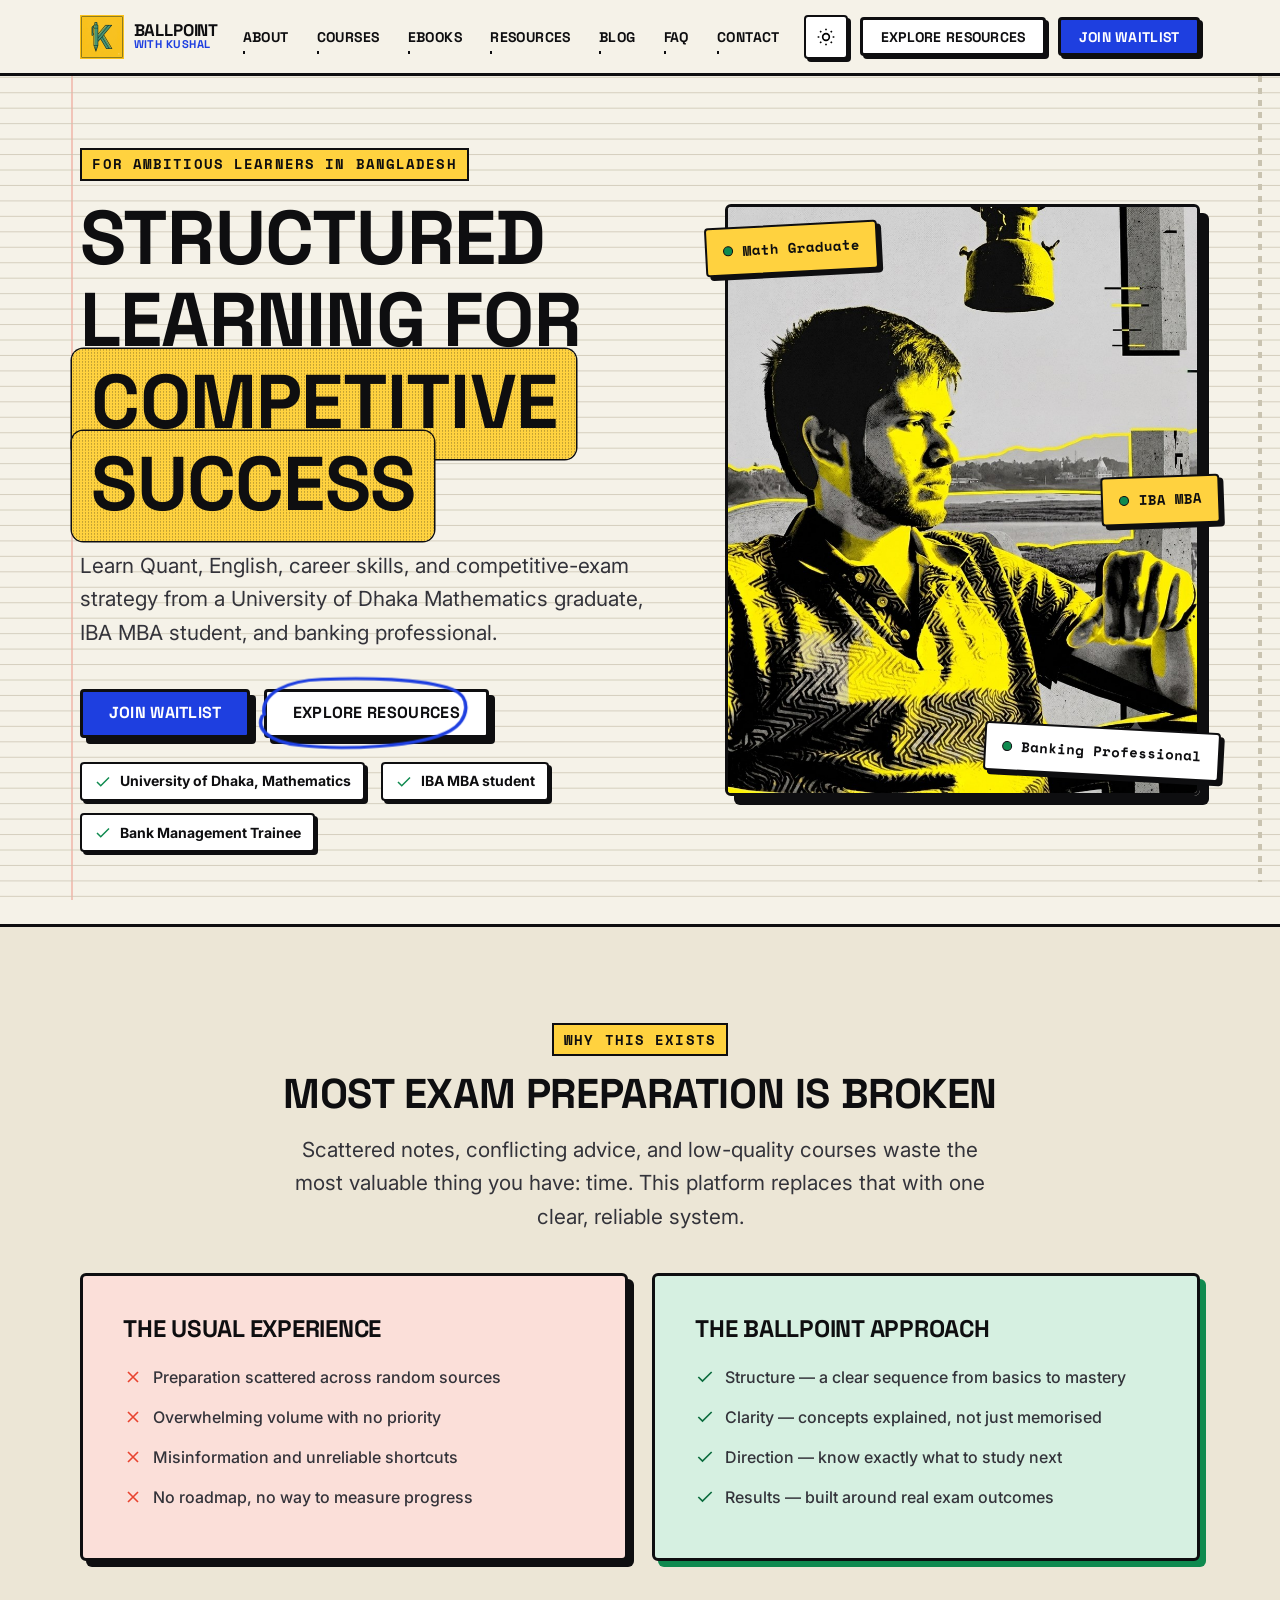
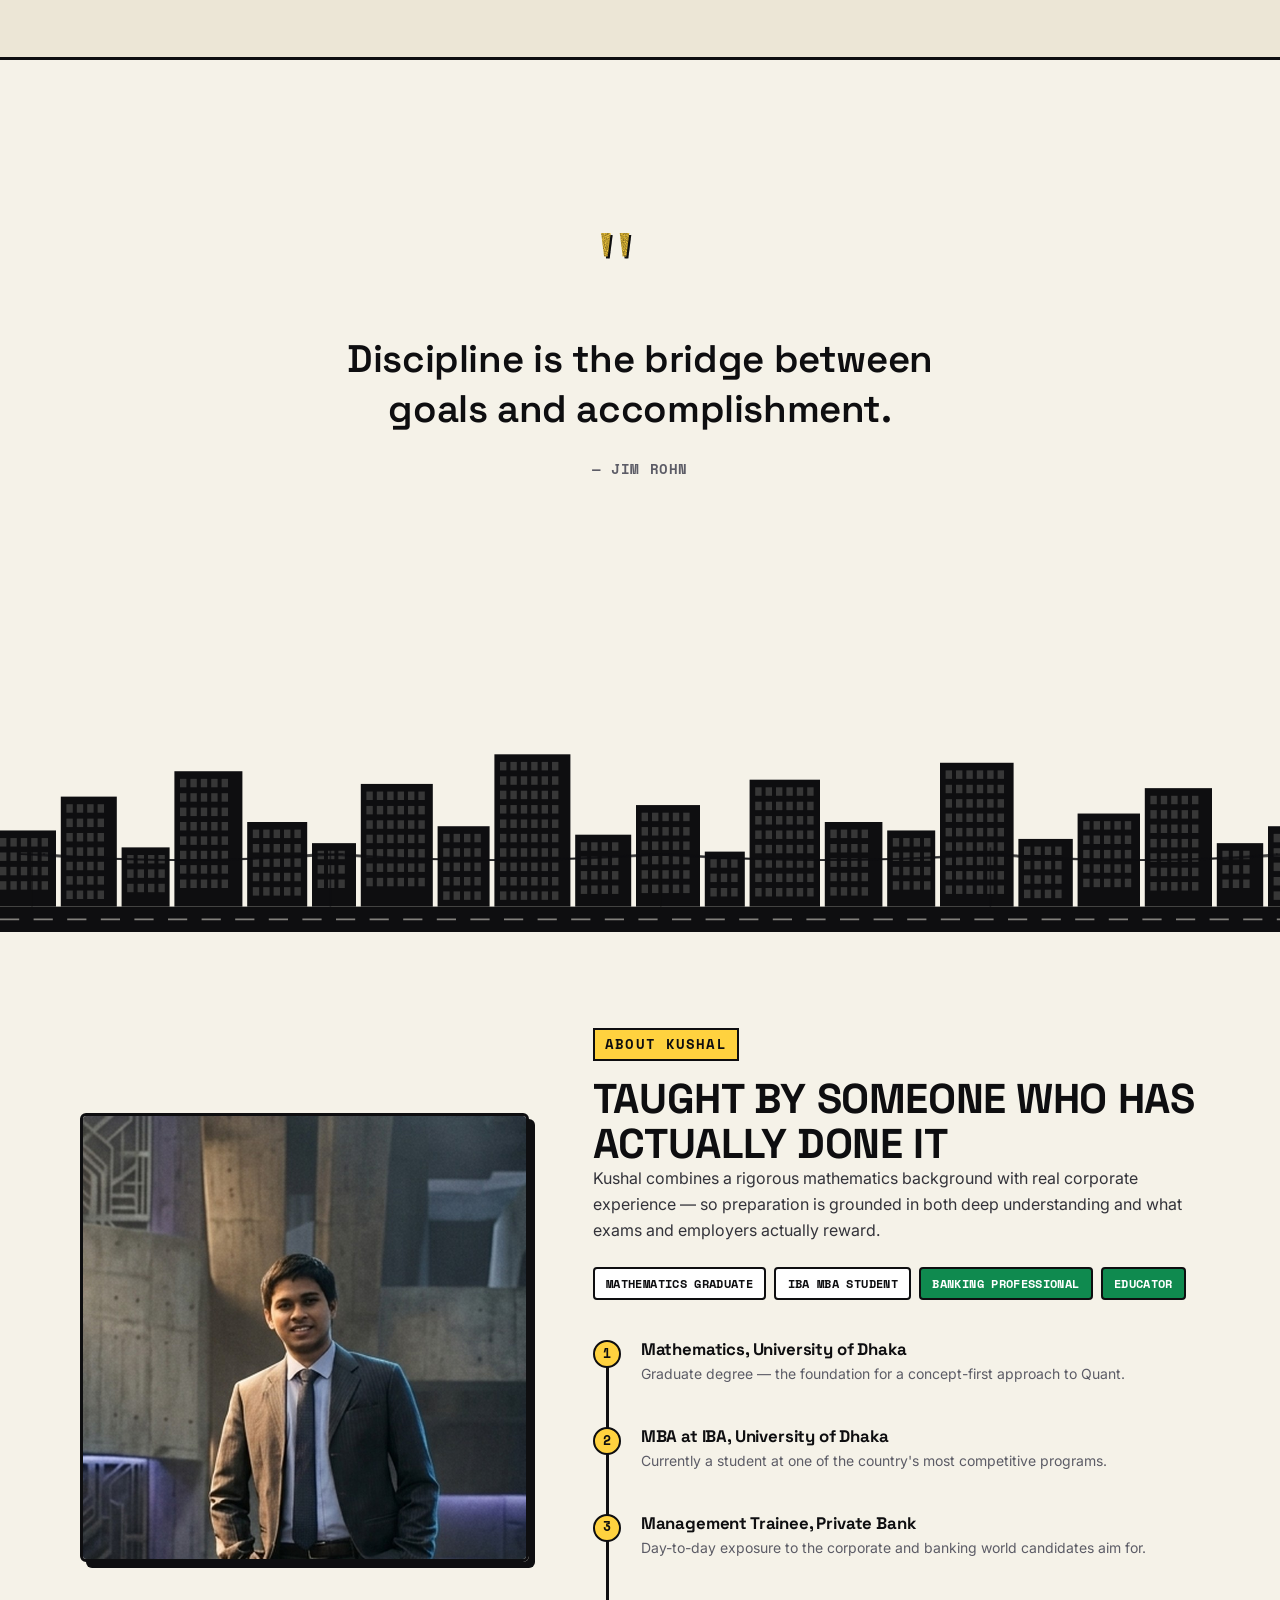
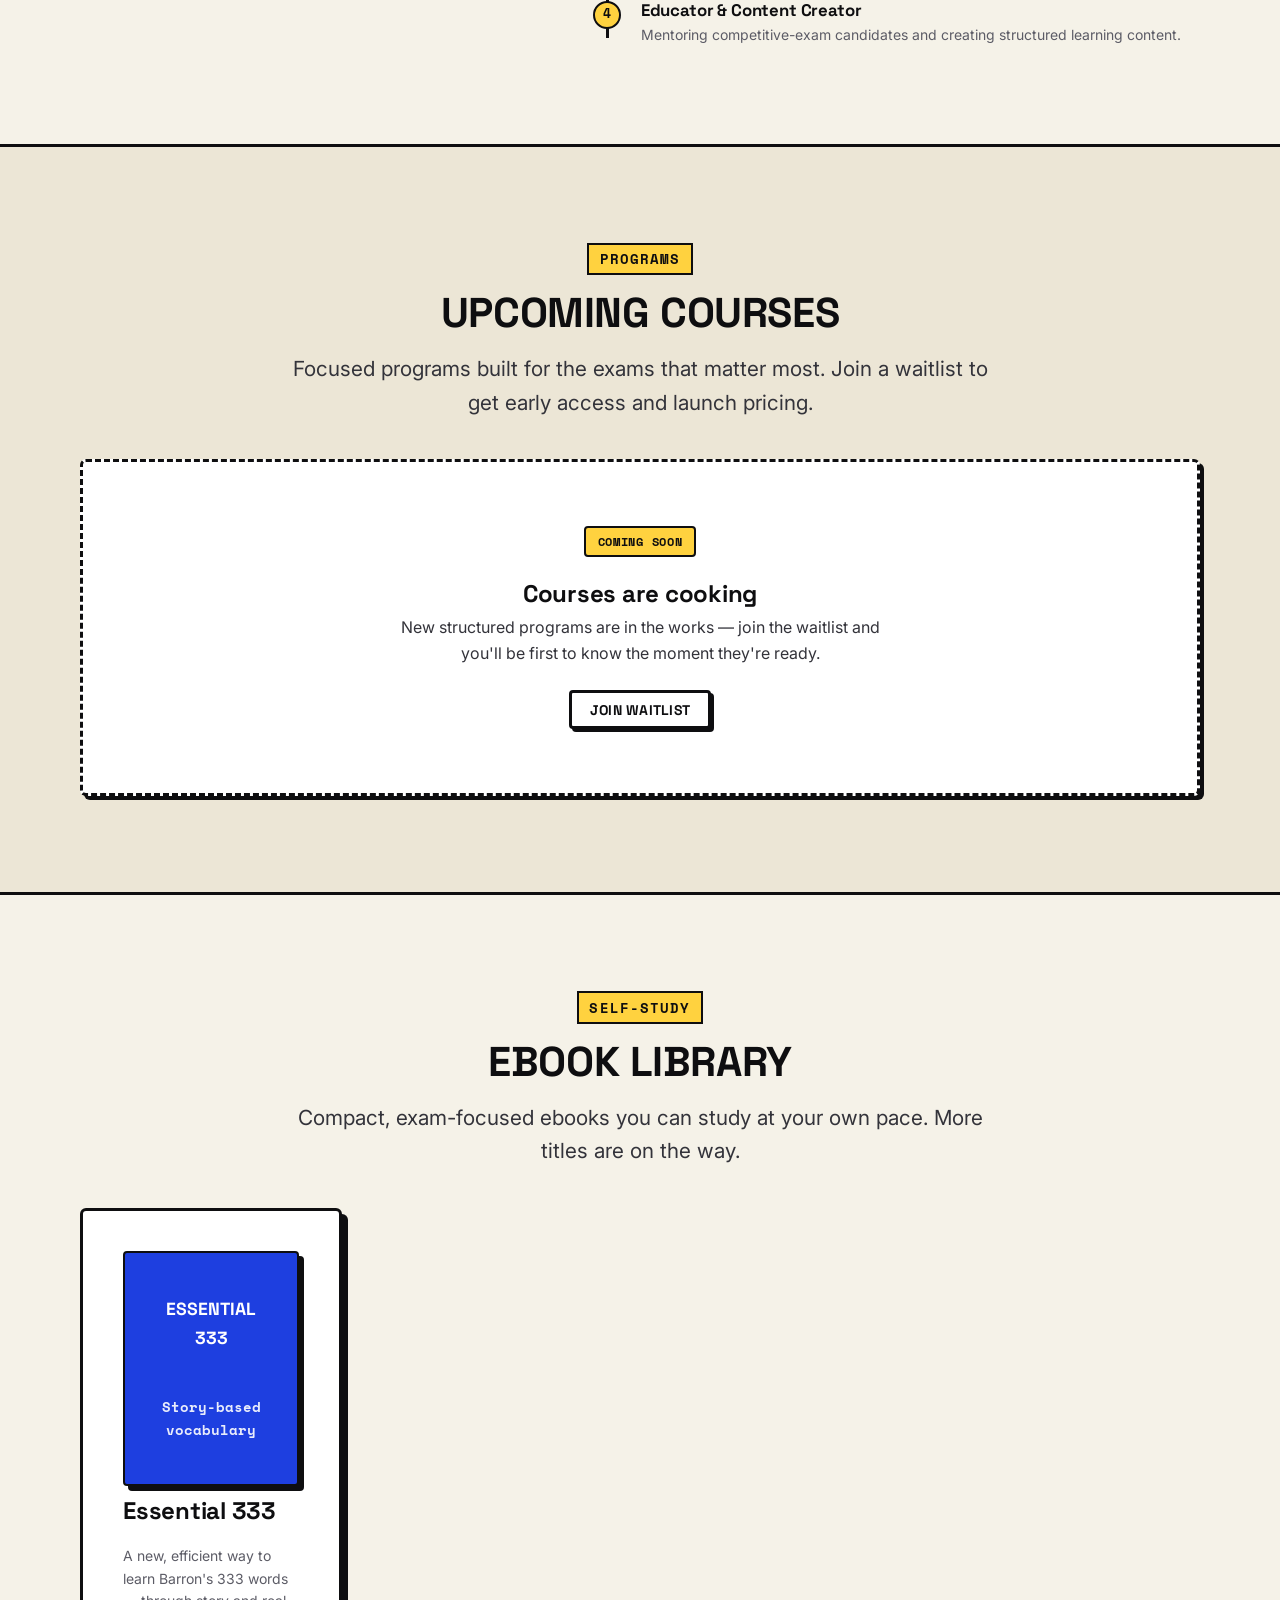
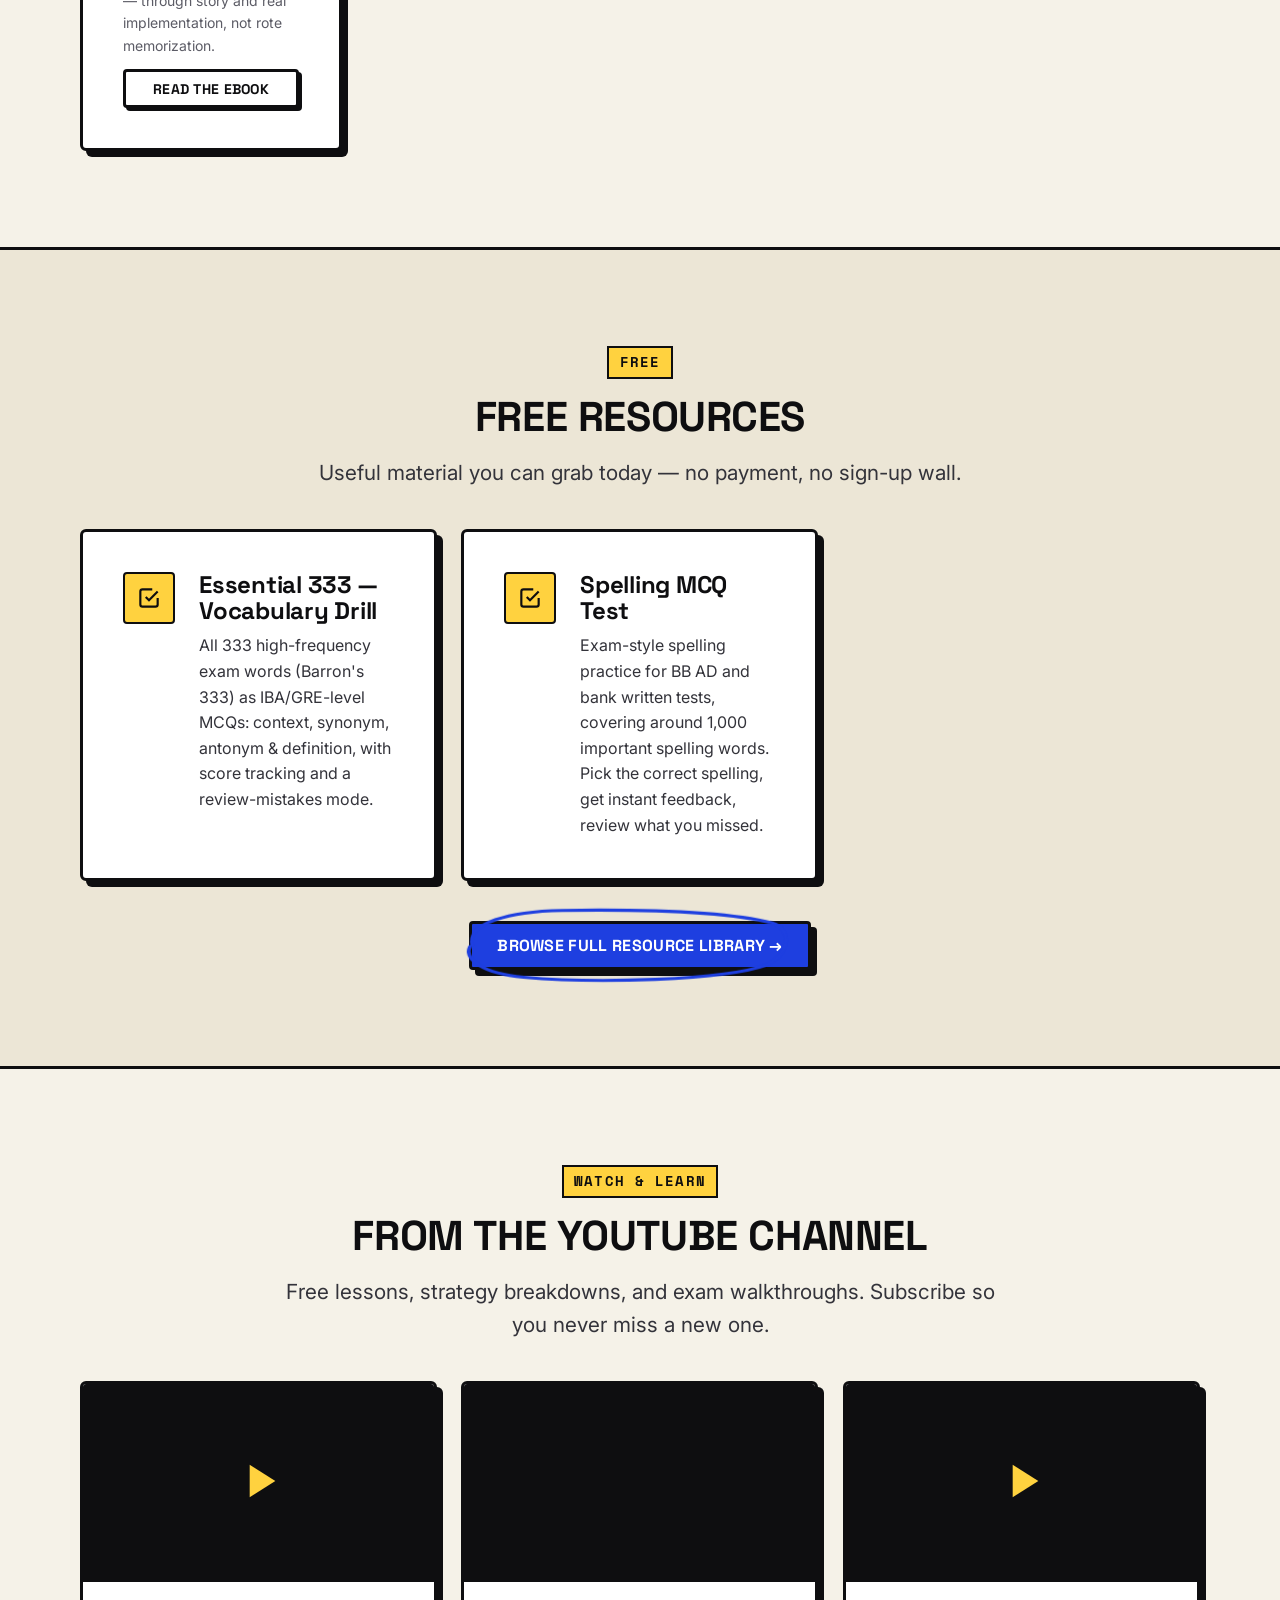
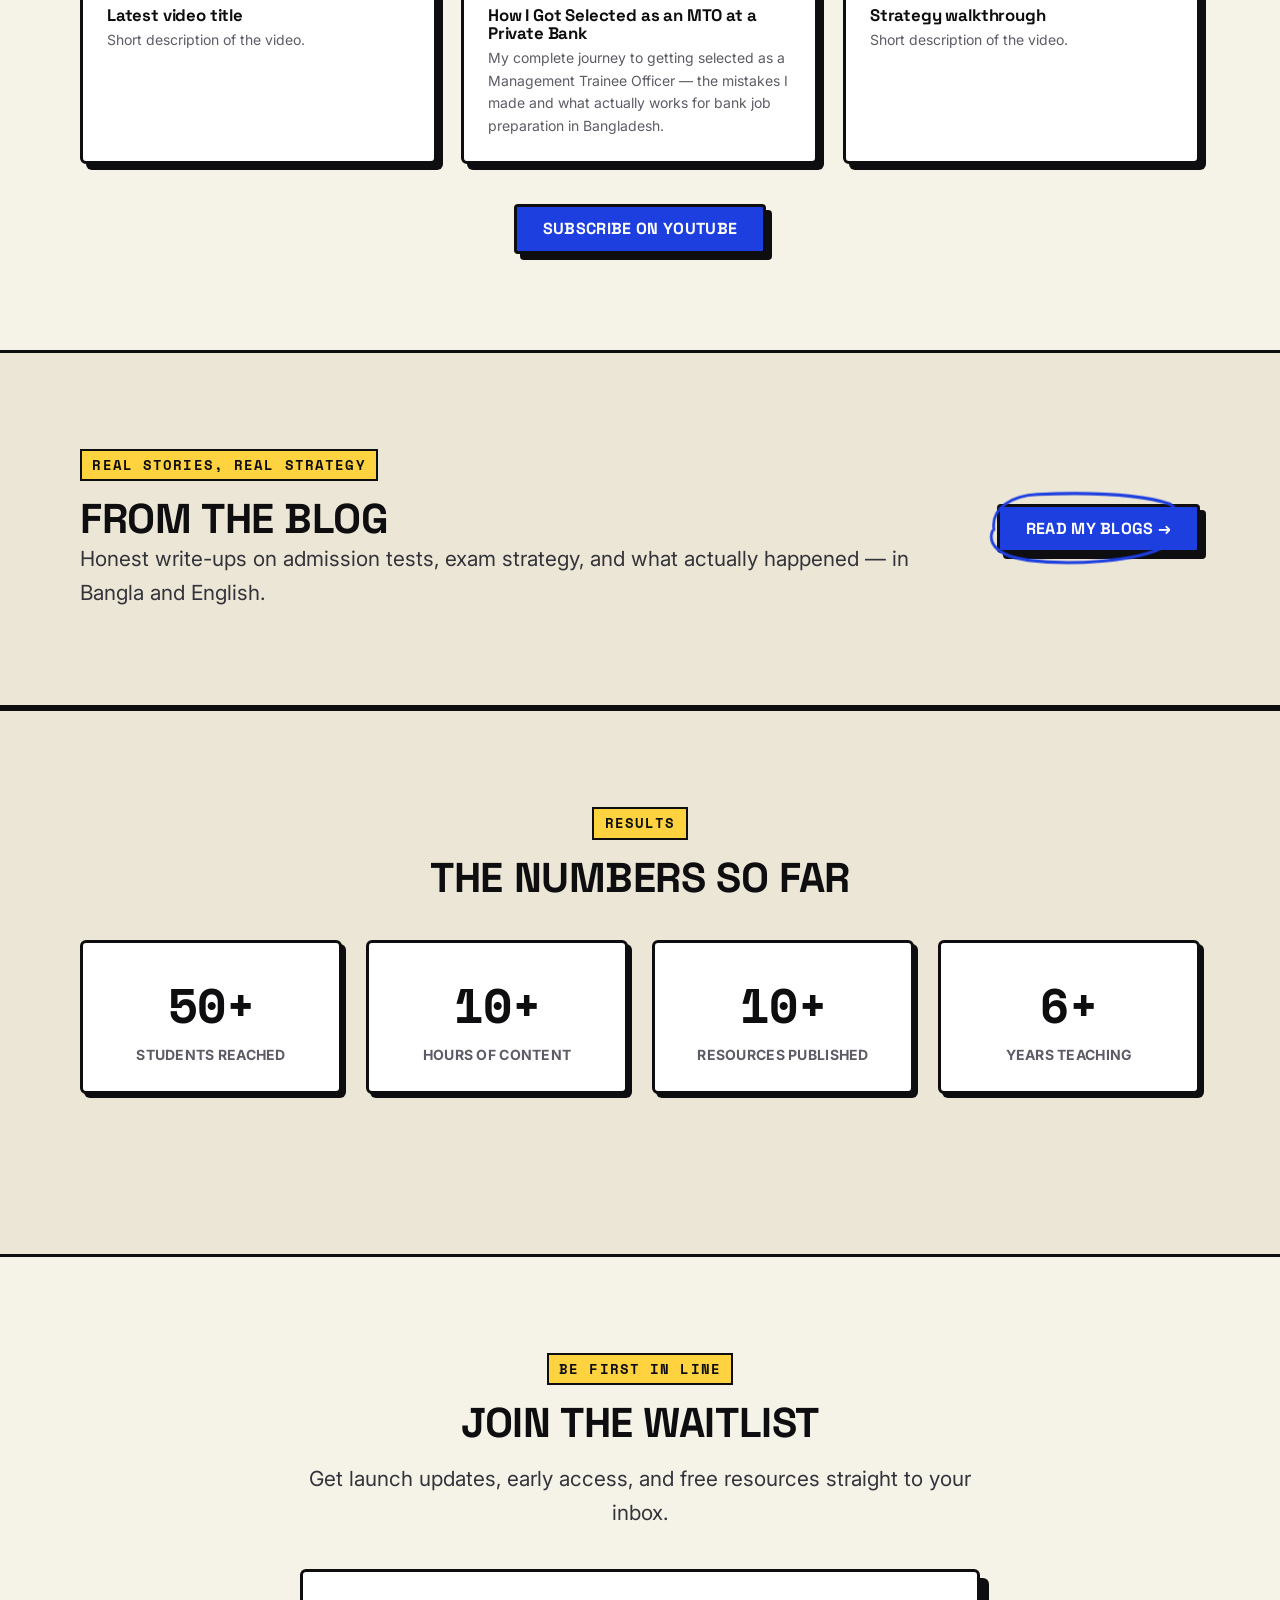
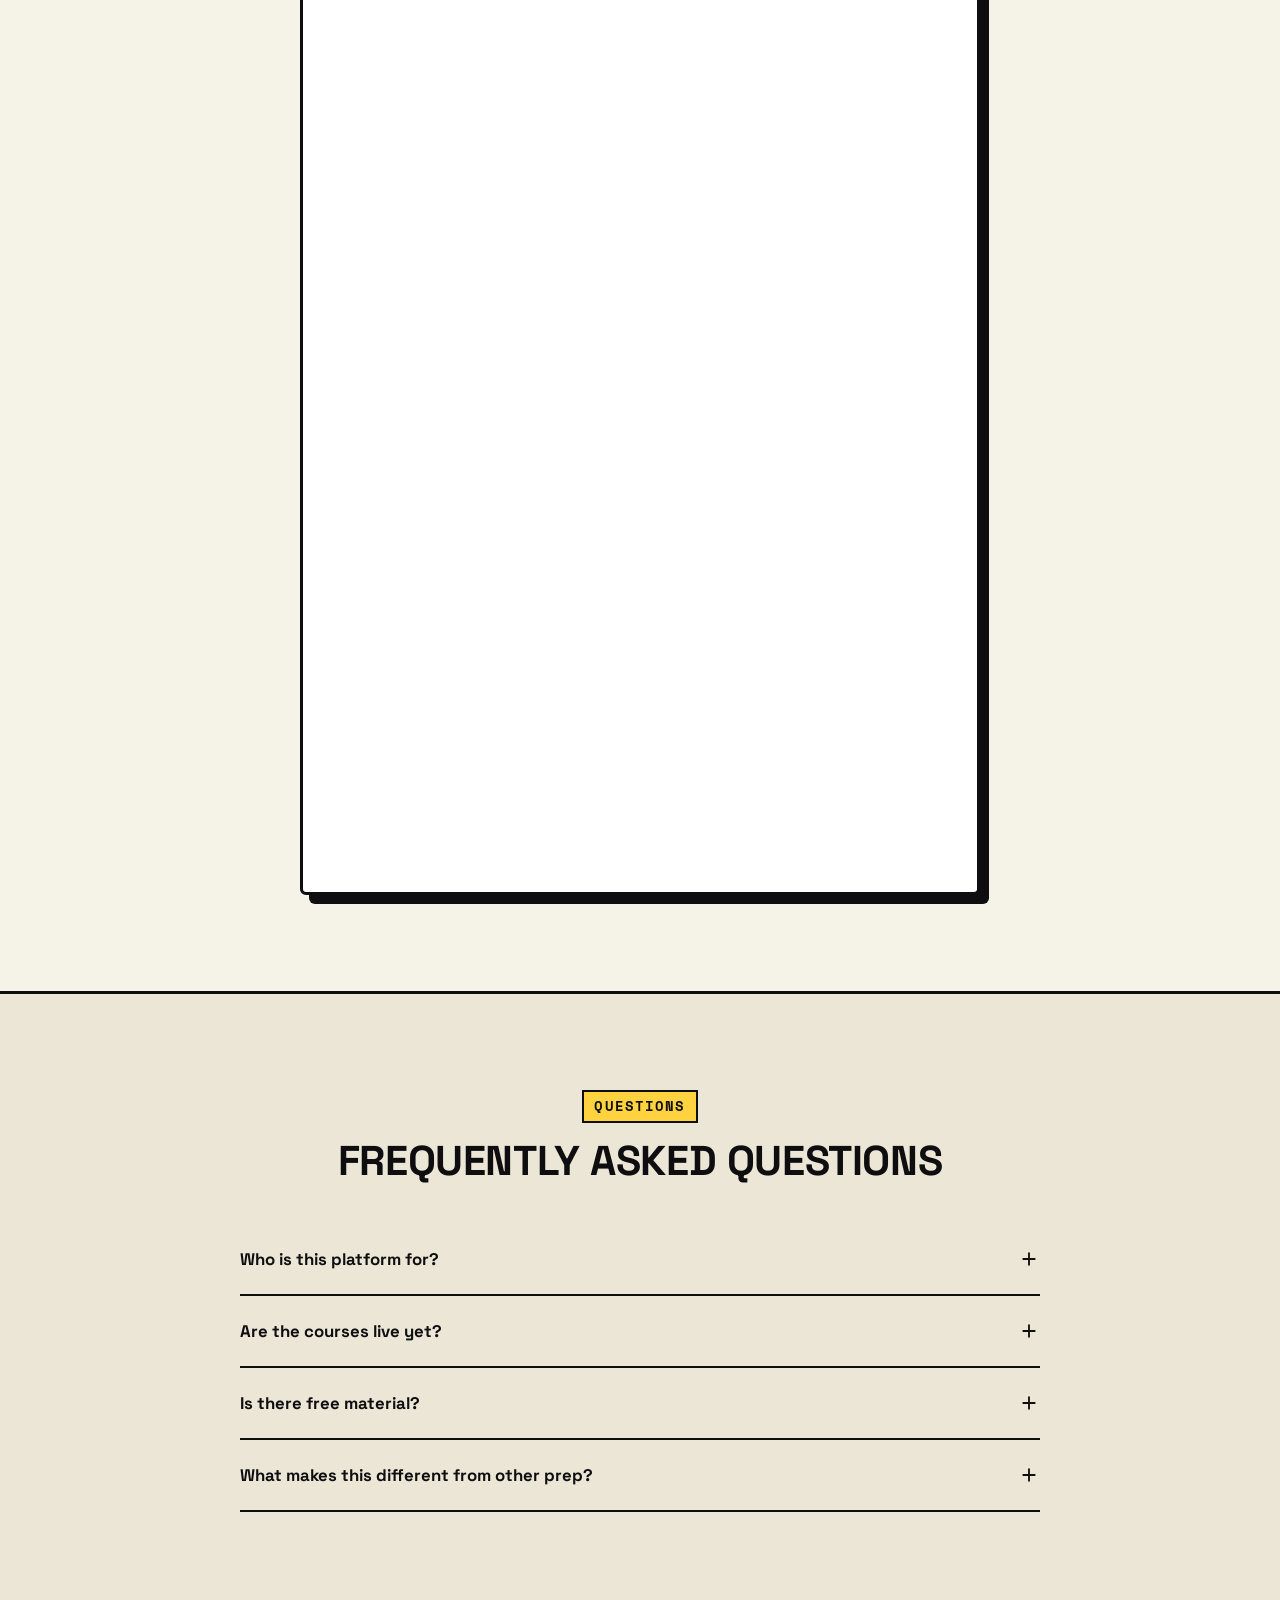
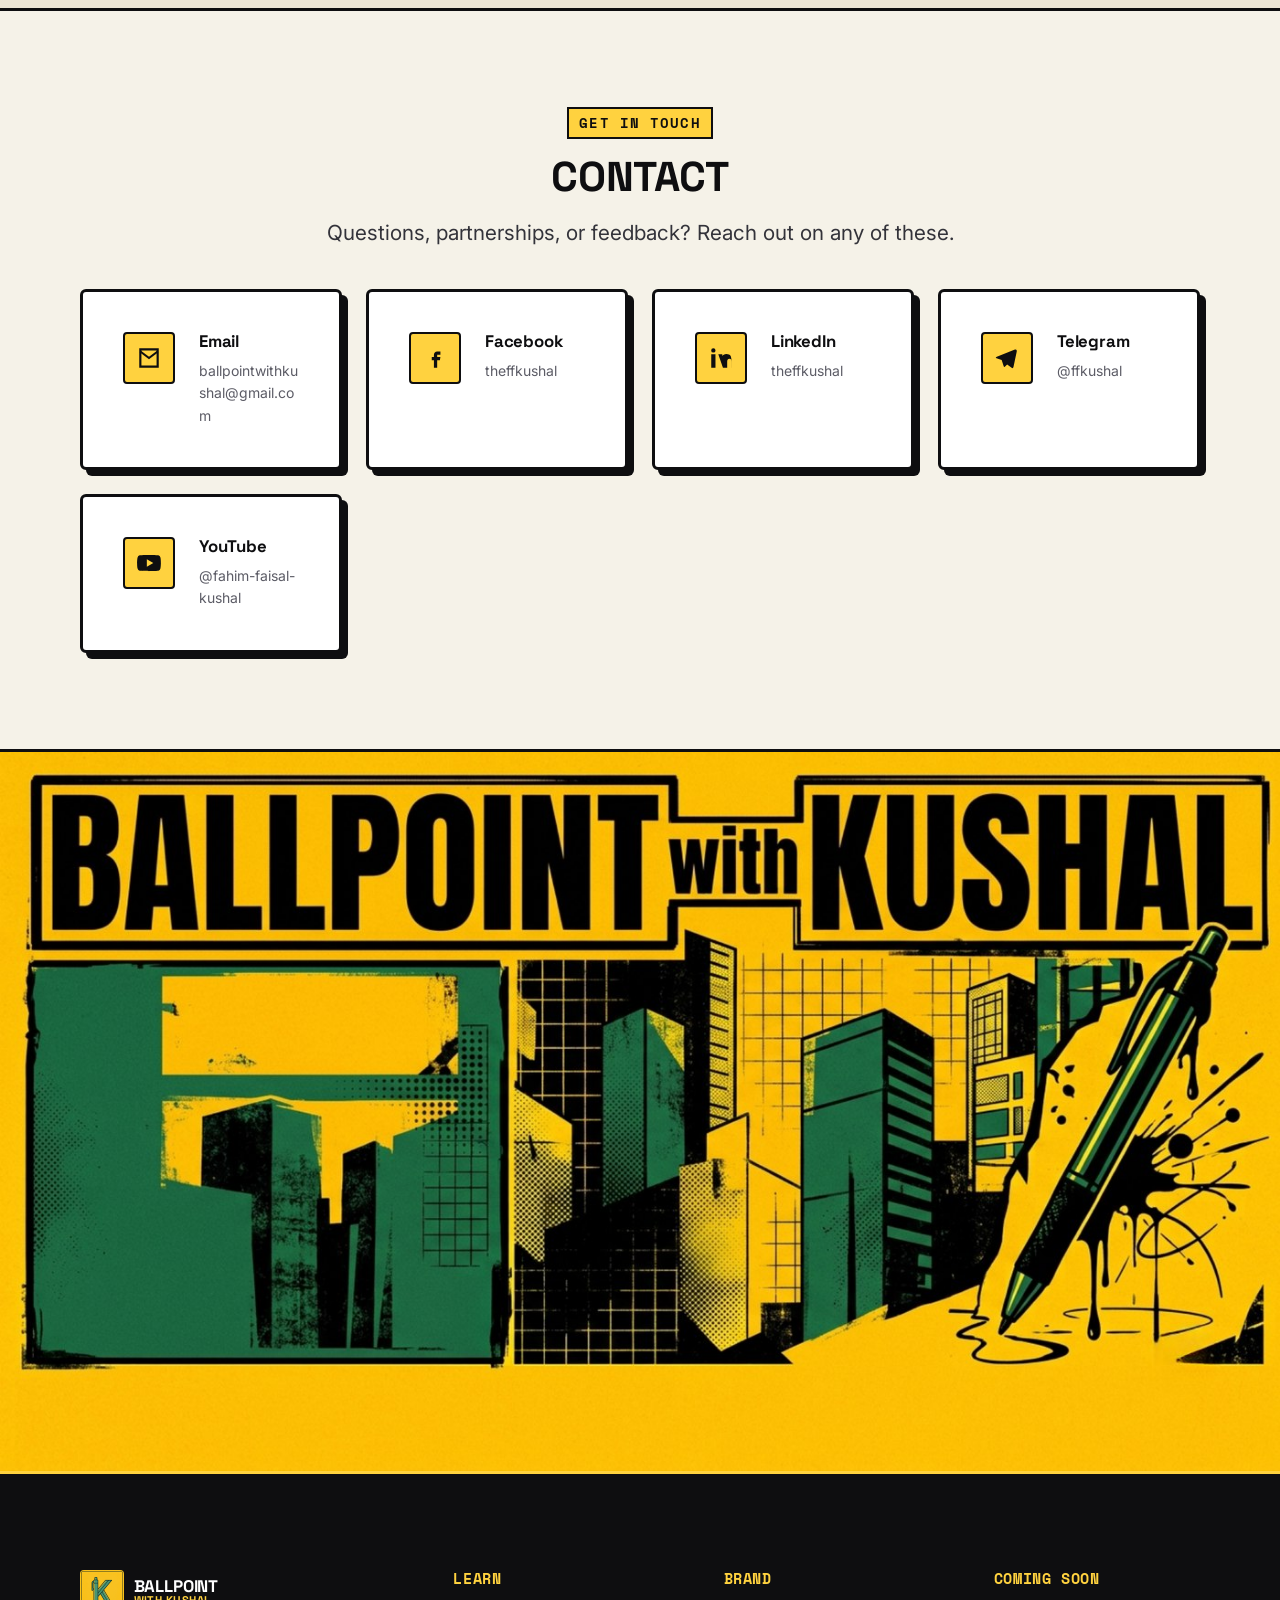
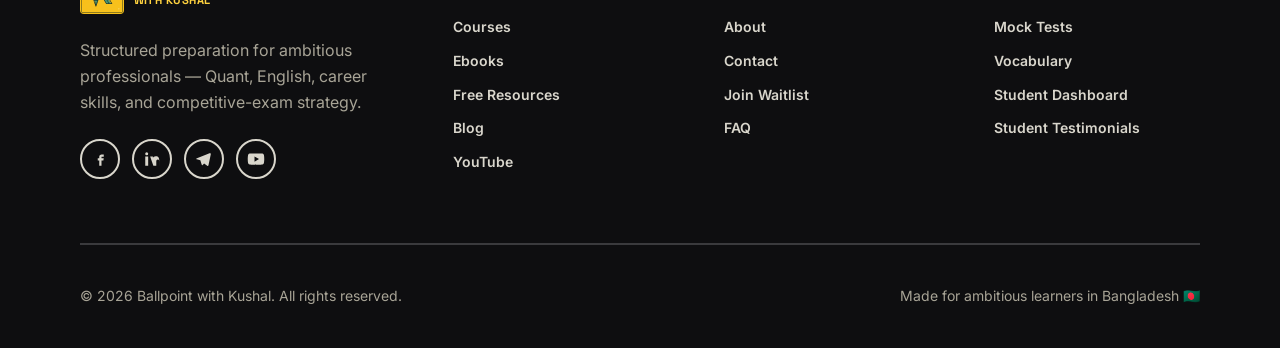
==== commit b27efd52: "Update index.html" ====
--- a/index.html
+++ b/index.html
@@ -158,7 +158,7 @@
     <section class="hero bg-decor" aria-labelledby="hero-title">
       <div class="container hero__grid">
         <div class="hero__copy">
-          <span class="eyebrow hero__eyebrow" data-reveal>For ambitious professionals in Bangladesh</span>
+          <span class="eyebrow hero__eyebrow" data-reveal>For ambitious learners in Bangladesh</span>
           <h1 id="hero-title" data-reveal data-reveal-delay="1">
             Structured Learning for <span class="text-gradient">Competitive Success</span>
           </h1>
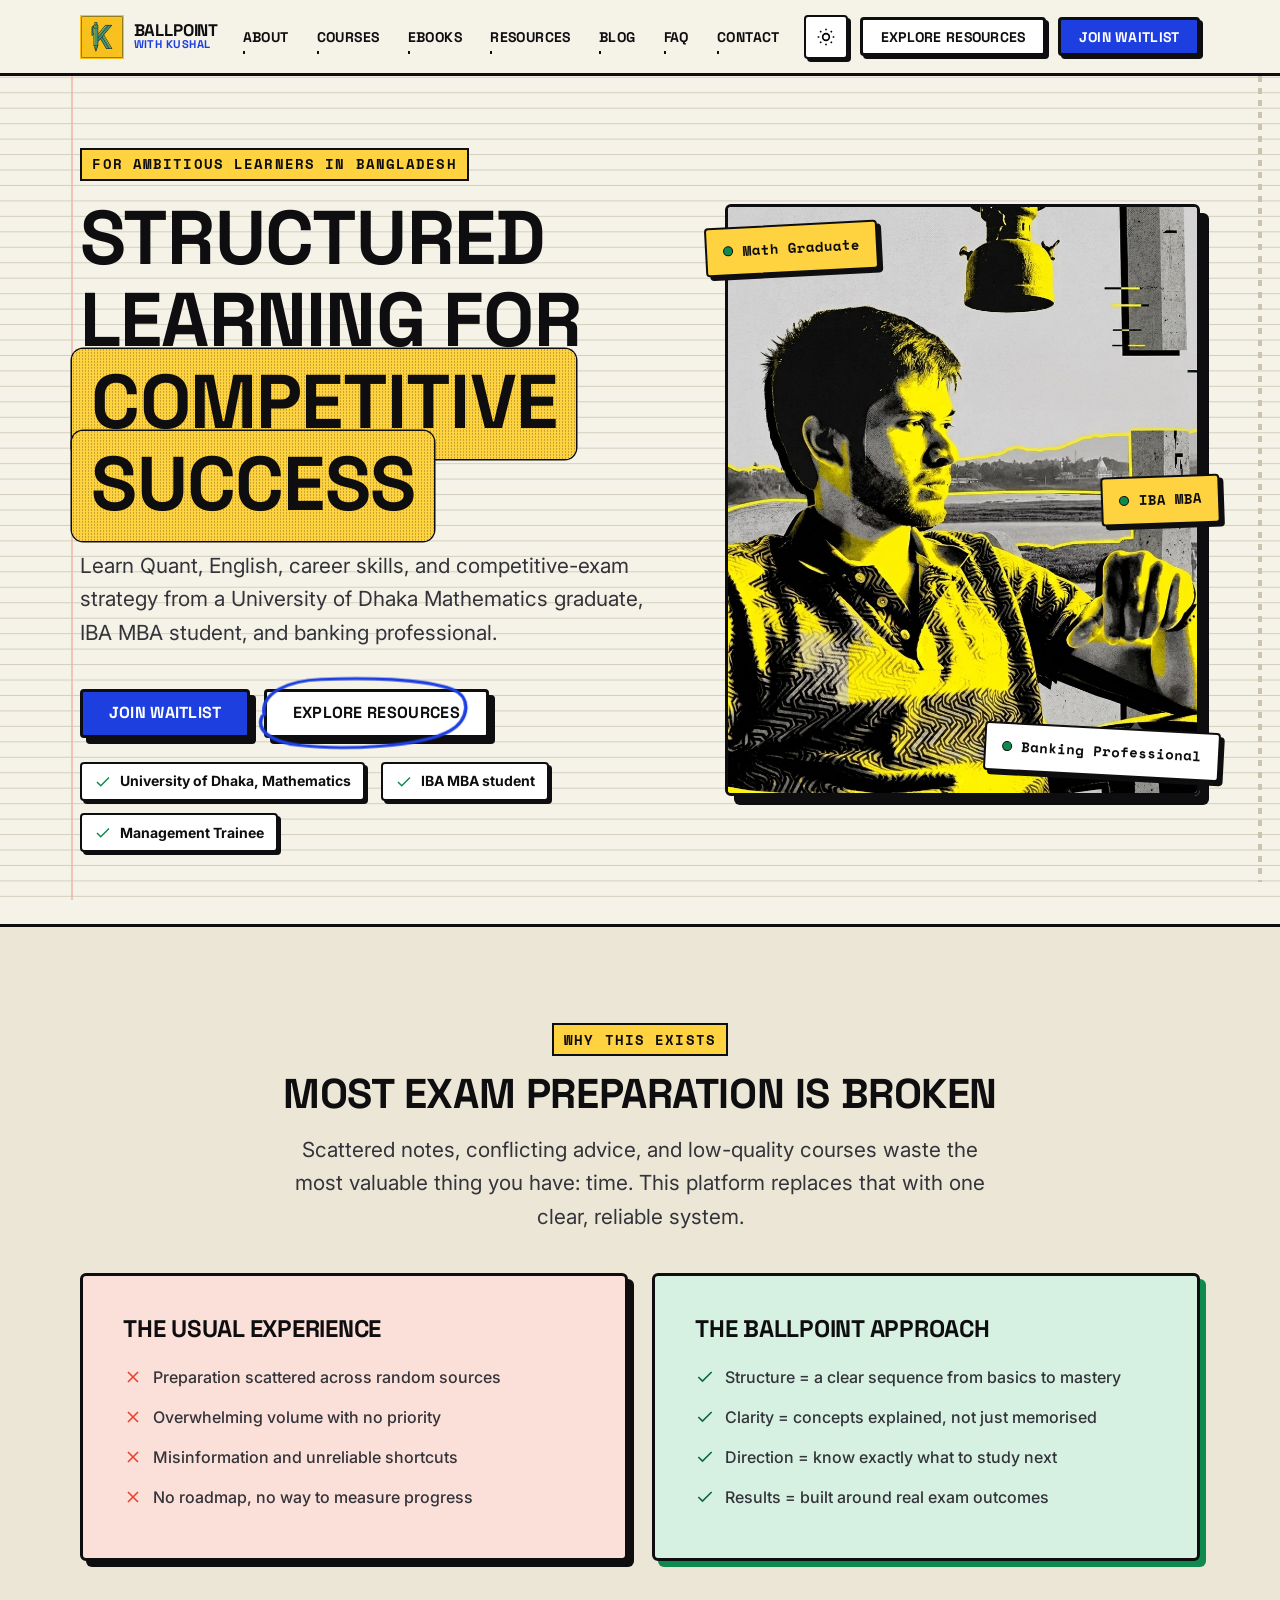
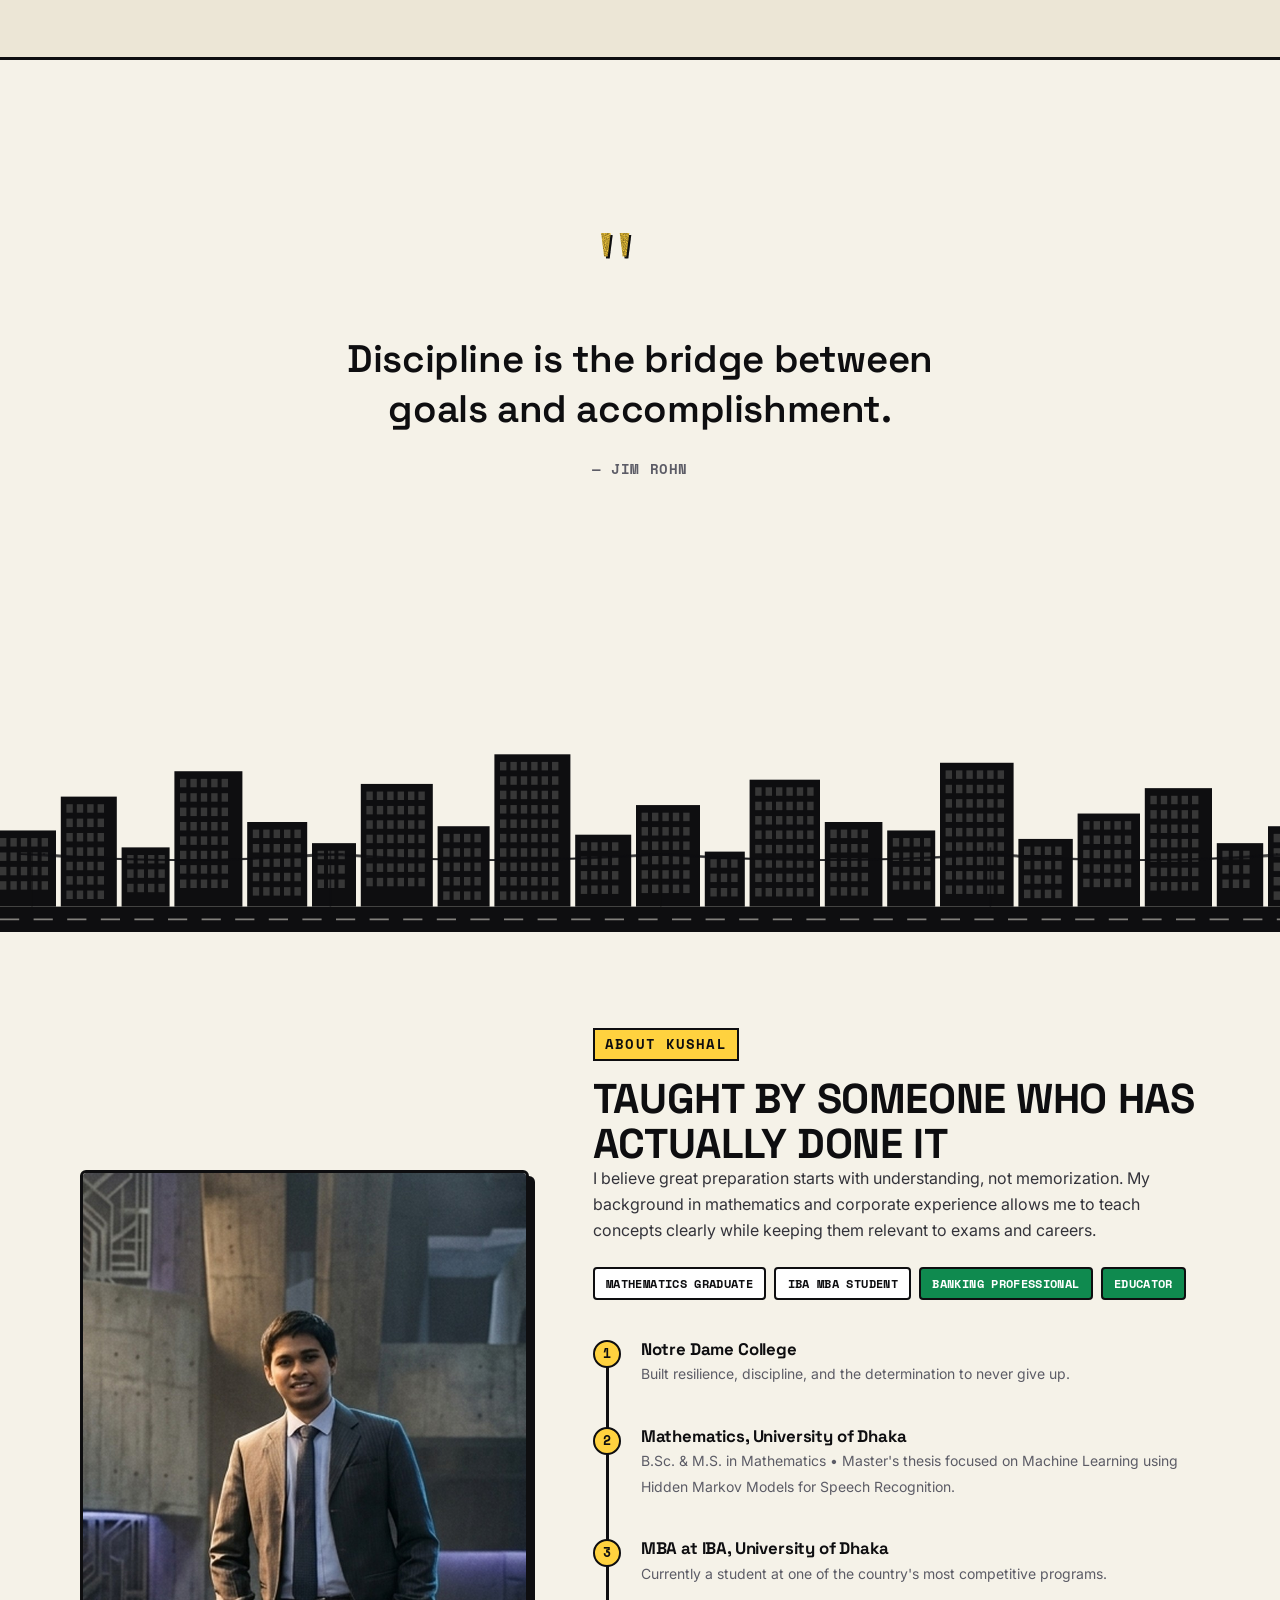
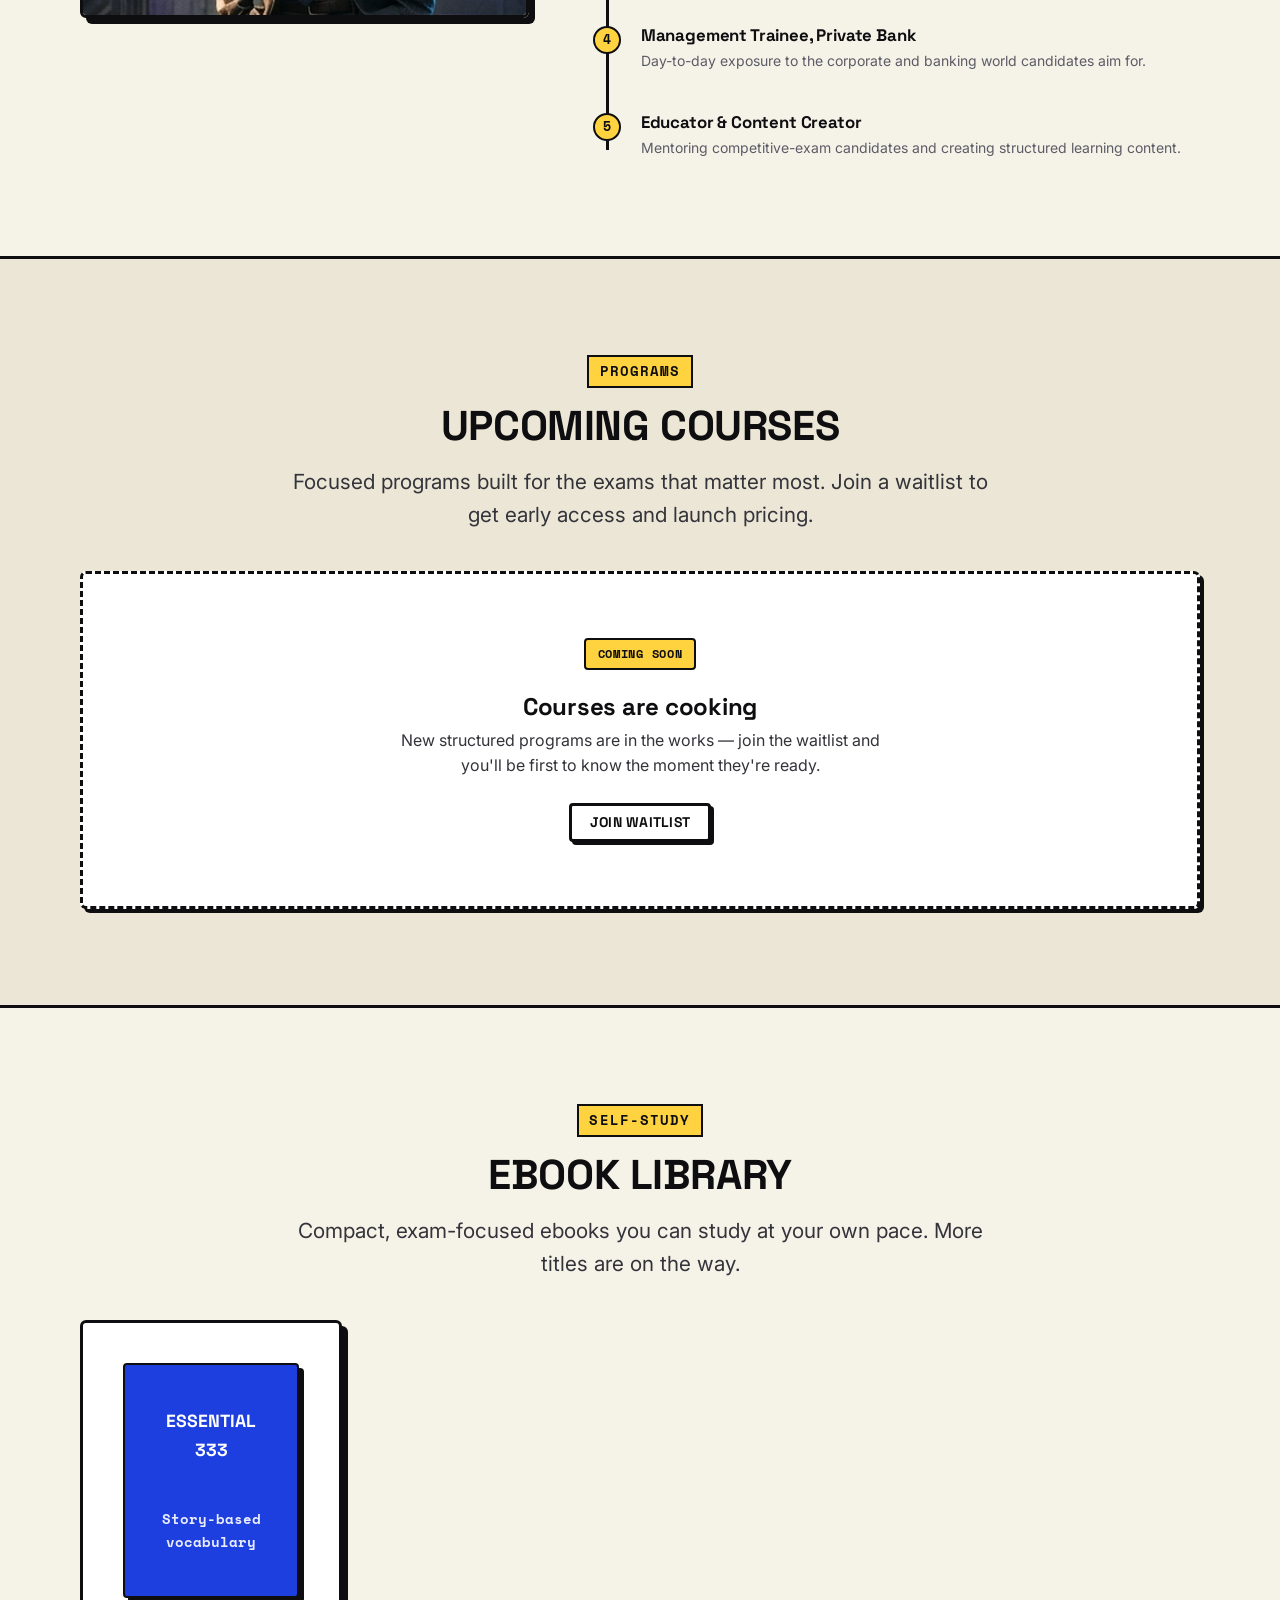
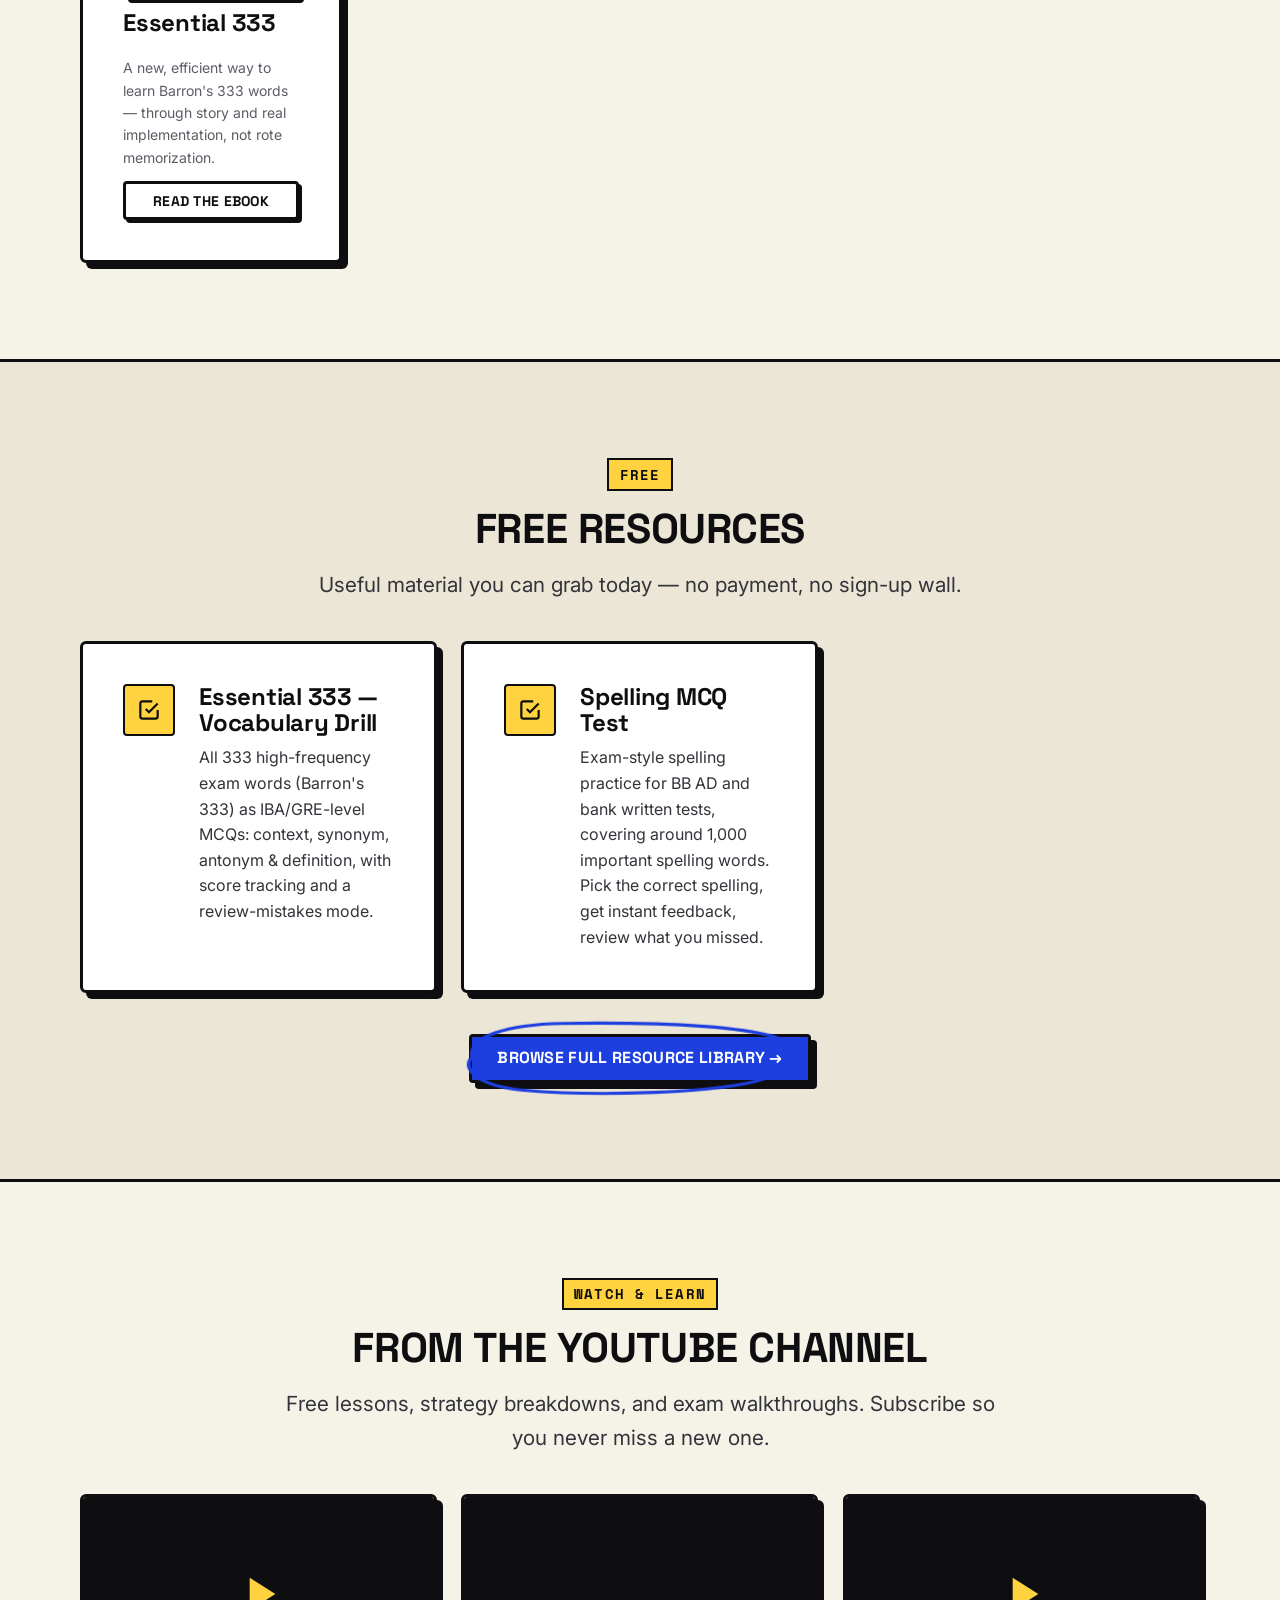
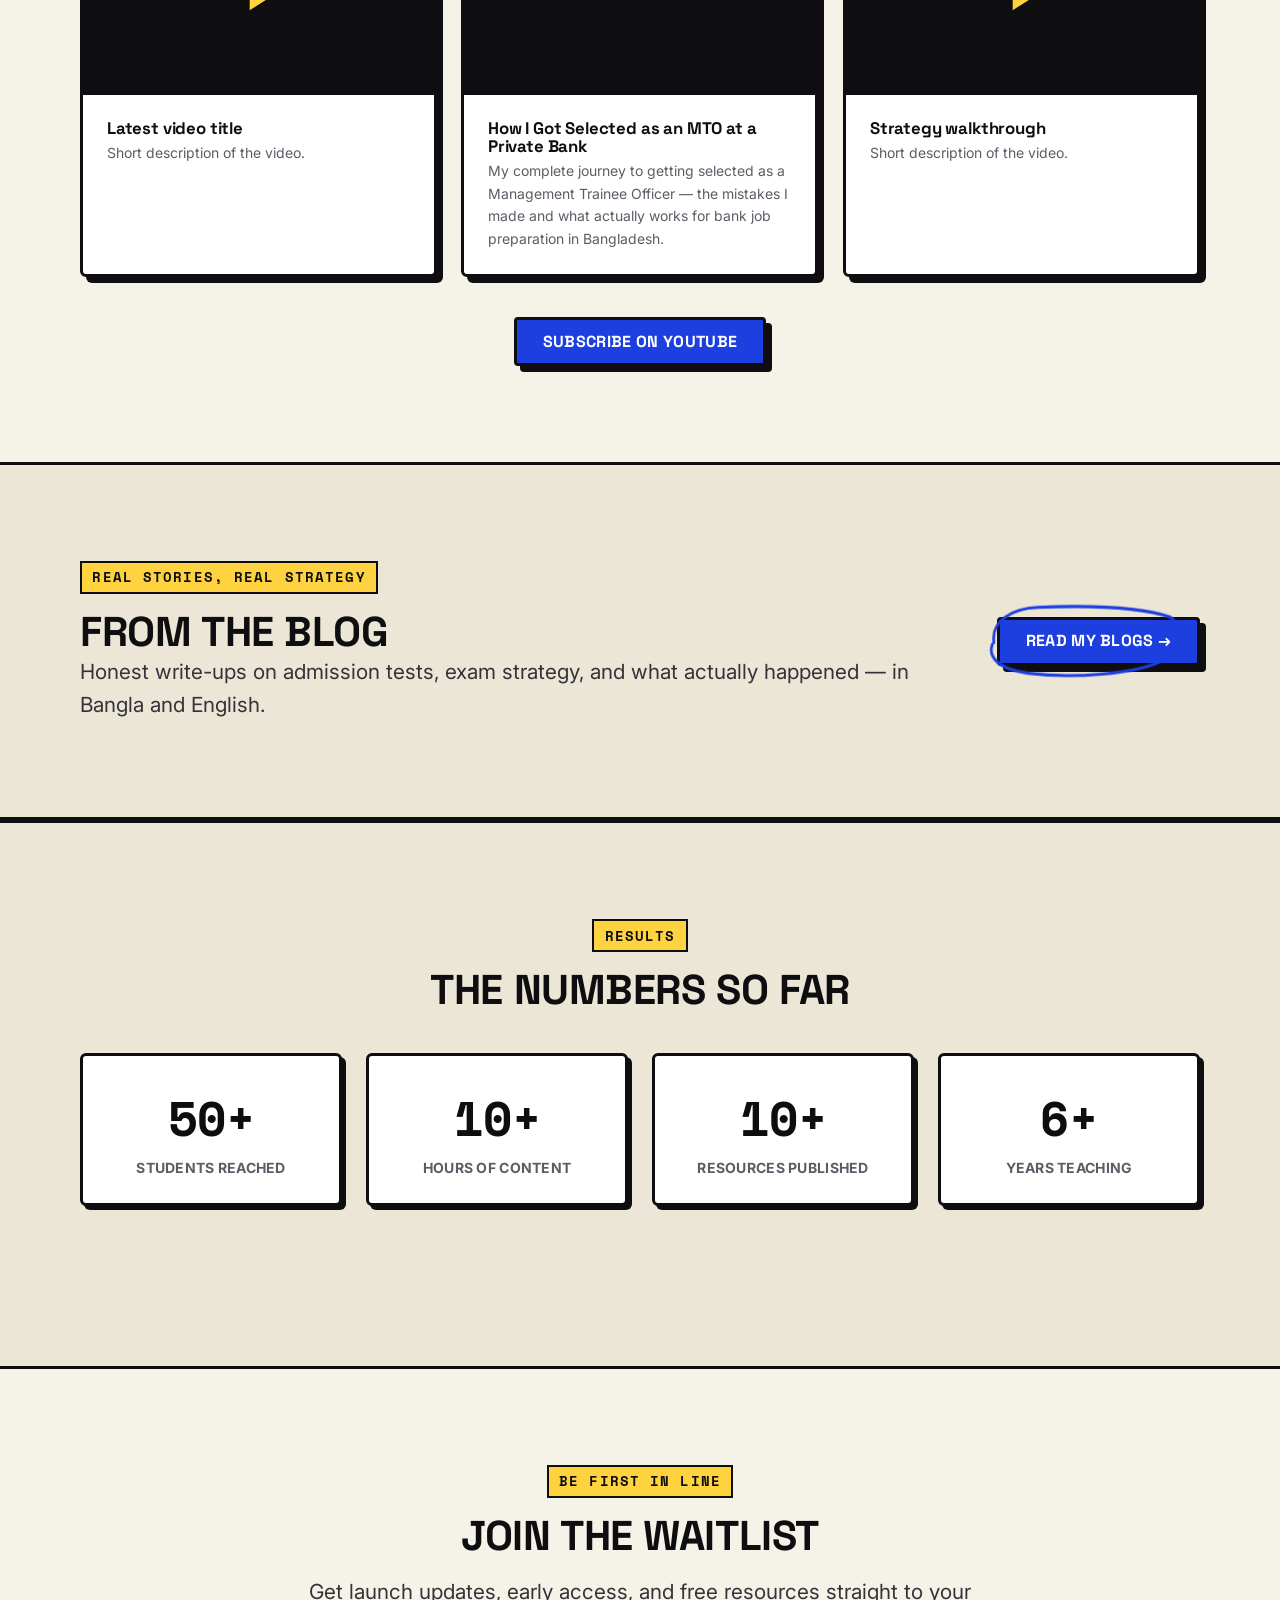
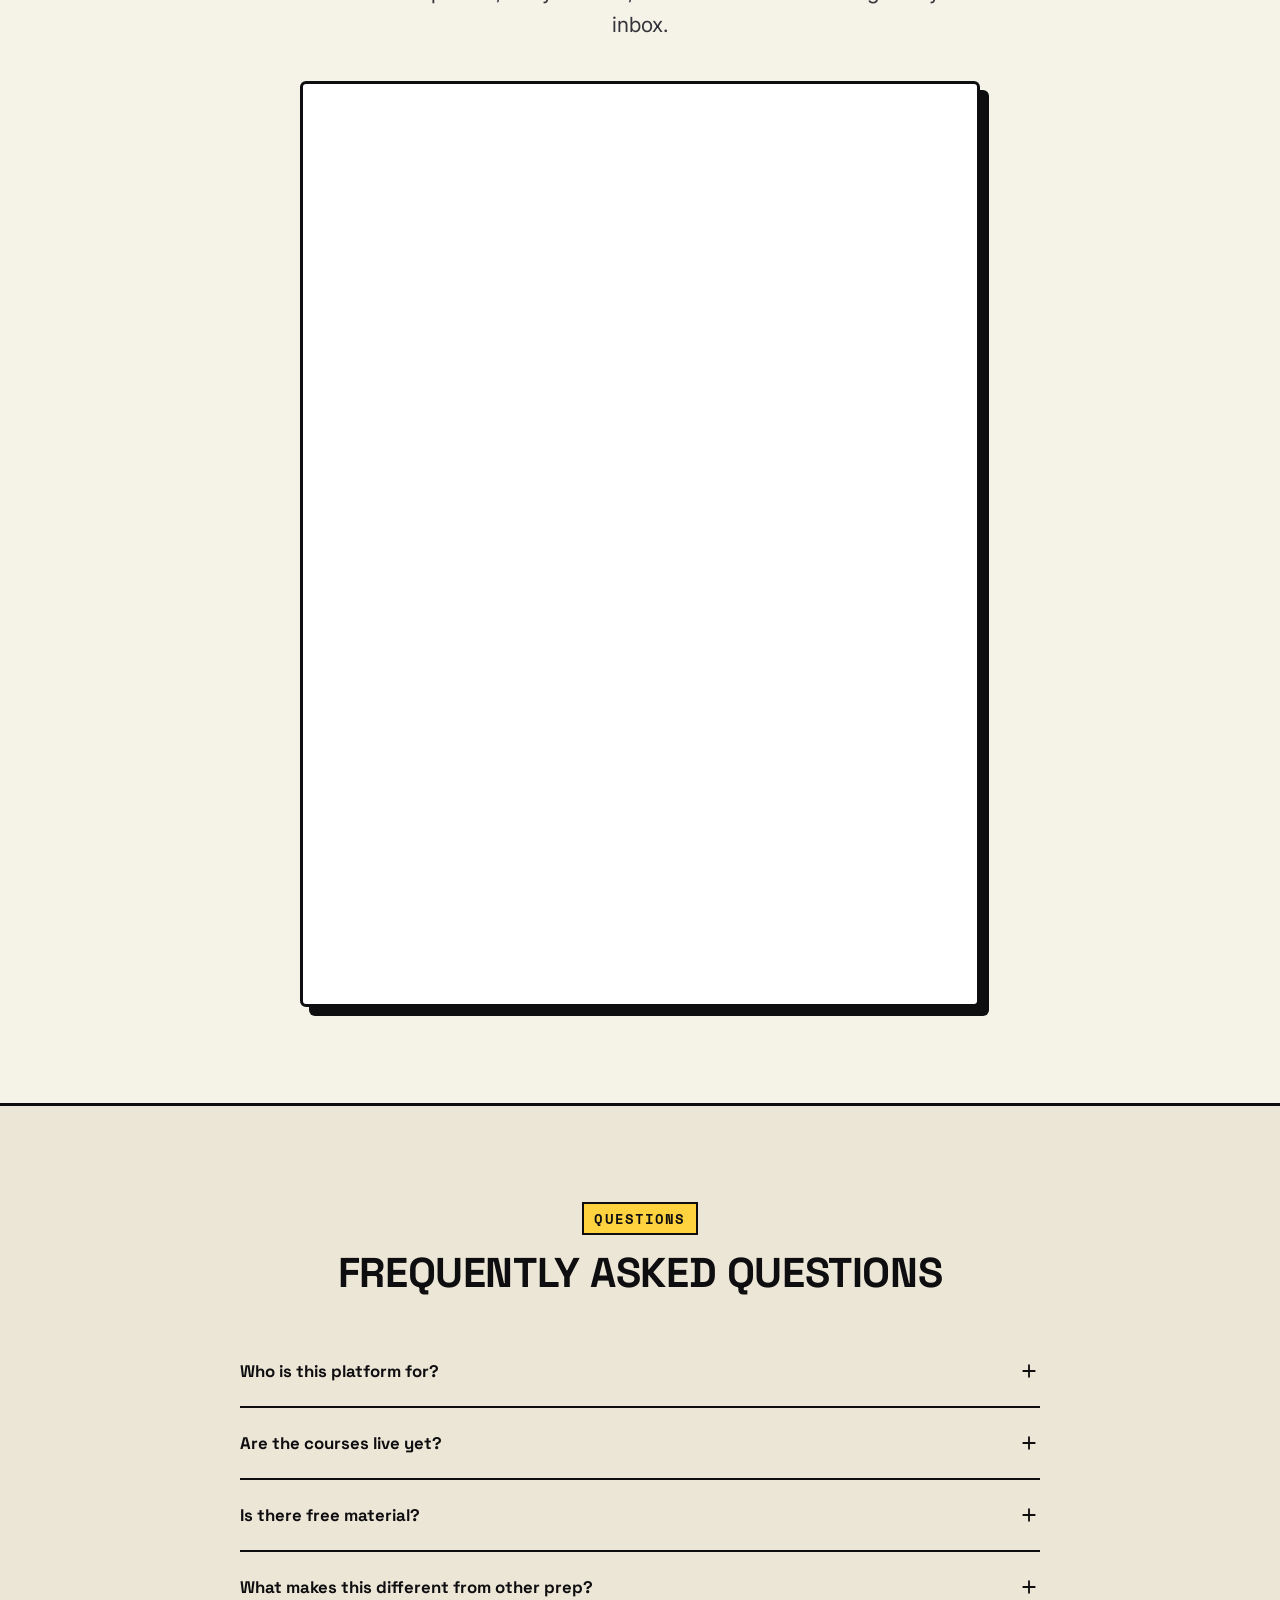
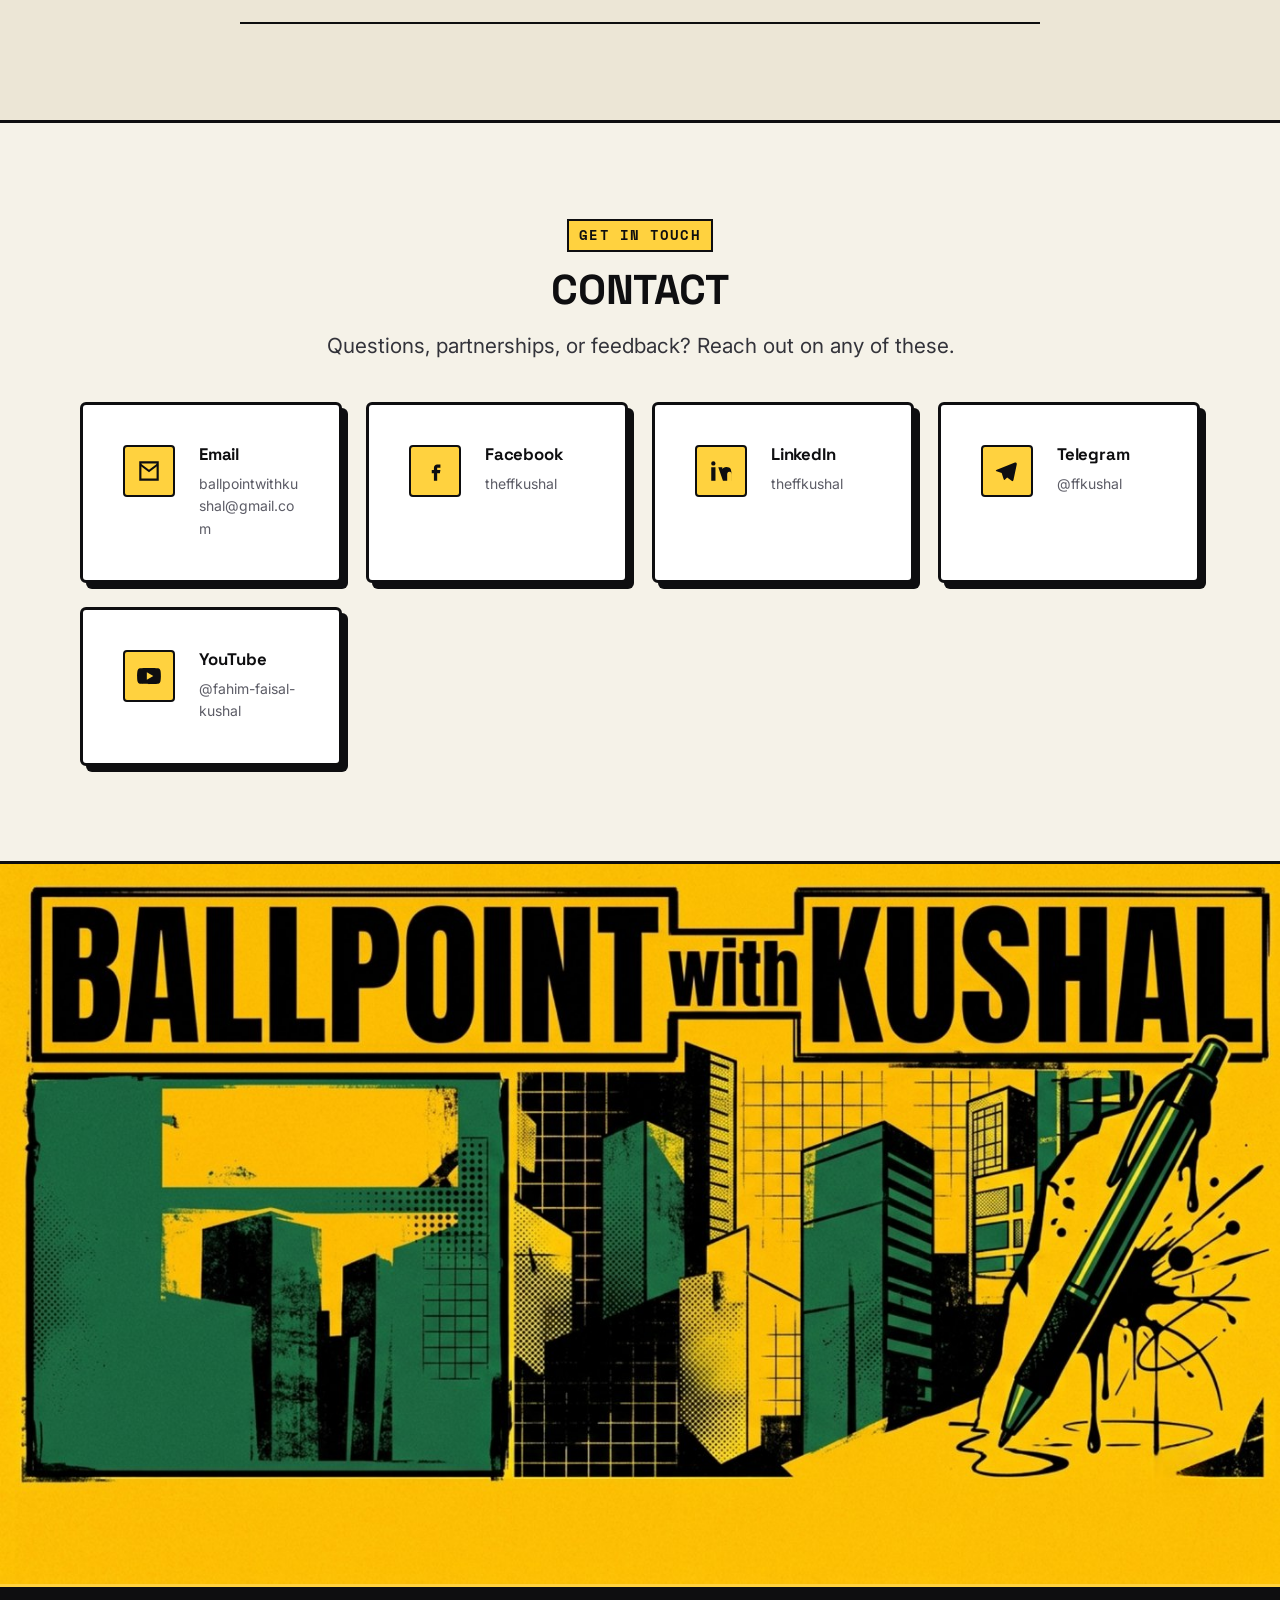
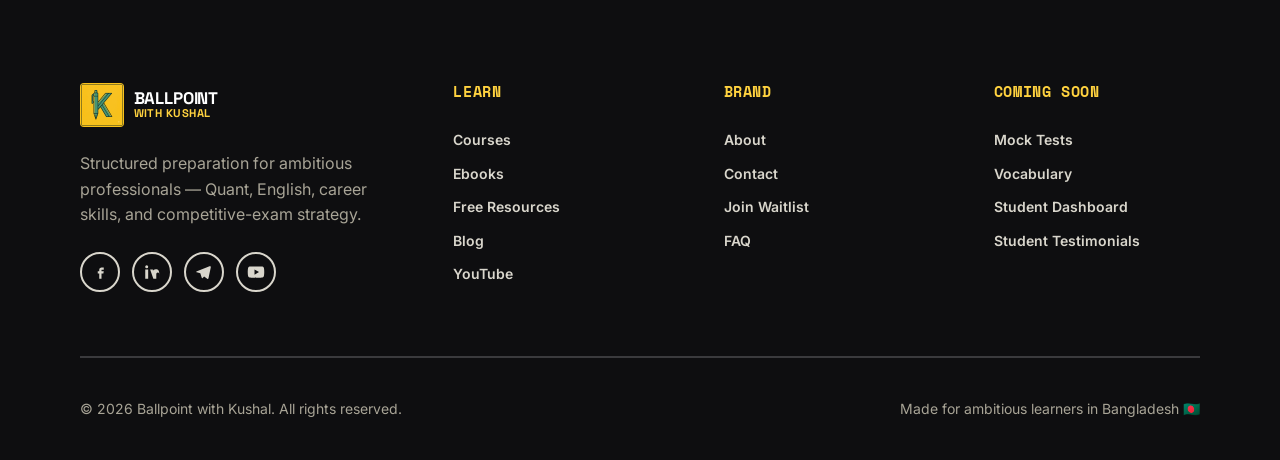
==== commit 3d4026e6: "Update index.html" ====
--- a/index.html
+++ b/index.html
@@ -179,7 +179,7 @@
           <div class="trust" data-reveal data-reveal-delay="3">
             <span class="trust__item"><svg viewBox="0 0 24 24" fill="none" stroke="currentColor" stroke-width="2"><path d="M20 6 9 17l-5-5"/></svg> University of Dhaka, Mathematics</span>
             <span class="trust__item"><svg viewBox="0 0 24 24" fill="none" stroke="currentColor" stroke-width="2"><path d="M20 6 9 17l-5-5"/></svg> IBA MBA student</span>
-            <span class="trust__item"><svg viewBox="0 0 24 24" fill="none" stroke="currentColor" stroke-width="2"><path d="M20 6 9 17l-5-5"/></svg> Bank Management Trainee</span>
+            <span class="trust__item"><svg viewBox="0 0 24 24" fill="none" stroke="currentColor" stroke-width="2"><path d="M20 6 9 17l-5-5"/></svg> Management Trainee</span>
           </div>
         </div>
 
@@ -217,10 +217,10 @@
           <div class="compare__col compare__col--solution" data-reveal data-reveal-delay="1">
             <h3>The Ballpoint approach</h3>
             <ul class="compare__list">
-              <li><svg viewBox="0 0 24 24" fill="none" stroke="currentColor" stroke-width="2"><path d="M20 6 9 17l-5-5"/></svg> Structure — a clear sequence from basics to mastery</li>
-              <li><svg viewBox="0 0 24 24" fill="none" stroke="currentColor" stroke-width="2"><path d="M20 6 9 17l-5-5"/></svg> Clarity — concepts explained, not just memorised</li>
-              <li><svg viewBox="0 0 24 24" fill="none" stroke="currentColor" stroke-width="2"><path d="M20 6 9 17l-5-5"/></svg> Direction — know exactly what to study next</li>
-              <li><svg viewBox="0 0 24 24" fill="none" stroke="currentColor" stroke-width="2"><path d="M20 6 9 17l-5-5"/></svg> Results — built around real exam outcomes</li>
+              <li><svg viewBox="0 0 24 24" fill="none" stroke="currentColor" stroke-width="2"><path d="M20 6 9 17l-5-5"/></svg> Structure = a clear sequence from basics to mastery</li>
+              <li><svg viewBox="0 0 24 24" fill="none" stroke="currentColor" stroke-width="2"><path d="M20 6 9 17l-5-5"/></svg> Clarity = concepts explained, not just memorised</li>
+              <li><svg viewBox="0 0 24 24" fill="none" stroke="currentColor" stroke-width="2"><path d="M20 6 9 17l-5-5"/></svg> Direction = know exactly what to study next</li>
+              <li><svg viewBox="0 0 24 24" fill="none" stroke="currentColor" stroke-width="2"><path d="M20 6 9 17l-5-5"/></svg> Results = built around real exam outcomes</li>
             </ul>
           </div>
         </div>
@@ -925,7 +925,7 @@
         <div>
           <span class="eyebrow" data-reveal>About Kushal</span>
           <h2 id="about-title" data-reveal>Taught by someone who has actually done it</h2>
-          <p data-reveal data-reveal-delay="1">Kushal combines a rigorous mathematics background with real corporate experience — so preparation is grounded in both deep understanding and what exams and employers actually reward.</p>
+          <p data-reveal data-reveal-delay="1">I believe great preparation starts with understanding, not memorization. My background in mathematics and corporate experience allows me to teach concepts clearly while keeping them relevant to exams and careers.</p>
 
           <div class="about__roles" data-reveal data-reveal-delay="1">
             <span class="badge badge--soft">Mathematics Graduate</span>
@@ -936,9 +936,13 @@
 
           <ol class="timeline">
             <li class="timeline__item" data-reveal>
-              <h4>Mathematics, University of Dhaka</h4>
-              <span>Graduate degree — the foundation for a concept-first approach to Quant.</span>
+              <h4>Notre Dame College</h4>
+              <span>Built resilience, discipline, and the determination to never give up.</span>
             </li>
+          <li class="timeline__item" data-reveal>
+            <h4>Mathematics, University of Dhaka</h4>
+            <span>B.Sc. & M.S. in Mathematics • Master's thesis focused on Machine Learning using Hidden Markov Models for Speech Recognition.</span>
+          </li>
             <li class="timeline__item" data-reveal>
               <h4>MBA at IBA, University of Dhaka</h4>
               <span>Currently a student at one of the country's most competitive programs.</span>
--- a/css/dark-mode.css
+++ b/css/dark-mode.css
@@ -76,15 +76,33 @@
    yellow BACKGROUND with `color: var(--ink)` was relying on --ink meaning
    "dark" — and in dark mode --ink now means "light cream" instead, which
    gives ~1.3:1 contrast on yellow (WCAG AA needs 4.5:1 minimum). Every one
-   of those needs its text forced back to a literal dark colour here. */
+   of those needs its text forced back to a literal dark colour here.
+
+   .text-gradient (the highlighted-phrase effect, e.g. "AMBITIOUS
+   PROFESSIONALS" on the homepage) was missed from this list the first
+   time around — it was rebuilt twice after this list was originally
+   written, and never re-checked against it, so the cream dark-mode ink
+   color was sitting almost invisibly on its own yellow highlight.
+
+   .hero__chip is selected here WITHOUT its --br modifier on purpose:
+   .hero__chip--br overrides the background to var(--white), which in
+   dark mode becomes a dark navy surface colour, not actual white. If
+   --br were included in this forced-dark-text list, its text would be
+   dark-on-dark (an earlier version of this file had exactly that bug —
+   1.17:1 contrast, confirmed broken). Only .hero__chip--tl and
+   .hero__chip--mr keep the yellow background and need dark text;
+   .hero__chip--br should keep using the normal --ink token (which
+   already correctly becomes cream against its dark background). */
 [data-theme="dark"] .btn--ghost,
 [data-theme="dark"] .status-enrolling,
-[data-theme="dark"] .hero__chip,
+[data-theme="dark"] .hero__chip--tl,
+[data-theme="dark"] .hero__chip--mr,
 [data-theme="dark"] .timeline__item::before,
 [data-theme="dark"] .ebook-card__cover,
 [data-theme="dark"] .testimonial__avatar,
 [data-theme="dark"] .eyebrow,
 [data-theme="dark"] .card .tag,
+[data-theme="dark"] .text-gradient,
 [data-theme="dark"] .blog-card__lang,
 [data-theme="dark"] .coming-soon-card__tag {
   color: #0E0E10;
